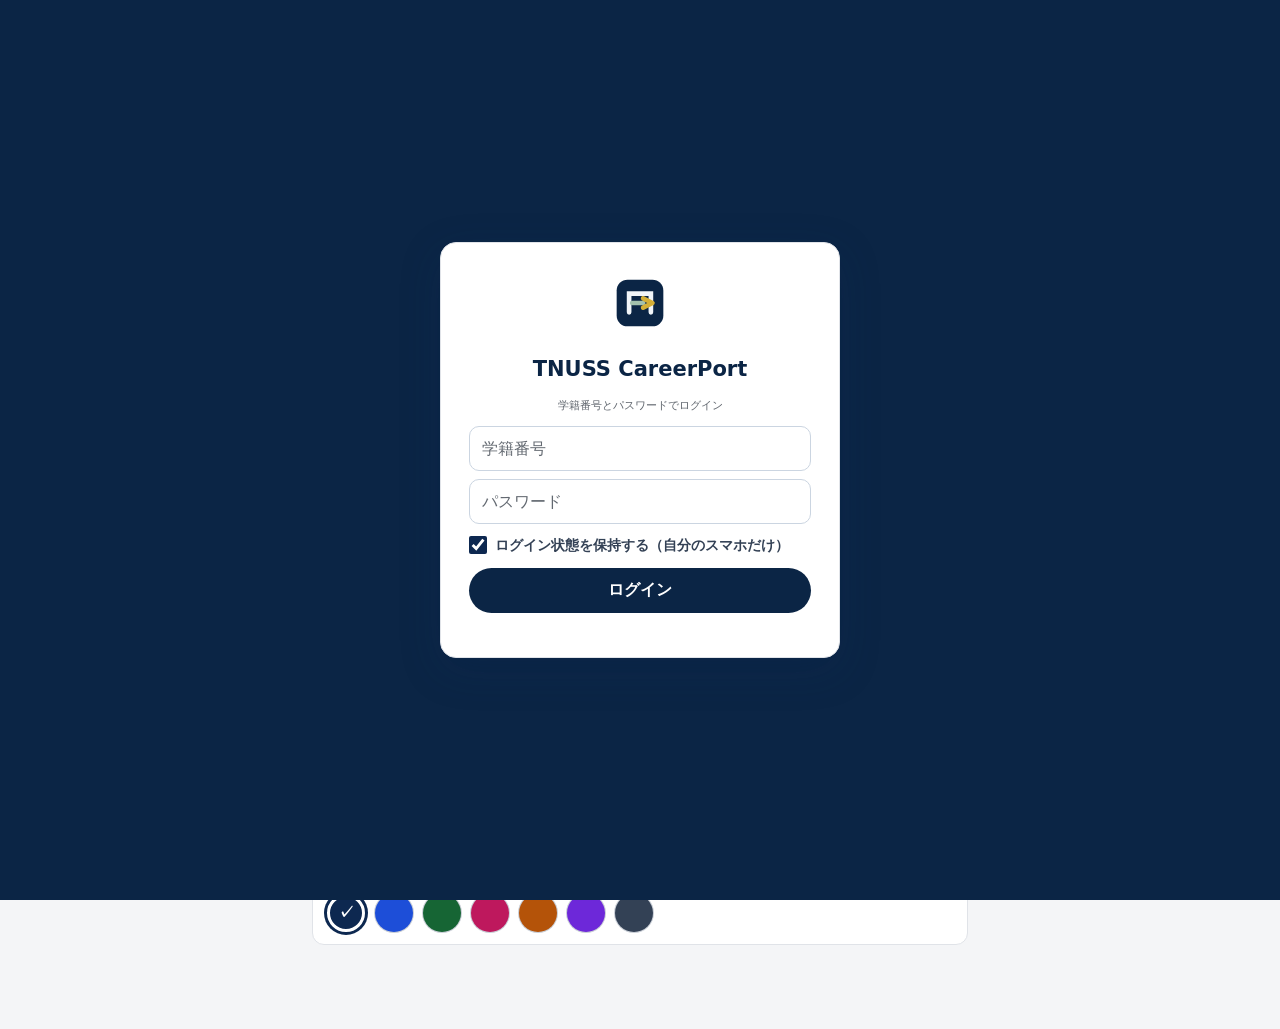
==== app/index.html @ 2f0b181d "Add files via upload" ====
<!DOCTYPE html>
<!-- 自動生成: design/build.py が mobile-student.html から作ります。直接編集せず、元の mobile-student.html を直して build.py を再実行してください。 -->

<html lang="ja">
<head>
<base target="_top">
<meta charset="UTF-8">
<meta name="viewport" content="width=device-width, initial-scale=1, viewport-fit=cover">
<meta name="apple-mobile-web-app-capable" content="yes">
<meta name="apple-mobile-web-app-status-bar-style" content="default">
<meta name="theme-color" content="#ffffff">
<title>TNUSS CareerPort</title>
<style>
/* ── Reset / Root ── */
*, *::before, *::after { box-sizing: border-box; margin: 0; padding: 0; }
:root {
 --navy: #0B2545;
 --navy-light: #1e3a5f;
 --gold: #D4AF37;
 --bg: #F0F4F8;
 --card: #fff;
 --border: #e2e8f0;
 --muted: #64748b;
 --ok: #059669;
 --ng: #dc2626;
 --radius: 16px;
 --safe-bottom: env(safe-area-inset-bottom, 0px);
}
html { font-size: 16px; -webkit-text-size-adjust: 100%; }
body { font-family: -apple-system, 'Hiragino Sans', 'Yu Gothic UI', sans-serif; background: var(--bg); color: var(--cp-text); min-height: 100vh; overscroll-behavior: none; }

/* ── Header（Bridge の上のバー） ── */
header {
 position: sticky; top: 0; z-index: 50;
 padding: calc(6px + var(--cp-safe-top)) 14px 6px; min-height: 56px; box-sizing: border-box;
 background: var(--cp-bar); -webkit-backdrop-filter: saturate(160%) blur(14px); backdrop-filter: saturate(160%) blur(14px);
 border-bottom: 1px solid var(--cp-border);
 display: flex; align-items: center; justify-content: space-between; gap: 8px;
}
.brand-row { display: flex; align-items: center; gap: 8px; min-width: 0; }
.brand-mark { width: 30px; height: 30px; flex: none; }
.brand-text { display: flex; flex-direction: column; line-height: 1.15; min-width: 0; }
.brand-text strong { color: var(--cp-ink); font-size: 1.05rem; font-weight: 800; letter-spacing: .2px; white-space: nowrap; }
.brand-text small { color: var(--cp-text-2); font-size: 11.5px; }
.hdr-end { display: flex; align-items: center; gap: 10px; min-width: 0; }
.hdr-who { display: flex; flex-direction: column; align-items: flex-end; line-height: 1.2; min-width: 0; max-width: 46vw; text-align: right; }
.hdr-who b { font-size: 13px; font-weight: 700; color: var(--cp-ink); max-width: 100%; overflow: hidden; text-overflow: ellipsis; white-space: nowrap; }
.hdr-who small { font-size: 11px; color: var(--cp-text-2); white-space: nowrap; }
.hdr-right { display: flex; align-items: center; gap: 8px; flex: none; }
.hdr-right .cp-bell { margin: 0; }

/* ── Main scroll area ── */
main { max-width: 680px; margin: 0 auto; padding: 12px 12px calc(76px + var(--cp-safe-bottom) + 8px); display: flex; flex-direction: column; gap: 12px; }

/* ── Tab pane ── */
.tab-pane { display: none; flex-direction: column; gap: 12px; }
.tab-pane.active { display: flex; }

/* ── Card ── */
.card { background: var(--card); border: 1px solid var(--cp-border); border-radius: var(--radius); padding: 16px; box-shadow: none; }
.card-title { display: flex; align-items: center; gap: 6px; font-size: 15px; font-weight: 700; color: var(--cp-ink); margin-bottom: 14px; }

/* ── Form elements ── */
.fg { display: flex; flex-direction: column; gap: 5px; margin-bottom: 12px; }
.fg:last-of-type { margin-bottom: 0; }
.fg label { font-size: 12px; font-weight: 600; color: var(--muted); }
input[type="text"], input[type="date"], input[type="number"], textarea, select {
 width: 100%; font-size: 16px;
 padding: 12px 14px;
 border: 1.5px solid var(--border); border-radius: 10px;
 background: var(--cp-bg); color: var(--cp-text);
 -webkit-appearance: none; appearance: none; outline: none;
 transition: border-color .15s;
}
input:focus, textarea:focus, select:focus { border-color: var(--navy); background: var(--cp-surface); }
textarea { resize: vertical; min-height: 100px; line-height: 1.6; }
select { background-image: url("data:image/svg+xml,%3Csvg xmlns='http://www.w3.org/2000/svg' width='12' height='8'%3E%3Cpath d='M6 8L0 0h12z' fill='%2364748b'/%3E%3C/svg%3E"); background-repeat: no-repeat; background-position: right 14px center; padding-right: 36px; }

/* Hours quick-select */
.hours-row { display: flex; gap: 6px; flex-wrap: wrap; }
.h-btn {
 flex: 1; min-width: 44px; height: 40px;
 border: 1.5px solid var(--border); border-radius: 8px;
 background: var(--cp-bg); color: var(--muted); font-size: 14px; font-weight: 600; cursor: pointer;
 transition: all .15s;
}
.h-btn.sel { border-color: var(--navy); background: var(--navy); color: #fff; }

/* Collapsible optional fields */
.opt-toggle { display: flex; align-items: center; gap: 4px; background: none; border: none; color: var(--muted); font-size: 13px; cursor: pointer; padding: 4px 0; width: 100%; }
.opt-toggle .material-symbols-rounded { font-size: 16px; transition: transform .2s; }
.opt-toggle.open .material-symbols-rounded { transform: rotate(90deg); }
.opt-fields { display: none; flex-direction: column; gap: 0; margin-top: 8px; }
.opt-fields.open { display: flex; }

/* Submit button */
.submit-btn {
 width: 100%; height: 52px;
 background: var(--navy); color: #fff;
 border: none; border-radius: 999px;
 font-size: 16px; font-weight: 700; cursor: pointer;
 display: flex; align-items: center; justify-content: center; gap: 8px;
 margin-top: 16px;
 transition: opacity .15s, transform .1s;
 -webkit-tap-highlight-color: transparent;
}
.submit-btn:active { opacity: .85; transform: scale(.98); }
.submit-btn:disabled { opacity: .5; cursor: not-allowed; }
.submit-btn .material-symbols-rounded { font-size: 20px; }

/* Recent entries */
.recent-head { display: flex; align-items: center; justify-content: space-between; margin-bottom: 8px; }
.recent-title { font-size: 13px; font-weight: 700; color: var(--muted); display: flex; align-items: center; gap: 4px; }
.entry { border-left: 3px solid var(--border); padding: 8px 10px; margin-bottom: 8px; border-radius: 0 8px 8px 0; background: var(--cp-bg); }
.entry:last-child { margin-bottom: 0; }
.entry-head { display: flex; align-items: center; gap: 6px; margin-bottom: 3px; }
.entry-date { font-size: 11px; color: var(--muted); font-weight: 600; }
.entry-subj { font-size: 10px; padding: 1px 6px; border-radius: 3px; background: var(--cp-info-bg); color: var(--cp-accent-ink); font-weight: 600; }
.entry-title { font-size: 13px; font-weight: 600; color: var(--cp-text); }
.entry-body { font-size: 12px; color: var(--cp-text-2); line-height: 1.4; overflow: hidden; display: -webkit-box; -webkit-line-clamp: 2; -webkit-box-orient: vertical; }
.entry.learning { border-left-color: #38bdf8; }
.entry.inquiry { border-left-color: #fbbf24; }

/* Goal cards */
.goal-current { background: linear-gradient(135deg, var(--cp-info-bg), var(--cp-info-bg)); border-radius: 12px; padding: 14px; margin-bottom: 8px; }
.goal-scope { font-size: 10px; font-weight: 700; color: var(--cp-accent-ink); background: rgba(255,255,255,.7); border-radius: 999px; padding: 1px 8px; display: inline-block; margin-bottom: 6px; }
.goal-text { font-size: 14px; color: var(--cp-text); line-height: 1.55; }
.goal-none { color: var(--muted); font-size: 13px; font-style: italic; }

/* Scope toggle */
.scope-row { display: flex; background: var(--cp-hover); border-radius: 10px; padding: 3px; gap: 3px; }
.scope-btn { flex: 1; height: 38px; border: none; border-radius: 8px; font-size: 14px; font-weight: 600; cursor: pointer; background: transparent; color: var(--muted); transition: all .2s; }
.scope-btn.active { background: var(--navy); color: #fff; box-shadow: 0 1px 4px rgba(0,0,0,.2); }

/* Aspiration field chips */
.field-chips { display:flex; flex-wrap:wrap; gap:5px; margin-bottom:6px; }
.field-chip { font-size:11px; padding:3px 9px; border-radius:20px; border:1px solid #c4b5fd; background:var(--cp-other-bg); color:var(--cp-other-fg); cursor:pointer; font-weight:600; transition:all .15s; }
.field-chip.active { background:#7c3aed; color:#fff; border-color:#7c3aed; }
/* Cert quick-tags */
.quick-tag { display:inline-block; padding:3px 12px; background:var(--cp-warn-bg); color:var(--cp-warn-fg); border-radius:100px; font-size:11px; font-weight:600; cursor:pointer; border:1px solid #fb923c; user-select:none; }
.quick-tag:active { background:var(--navy); color:#fff; border-color:var(--navy); }
/* Kiso collapsible */
#kiso-card details summary { display:flex; align-items:center; gap:8px; cursor:pointer; list-style:none; -webkit-appearance:none; }
#kiso-card details summary::-webkit-details-marker { display:none; }
#kiso-card details[open] #kiso-arrow { transform:rotate(180deg); }

/* Other tab */
.other-btn {
 display: flex; align-items: center; gap: 12px;
 padding: 16px; background: var(--card); border-radius: 14px;
 border: 1.5px solid var(--border); cursor: pointer;
 box-shadow: 0 1px 3px rgba(0,0,0,.06);
 -webkit-tap-highlight-color: transparent;
 transition: background .15s;
}
.other-btn:active { background: var(--cp-bg); }
.other-btn .ob-icon { width: 44px; height: 44px; border-radius: 12px; display: flex; align-items: center; justify-content: center; flex-shrink: 0; }
.other-btn .ob-text strong { display: block; font-size: 15px; font-weight: 700; color: var(--cp-text); }
.other-btn .ob-text span { font-size: 12px; color: var(--muted); }
.other-btn .material-symbols-rounded.arrow { color: var(--muted); font-size: 20px; margin-left: auto; }

/* Sub-forms */
.sub-form { display: none; flex-direction: column; gap: 0; padding-top: 4px; }
.sub-form.open { display: flex; }

/* ── Toast ── */
#toast {
 position: fixed; bottom: calc(72px + var(--cp-safe-bottom) + 8px); left: 50%; transform: translateX(-50%) translateY(20px);
 background: #1e293b; color: #fff; padding: 10px 20px; border-radius: 999px;
 font-size: 14px; font-weight: 600; white-space: nowrap;
 opacity: 0; pointer-events: none; transition: all .25s;
 display: flex; align-items: center; gap: 6px; z-index: 200;
}
#toast.show { opacity: 1; transform: translateX(-50%) translateY(0); }
#toast.ok { background: var(--cp-ok-solid); }
#toast.err { background: var(--cp-danger-solid); }

/* ── Loading screen ── */
#loading-screen {
 position: fixed; inset: 0; background: var(--navy);
 display: flex; flex-direction: column; align-items: center; justify-content: center; gap: 16px; z-index: 300;
}
.spin { width: 36px; height: 36px; border: 3px solid rgba(255,255,255,.3); border-top-color: #fff; border-radius: 50%; animation: spin .7s linear infinite; }
@keyframes spin { to { transform: rotate(360deg); } }
#loading-screen p { color: rgba(255,255,255,.8); font-size: 14px; }

/* ── Material icons: デザインシステム側(cp-ui)のインラインSVGを使う ── */

/* Empty state / skeleton */
.empty-note { text-align: center; color: var(--muted); font-size: 13px; padding: 16px 0; }
.skel { background: linear-gradient(90deg,var(--cp-hover) 25%,var(--cp-border) 50%,var(--cp-hover) 75%); background-size: 200% 100%; animation: skel 1.4s infinite; border-radius: 6px; height: 14px; }
@keyframes skel { 0%{background-position:200% 0} 100%{background-position:-200% 0} }

/* ════════════════════════════════════
 GAMIFICATION STATS CARD
════════════════════════════════════ */
.stats-card {
 background: var(--cp-navy); color: #fff;
 border-radius: var(--radius); padding: 16px;
 overflow: hidden; position: relative;
}
.stats-card::before {
 content: ''; position: absolute; top: -30px; right: -30px;
 width: 120px; height: 120px; background: rgba(212,175,55,.08); border-radius: 50%; pointer-events: none;
}
.stats-top { display: flex; align-items: center; justify-content: space-between; margin-bottom: 14px; }
.streak-block { display: flex; flex-direction: column; gap: 2px; }
.streak-flame-num { display: flex; align-items: baseline; gap: 4px; line-height: 1; }
.flame-icon { font-size: 30px; display: inline-block; animation: flicker 2.2s ease-in-out infinite; transform-origin: bottom center; }
@keyframes flicker { 0%,100%{transform:rotate(-4deg) scale(1)} 50%{transform:rotate(4deg) scale(1.12)} }
.week-heatmap.long { grid-template-columns: repeat(10, 1fr); gap: 4px; }
.week-heatmap.long .wday-dot { height: 28px; font-size: 11px; border-radius: 7px; }
.week-heatmap.long .wday-dot em { display: none; }
.wday-dot em { font-style: normal; font-size: 8px; font-weight: 600; opacity: .75; }
.streak-num { font-size: 44px; font-weight: 900; color: var(--gold); line-height: 1; letter-spacing: -1px; }
.streak-suffix { font-size: 14px; font-weight: 700; color: rgba(212,175,55,.8); align-self: flex-end; padding-bottom: 4px; }
.streak-label { font-size: 11px; color: rgba(255,255,255,.7); font-weight: 700; letter-spacing: .3px; margin-bottom: 4px; }
.streak-next { margin-bottom: 12px; }
.sn-text { font-size: 12px; color: rgba(255,255,255,.85); margin-bottom: 5px; }
.sn-text b { color: var(--gold); font-weight: 800; }
.sn-bar { height: 6px; border-radius: 99px; background: rgba(255,255,255,.14); overflow: hidden; }
.sn-bar span { display: block; height: 100%; width: 0; border-radius: 99px; background: linear-gradient(90deg, #e9c75a, #d4af37); transition: width .5s ease; }
.hm-legend { display: flex; justify-content: space-between; align-items: center; font-size: 10px; color: rgba(255,255,255,.6); margin-bottom: 4px; }
.hm-keys { display: inline-flex; align-items: center; gap: 4px; }
.hm-keys i { width: 10px; height: 10px; border-radius: 3px; display: inline-block; margin-left: 6px; }
.hm-keys i.k0 { background: rgba(255,255,255,.12); margin-left: 0; }
.hm-keys i.k1 { background: rgba(56,189,248,.55); }
.hm-keys i.k3 { background: rgba(212,175,55,.8); }
.stats-mini-row { display: flex; gap: 16px; align-items: center; }
.stat-divider { width: 1px; height: 32px; background: rgba(255,255,255,.15); }
.stat-item { display: flex; flex-direction: column; align-items: flex-end; gap: 1px; }
.stat-item .si-val { font-size: 22px; font-weight: 800; color: #fff; line-height: 1; }
.stat-item .si-lbl { font-size: 10px; color: rgba(255,255,255,.45); font-weight: 600; }
/* 30-day heatmap grid */
.week-heatmap { display: grid; grid-template-columns: repeat(7, 1fr); gap: 5px; margin-bottom: 8px; }
.wday { display: flex; }
.wday-dot {
 width: 100%; height: 36px; border-radius: 9px;
 background: rgba(255,255,255,.1);
 display: flex; flex-direction: column; align-items: center; justify-content: center; line-height: 1.15;
 font-size: 12px; font-weight: 800; color: rgba(255,255,255,.7);
 transition: background .2s; border: 1.5px solid transparent;
}
/* 記録あり（時間強度 i1/i2/i3） */
.wday-dot.has-log { background: rgba(56,189,248,.2); color: rgba(255,255,255,.5); }
.wday-dot.has-log.i2 { background: rgba(56,189,248,.42); color: #93e4fc; }
.wday-dot.has-log.i3 { background: rgba(56,189,248,.68); color: #fff; }
/* ストリーク中の日 */
.wday-dot.streak-day { background: rgba(212,175,55,.28); color: var(--gold); border-color: rgba(212,175,55,.35); }
.wday-dot.streak-day.i2 { background: rgba(212,175,55,.52); color: var(--gold); border-color: rgba(212,175,55,.55); }
.wday-dot.streak-day.i3 { background: rgba(212,175,55,.78); color: #fff; border-color: rgba(212,175,55,.7); box-shadow: 0 0 6px rgba(212,175,55,.35); }
/* 今日のリング */
.wday-dot.today-ring { border-color: rgba(255,255,255,.55) !important; }
.wday-lbl { display: none; }
.wday-lbl.today-lbl { display: none; }
.moti-msg { font-size: 12px; color: rgba(255,255,255,.65); text-align: center; padding-top: 10px; border-top: 1px solid rgba(255,255,255,.1); font-style: italic; line-height: 1.5; }
.moti-msg.at-risk { color: #fbbf24; font-style: normal; font-weight: 600; }
@keyframes streak-pop { 0%{transform:scale(1)} 40%{transform:scale(1.5);color:#ffd700;text-shadow:0 0 16px rgba(255,215,0,.8)} 100%{transform:scale(1)} }
.streak-pop { animation: streak-pop .55s cubic-bezier(.34,1.56,.64,1); }
@keyframes save-flash { 0%{box-shadow:0 0 0 0 rgba(5,150,105,.5)} 60%{box-shadow:0 0 0 12px rgba(5,150,105,0)} 100%{box-shadow:0 0 0 0 rgba(5,150,105,0)} }
.save-flash { animation: save-flash .7s ease-out; }

/* Achievement popup */
#achieve-pop {
 position: fixed; bottom: calc(72px + var(--safe-bottom) + 64px); left: 50%;
 transform: translateX(-50%) scale(.6) translateY(20px);
 background: linear-gradient(135deg, #D4AF37, #f59e0b); color: var(--cp-ink);
 padding: 12px 28px; border-radius: 20px; font-size: 14px; font-weight: 800;
 white-space: nowrap; opacity: 0; pointer-events: none; z-index: 250;
 box-shadow: 0 6px 24px rgba(212,175,55,.55);
 transition: all .45s cubic-bezier(.34,1.56,.64,1); text-align: center;
}
#achieve-pop.show { opacity: 1; transform: translateX(-50%) scale(1) translateY(0); }

/* ════════════════════════════════════
 SHARED FEED
════════════════════════════════════ */
.feed-header {
 display: flex; align-items: center; justify-content: space-between;
 cursor: pointer; user-select: none; -webkit-tap-highlight-color: transparent;
 margin-bottom: 0;
}
.feed-chevron { color: var(--muted); font-size: 20px; transition: transform .25s; }
.feed-chevron.open { transform: rotate(180deg); }
.feed-body { margin-top: 12px; }
.feed-entry {
 padding: 10px 12px; background: var(--cp-bg); border-radius: 10px;
 margin-bottom: 8px; border: 1px solid var(--border);
 border-left: 3px solid #a78bfa;
}
.feed-entry:last-child { margin-bottom: 0; }
.feed-meta { display: flex; align-items: center; gap: 6px; margin-bottom: 4px; flex-wrap: wrap; }
.feed-grade-cls { font-size: 10px; font-weight: 700; color: var(--cp-other-fg); background: var(--cp-other-bg); border-radius: 3px; padding: 1px 6px; }
.feed-subject { font-size: 10px; font-weight: 600; padding: 1px 6px; border-radius: 3px; background: var(--cp-info-bg); color: var(--cp-accent-ink); }
.feed-hours { font-size: 10px; color: var(--muted); }
.feed-date { font-size: 10px; color: var(--muted); }
.feed-title { font-size: 13px; font-weight: 600; color: var(--cp-text); margin-bottom: 2px; }
.feed-content { font-size: 12px; color: var(--cp-text-2); line-height: 1.4; overflow: hidden; display: -webkit-box; -webkit-line-clamp: 2; -webkit-box-orient: vertical; }
.feed-share-hint {
 margin-top: 12px; padding: 10px 12px;
 background: var(--cp-ok-bg); border-radius: 10px; border: 1px solid var(--cp-ok-bd);
 font-size: 12px; color: var(--cp-ok-fg); line-height: 1.6; text-align: center;
}
.feed-share-hint strong { display: block; margin-bottom: 4px; font-size: 13px; }

/* ════════════════════════════════════
 SHARE TOGGLE SWITCH
════════════════════════════════════ */
.toggle-row { display: flex; align-items: center; justify-content: space-between; padding: 10px 0; }
.toggle-text { font-size: 15px; font-weight: 600; color: var(--cp-text); line-height: 1.4; }
.toggle-wrap { position: relative; cursor: pointer; flex-shrink: 0; }
.toggle-wrap input { position: absolute; opacity: 0; width: 0; height: 0; }
.toggle-track { display: block; width: 52px; height: 30px; background: #d1d5db; border-radius: 999px; transition: background .2s; position: relative; }
.toggle-track .toggle-thumb { position: absolute; top: 3px; left: 3px; width: 24px; height: 24px; background: var(--cp-surface); border-radius: 50%; transition: transform .25s; box-shadow: 0 1px 4px rgba(0,0,0,.25); }
.toggle-wrap input:checked + .toggle-track { background: var(--ok); }
.toggle-wrap input:checked + .toggle-track .toggle-thumb { transform: translateX(22px); }

/* share status chip */
.share-chip { display: inline-flex; align-items: center; gap: 4px; font-size: 11px; font-weight: 700; padding: 2px 8px; border-radius: 999px; }
.share-chip.on { background: var(--cp-ok-bg); color: var(--ok); }
.share-chip.off { background: var(--cp-hover); color: var(--muted); }

/* ════════════════════════════════════
 FEED FILTER CHIPS + STATS BAR
════════════════════════════════════ */
.feed-filters { display: flex; flex-direction: column; gap: 6px; margin-bottom: 12px; }
.chip-row { display: flex; gap: 4px; align-items: center; flex-wrap: wrap; }
.chip-label { font-size: 10px; color: var(--muted); font-weight: 700; flex-shrink: 0; min-width: 30px; }
.chip {
 padding: 4px 12px; border-radius: 999px;
 border: 1.5px solid var(--border);
 font-size: 12px; font-weight: 600; color: var(--muted); background: var(--cp-bg);
 cursor: pointer; -webkit-tap-highlight-color: transparent; transition: all .15s;
}
.chip.active { border-color: #7c3aed; background: var(--cp-other-bg); color: var(--cp-other-fg); }
.feed-stats {
 display: flex; background: var(--cp-other-bg); border-radius: 10px;
 padding: 8px 0; margin-bottom: 12px;
 align-items: center; justify-content: space-around;
}
.feed-stat-item { display: flex; flex-direction: column; align-items: center; gap: 1px; }
.feed-stat-val { font-size: 18px; font-weight: 800; color: var(--cp-other-fg); }
.feed-stat-lbl { font-size: 9px; color: var(--muted); font-weight: 600; }
.feed-stat-div { width: 1px; height: 28px; background: rgba(124,58,237,.2); }

/* ════ 毎日開きたくなる工夫（あいさつ・ミッション・スタンプ・ひとこと） ════ */
.hello { padding: 2px 4px 0; }
.hello-main { font-size: 1.25rem; font-weight: 800; color: var(--cp-ink); line-height: 1.3; }
.hello-sub { font-size: 12.5px; color: var(--cp-text-2); margin-top: 2px; }
.mission h2, .daily h2 { margin: 0; font-size: 1rem; color: var(--cp-ink); }
.mission-head { display: flex; align-items: center; justify-content: space-between; gap: 8px; margin-bottom: 8px; }
.mission-count { font-size: 13px; font-weight: 800; color: var(--cp-ink); background: var(--cp-tint-soft); border-radius: 999px; padding: 2px 10px; }
.mission-bar { height: 8px; border-radius: 99px; background: var(--cp-hover); overflow: hidden; margin-bottom: 10px; }
.mission-bar > span { display: block; height: 100%; width: 0; background: var(--cp-sage-600); border-radius: 99px; transition: width .5s ease; }
.mission-list { display: grid; gap: 6px; }
.mi { display: flex; align-items: center; gap: 12px; width: 100%; text-align: left; background: transparent; border: 1.5px solid var(--cp-border); border-radius: 12px; padding: 10px 12px; cursor: pointer; font: inherit; color: var(--cp-text); min-height: 52px; }
.mi:hover { background: var(--cp-hover); }
.mi .mk { flex: none; width: 26px; height: 26px; border-radius: 50%; border: 2px solid var(--cp-border-strong); display: grid; place-items: center; color: #fff; font-size: 16px; }
.mi.done { background: var(--cp-ok-bg); border-color: var(--cp-ok-bd); }
.mi.done .mk { background: var(--cp-ok-solid); border-color: var(--cp-ok-solid); }
.mi .mt { flex: 1; min-width: 0; font-weight: 700; font-size: 14px; }
.mi .ms { display: block; font-weight: 500; font-size: 12px; color: var(--cp-text-2); }
.mi .mg { flex: none; color: var(--cp-muted); }
.mission-done { margin-top: 10px; padding: 10px 12px; border-radius: 12px; background: var(--cp-warm); color: var(--cp-warm-ink); font-weight: 700; font-size: 13.5px; text-align: center; }
.week-stamps { margin-top: 14px; padding-top: 12px; border-top: 1px solid var(--cp-border); }
.ws-title { font-size: 12.5px; font-weight: 700; color: var(--cp-text-2); margin-bottom: 8px; }
.ws-row { display: grid; grid-template-columns: repeat(7, 1fr); gap: 6px; }
.ws { display: flex; flex-direction: column; align-items: center; gap: 4px; font-size: 11px; color: var(--cp-text-2); }
.ws i { width: 34px; height: 34px; border-radius: 50%; border: 2px dashed var(--cp-border-strong); display: grid; place-items: center; font-style: normal; font-size: 16px; }
.ws.on i { border: 0; background: var(--cp-navy); color: #fff; }
.ws.today i { outline: 2px solid var(--cp-gold); outline-offset: 2px; }
.ws.future { opacity: .45; }
.daily { background: var(--cp-info-bg); border-color: var(--cp-info-bd); }
.daily-kind { display: flex; align-items: center; gap: 8px; margin-bottom: 6px; }
.daily-chip { font-size: 11px; font-weight: 800; border-radius: 999px; padding: 2px 10px; background: var(--cp-surface); color: var(--cp-info-fg); border: 1px solid var(--cp-info-bd); }
.daily-text { margin: 0; font-size: 15px; line-height: 1.7; color: var(--cp-text); }
.daily-go { margin-top: 10px; display: inline-flex; align-items: center; gap: 6px; min-height: 40px; padding: 0 14px; border-radius: 999px; border: 1.5px solid var(--cp-info-fg); background: var(--cp-surface); color: var(--cp-info-fg); font: inherit; font-weight: 700; font-size: 13px; cursor: pointer; }
@media (prefers-reduced-motion: reduce) { .mission-bar > span { transition: none; } }
/* 教科ボタン: 画面の幅に合わせて列を決め、長い名前（保健体育・技術家庭）も、ボタンの中に収める */
#ll-subj-row { display: grid !important; grid-template-columns: repeat(auto-fill, minmax(5.4em, 1fr)); gap: 6px !important; }
#ll-subj-row .h-btn { flex: none; min-width: 0; width: 100%; height: 42px; padding: 0 4px; font-size: clamp(12px, 3.5vw, 14px); line-height: 1.15; overflow: hidden; text-overflow: ellipsis; white-space: nowrap; }
/* 校内成績の「表示する年度」: ラベル + 前へ／次へ + 大きな選択欄 */
.yr-box { display: flex; align-items: center; justify-content: space-between; gap: 8px; padding: 0; margin-bottom: 10px; }
.yr-label { position: absolute; width: 1px; height: 1px; overflow: hidden; clip: rect(0 0 0 0); white-space: nowrap; }
.yr-stepper { display: flex; align-items: center; gap: 6px; width: 100%; }
.yr-btn { width: 34px; height: 34px; border-radius: 9px; border: 1.5px solid var(--border); background: var(--cp-surface); color: var(--cp-ink); display: inline-flex; align-items: center; justify-content: center; cursor: pointer; padding: 0; }
.yr-btn .material-symbols-rounded { font-size: 22px; }
.yr-btn:disabled { opacity: .35; cursor: default; }
#mob-grade-year { flex: 1; width: auto; min-width: 0; height: 34px; padding: 0 24px 0 10px; font-size: 16px; font-weight: 800; color: var(--cp-ink); text-align: center; text-align-last: center; border-radius: 10px; background-color: var(--cp-surface); }
/* ── スマホ版の整え（PC版と同じボタン・枠線・フォーカスの規則） ── */
.h-btn { white-space: nowrap; font-size: 13px; padding-left: 4px; padding-right: 4px; min-width: 0; }
button:focus-visible, a:focus-visible, input:focus-visible, select:focus-visible, textarea:focus-visible { outline: 2px solid var(--cp-navy); outline-offset: 2px; }
input:not([type=checkbox], [type=radio], [type=range]), select, textarea { border-color: var(--cp-border-strong); }
input:focus, select:focus, textarea:focus { border-color: var(--cp-navy); box-shadow: 0 0 0 3px var(--cp-tint-soft); outline: none; }
</style>
<meta name="color-scheme" content="light dark">
<link rel="stylesheet" href="cp-design.css">
<script src="cp-ui.js"></script>
<link rel="manifest" href="manifest.webmanifest">
<link rel="apple-touch-icon" href="icons/apple-touch-icon.png">
<link rel="icon" type="image/png" href="icons/icon-192.png">
<meta name="apple-mobile-web-app-title" content="CareerPort">
<meta name="mobile-web-app-capable" content="yes">
</head>
<body>

<!-- Achievement popup -->
<div id="achieve-pop"></div>

<!-- Loading screen -->
<div id="loading-screen">
 <svg width="40" height="40" viewBox="0 0 72 72">
 <rect x="6" y="6" width="60" height="60" rx="14" fill="rgba(255,255,255,.2)"/>
 <path d="M22 48V24h28v24" stroke="#F1F5F9" stroke-width="6" stroke-linecap="round" fill="none"/>
 <path d="M26 36h14" stroke="#A3C1AD" stroke-width="6" stroke-linecap="round"/>
 <path d="M40 30l12 6-12 6" fill="none" stroke="#D4AF37" stroke-width="6" stroke-linecap="round" stroke-linejoin="round"/>
 </svg>
 <div class="spin"></div>
 <p>データを読み込み中...</p>
</div>

<!-- Toast -->
<div id="toast"></div>

<!-- Header -->
<header>
 <div class="brand-row">
 <svg class="brand-mark" viewBox="0 0 72 72" xmlns="http://www.w3.org/2000/svg" aria-hidden="true">
 <rect x="6" y="6" width="60" height="60" rx="14" fill="var(--cp-navy)"/>
 <path d="M22 48V24h28v24" stroke="#F1F5F9" stroke-width="6" stroke-linecap="round" fill="none"/>
 <path d="M26 36h14" stroke="#A3C1AD" stroke-width="6" stroke-linecap="round"/>
 <path d="M40 30l12 6-12 6" fill="none" stroke="#D4AF37" stroke-width="6" stroke-linecap="round" stroke-linejoin="round"/>
 </svg>
 <div class="brand-text">
 <strong>CareerPort</strong>
 </div>
 </div>
 <div class="hdr-end">
 <div id="hdr-user" class="hdr-who" aria-label="ログイン中の生徒"><b>読み込み中...</b></div>
 <div id="cp-bell-host" class="hdr-right"></div>
 </div>
</header>

<!-- Main -->
<main>

 <!-- 進路・活動の中の切り替え（目標 | 活動 | 進路情報） -->
 <div id="career-seg" class="cp-seg" role="group" aria-label="進路・活動の表示切り替え" hidden style="align-self:center;">
 <button type="button" data-sub="goal" onclick="switchTab('goal')">目標</button>
 <button type="button" data-sub="activity" onclick="switchTab('activity')">活動</button>
 <button type="button" data-sub="other" onclick="switchTab('other')">進路情報</button>
 </div>

 <!-- ══ TAB: ホーム ══ -->
 <div id="tab-home" class="tab-pane active">
 <div class="hello" id="home-hello" aria-live="polite"><div class="hello-main" id="hello-main"></div><div class="hello-sub" id="hello-sub"></div></div>
 <div id="home-stats">
 <!-- Stats Card (gamification) -->
 <div class="stats-card" id="ll-stats-card">
 <div class="stats-top">
 <div class="streak-block">
 <div class="streak-label">学習の連続記録</div>
 <div class="streak-flame-num">
 <span class="flame-icon" id="flame-icon">🔥</span>
 <span class="streak-num" id="streak-num">0</span>
 <span class="streak-suffix">日連続</span>
 </div>
 </div>
 <div class="stats-mini-row">
 <div class="stat-item">
 <span class="si-val" id="month-hours">0</span>
 <span class="si-lbl">今月の時間</span>
 </div>
 <div class="stat-divider"></div>
 <div class="stat-item">
 <span class="si-val" id="total-entries">0</span>
 <span class="si-lbl">累計の件数</span>
 </div>
 </div>
 </div>
 <div class="streak-next"><div class="sn-text" id="streak-next-text"></div><div class="sn-bar" aria-hidden="true"><span id="streak-next-fill"></span></div></div>
 <div class="week-heatmap" id="week-heatmap" role="img" aria-label="直近14日の学習記録"></div>
 <div class="hm-legend" aria-hidden="true"><span id="hm-from">14日前</span><span class="hm-keys"><i class="k0"></i>なし<i class="k1"></i>記録あり<i class="k3"></i>連続中</span><span>今日</span></div>
 <div class="moti-msg" id="moti-msg">読み込み中...</div>
 </div>
 </div>
 <!-- きょうのミッション -->
 <section class="card mission" id="mission-card" aria-labelledby="mission-title" hidden>
 <div class="mission-head">
 <h2 id="mission-title">きょうのミッション</h2>
 <span class="mission-count" id="mission-count"></span>
 </div>
 <div class="mission-bar" aria-hidden="true"><span id="mission-bar-fill"></span></div>
 <div id="mission-list" class="mission-list"></div>
 <div id="mission-done" class="mission-done" hidden></div>
 <div class="week-stamps" aria-label="今週の記録">
 <div class="ws-title">今週のスタンプ <span id="ws-count"></span></div>
 <div id="ws-row" class="ws-row"></div>
 </div>
 </section>
 <!-- きょうのひとこと -->
 <section class="card daily" id="daily-card" aria-labelledby="daily-title" hidden>
 <div class="daily-kind"><span id="daily-chip" class="daily-chip"></span><h2 id="daily-title">きょうのひとこと</h2></div>
 <p id="daily-text" class="daily-text"></p>
 <button type="button" class="daily-go" id="daily-go" hidden onclick="useDailyQuestion()"><span class="material-symbols-rounded">search</span>この問いで探究を書く</button>
 </section>
 <div class="cp-group-title" style="margin-top:4px;">きょうの記録</div>
 <div class="cp-group">
 <button type="button" class="cp-row tappable" onclick="switchTab('learning')">
 <span class="cp-row-ic"><span class="material-symbols-rounded">import_contacts</span></span>
 <span class="cp-row-main"><span class="cp-row-title">学習を記録する</span><span class="cp-row-sub" style="display:block">教科・時間・ひとこと</span></span>
 <span class="cp-row-end"><span class="material-symbols-rounded">chevron_right</span></span>
 </button>
 <button type="button" class="cp-row tappable" onclick="switchTab('inquiry')">
 <span class="cp-row-ic"><span class="material-symbols-rounded">search</span></span>
 <span class="cp-row-main"><span class="cp-row-title">探究を記録する</span><span class="cp-row-sub" style="display:block">問い・調べたこと・先生のコメント</span></span>
 <span class="cp-row-end"><span class="material-symbols-rounded">chevron_right</span></span>
 </button>
 <button type="button" class="cp-row tappable" onclick="switchTab('goal')">
 <span class="cp-row-ic"><span class="material-symbols-rounded">target</span></span>
 <span class="cp-row-main"><span class="cp-row-title">目標を確認・更新する</span><span class="cp-row-sub" style="display:block">今月・今年度の目標</span></span>
 <span class="cp-row-end"><span class="material-symbols-rounded">chevron_right</span></span>
 </button>
 <button type="button" class="cp-row tappable" onclick="switchTab('grades')">
 <span class="cp-row-ic"><span class="material-symbols-rounded">grade</span></span>
 <span class="cp-row-main"><span class="cp-row-title">成績を見る</span><span class="cp-row-sub" style="display:block">校内成績・推移</span></span>
 <span class="cp-row-end"><span class="material-symbols-rounded">chevron_right</span></span>
 </button>
 </div>
 <div id="a2hs" class="cp-group" style="display:none">
 <details class="cp-row" style="display:block;cursor:pointer">
 <summary style="display:flex;align-items:center;gap:12px;list-style:none;font-weight:600">
 <span class="cp-row-ic"><span class="material-symbols-rounded">add</span></span>
 <span class="cp-row-main"><span class="cp-row-title">ホーム画面にアプリとして追加</span><span class="cp-row-sub" style="display:block">アイコンから、すぐ開けるようになります</span></span>
 </summary>
 <div style="padding:10px 4px 2px;font-size:13px;line-height:1.7">
 <p style="margin:0 0 6px"><b>iPhone（Safari）</b><br>下の「共有」ボタン（□に↑）→「ホーム画面に追加」→「追加」</p>
 <p style="margin:0 0 6px"><b>Android（Chrome）</b><br>右上の「︙」→「ホーム画面に追加」（または「アプリをインストール」）→「追加」</p>
 <p class="muted" style="margin:0;font-size:12px">追加したアイコンから開くと、アドレスバーのない画面で開きます。最初に1回、学校の Google アカウントでのログインを求められることがあります。</p>
 </div>
 </details>
 </div>
 <div class="cp-group-title">表示</div>
 <div class="cp-group"><div class="cp-row">
 <span class="cp-row-main"><span class="cp-row-title">画面の明るさ</span><span class="cp-row-sub" style="display:block">端末の設定に合わせる／ライト／ダーク</span></span>
 <span id="theme-seg" class="cp-seg" role="group" aria-label="画面の明るさ">
 <button type="button" data-t="auto" onclick="setThemeUI('auto')">自動</button>
 <button type="button" data-t="light" onclick="setThemeUI('light')">ライト</button>
 <button type="button" data-t="dark" onclick="setThemeUI('dark')">ダーク</button>
 </span>
 </div></div>
 <div class="cp-group" style="margin-top:10px"><div class="cp-row" style="display:block">
 <div class="cp-row-main"><span class="cp-row-title" id="accent-title">テーマカラー</span><span class="cp-row-sub" style="display:block;margin-bottom:10px">好きな色を選ぶと、アプリ全体の色が変わります（この端末に保存）</span></div>
 <div id="accent-picker" aria-labelledby="accent-title"></div>
 </div></div>
 </div><!-- /tab-home -->

 <!-- ══ TAB: 学習ログ ══ -->
 <div id="tab-learning" class="tab-pane">

 <!-- Input form -->
 <div class="card">
 <div class="card-title">
 <span class="material-symbols-rounded" style="color:#38bdf8;">import_contacts</span>学習ログを記録
 </div>
 <div class="fg">
 <label>日付</label>
 <input type="date" id="ll-date">
 </div>
 <input type="hidden" id="ll-subject" value="">
 <div class="fg">
 <label>教科</label>
 <div class="hours-row" id="ll-subj-row" style="flex-wrap:wrap;gap:5px;">
 <button class="h-btn" onclick="selSubj('国語',this)">国語</button>
 <button class="h-btn" onclick="selSubj('数学',this)">数学</button>
 <button class="h-btn" onclick="selSubj('英語',this)">英語</button>
 <button class="h-btn" onclick="selSubj('理科',this)">理科</button>
 <button class="h-btn" onclick="selSubj('社会',this)">社会</button>
 <button class="h-btn" onclick="selSubj('情報',this)">情報</button>
 <button class="h-btn" onclick="selSubj('音楽',this)">音楽</button>
 <button class="h-btn" onclick="selSubj('美術',this)">美術</button>
 <button class="h-btn" onclick="selSubj('保健体育',this)">保健体育</button>
 <button class="h-btn" onclick="selSubj('技術家庭',this)">技術家庭</button>
 <button class="h-btn" onclick="selSubj('総合',this)">総合</button>
 <button class="h-btn" onclick="selSubj('その他',this)">その他</button>
 </div>
 </div>
 <div class="fg">
 <label>タイトル（何をしたか）</label>
 <input type="text" id="ll-title" placeholder="例：二次方程式の練習問題">
 </div>
 <div class="fg">
 <label>内容・気づき</label>
 <textarea id="ll-content" placeholder="学んだこと、気づいたこと、次にやること…"></textarea>
 </div>
 <div class="fg">
 <label>学習時間</label>
 <div class="hours-row" id="ll-hours-row">
 <button class="h-btn" onclick="selHours('ll',0.5,this)">0.5h</button>
 <button class="h-btn" onclick="selHours('ll',1,this)">1h</button>
 <button class="h-btn" onclick="selHours('ll',1.5,this)">1.5h</button>
 <button class="h-btn" onclick="selHours('ll',2,this)">2h</button>
 <button class="h-btn" onclick="selHours('ll',3,this)">3h</button>
 <button class="h-btn" onclick="selHours('ll',0,this)" style="font-size:12px;">入力</button>
 </div>
 <input type="number" id="ll-hours" min="0" max="24" step="0.5" placeholder="時間" style="display:none;margin-top:6px;">
 </div>
 <button class="opt-toggle" id="ll-opt-btn" onclick="toggleOpt('ll')">
 <span class="material-symbols-rounded">chevron_right</span>タグ・リンクを追加
 </button>
 <div class="opt-fields" id="ll-opt">
 <div class="fg" style="margin-top:8px;"><label>タグ（カンマ区切り）</label><input type="text" id="ll-tags" placeholder="例：受験, 応用, 復習"></div>
 <div class="fg"><label>参考リンク</label><input type="text" id="ll-links" placeholder="https://..."></div>
 </div>
 <button class="submit-btn" id="ll-btn" onclick="submitLearning()">
 <span class="material-symbols-rounded">save</span>保存する
 </button>
 </div>

 <!-- Recent: my logs -->
 <div class="card" id="ll-recent-card">
 <div class="recent-head">
 <div class="recent-title"><span class="material-symbols-rounded" style="font-size:15px;">history</span>最近の学習ログ</div>
 </div>
 <div id="ll-recent"><div class="skel" style="margin-bottom:8px;"></div><div class="skel" style="width:70%;"></div></div>
 </div>

 <!-- Shared feed -->
 <div class="card" id="feed-card">
 <div class="feed-header" onclick="toggleFeed()">
 <div class="recent-title">
 <span class="material-symbols-rounded" style="font-size:15px;color:var(--cp-other-fg);">people</span>
 みんなの学習記録
 </div>
 <div style="display:flex;gap:6px;align-items:center;">
 <span id="feed-badge" style="display:none;font-size:10px;font-weight:700;background:var(--cp-other-bg);color:var(--cp-other-fg);border-radius:999px;padding:1px 8px;"></span>
 <span class="material-symbols-rounded feed-chevron" id="feed-chevron">expand_more</span>
 </div>
 </div>
 <div class="feed-body" id="feed-body" style="display:none;">

 <!-- フィルター：範囲 + 期間 -->
 <div class="feed-filters">
 <div class="chip-row">
 <span class="chip-label">範囲：</span>
 <button class="chip active" id="fchip-class" onclick="switchFeedFilter('class')">クラス内</button>
 <button class="chip" id="fchip-grade" onclick="switchFeedFilter('grade')">学年</button>
 <button class="chip" id="fchip-all" onclick="switchFeedFilter('all')">全校</button>
 </div>
 <div class="chip-row">
 <span class="chip-label">期間：</span>
 <button class="chip" id="dchip-today" onclick="switchFeedDate('today')">今日</button>
 <button class="chip active" id="dchip-week" onclick="switchFeedDate('week')">今週</button>
 <button class="chip" id="dchip-all" onclick="switchFeedDate('all')">すべて</button>
 </div>
 </div>

 <!-- 統計バー -->
 <div class="feed-stats" id="feed-stats" style="display:none;">
 <div class="feed-stat-item">
 <span class="feed-stat-val" id="fstat-count">0</span>
 <span class="feed-stat-lbl">件の記録</span>
 </div>
 <div class="feed-stat-div"></div>
 <div class="feed-stat-item">
 <span class="feed-stat-val" id="fstat-hours">0</span>
 <span class="feed-stat-lbl">時間の合計</span>
 </div>
 <div class="feed-stat-div"></div>
 <div class="feed-stat-item">
 <span class="feed-stat-val" id="fstat-top" style="font-size:13px;">—</span>
 <span class="feed-stat-lbl">人気教科</span>
 </div>
 </div>

 <div id="feed-content">
 <p class="empty-note" style="padding:8px 0 4px;">タップして読み込みます</p>
 </div>
 <div style="text-align:center;margin-top:8px;">
 <button onclick="loadSharedFeed()" style="background:none;border:none;color:var(--muted);font-size:12px;cursor:pointer;display:inline-flex;align-items:center;gap:3px;">
 <span class="material-symbols-rounded" style="font-size:14px;">refresh</span>更新
 </button>
 </div>
 <div id="feed-share-prompt" class="feed-share-hint" style="display:none;">
 <strong>📚 あなたの学習も共有しませんか？</strong>
 共有すると、みんなの刺激になります。名前は表示されません。
 <br>
 <button onclick="switchTab('other');setTimeout(()=>toggleSub('share'),200)"
 style="margin-top:8px;font-size:12px;font-weight:700;color:var(--ok);background:none;border:1.5px solid var(--ok);border-radius:999px;padding:5px 14px;cursor:pointer;">
 共有設定を開く →
 </button>
 </div>
 </div>
 </div>

 </div><!-- /tab-learning -->

 <!-- ══ 連絡（ベルから開く。下のタブには出さない） ══ -->
 <div id="tab-messages" class="tab-pane">
 <div class="card">
 <div class="card-title"><span class="material-symbols-rounded">notifications</span>お知らせ<span class="cp-tabbadge" id="msg-tab-badge" hidden></span></div>
 <div id="msg-mount"></div>
 </div>
 </div>

 <!-- ══ TAB: 探究ログ ══ -->
 <div id="tab-inquiry" class="tab-pane">
 <!-- 探究のトップ（先生のコメント・フェーズ・e-learning・先輩の作品）: 開いたときに読み込む -->
 <div id="zemi-mount" style="margin-bottom:12px;"></div>
 <div id="iq-cards" style="display:flex;flex-direction:column;gap:12px;">
 <div class="card">
 <div class="card-title"><span class="material-symbols-rounded" style="color:#fbbf24;">search</span>探究ログを記録</div>
 <div class="fg"><label>日付</label><input type="date" id="iq-date"></div>
 <div class="fg"><label>タイトル（テーマ・活動名）</label><input type="text" id="iq-title" placeholder="例：SDGsと地域課題のつながり"></div>
 <div class="fg">
 <label>内容・気づき・問い</label>
 <textarea id="iq-content" placeholder="調べたこと、考えたこと、疑問に思ったこと…" style="min-height:120px;"></textarea>
 <div id="zemi-ai-mount"></div>
 </div>
 <div class="fg">
 <label>活動時間</label>
 <div class="hours-row">
 <button class="h-btn" onclick="selHours('iq',0.5,this)">0.5h</button>
 <button class="h-btn" onclick="selHours('iq',1,this)">1h</button>
 <button class="h-btn" onclick="selHours('iq',1.5,this)">1.5h</button>
 <button class="h-btn" onclick="selHours('iq',2,this)">2h</button>
 <button class="h-btn" onclick="selHours('iq',3,this)">3h</button>
 <button class="h-btn" onclick="selHours('iq',0,this)" style="font-size:12px;">入力</button>
 </div>
 <input type="number" id="iq-hours" min="0" max="24" step="0.5" placeholder="時間" style="display:none;margin-top:6px;">
 </div>
 <button class="opt-toggle" id="iq-opt-btn" onclick="toggleOpt('iq')">
 <span class="material-symbols-rounded">chevron_right</span>タグ・リンクを追加
 </button>
 <div class="opt-fields" id="iq-opt">
 <div class="fg" style="margin-top:8px;"><label>タグ</label><input type="text" id="iq-tags" placeholder="例：環境, データ分析"></div>
 <div class="fg"><label>参考リンク</label><input type="text" id="iq-links" placeholder="https://..."></div>
 </div>
 <button class="submit-btn" id="iq-btn" onclick="submitInquiry()">
 <span class="material-symbols-rounded">save</span>保存する
 </button>
 </div>
 <div class="card">
 <div class="recent-head">
 <div class="recent-title"><span class="material-symbols-rounded" style="font-size:15px;">history</span>最近の探究ログ</div>
 </div>
 <div id="iq-recent"><div class="skel" style="margin-bottom:8px;"></div><div class="skel" style="width:70%;"></div></div>
 </div>
 </div><!-- /iq-cards -->
 <script src="cp-config.js"></script>
<script src="cp-api.js"></script>
<script>/* ゼミの画面で「お知らせ」「e-learning」「先輩の作品」を開いている間は、探究ログの記録欄を隠す */
 document.addEventListener('cz-tab',function(e){ var c=document.getElementById('iq-cards'); if(c) c.hidden=(e.detail!=='now'); });</script>
 </div>

 <!-- ══ TAB: 目標 ══ -->
 <div id="tab-goal" class="tab-pane">
 <div class="card">
 <div class="card-title"><span class="material-symbols-rounded" style="color:#34d399;">target</span>現在の目標</div>
 <div id="goal-current-display"><div class="skel" style="margin-bottom:8px;height:60px;border-radius:12px;"></div></div>
 </div>
 <div class="card">
 <div class="card-title"><span class="material-symbols-rounded" style="color:#34d399;">edit</span>目標を設定・更新</div>
 <div class="fg">
 <label>種別</label>
 <div class="scope-row">
 <button class="scope-btn active" id="scope-month" onclick="setScope('month')">今月の目標</button>
 <button class="scope-btn" id="scope-year" onclick="setScope('year')">今年度の目標</button>
 </div>
 </div>
 <div class="fg"><label id="period-label">対象期間</label><input type="text" id="goal-period" readonly style="background:var(--cp-hover);color:var(--muted);"></div>
 <div class="fg"><label>目標の内容</label><textarea id="goal-content" placeholder="例：英単語を毎日30個覚える。" style="min-height:100px;"></textarea></div>
 <button class="submit-btn" id="goal-btn" onclick="submitGoal()">
 <span class="material-symbols-rounded">save</span>目標を保存
 </button>
 </div>
 </div>

 <!-- ══ TAB: 活動 ══ -->
 <div id="tab-activity" class="tab-pane">
 <div class="card">
 <div class="card-title"><span class="material-symbols-rounded" style="color:#60a5fa;">groups</span>活動記録を追加</div>
 <input type="hidden" id="act-id">
 <div style="display:flex;gap:8px;">
 <div class="fg" style="flex:0 0 80px;"><label>年度</label><input type="number" id="act-ay" style="text-align:center;"></div>
 <div class="fg" style="flex:1;"><label>カテゴリ</label>
 <select id="act-category">
 <option value="">選択</option>
 <option>部活動</option><option>生徒会・委員会</option><option>ゼミ活動</option>
 <option>学外活動</option><option>その他</option>
 </select>
 </div>
 </div>
 <div class="fg"><label>団体名・活動名</label><input type="text" id="act-name" placeholder="例：サッカー部、Open House実行委員会"></div>
 <div class="fg"><label>役割</label><input type="text" id="act-role" placeholder="例：部長、広報"></div>
 <div class="fg"><label>活動内容・成果</label><textarea id="act-content" placeholder="具体的な活動内容を記入…"></textarea></div>
 <button class="submit-btn" id="act-btn" onclick="submitActivity()">
 <span class="material-symbols-rounded">save</span>保存する
 </button>
 </div>
 <div class="card">
 <div class="recent-title" style="margin-bottom:8px;"><span class="material-symbols-rounded" style="font-size:15px;">history</span> 最近の活動記録</div>
 <div id="act-recent"><div class="skel" style="margin-bottom:8px;"></div><div class="skel" style="width:70%;"></div></div>
 </div>
 </div>

 <!-- ══ TAB: その他 ══ -->
 <div id="tab-other" class="tab-pane">

 <!-- 基礎学力到達度テスト -->
 <div class="card" id="kiso-card" style="display:none;">
 <details>
 <summary>
 <span class="material-symbols-rounded" style="color:var(--cp-accent-ink);font-size:20px;">school</span>
 <strong style="font-size:14px;color:var(--cp-text);">基礎学力到達度テスト</strong>
 <span class="material-symbols-rounded" id="kiso-arrow" style="color:var(--cp-faint);font-size:18px;margin-left:auto;transition:transform .2s;">expand_more</span>
 </summary>
 <div id="kiso-results-box" style="padding:10px 0 4px;"></div>
 </details>
 </div>

 <!-- 志望先 -->
 <div class="card">
 <button class="other-btn" onclick="toggleSub('asp')" style="width:100%;text-align:left;">
 <div class="ob-icon" style="background:var(--cp-other-bg);"><span class="material-symbols-rounded" style="color:var(--cp-other-fg);">flag</span></div>
 <div class="ob-text"><strong>志望先を記録</strong><span>志望校・志望分野を更新する</span></div>
 <span class="material-symbols-rounded arrow" id="asp-arrow">chevron_right</span>
 </button>
 <div class="sub-form" id="sub-asp">
 <div style="height:1px;background:var(--border);margin:12px 0;"></div>
 <div class="fg"><label>日付</label><input type="date" id="asp-date"></div>
 <div class="fg">
 <label>志望分野・学部系統</label>
 <div id="mob-asp-fields" class="field-chips" style="margin-bottom:4px;"></div>
 </div>
 <div class="fg"><label>第1志望校</label><input type="text" id="asp-school1" placeholder="大学名・学部名"></div>
 <div class="fg"><label>第1志望 入試方式</label><select id="asp-method1"><option value="">選択</option><option>一般選抜</option><option>総合型選抜</option><option>学校推薦型選抜</option><option>その他</option></select></div>
 <div class="fg"><label>第2志望校</label><input type="text" id="asp-school2" placeholder="大学名・学部名"></div>
 <div class="fg"><label>第2志望 入試方式</label><select id="asp-method2"><option value="">選択</option><option>一般選抜</option><option>総合型選抜</option><option>学校推薦型選抜</option><option>その他</option></select></div>
 <div class="fg"><label>第3志望校</label><input type="text" id="asp-school3" placeholder="大学名・学部名"></div>
 <div class="fg"><label>第3志望 入試方式</label><select id="asp-method3"><option value="">選択</option><option>一般選抜</option><option>総合型選抜</option><option>学校推薦型選抜</option><option>その他</option></select></div>
 <div class="fg"><label>メモ</label><textarea id="asp-comment" rows="2" placeholder="オープンキャンパス感想など…"></textarea></div>
 <button class="submit-btn" id="asp-btn" onclick="submitAspirations()"><span class="material-symbols-rounded">save</span>志望先を保存</button>
 <div id="mob-asp-history" style="margin-top:12px;"></div>
 </div>
 </div>

 <!-- 資格・検定 -->
 <div class="card">
 <button class="other-btn" onclick="toggleSub('cert')" style="width:100%;text-align:left;">
 <div class="ob-icon" style="background:var(--cp-warn-bg);"><span class="material-symbols-rounded" style="color:var(--cp-warn-fg);">card_membership</span></div>
 <div class="ob-text"><strong>資格・検定を記録</strong><span>試験結果を追加する</span></div>
 <span class="material-symbols-rounded arrow" id="cert-arrow">chevron_right</span>
 </button>
 <div class="sub-form" id="sub-cert">
 <div style="height:1px;background:var(--border);margin:12px 0;"></div>
 <div class="fg"><label>受験日</label><input type="date" id="cert-date"></div>
 <div class="fg">
 <label>資格・検定名</label>
 <input type="text" id="cert-name" placeholder="例：実用英語技能検定">
 <div style="display:flex;gap:5px;flex-wrap:wrap;margin-top:6px;">
 <span class="quick-tag" onclick="fillCertName('実用英語技能検定','日本英語検定協会')">英検</span>
 <span class="quick-tag" onclick="fillCertName('実用英語技能検定S-CBT','日本英語検定協会')">英検S-CBT</span>
 <span class="quick-tag" onclick="fillCertName('日本漢字能力検定','日本漢字能力検定協会')">漢検</span>
 <span class="quick-tag" onclick="fillCertName('実用数学技能検定','日本数学検定協会')">数検</span>
 <span class="quick-tag" onclick="fillCertName('TOEIC Listening & Reading Test','一般財団法人国際ビジネスコミュニケーション協会')">TOEIC</span>
 </div>
 </div>
 <div class="fg"><label>級・スコア</label><input type="text" id="cert-level" placeholder="例：2級、750点"></div>
 <div class="fg"><label>結果</label><select id="cert-result"><option value="">選択してください</option><option>合格</option><option>不合格</option><option>スコア取得</option><option>受験済（結果待ち）</option></select></div>
 <div class="fg"><label>実施団体</label><input type="text" id="cert-org" placeholder="例：日本英語検定協会"></div>
 <div class="fg"><label>メモ</label><textarea id="cert-comment" rows="2" placeholder="次の目標など…"></textarea></div>
 <button class="submit-btn" id="cert-btn" onclick="submitCert()"><span class="material-symbols-rounded">save</span>資格・検定を保存</button>
 <div id="mob-cert-history" style="margin-top:12px;"></div>
 </div>
 </div>

 <!-- 模擬試験 -->
 <div class="card">
 <button class="other-btn" onclick="toggleSub('mock')" style="width:100%;text-align:left;">
 <div class="ob-icon" style="background:var(--cp-other-bg);"><span class="material-symbols-rounded" style="color:var(--cp-other-fg);">quiz</span></div>
 <div class="ob-text"><strong>模擬試験を記録</strong><span>模試の結果を追加する</span></div>
 <span class="material-symbols-rounded arrow" id="mock-arrow">chevron_right</span>
 </button>
 <div class="sub-form" id="sub-mock">
 <div style="height:1px;background:var(--border);margin:12px 0;"></div>
 <div style="display:flex;gap:8px;">
 <div class="fg" style="flex:2;margin-bottom:0;"><label>受験日</label><input type="date" id="mob-mock-date" oninput="mobMockDateChange()"></div>
 <div class="fg" style="flex:1;margin-bottom:0;"><label>年度</label><input type="text" id="mob-mock-ay" readonly style="background:var(--cp-hover);color:var(--muted);font-size:13px;"></div>
 </div>
 <div class="fg"><label>模試名</label><input type="text" id="mob-mock-name" placeholder="例：第1回 全統共通テスト模試"></div>
 <div class="fg">
 <label style="font-size:11px;font-weight:700;color:var(--cp-muted);">志望校判定</label>
 <div style="background:var(--cp-bg);border:1px solid var(--cp-border);border-radius:8px;padding:10px;margin-top:4px;">
 <div style="display:grid;grid-template-columns:2.5fr 1.5fr 1fr;gap:5px;margin-bottom:5px;">
 <input type="text" id="mob-mock-t0" placeholder="第1志望 大学・学部" style="font-size:12px;">
 <input type="text" id="mob-mock-ty0" placeholder="方式" style="font-size:12px;">
 <select id="mob-mock-e0" style="font-size:12px;"><option value="">判定</option><option>A</option><option>B</option><option>C</option><option>D</option><option>E</option></select>
 </div>
 <div style="display:grid;grid-template-columns:2.5fr 1.5fr 1fr;gap:5px;margin-bottom:5px;">
 <input type="text" id="mob-mock-t1" placeholder="第2志望 大学・学部" style="font-size:12px;">
 <input type="text" id="mob-mock-ty1" placeholder="方式" style="font-size:12px;">
 <select id="mob-mock-e1" style="font-size:12px;"><option value="">判定</option><option>A</option><option>B</option><option>C</option><option>D</option><option>E</option></select>
 </div>
 <div style="display:grid;grid-template-columns:2.5fr 1.5fr 1fr;gap:5px;">
 <input type="text" id="mob-mock-t2" placeholder="第3志望 大学・学部" style="font-size:12px;">
 <input type="text" id="mob-mock-ty2" placeholder="方式" style="font-size:12px;">
 <select id="mob-mock-e2" style="font-size:12px;"><option value="">判定</option><option>A</option><option>B</option><option>C</option><option>D</option><option>E</option></select>
 </div>
 </div>
 </div>
 <div class="fg">
 <label>受験科目</label>
 <div id="mob-mock-subjects">
 <div style="border:1px solid var(--cp-border);border-radius:6px;padding:8px;margin-bottom:6px;">
 <div style="display:grid;grid-template-columns:2fr 1fr 1fr;gap:4px;margin-bottom:4px;">
 <input type="text" id="mob-mock-subj-0" placeholder="科目名" style="font-size:12px;">
 <input type="number" id="mob-mock-score-0" placeholder="得点" style="font-size:12px;">
 <input type="number" id="mob-mock-max-0" placeholder="満点" style="font-size:12px;">
 </div>
 <div style="display:grid;grid-template-columns:1fr 1fr 1fr;gap:4px;">
 <input type="number" step="0.1" id="mob-mock-dev-0" placeholder="偏差値" style="font-size:12px;">
 <input type="number" id="mob-mock-rank-0" placeholder="順位" style="font-size:12px;">
 <input type="number" id="mob-mock-total-0" placeholder="受験者数" style="font-size:12px;">
 </div>
 </div>
 </div>
 <button type="button" onclick="addMobMockSubj()" style="font-size:12px;color:var(--cp-other-fg);background:none;border:none;cursor:pointer;padding:4px 0;">＋ 科目を追加</button>
 </div>
 <button class="submit-btn" id="mob-mock-btn" onclick="submitMobMock()"><span class="material-symbols-rounded">save</span>模擬試験を保存</button>
 <div id="mob-mock-history" style="margin-top:12px;"></div>
 </div>
 </div>

 <!-- ── 学習記録の共有設定（NEW） ── -->
 <div class="card">
 <button class="other-btn" onclick="toggleSub('share')" style="width:100%;text-align:left;">
 <div class="ob-icon" style="background:var(--cp-ok-bg);"><span class="material-symbols-rounded" style="color:var(--cp-ok-fg);">share</span></div>
 <div class="ob-text">
 <strong>学習記録の共有設定</strong>
 <span id="share-status-label"><span class="share-chip off">共有 オフ</span></span>
 </div>
 <span class="material-symbols-rounded arrow" id="share-arrow">chevron_right</span>
 </button>
 <div class="sub-form" id="sub-share">
 <div style="height:1px;background:var(--border);margin:12px 0;"></div>

 <!-- 説明 -->
 <div style="background:var(--cp-ok-bg);border-radius:12px;padding:14px;margin-bottom:16px;">
 <p style="font-size:13px;color:var(--cp-ok-fg);font-weight:700;margin-bottom:8px;">📚 学習記録を仲間と共有しよう</p>
 <ul style="font-size:12px;color:var(--cp-ok-fg);line-height:1.9;padding-left:16px;">
 <li>共有されるのは<strong>学習ログのみ</strong>（探究・志望先・資格などは対象外）</li>
 <li>名前は表示されず、<strong>学年・クラスのみ</strong>表示されます</li>
 <li>みんなの記録を見ることは<strong>全員</strong>できます</li>
 <li>いつでもオフに戻せます</li>
 </ul>
 </div>

 <!-- Toggle -->
 <div class="toggle-row">
 <span class="toggle-text">自分の学習ログを<br>仲間に共有する</span>
 <label class="toggle-wrap">
 <input type="checkbox" id="share-toggle" onchange="handleShareToggle(this)">
 <span class="toggle-track"><span class="toggle-thumb"></span></span>
 </label>
 </div>

 <button class="submit-btn" id="share-save-btn" onclick="saveSharePreference()" style="margin-top:12px;">
 <span class="material-symbols-rounded">save</span>設定を保存する
 </button>
 </div>
 </div>

 </div><!-- /tab-other -->

 <!-- ══ TAB: 成績 ══ -->
 <div id="tab-grades" class="tab-pane">
   <div class="card">
     <div style="display:flex;align-items:center;gap:8px;margin-bottom:10px;">
       <span class="material-symbols-rounded" style="color:var(--cp-accent-ink);">grade</span>
       <strong style="font-size:15px;color:var(--cp-ink);">校内成績</strong>
     </div>
     <div class="yr-box">
       <span class="yr-label" id="yr-label">表示する年度</span>
       <div class="yr-stepper" role="group" aria-labelledby="yr-label">
         <button type="button" class="yr-btn" id="yr-prev" aria-label="前の年度" onclick="stepGradeYear(-1)"><span class="material-symbols-rounded">chevron_left</span></button>
         <select id="mob-grade-year" aria-labelledby="yr-label" onchange="onGradeYearChange(this.value)"></select>
         <button type="button" class="yr-btn" id="yr-next" aria-label="次の年度" onclick="stepGradeYear(1)"><span class="material-symbols-rounded">chevron_right</span></button>
       </div>
     </div>
     <div id="mob-grades-overview"></div>
   </div>
   <div id="mob-grades-list" style="display:flex;flex-direction:column;gap:10px;">
     <div class="skel" style="height:80px;border-radius:12px;"></div>
     <div class="skel" style="height:80px;border-radius:12px;"></div>
   </div>
 </div><!-- /tab-grades -->

</main>

<!-- Bottom navigation（Bridge と同じ下のタブ） -->
<nav class="bottom-nav" aria-label="メインメニュー">
 <button class="nav-btn active" id="nav-home" onclick="switchTab('home')"><span class="material-symbols-rounded">home</span>ホーム</button>
 <button class="nav-btn" id="nav-learning" onclick="switchTab('learning')"><span class="material-symbols-rounded">import_contacts</span>学習</button>
 <button class="nav-btn" id="nav-inquiry" onclick="switchTab('inquiry')"><span class="material-symbols-rounded">search</span>探究</button>
 <button class="nav-btn" id="nav-grades" onclick="switchTab('grades')"><span class="material-symbols-rounded">grade</span>成績</button>
 <button class="nav-btn" id="nav-career" onclick="switchTab('career')"><span class="material-symbols-rounded">flag</span>進路・活動</button>
</nav>

<script>
/* ════════════ STATE ════════════ */
let ME = null;
let STUDENT = null;
let INIT_DATA = null;
let HOURS_VAL = { ll: null, iq: null };
let GOAL_SCOPE = 'month';
let _lastStats = null;
let SHARE_ENABLED = false; // 共有設定（UserProperties からロード）
let FEED_LOADED = false; // フィード初回ロード済みフラグ
let GRADES_LOADED = false; // 成績タブ初回ロード済みフラグ
let FEED_FILTER = 'class'; // 'class' | 'grade' | 'all'
let FEED_DATE = 'week'; // 'today' | 'week' | 'all'

/* ── 高速表示：前回のキャッシュを読み込んでデータ取得前に即時反映 ── */
(function(){
 try{
 const c=JSON.parse(localStorage.getItem('cp_stats')||'null');
 if(c && Date.now()-c.ts < 86400000){ // 24時間以内のキャッシュを使用
 const sn=document.getElementById('streak-num'); if(sn) sn.textContent=c.streak||0;
 const mh=document.getElementById('month-hours'); if(mh){ const v=c.monthHours||0; mh.textContent=v%1===0?String(v):Number(v).toFixed(1); }
 const te=document.getElementById('total-entries'); if(te) te.textContent=c.total||0;
 }
 }catch(e){}
})();

/* ════════════ UTILS ════════════ */
function esc(s){ return String(s||'').replace(/[&<>"]/g,m=>({'&':'&amp;','<':'&lt;','>':'&gt;','"':'&quot;'}[m])); }
function today(){ const d=new Date(); return `${d.getFullYear()}-${String(d.getMonth()+1).padStart(2,'0')}-${String(d.getDate()).padStart(2,'0')}`; }
function curAY(){ const d=new Date(),y=d.getFullYear(),m=d.getMonth()+1; return m>=4?y:y-1; }
const SUBJECT_COLORS={'国語':{bg:'#fee2e2',c:'#dc2626'},'数学':{bg:'#dbeafe',c:'#2563eb'},'英語':{bg:'#fef3c7',c:'#d97706'},'理科':{bg:'#d1fae5',c:'#059669'},'社会':{bg:'#ede9fe',c:'#7c3aed'},'情報':{bg:'#cffafe',c:'#0891b2'},'音楽':{bg:'#fce7f3',c:'#db2777'},'美術':{bg:'#ecfccb',c:'#65a30d'},'保健体育':{bg:'#ffedd5',c:'#ea580c'},'技術家庭':{bg:'#f1f5f9',c:'#475569'},'総合':{bg:'#e0e7ff',c:'#4f46e5'},'その他':{bg:'#f1f5f9',c:'#64748b'}};
function subjStyle(s){const c=SUBJECT_COLORS[s];return c?` style="background:color-mix(in srgb, ${c.c} 16%, var(--cp-surface));color:color-mix(in srgb, ${c.c} 55%, var(--cp-text));"`:''}
function fmtDate(v){ if(!v) return ''; const s=String(v); if(/^\d{4}[\/\-]/.test(s)) return s.slice(0,10).replace(/-/g,'/'); const d=new Date(s); if(isNaN(d)) return s; return `${d.getFullYear()}/${String(d.getMonth()+1).padStart(2,'0')}/${String(d.getDate()).padStart(2,'0')}`; }
function relTime(iso){ if(!iso) return ''; const d=new Date(iso),now=new Date(); const diff=Math.floor((now-d)/60000); if(diff<1) return 'たった今'; if(diff<60) return diff+'分前'; const h=Math.floor(diff/60); if(h<24) return h+'時間前'; return Math.floor(h/24)+'日前'; }

function api(action, params){
 return new Promise((res,rej)=>{
 const r=google.script.run.withSuccessHandler(res).withFailureHandler(rej);
 switch(action){
 case 'getInitialData': r.getInitialData(); break;
 case 'postStudentLearningLog': r.postStudentLearningLog(params); break;
 case 'postStudentInquiryLog': r.postStudentInquiryLog(params); break;
 case 'studentSetGoal': r.studentSetGoal(params); break;
 case 'studentSetAspirations': r.studentSetAspirations(params); break;
 case 'studentSetCert': r.studentSetCert(params); break;
 case 'saveActivity': r.saveActivity(params); break;
 case 'listMyLogs': r.listMyLogs(params); break;
 /* ── 共有機能 ── */
 case 'getSharePreference': r.getSharePreference(); break;
 case 'setSharePreference': r.setSharePreference(params); break;
 case 'postLearningLogWithShare': r.postLearningLogWithShare(params); break;
 case 'getSharedFeed': r.getSharedFeed(params); break;
 case 'studentGetOwnGrades': r.studentGetOwnGrades(); break;
 default: rej(new Error('unknown action: '+action));
 }
 });
}

/* ════════════ TOAST ════════════ */
let _toastTimer;
function toast(msg, type='ok'){
 const el=document.getElementById('toast');
 el.textContent='';
 const icon=document.createElement('span');
 icon.className='material-symbols-rounded'; icon.style.fontSize='18px';
 icon.textContent=type==='ok'?'check_circle':'error';
 el.appendChild(icon);
 el.appendChild(document.createTextNode(' '+msg));
 el.className='show '+(type==='ok'?'ok':'err');
 clearTimeout(_toastTimer);
 _toastTimer=setTimeout(()=>{ el.className=''; },2800);
}

/* ════════════ ACHIEVEMENT POPUP ════════════ */
let _achieveTimer;
function showAchievement(msg){
 const el=document.getElementById('achieve-pop'); if(!el) return;
 el.textContent=msg; el.classList.add('show');
 clearTimeout(_achieveTimer);
 _achieveTimer=setTimeout(()=>el.classList.remove('show'), 3200);
}

/* ════════════ GAMIFICATION ════════════ */
const SAVE_MSGS = [
 'いい調子！その調子で続けよう ✨','記録完了！積み重ねが力になる 📚',
 '今日も一歩前進！','学習ログ保存完了！明日も頑張ろう 🌟',
 'ナイスファイト！ 🎯','記録を積み上げ中！💪',
 '素晴らしい学習意欲！','Keep going! 継続は力なり 🔥',
];
const MILESTONES = [
 {n:5,msg:'📚 5件達成！順調なスタートだ！'},{n:10,msg:'🎯 10件達成！習慣になってきた！'},
 {n:20,msg:'⭐ 20件達成！本物の学習者！'},{n:30,msg:'🔥 30件達成！素晴らしい継続力！'},
 {n:50,msg:'👑 50件達成！学習の王者！'},{n:100,msg:'🏆 100件達成！伝説の記録！'},
];

function computeStats(logs){
 const learningOnly=logs.filter(l=>{ const t=String(l.__type||'').toLowerCase(); return t==='learning'||t==='学習'||t===''; });
 const total=learningOnly.length;
 const now=new Date();
 const monthPrefix=`${now.getFullYear()}-${String(now.getMonth()+1).padStart(2,'0')}`;

 // 日付正規化：GASが "yyyy/MM/dd HH:mm" で返す場合も "yyyy-MM-dd" に統一
 const normD_=v=>String(v||'').slice(0,10).replace(/\//g,'-');

 // 日別時間マップ（ヒートマップ強度用）
 const dayHoursMap={};
 let monthHours=0;
 learningOnly.forEach(l=>{
 const d=normD_(l.date);
 const h=parseFloat(l.hours||0);
 if(d && !isNaN(h) && h>0){
 dayHoursMap[d]=(dayHoursMap[d]||0)+h;
 if(d.startsWith(monthPrefix)) monthHours+=h;
 }
 });

 const dateSet=new Set(learningOnly.map(l=>normD_(l.date)).filter(s=>/^\d{4}-\d{2}-\d{2}$/.test(s)));
 const todayStr=today();
 const todayDt=new Date(); todayDt.setHours(0,0,0,0);
 let streak=0;
 const streakAtRisk=!dateSet.has(todayStr);
 let checkDt=new Date(todayDt);
 if(streakAtRisk) checkDt.setDate(checkDt.getDate()-1);
 while(true){ const ds=`${checkDt.getFullYear()}-${String(checkDt.getMonth()+1).padStart(2,'0')}-${String(checkDt.getDate()).padStart(2,'0')}`; if(dateSet.has(ds)){ streak++; checkDt.setDate(checkDt.getDate()-1); } else break; }

 // 30日グリッド（古い順→今日）
 const grid=[];
 for(let i=29;i>=0;i--){
 const d=new Date(todayDt); d.setDate(d.getDate()-i);
 const ds=`${d.getFullYear()}-${String(d.getMonth()+1).padStart(2,'0')}-${String(d.getDate()).padStart(2,'0')}`;
 const hours=dayHoursMap[ds]||0;
 const isToday=(ds===todayStr);
 const hasLog=dateSet.has(ds);
 let inStreak=false;
 if(hasLog&&streak>0){ const diff=Math.round((todayDt-d)/86400000); inStreak=streakAtRisk?(diff>=1&&diff<=streak):(diff<=streak-1); }
 // 強度: 1=<1h, 2=1-2h, 3=2h以上
 const intensity=hours>=2?3:hours>=1?2:hours>0?1:0;
 grid.push({ds,dayNum:d.getDate(),hours,intensity,isToday,hasLog,inStreak});
 }

 let motiMsg; let atRisk=false;
 if(streakAtRisk&&streak===0){motiMsg='今日の学習を記録しよう！ 📝';atRisk=true;}
 else if(streakAtRisk&&streak>0){motiMsg=`${streak}日連続中！今日も記録してストリークを守ろう！`;atRisk=true;}
 else if(streak>=30)motiMsg='1ヶ月以上連続！圧倒的な継続力！🏆';
 else if(streak>=14)motiMsg='2週間以上連続！本物の習慣力！💪';
 else if(streak>=7)motiMsg='1週間連続達成！素晴らしい！🎉';
 else if(streak>=3)motiMsg=`${streak}日連続！いい習慣が育っています ✨`;
 else if(streak>=1)motiMsg='いいスタート！明日も続けよう！';
 else{ const pool=['毎日の積み重ねが、大きな力になります。','記録することは、最高の復習法。','今日気づいたことを残しておこう。','小さな記録が、大きな自信に変わる。']; motiMsg=pool[Math.floor(Math.random()*pool.length)]; }
 return {total,monthHours,streak,streakAtRisk,grid,motiMsg,atRisk};
}

function renderStats(stats){
 const sn=document.getElementById('streak-num'); if(sn) sn.textContent=stats.streak;
 const fi=document.getElementById('flame-icon'); if(fi) fi.textContent=(stats.streak===0&&stats.streakAtRisk)?'📝':'🔥';
 const MS=[3,7,14,30,60,100,365], nxt=MS.find(m=>m>stats.streak), prv=[0].concat(MS).filter(m=>m<=stats.streak).pop();
 const nt=document.getElementById('streak-next-text'), nf=document.getElementById('streak-next-fill');
 if(nt) nt.innerHTML=nxt?`<b>${nxt}日連続</b>まで あと <b>${nxt-stats.streak}</b> 日`:'<b>1年連続</b>を達成しました！';
 if(nf) nf.style.width=(nxt?Math.round((stats.streak-prv)/(nxt-prv)*100):100)+'%';
 const mh=document.getElementById('month-hours'); if(mh){ const v=stats.monthHours; mh.textContent=v===0?'0':(v%1===0?String(v):v.toFixed(1)); }
 const te=document.getElementById('total-entries'); if(te) te.textContent=stats.total;

 // 30日グリッドをレンダリング
 const wh=document.getElementById('week-heatmap'), long=stats.streak>=14;   // 14日以上続いたら、30日分を表示
 if(wh){ wh.classList.toggle('long',long); wh.setAttribute('aria-label',long?'直近30日の学習記録':'直近14日の学習記録'); }
 const hl=document.getElementById('hm-from'); if(hl) hl.textContent=long?'30日前':'14日前';
 if(wh) wh.innerHTML=(stats.grid||[]).slice(long?-30:-14).map(d=>{
 const wd='日月火水木金土'[new Date(d.ds+'T00:00:00').getDay()];
 const iCls=d.intensity>=3?'i3':d.intensity>=2?'i2':d.intensity>=1?'i1':'';
 return `<div class="wday"><div class="wday-dot ${d.hasLog?(d.inStreak?'streak-day':'has-log'):''} ${iCls} ${d.isToday?'today-ring':''}" title="${d.ds}${d.hours?'\\n'+d.hours+'h':''}"><em>${wd}</em>${d.dayNum}</div></div>`;
 }).join('');

 const mm=document.getElementById('moti-msg'); if(mm){ mm.textContent=stats.motiMsg; mm.className='moti-msg'+(stats.atRisk?' at-risk':''); }

 // 次回起動の即時表示用にキャッシュ保存
 try{
 localStorage.setItem('cp_stats',JSON.stringify({
 streak:stats.streak, monthHours:stats.monthHours, total:stats.total, ts:Date.now()
 }));
 }catch(e){}
}

function updateStatsAfterSave(newLogEntry){
 if(!INIT_DATA) return;
 INIT_DATA.learningLogs=[newLogEntry,...(INIT_DATA.learningLogs||[])];
 const stats=computeStats(INIT_DATA.learningLogs);
 if(_lastStats&&stats.streak>_lastStats.streak){ const sn=document.getElementById('streak-num'); if(sn){sn.classList.remove('streak-pop');void sn.offsetWidth;sn.classList.add('streak-pop');} }
 _lastStats=stats; renderStats(stats); try{ renderEngage(); }catch(e){}
 const ms=MILESTONES.find(m=>m.n===stats.total); if(ms) setTimeout(()=>showAchievement(ms.msg),600);
}

/* ════════════ SHARING ════════════ */

/** 共有設定を UI に反映 */
function applySharePref(enabled){
 SHARE_ENABLED=enabled;
 const toggle=document.getElementById('share-toggle');
 const label=document.getElementById('share-status-label');
 const prompt=document.getElementById('feed-share-prompt');
 if(toggle) toggle.checked=enabled;
 if(label) label.innerHTML=enabled
 ? '<span class="share-chip on"><span class="material-symbols-rounded" style="font-size:12px;">check_circle</span> 共有 オン</span>'
 : '<span class="share-chip off">共有 オフ</span>';
 if(prompt) prompt.style.display=enabled?'none':'block';
}

/** init から呼ぶ：共有設定のロード */
async function loadSharePreference(){
 try{
 const res=await api('getSharePreference');
 applySharePref(!!(res&&res.shareEnabled));
 } catch(e){
 applySharePref(false);
 }
}

/** toggle onChange */
function handleShareToggle(checkbox){
 SHARE_ENABLED=checkbox.checked;
 const label=document.getElementById('share-status-label');
 if(label) label.innerHTML=checkbox.checked
 ? '<span class="share-chip on"><span class="material-symbols-rounded" style="font-size:12px;">check_circle</span> 共有 オン（未保存）</span>'
 : '<span class="share-chip off">共有 オフ（未保存）</span>';
}

/** 保存ボタン */
async function saveSharePreference(){
 const enabled=document.getElementById('share-toggle')?.checked;
 const btn=document.getElementById('share-save-btn');
 btn.disabled=true;
 btn.innerHTML='<div class="spin" style="width:20px;height:20px;border-width:2px;"></div> 保存中...';
 try{
 const res=await api('setSharePreference',{enabled, _studentId:(STUDENT&&STUDENT.studentId)||''});
 applySharePref(!!res.shareEnabled);
 toast(res.shareEnabled?'共有をオンにしました ✓':'共有をオフにしました');
 } catch(e){
 toast('保存に失敗しました','err');
 } finally{
 btn.disabled=false;
 btn.innerHTML='<span class="material-symbols-rounded">save</span>設定を保存する';
 }
}

/* ════════════ SHARED FEED ════════════ */

/** 範囲フィルター切替 */
function switchFeedFilter(f){
 FEED_FILTER=f;
 ['class','grade','all'].forEach(k=>{ const el=document.getElementById('fchip-'+k); if(el) el.classList.toggle('active',k===f); });
 if(FEED_LOADED) loadSharedFeed();
}

/** 期間フィルター切替 */
function switchFeedDate(d){
 FEED_DATE=d;
 ['today','week','all'].forEach(k=>{ const el=document.getElementById('dchip-'+k); if(el) el.classList.toggle('active',k===d); });
 if(FEED_LOADED) loadSharedFeed();
}

/** フィードの開閉 */
function toggleFeed(){
 const body=document.getElementById('feed-body');
 const chevron=document.getElementById('feed-chevron');
 const open=body.style.display==='none';
 body.style.display=open?'block':'none';
 if(chevron) chevron.classList.toggle('open',open);
 if(open && !FEED_LOADED) loadSharedFeed();
}

/** フィードデータを取得して描画 */
async function loadSharedFeed(){
 const content=document.getElementById('feed-content');
 if(!content) return;
 content.innerHTML='<div class="skel" style="margin-bottom:8px;"></div><div class="skel" style="width:75%;margin-bottom:8px;"></div><div class="skel" style="width:60%;"></div>';
 try{
 const myId =(STUDENT&&STUDENT.studentId)||'';
 const grade=(STUDENT&&STUDENT.grade) ||'';
 const cls =(STUDENT&&STUDENT.class)||(STUDENT&&STUDENT.className)||'';
 console.log('[SharedFeed] filter=',FEED_FILTER,'grade=',JSON.stringify(grade),'class=',JSON.stringify(cls));
 const params={
 limit: 50,
 myStudentId: myId,
 date: FEED_DATE==='all' ? '' : FEED_DATE,
 };
 if(FEED_FILTER==='class'){ params.grade=grade; params.class=cls; }
 else if(FEED_FILTER==='grade'){ params.grade=grade; }
 // FEED_FILTER==='all' → grade/class フィルターなし
 const res=await api('getSharedFeed',params);
 const stats=res.stats||{};
 renderSharedFeed(res.entries||[], stats);
 FEED_LOADED=true;
 const badge=document.getElementById('feed-badge');
 const cnt=stats.count||0;
 if(badge){ badge.textContent=cnt?cnt+'件':''; badge.style.display=cnt?'':'none'; }
 } catch(e){
 content.innerHTML=`<p class="empty-note">読み込みに失敗しました<br><small style="color:var(--muted);">${esc(String(e.message||e))}</small></p>`;
 }
}

function renderSharedFeed(entries, stats){
 const content=document.getElementById('feed-content');
 if(!content) return;

 // 統計バーの更新
 const statsEl=document.getElementById('feed-stats');
 if(statsEl && stats){
 const cnt = stats.count || 0;
 const hrs = stats.totalHours || 0;
 const tops = (stats.topSubjects||[]).slice(0,2).map(s=>s.subject).join('・');
 const fv=document.getElementById('fstat-count'); if(fv) fv.textContent=cnt;
 const fh=document.getElementById('fstat-hours'); if(fh) fh.textContent=hrs===0?'0':(hrs%1===0?String(hrs):hrs.toFixed(1));
 const ft=document.getElementById('fstat-top'); if(ft) ft.textContent=tops||'—';
 statsEl.style.display=cnt>0?'':'none';
 }

 if(!entries.length){
 const gr=(STUDENT&&STUDENT.grade)||'';
 const cl=(STUDENT&&STUDENT.class)||(STUDENT&&STUDENT.className)||'';
 const scopeLabel=FEED_FILTER==='class'
 ? (gr&&cl ? `${gr}年${cl}組` : 'このクラス')
 : FEED_FILTER==='grade'
 ? (gr ? `${gr}年` : 'この学年')
 : '全校';
 const dateLabel =FEED_DATE==='today'?'今日':FEED_DATE==='week'?'今週':'';
 content.innerHTML=`<p class="empty-note">${dateLabel}${scopeLabel}に共有された記録はありません<br><small>共有設定をオンにして最初の記録を共有しよう！</small></p>`;
 return;
 }
 content.innerHTML=entries.map(e=>`
 <div class="feed-entry">
 <div class="feed-meta">
 ${(e.grade||e.class)?`<span class="feed-grade-cls">${esc(e.grade)}年${esc(e.class)}組</span>`:''}
 ${e.subject?`<span class="feed-subject"${subjStyle(e.subject)}>${esc(e.subject)}</span>`:''}
 ${e.hours?`<span class="feed-hours">${esc(String(e.hours))}h</span>`:''}
 <span class="feed-date">${esc(fmtDate(e.date))}</span>
 </div>
 ${e.title?`<div class="feed-title">${esc(e.title)}</div>`:''}
 ${e.content?`<div class="feed-content">${esc(e.content)}</div>`:''}
 </div>`).join('');
}


/* ════════════ 毎日開きたくなる工夫 ════════════
   あいさつ・きょうのミッション（4つ）・今週のスタンプ・きょうのひとこと。データは、すでに読み込んだ記録・目標・連絡から作る（追加の通信なし）。 */
const DAILY_NOTES=[
 {k:'問い',t:'身のまわりで「ちょっと不便だな」と思うことを1つ見つけて、なぜ不便なのか考えてみよう。'},
 {k:'ヒント',t:'勉強の最初の5分は、昨日の復習から。思い出す作業が、いちばん記憶に残ります。'},
 {k:'ことば',t:'昨日の自分より、ほんの少しだけ前へ。それで十分です。'},
 {k:'問い',t:'いま、いちばん「なぜだろう？」と思っていることは何？ 理由を3つ予想してみよう。'},
 {k:'ヒント',t:'問題を解いたら、「どこでつまずいたか」を一言メモ。次の自分への最高のヒントになります。'},
 {k:'問い',t:'最近見たニュースを1つ選んで、「もし自分が当事者だったら」を想像して書いてみよう。'},
 {k:'ことば',t:'続けることは、才能より強い。'},
 {k:'ヒント',t:'集中が切れたら、立ち上がって水を一杯。5分休むと、次の25分がはかどります。'},
 {k:'問い',t:'好きなものを1つ選んで、「それはどうやってできているのか」を調べてみよう。'},
 {k:'ヒント',t:'教科書を閉じて、今日習ったことを「友だちに説明するつもり」で書き出してみよう。'},
 {k:'ことば',t:'わからないは、伸びるチャンス。'},
 {k:'問い',t:'地元（土浦・つくば）の「すごいところ」と「課題」を、1つずつ挙げてみよう。'},
 {k:'ヒント',t:'苦手な教科は、最初に10分だけ。短くても、毎日触れると苦手意識が薄れます。'},
 {k:'問い',t:'「当たり前」だと思っていることを1つ選んで、「本当にそう？」と疑ってみよう。'},
 {k:'ことば',t:'完璧じゃなくていい。今日の1件が、明日の自信になる。'},
 {k:'ヒント',t:'ノートに書く前に、頭の中で一度、流れをなぞってみよう。理解の穴が見つかります。'},
 {k:'問い',t:'将来やってみたい仕事を1つ思い浮かべて、その仕事が「誰を助けているか」考えてみよう。'},
 {k:'ことば',t:'小さな記録の積み重ねが、いつか大きな探究になる。'},
 {k:'ヒント',t:'寝る前の10分は、記憶が定着しやすい時間。今日の学習を、軽く見返してみよう。'},
 {k:'問い',t:'ひとつの言葉（例：「ゴミ」）を、別の見方（資源・エネルギー…）で言い換えてみよう。'},
 {k:'ヒント',t:'目標は「毎日30分」より「英単語を10個」のように、終わりが見えるものにすると続きます。'},
 {k:'ことば',t:'今日のあなたの記録を、未来のあなたが待っています。'},
 {k:'問い',t:'最近、うまくいかなかったことは？ 次はどこを変えると、うまくいきそう？'},
 {k:'ヒント',t:'スマホは、勉強中は別の部屋に。目に入らないだけで、集中力がぐっと上がります。'},
 {k:'問い',t:'いま気になっている社会の課題を1つ選んで、「自分にできる最初の一歩」を考えよう。'},
 {k:'ことば',t:'やってみた人だけが、わかることがある。'},
 {k:'ヒント',t:'調べたことは、必ず「出典（どこで知ったか）」も一緒にメモしよう。探究の力になります。'},
 {k:'問い',t:'家族や身近な人に、「いま困っていること」を聞いてみよう。そこに探究のタネがあるかも。'},
 {k:'ことば',t:'迷ったら、まず1行。書き始めれば、考えは動き出す。'},
 {k:'ヒント',t:'テスト前は、新しいことより「間違えた問題」の見直しが、いちばん点数に直結します。'},
 {k:'問い',t:'もし1日だけ、何でも調べられるとしたら、何を調べる？ その理由は？'},
 {k:'ヒント',t:'難しい文章は、段落ごとに「一言でいうと？」とまとめながら読もう。'},
 {k:'ことば',t:'昨日の続きが、今日の自分をつくる。'},
 {k:'問い',t:'最近読んだ本・見た動画の中で、「もっと知りたい」と思った言葉は？'},
 {k:'ヒント',t:'ゼミの発表前は、「聞き手は何を知りたいか」を先に考えよう。伝わり方が変わります。'},
 {k:'ことば',t:'好奇心は、いちばんの先生。'},
 {k:'問い',t:'「もっと〇〇だったらいいのに」を1つ書いて、それを実現する方法を3つ考えよう。'},
 {k:'ヒント',t:'1週間の終わりに、「できたこと」を3つ書き出そう。自信と次の目標が見えてきます。'},
 {k:'ことば',t:'一歩ずつでも、進んでいれば大丈夫。'},
 {k:'問い',t:'今日いちばん「へえ！」と思ったことは何？ それはなぜ驚きだった？'},
];
function dayKey(d){ d=d||new Date(); return `${d.getFullYear()}-${String(d.getMonth()+1).padStart(2,'0')}-${String(d.getDate()).padStart(2,'0')}`; }
function normDay(v){ return String(v||'').slice(0,10).replace(/\//g,'-'); }
function weekDays(){   // 今週の月曜〜日曜（yyyy-mm-dd）
  const d=new Date(); d.setHours(0,0,0,0); d.setDate(d.getDate()-((d.getDay()+6)%7));
  return Array.from({length:7},(_,i)=>{ const x=new Date(d); x.setDate(d.getDate()+i); return dayKey(x); });
}
function setHeaderWho(){
  const st=STUDENT||{}, nm=String(st.name||ME&&ME.displayName||ME&&ME.email||'');
  const cls=st.grade?`${st.grade}年${st.class?st.class+'組':''}`:'';
  const el=document.getElementById('hdr-user'); if(!el) return;
  el.textContent=''; const b=document.createElement('b'); b.textContent=nm; el.appendChild(b);
  if(cls){ const s=document.createElement('small'); s.textContent=cls; el.appendChild(s); }
  el.setAttribute('aria-label',headerWho());
}
function headerWho(){
  const st=STUDENT||{}, nm=String(st.name||ME&&ME.displayName||ME&&ME.email||'');
  const cls=st.grade?`${st.grade}年${st.class?st.class+'組':''}`:'';
  return nm?`${nm}${cls?'（'+cls+'）':''}`:'';   // 例: 生徒 花子（3年2組）
}
function dailyNote(){
  const d=new Date(); d.setHours(0,0,0,0);
  return DAILY_NOTES[Math.floor(d.getTime()/86400000)%DAILY_NOTES.length];
}
function useDailyQuestion(){
  const n=dailyNote(); switchTab('inquiry');
  setTimeout(()=>{ const t=document.getElementById('iq-title'); if(t&&!t.value.trim()) t.value=n.t.length>40?n.t.slice(0,40)+'…':n.t; const c=document.getElementById('iq-content'); if(c){ if(!c.value.trim()) c.value=n.t+'\n\n'; c.focus(); } },250);
}
function missionStreak(done){   // ミッションを全部達成した日の、連続日数（この端末の記録）
  let days=[]; try{ days=JSON.parse(localStorage.getItem('cp_mission_days')||'[]'); }catch(e){}
  const t=dayKey();
  if(done && days.indexOf(t)<0){ days.push(t); days=days.slice(-60); try{ localStorage.setItem('cp_mission_days',JSON.stringify(days)); }catch(e){} }
  let n=0; const d=new Date(); d.setHours(0,0,0,0);
  if(days.indexOf(dayKey(d))<0) d.setDate(d.getDate()-1);   // 今日がまだなら、昨日から数える
  while(days.indexOf(dayKey(d))>=0){ n++; d.setDate(d.getDate()-1); }
  return n;
}
function renderEngage(){
  if(!INIT_DATA||!STUDENT) return;
  const now=new Date(), t=dayKey(now), ym=t.slice(0,7), wk=weekDays();
  const L=INIT_DATA.learningLogs||[], Q=INIT_DATA.inquiryLogs||[], G=INIT_DATA.goals||[];
  // あいさつ
  const h=now.getHours(), greet=h>=5&&h<10?'おはよう':h>=10&&h<17?'こんにちは':h>=17&&h<23?'こんばんは':'おつかれさま';
  const first=(String(STUDENT.name||'').split(/[\s　]+/).filter(String).pop())||'';
  const wd='日月火水木金土'[now.getDay()];
  const hm=document.getElementById('hello-main'); if(hm) hm.textContent=`${greet}${first?'、'+first+'さん':''}`;
  const hs=document.getElementById('hello-sub'); if(hs) hs.textContent=`${now.getMonth()+1}月${now.getDate()}日（${wd}）`;
  // ミッション
  const learnToday=L.some(l=>normDay(l.date)===t);
  const inquiryWeek=Q.some(q=>wk.indexOf(normDay(q.date))>=0);
  const goalMonth=G.some(g=>String(g.scope)==='month'&&String(g.period||'').slice(0,7)===ym);
  const inbox=window.cpInboxState?cpInboxState():null;
  const items=[
   {ic:'import_contacts',t:'今日の学習を1件記録する',s:learnToday?'記録できました':'教科・時間・ひとこと',done:learnToday,go:'learning'},
  ];
  // 探究のミッションは、ゼミに所属している生徒だけ（所属は、ゼミの情報で確認してから出す）
  if(window.__semis&&window.__semis.length) items.push({ic:'search',t:'探究を1件記録する',s:inquiryWeek?'今週は記録できました':'今週のうちに1件',done:inquiryWeek,go:'inquiry'});
  items.push({ic:'target',t:'今月の目標を決める',s:goalMonth?'設定ずみ':'今月の目標がまだ空です',done:goalMonth,go:'goal'});
  if(inbox&&inbox.ready&&inbox.enabled) items.push({ic:'notifications',t:'連絡を確認する',s:inbox.unread?`未読が ${inbox.unread} 件あります`:'すべて確認ずみ',done:!inbox.unread&&!inbox.problem,go:'bell'});
  const doneN=items.filter(i=>i.done).length, all=doneN===items.length;
  const card=document.getElementById('mission-card'); if(card) card.hidden=false;
  const list=document.getElementById('mission-list');
  if(list) list.innerHTML=items.map((i,ix)=>`<button type="button" class="mi${i.done?' done':''}" data-ix="${ix}" aria-label="${esc(i.t)}（${i.done?'達成ずみ':'未達成'}）"><span class="mk" aria-hidden="true">${i.done?'<span class="material-symbols-rounded" style="font-size:18px">check</span>':''}</span><span class="mt">${esc(i.t)}<span class="ms">${esc(i.s)}</span></span><span class="mg"><span class="material-symbols-rounded">chevron_right</span></span></button>`).join('');
  if(list) list.querySelectorAll('.mi').forEach(b=>b.onclick=()=>{ const it=items[Number(b.dataset.ix)]; if(it.go==='bell'){ const bl=document.querySelector('.cp-bell'); if(bl) bl.click(); } else switchTab(it.go); });
  const cnt=document.getElementById('mission-count'); if(cnt) cnt.textContent=`${doneN} / ${items.length}`;
  const fill=document.getElementById('mission-bar-fill'); if(fill) fill.style.width=Math.round(doneN/items.length*100)+'%';
  const ms=missionStreak(all);
  const md=document.getElementById('mission-done');
  if(md){ md.hidden=!all; if(all) md.textContent=`🎉 きょうのミッション、ぜんぶ達成！${ms>=2?`（${ms}日連続）`:''} また明日も待ってるよ。`; }
  // 今週のスタンプ
  const logged=new Set(L.concat(Q).map(l=>normDay(l.date)));
  const dn=['月','火','水','木','金','土','日'];
  const ws=document.getElementById('ws-row');
  if(ws) ws.innerHTML=wk.map((d,i)=>{ const on=logged.has(d), fut=d>t; return `<div class="ws${on?' on':''}${d===t?' today':''}${fut?' future':''}" aria-label="${dn[i]}曜日 ${on?'記録あり':fut?'まだ先':'記録なし'}"><i aria-hidden="true">${on?'★':''}</i><span>${dn[i]}</span></div>`; }).join('');
  const wc=document.getElementById('ws-count'); if(wc) wc.textContent=`${wk.filter(d=>logged.has(d)).length}/7日`;
  // きょうのひとこと
  const n=dailyNote(), dc=document.getElementById('daily-card'); if(dc) dc.hidden=false;
  const chip=document.getElementById('daily-chip'); if(chip) chip.textContent=n.k;
  const dt=document.getElementById('daily-text'); if(dt) dt.textContent=n.t;
  const dg=document.getElementById('daily-go'); if(dg) dg.hidden=n.k!=='問い';
}
window.cpInboxAfter=function(){ try{ renderEngage(); }catch(e){} };   // 連絡の読み込み・既読で、ミッションを更新（cp-msglist が呼ぶ）
/* ゼミの所属を、いちど確認する（探究のミッションを出すかどうか）。失敗したときは、出さない */
function loadSeminars(){
  try{
    google.script.run.withSuccessHandler(function(h){ window.__semis=(h&&h.seminars)||[]; try{ renderEngage(); }catch(e){} })
      .withFailureHandler(function(){ window.__semis=[]; }).zemiGetHome();
  }catch(e){ window.__semis=[]; }
}
document.addEventListener('visibilitychange',function(){ if(!document.hidden) try{ renderEngage(); }catch(e){} });   // 日付をまたいで開いたとき

/* ════════════ INIT ════════════ */
/* 起動: 前回の取得結果（端末に保存。CP_CACHE は GitHub Pages 版の cp-api.js が提供）があれば、先にそれで画面を出し、
   裏で最新を取って、変わっていれば描画し直す。保存が無い・GAS 版では、従来どおり（最初の通信を待つ）。 */
async function init(){
 var cached=null, shown=false;
 try{ cached=window.CP_CACHE?CP_CACHE.read('getInitialData'):null; }catch(e){}
 if(cached && !cached.error && cached.user && cached.user.role==='student'){ shown=await initApply(cached); }
 var fresh;
 try{ fresh=await api('getInitialData'); }
 catch(e){ if(shown) return; fresh={error:String((e&&e.message)||e)}; }
 if(shown && fresh && fresh.error) return;   // 先に出した画面を、エラーで消さない
 try{ if(window.CP_CACHE && fresh && !fresh.error) CP_CACHE.write('getInitialData',fresh); }catch(e){}
 var changed=!shown || JSON.stringify(fresh)!==JSON.stringify(cached);
 var ok=shown;
 if(changed) ok=await initApply(fresh);
 if(ok) loadSharePreference();
}
async function initApply(data){
 try{
 INIT_DATA=data;
 if(INIT_DATA.error) throw new Error(INIT_DATA.error);

 ME=INIT_DATA.user;
 STUDENT=INIT_DATA.student;

 if(ME.role!=='student'){
 document.getElementById('loading-screen').innerHTML=`
 <div style="color:#fff;text-align:center;padding:32px;">
 <div style="font-size:48px;">🚫</div>
 <h2 style="margin:16px 0 8px;">このページは生徒専用です</h2>
 <p style="color:rgba(255,255,255,.7);margin-bottom:24px;">${ME.email}</p>
 <a href="#" data-cp-link="PC_URL" style="color:#D4AF37;font-size:15px;">教員ページへ →</a>
 </div>`;
 return;
 }

 setHeaderWho();
 renderEngage();
 loadSeminars();

 // フィードフィルターチップのラベルを実際の学年・クラスで更新
 (function(){
 const gr=STUDENT.grade||'';
 const cl=STUDENT.class||'';
 const clChip=document.getElementById('fchip-class');
 const grChip=document.getElementById('fchip-grade');
 if(clChip && gr && cl) clChip.textContent=`${gr}年${cl}組`;
 else if(clChip && cl) clChip.textContent=`${cl}組`;
 if(grChip && gr) grChip.textContent=`${gr}年`;
 })();

 const td=today();
 ['ll-date','iq-date','asp-date','cert-date'].forEach(id=>{ const el=document.getElementById(id); if(el) el.value=td; });
 { const el=document.getElementById('act-ay'); if(el) el.value=String(curAY()); }
 updateGoalPeriod();

 document.getElementById('loading-screen').style.display='none';

 // ── 学習ログ / 探究ログの取得（複数パターンに対応） ──
 // getInitialData() は実装によって返すフィールドが異なる:
 // パターンA: { learningLogs:[...], inquiryLogs:[...] } ← 分割型
 // パターンB: { logs:[...] } ← __type で区別する統合型
 const allLogs = INIT_DATA.logs || [];
 const isArr = function(v){ return Array.isArray(v); };

 // getInitialData の learningLogs は学習+探究の統合配列なので __type で学習のみに絞る
 const learningLogs = isArr(INIT_DATA.learningLogs) ? INIT_DATA.learningLogs.filter(function(l){ return String(l.__type||'').toLowerCase()!=='inquiry'; })
 : allLogs.filter(function(l){ var t=String(l.__type||'').toLowerCase(); return t==='learning'||t==='学習'; });

 // 探究ログ：getInitialData が返さない場合は listMyLogs で後追いフェッチ
 var inquiryLogs = isArr(INIT_DATA.inquiryLogs) ? INIT_DATA.inquiryLogs
 : allLogs.filter(function(l){ var t=String(l.__type||'').toLowerCase(); return t==='inquiry'||t==='探究'; });

 renderLearningRecent(learningLogs);
 renderInquiryRecent(inquiryLogs);
 renderGoalDisplay(INIT_DATA.goals||[]);
 renderActivityRecent(INIT_DATA.activities||[]);
 renderKisoResults(INIT_DATA.kisoResults||[]);
 populateMobAspControls();
 renderMobAspHistory(INIT_DATA.aspirations||[]);
 renderMobCertHistory(INIT_DATA.certs||[]);
 renderMobMockHistory(INIT_DATA.mocks||[]);
 // mob-mock-ay の初期値（今日の年度）
 { const d=new Date(); document.getElementById('mob-mock-ay').value=String(d.getMonth()>=3?d.getFullYear():d.getFullYear()-1); }

 // 探究ログが空の場合 → listMyLogs で確実にフェッチ（非同期、失敗しても続行）
 if(inquiryLogs.length === 0){
 api('listMyLogs',{type:'inquiry'}).then(function(res){
 var fetched = (res && res.logs) || [];
 if(fetched.length > 0){
 if(INIT_DATA) INIT_DATA.inquiryLogs = fetched;
 renderInquiryRecent(fetched);
 }
 }).catch(function(){});
 }

 // Gamification stats
 const stats=computeStats(learningLogs);
 _lastStats=stats; renderStats(stats);

 } catch(e){
 document.getElementById('loading-screen').innerHTML=`
 <div style="color:#fff;text-align:center;padding:32px;">
 <div style="font-size:40px;">⚠️</div>
 <p style="margin:16px 0;font-size:15px;">読み込みに失敗しました</p>
 <p style="color:rgba(255,255,255,.6);font-size:12px;">${esc(String(e.message||e))}</p>
 <button onclick="location.reload()" style="margin-top:20px;padding:10px 24px;border-radius:999px;background:var(--cp-surface);color:var(--cp-ink);border:none;font-weight:700;font-size:15px;cursor:pointer;">再読み込み</button>
 </div>`;
 return; // 以降の処理を中断
 }
 return true;
}

/* ════════════ TAB SWITCH ════════════ */
var CAREER_SUBS=['goal','activity','other'], LAST_CAREER='goal';
function switchTab(tab){
 if(tab==='career') tab=LAST_CAREER;
 var isCareer=CAREER_SUBS.indexOf(tab)>=0;
 if(isCareer) LAST_CAREER=tab;
 document.querySelectorAll('.tab-pane').forEach(el=>el.classList.remove('active'));
 document.querySelectorAll('.nav-btn').forEach(el=>{el.classList.remove('active');el.removeAttribute('aria-current');});
 document.getElementById('tab-'+tab).classList.add('active');
 var nav=document.getElementById('nav-'+(isCareer?'career':tab));
 if(nav){ nav.classList.add('active'); nav.setAttribute('aria-current','page'); }
 var seg=document.getElementById('career-seg');
 if(seg){ seg.hidden=!isCareer; seg.querySelectorAll('button').forEach(b=>b.setAttribute('aria-pressed',String(b.dataset.sub===tab))); }
 window.scrollTo({top:0,behavior:'smooth'});
 if(tab==='grades'&&!GRADES_LOADED){ GRADES_LOADED=true; initGradesTab(); }
}
function setThemeUI(t){
 if(window.cpSetTheme) cpSetTheme(t);
 document.querySelectorAll('#theme-seg button').forEach(b=>b.setAttribute('aria-pressed',String(b.dataset.t===t)));
}
document.addEventListener('DOMContentLoaded',function(){
 setThemeUI(window.cpGetTheme?cpGetTheme():'auto');
 if(window.cpMountAccentPicker) cpMountAccentPicker(document.getElementById('accent-picker'));
 // すでにホーム画面のアプリとして開いているときは、追加の案内を出さない
 var standalone=(window.matchMedia&&matchMedia('(display-mode: standalone)').matches)||window.navigator.standalone===true;
 var a=document.getElementById('a2hs'); if(a&&!standalone) a.style.display='';
});

/* ════════════ HOURS SELECTOR ════════════ */
function selSubj(val,btn){
 const cur=document.getElementById('ll-subject').value;
 document.querySelectorAll('#ll-subj-row .h-btn').forEach(b=>b.classList.remove('sel'));
 if(cur===val){ document.getElementById('ll-subject').value=''; }
 else { btn.classList.add('sel'); document.getElementById('ll-subject').value=val; }
}
function fillCertName(name,org){
 document.getElementById('cert-name').value=name;
 if(org) document.getElementById('cert-org').value=org;
}
function selHours(prefix,val,btn){
 btn.parentElement.querySelectorAll('.h-btn').forEach(b=>b.classList.remove('sel'));
 btn.classList.add('sel');
 const inp=document.getElementById(prefix+'-hours');
 if(val===0){ inp.style.display=''; inp.focus(); HOURS_VAL[prefix]=null; }
 else { inp.style.display='none'; HOURS_VAL[prefix]=val; }
}
function getHours(prefix){
 if(HOURS_VAL[prefix]!=null) return HOURS_VAL[prefix];
 const v=parseFloat(document.getElementById(prefix+'-hours').value);
 return isNaN(v)?'':v;
}

/* ════════════ OPTIONAL FIELDS ════════════ */
function toggleOpt(prefix){
 document.getElementById(prefix+'-opt-btn').classList.toggle('open');
 document.getElementById(prefix+'-opt').classList.toggle('open');
}

/* ════════════ GOAL SCOPE ════════════ */
function setScope(scope){
 GOAL_SCOPE=scope;
 document.getElementById('scope-month').classList.toggle('active',scope==='month');
 document.getElementById('scope-year').classList.toggle('active',scope==='year');
 updateGoalPeriod();
}
function updateGoalPeriod(){
 const d=new Date(); const inp=document.getElementById('goal-period'); if(!inp) return;
 if(GOAL_SCOPE==='month'){ inp.value=`${d.getFullYear()}-${String(d.getMonth()+1).padStart(2,'0')}`; document.getElementById('period-label').textContent='対象月'; }
 else { inp.value=String(curAY()); document.getElementById('period-label').textContent='対象年度'; }
}

/* ════════════ SUB-FORM TOGGLE ════════════ */
function toggleSub(key){
 const sub=document.getElementById('sub-'+key);
 const arrow=document.getElementById(key+'-arrow');
 const open=sub.classList.toggle('open');
 if(arrow) arrow.style.transform=open?'rotate(90deg)':'';
}

/* ════════════ SUBMIT: 学習ログ ════════════ */
async function submitLearning(){
 const date = document.getElementById('ll-date').value || today();
 const subject = document.getElementById('ll-subject').value;
 const title = document.getElementById('ll-title').value.trim();
 const content = document.getElementById('ll-content').value.trim();
 const hours = getHours('ll');
 const tags = document.getElementById('ll-tags').value;
 const links = document.getElementById('ll-links').value;

 if(!title&&!content){ toast('タイトルまたは内容を入力してください','err'); return; }

 const btn=document.getElementById('ll-btn');
 btn.disabled=true;
 btn.innerHTML='<div class="spin" style="width:20px;height:20px;border-width:2px;"></div> 保存中...';
 try{
 // 共有設定 ON なら postLearningLogWithShare を使う
 // _grade/_class/_studentId をサーバーへ渡し、GAS側で getInitialData再呼び出し不要にする
 const action = 'postLearningLogWithShare';
 await api(action,{
 date, subject, title, content, hours, tags, links,
 _grade: (STUDENT&&STUDENT.grade) || '',
 _class: (STUDENT&&STUDENT.class) || '',
 _studentId: (STUDENT&&STUDENT.studentId) || '',
 });

 toast(SAVE_MSGS[Math.floor(Math.random()*SAVE_MSGS.length)]);
 updateStatsAfterSave({__type:'learning',date,subject,title,content,hours});
 resetForm('ll');

 const rc=document.getElementById('ll-recent-card');
 if(rc){ rc.classList.remove('save-flash'); void rc.offsetWidth; rc.classList.add('save-flash'); }

 // Refresh recent list
 try{
 const res=await api('listMyLogs',{type:'learning'});
 renderLearningRecent(res.logs||[]);
 } catch(e2){}

 // フィードが開いていたら更新
 if(FEED_LOADED&&SHARE_ENABLED) loadSharedFeed();

 } catch(e){
 toast('保存に失敗しました: '+(e.message||e),'err');
 } finally{
 btn.disabled=false;
 btn.innerHTML='<span class="material-symbols-rounded">save</span>保存する';
 }
}

/* ════════════ SUBMIT: 探究ログ ════════════ */
async function submitInquiry(){
 const date = document.getElementById('iq-date').value || today();
 const title = document.getElementById('iq-title').value.trim();
 const content= document.getElementById('iq-content').value.trim();
 if(!title&&!content){ toast('タイトルまたは内容を入力してください','err'); return; }
 const hours = getHours('iq');
 const btn = document.getElementById('iq-btn');
 btn.disabled=true;
 btn.innerHTML='<div class="spin" style="width:20px;height:20px;border-width:2px;"></div> 保存中...';
 try{
 await api('postStudentInquiryLog',{
 date, title, content, hours,
 tags: document.getElementById('iq-tags').value,
 links: document.getElementById('iq-links').value,
 });
 toast('探究ログを保存しました ✓');
 // 楽観的更新：サーバー往復なしに即座にリスト反映
 const saved={date,title,content,hours};
 if(INIT_DATA){ INIT_DATA.inquiryLogs=[saved,...(INIT_DATA.inquiryLogs||[])]; }
 renderInquiryRecent(INIT_DATA?.inquiryLogs||[saved]);
 resetForm('iq');
 try{ renderEngage(); }catch(e){}
 } catch(e){
 toast('保存に失敗しました: '+(e.message||e),'err');
 } finally{
 btn.disabled=false;
 btn.innerHTML='<span class="material-symbols-rounded">save</span>保存する';
 }
}

/* ════════════ SUBMIT: 目標 ════════════ */
async function submitGoal(){
 const content=document.getElementById('goal-content').value.trim();
 if(!content){ toast('目標の内容を入力してください','err'); return; }
 const btn=document.getElementById('goal-btn');
 btn.disabled=true;
 btn.innerHTML='<div class="spin" style="width:20px;height:20px;border-width:2px;"></div> 保存中...';
 try{
 await api('studentSetGoal',{scope:GOAL_SCOPE,period:document.getElementById('goal-period').value,content});
 toast('目標を保存しました ✓');
 document.getElementById('goal-content').value='';
 renderGoalUpdated(GOAL_SCOPE,content);
 } catch(e){
 toast('保存に失敗しました: '+(e.message||e),'err');
 } finally{
 btn.disabled=false;
 btn.innerHTML='<span class="material-symbols-rounded">save</span>目標を保存';
 }
}

/* ════════════ SUBMIT: 活動 ════════════ */
async function submitActivity(){
 const name=document.getElementById('act-name').value.trim();
 if(!name){ toast('活動名を入力してください','err'); return; }
 if(!STUDENT){ toast('生徒情報が取得できません','err'); return; }
 const btn=document.getElementById('act-btn');
 btn.disabled=true;
 btn.innerHTML='<div class="spin" style="width:20px;height:20px;border-width:2px;"></div> 保存中...';
 try{
 const actAy=(document.getElementById('act-ay').value||String(curAY())).trim();
 const category=document.getElementById('act-category').value;
 const role=document.getElementById('act-role').value;
 const content=document.getElementById('act-content').value;
 const itemId='ACT'+Date.now();
 await api('saveActivity',{studentId:STUDENT.studentId,item:{id:itemId,academicYear:actAy,category,name,role,content}});
 toast('活動記録を保存しました ✓');
 ['act-name','act-role','act-content'].forEach(id=>{ document.getElementById(id).value=''; });
 document.getElementById('act-category').selectedIndex=0;
 document.getElementById('act-ay').value=String(curAY());
 document.getElementById('act-id').value='';
 if(INIT_DATA) INIT_DATA.activities=[{id:itemId,category,name,role,content,academicYear:actAy,updatedAt:new Date().toISOString()},...(INIT_DATA.activities||[])];
 renderActivityRecent(INIT_DATA?.activities||[]);
 } catch(e){
 toast('保存に失敗しました: '+(e.message||e),'err');
 } finally{
 btn.disabled=false;
 btn.innerHTML='<span class="material-symbols-rounded">save</span>保存する';
 }
}

/* ════════════ SUBMIT: 志望先 ════════════ */
async function submitAspirations(){
 const s1=document.getElementById('asp-school1').value.trim();
 if(!s1){ toast('第1志望校を入力してください','err'); return; }
 const btn=document.getElementById('asp-btn');
 btn.disabled=true;
 btn.innerHTML='<div class="spin" style="width:20px;height:20px;border-width:2px;"></div> 保存中...';
 try{
 await api('studentSetAspirations',{date:document.getElementById('asp-date').value||today(),fields:Array.from(MOB_ASP_SELECTED),school1:s1,method1:document.getElementById('asp-method1').value,school2:document.getElementById('asp-school2').value,method2:document.getElementById('asp-method2').value,school3:document.getElementById('asp-school3').value,method3:document.getElementById('asp-method3').value,comment:document.getElementById('asp-comment').value});
 toast('志望先を保存しました ✓');
 ['asp-school1','asp-school2','asp-school3','asp-comment'].forEach(id=>{ document.getElementById(id).value=''; });
 ['asp-method1','asp-method2','asp-method3'].forEach(id=>{ document.getElementById(id).selectedIndex=0; });
 MOB_ASP_SELECTED.clear();
 document.querySelectorAll('#mob-asp-fields .field-chip').forEach(el=>el.classList.remove('active'));
 toggleSub('asp');
 } catch(e){ toast('保存に失敗しました: '+(e.message||e),'err'); }
 finally{ btn.disabled=false; btn.innerHTML='<span class="material-symbols-rounded">save</span>志望先を保存'; }
}

/* ════════════ SUBMIT: 資格・検定 ════════════ */
async function submitCert(){
 const name=document.getElementById('cert-name').value.trim();
 if(!name){ toast('資格・検定名を入力してください','err'); return; }
 const btn=document.getElementById('cert-btn');
 btn.disabled=true;
 btn.innerHTML='<div class="spin" style="width:20px;height:20px;border-width:2px;"></div> 保存中...';
 try{
 await api('studentSetCert',{date:document.getElementById('cert-date').value||today(),ay:String(curAY()),name,level:document.getElementById('cert-level').value,org:document.getElementById('cert-org').value,result:document.getElementById('cert-result').value,comment:document.getElementById('cert-comment').value});
 toast('資格・検定を保存しました ✓');
 ['cert-name','cert-level','cert-org','cert-comment'].forEach(id=>{ document.getElementById(id).value=''; });
 document.getElementById('cert-result').selectedIndex=0;
 toggleSub('cert');
 } catch(e){ toast('保存に失敗しました: '+(e.message||e),'err'); }
 finally{ btn.disabled=false; btn.innerHTML='<span class="material-symbols-rounded">save</span>資格・検定を保存'; }
}

/* ════════════ ASPIRATIONS: pill chips (same as student page) ════════════ */
const MOB_ASP_FIELD_OPTIONS=['文・人文','社会・国際','法・政治','経済・経営・商学','教育','理学','工学','農学','医・歯・薬・獣医・保健','生活科学','芸術・スポーツ科学','総合・環境・情報・人間学','その他','オープンキャンパス','キャンパスツアー','説明会','模擬講義','講演会'];
const MOB_ASP_SELECTED=new Set();
function populateMobAspControls(){
 const box=document.getElementById('mob-asp-fields');
 if(!box) return;
 box.innerHTML=MOB_ASP_FIELD_OPTIONS.map(f=>`<span class="field-chip" data-val="${esc(f)}" onclick="toggleMobAspField(this,'${esc(f)}')">${esc(f)}</span>`).join('');
}
function toggleMobAspField(el,val){
 if(MOB_ASP_SELECTED.has(val)){ MOB_ASP_SELECTED.delete(val); el.classList.remove('active'); }
 else { MOB_ASP_SELECTED.add(val); el.classList.add('active'); }
}

/* ════════════ RENDER: past records (5件ずつ) ════════════ */
function renderMobAspHistory(list){
 const el=document.getElementById('mob-asp-history');
 if(!el||!list||!list.length) return;
 const items=list.slice(0,5);
 el.innerHTML='<div style="font-size:11px;font-weight:700;color:var(--muted);margin-bottom:6px;">過去の記録</div>'+
 items.map(r=>{
 const fieldsArr=Array.isArray(r.fields)?r.fields:(String(r.fields||'').split('|').filter(Boolean));
 const chips=fieldsArr.map(f=>`<span style="font-size:10px;background:var(--cp-other-bg);color:var(--cp-other-fg);border-radius:10px;padding:1px 6px;">${esc(f)}</span>`).join(' ');
 const schools=[r.school1,r.school2,r.school3].filter(Boolean).join(' / ');
 return `<div class="entry"><div class="entry-head"><span class="entry-date">${esc(fmtDate(r.date||r.updatedAt||''))}</span>${chips}</div>${schools?`<div class="entry-title">${esc(schools)}</div>`:''}</div>`;
 }).join('');
}
function renderMobCertHistory(list){
 const el=document.getElementById('mob-cert-history');
 if(!el||!list||!list.length) return;
 const items=list.slice(0,5);
 const resBadge=res=>{
 if(!res) return '';
 let bg='#f1f5f9',c='#475569';
 if(res.includes('合格')&&!res.includes('不合格')){ bg='#dcfce7'; c='#166534'; }
 else if(res.includes('不合格')){ bg='#fee2e2'; c='#991b1b'; }
 return `<span style="font-size:10px;font-weight:700;padding:1px 7px;border-radius:4px;background:${bg};color:${c};">${esc(res)}</span>`;
 };
 el.innerHTML='<div style="font-size:11px;font-weight:700;color:var(--muted);margin:10px 0 6px;">過去の記録</div>'+
 items.map(r=>`<div class="entry"><div class="entry-head"><span class="entry-date">${esc(fmtDate(r.date||''))}</span>${resBadge(r.result)}</div><div class="entry-title"><strong>${esc(r.name||'')}</strong>${r.level?` <span style="font-size:11px;font-weight:700;background:var(--navy);color:#fff;padding:1px 7px;border-radius:4px;">${esc(r.level)}</span>`:''}</div>${r.org?`<div class="entry-body">${esc(r.org)}</div>`:''}</div>`).join('');
}
function renderMobMockHistory(list){
 const el=document.getElementById('mob-mock-history');
 if(!el||!list||!list.length) return;
 const seen=new Map();
 for(const r of list){
 const key=`${r.examDate||r.date}_${r.examName||r.name}`;
 if(!seen.has(key)) seen.set(key,{date:r.examDate||r.date,name:r.examName||r.name,subjects:[]});
 if(r.subject) seen.get(key).subjects.push(r);
 if(seen.size>=5) break;
 }
 el.innerHTML='<div style="font-size:11px;font-weight:700;color:var(--muted);margin-bottom:6px;">過去の記録</div>'+
 [...seen.values()].map(g=>`<div class="entry"><div class="entry-head"><span class="entry-date">${esc(fmtDate(g.date||''))}</span></div><div class="entry-title">${esc(g.name||'')}</div>${g.subjects.length?`<div class="entry-body">${g.subjects.map(s=>esc(s.subject)+(s.score?'：'+s.score:'')+(s.deviation?' (偏差値'+s.deviation+')':'')).join(' / ')}</div>`:''}</div>`).join('');
}

/* ════════════ MOCK EXAM (mobile) ════════════ */
function mobMockDateChange(){
 const v=document.getElementById('mob-mock-date').value;
 if(!v) return;
 const d=new Date(v); const ay=d.getMonth()>=3?d.getFullYear():d.getFullYear()-1;
 document.getElementById('mob-mock-ay').value=String(ay);
}
let mobMockSubjCount=1;
function addMobMockSubj(){
 const i=mobMockSubjCount++;
 const row=document.createElement('div');
 row.style.cssText='border:1px solid var(--cp-border);border-radius:6px;padding:8px;margin-bottom:6px;';
 row.innerHTML=`<div style="display:grid;grid-template-columns:2fr 1fr 1fr;gap:4px;margin-bottom:4px;"><input type="text" id="mob-mock-subj-${i}" placeholder="科目名" style="font-size:12px;"><input type="number" id="mob-mock-score-${i}" placeholder="得点" style="font-size:12px;"><input type="number" id="mob-mock-max-${i}" placeholder="満点" style="font-size:12px;"></div><div style="display:grid;grid-template-columns:1fr 1fr 1fr;gap:4px;"><input type="number" step="0.1" id="mob-mock-dev-${i}" placeholder="偏差値" style="font-size:12px;"><input type="number" id="mob-mock-rank-${i}" placeholder="順位" style="font-size:12px;"><input type="number" id="mob-mock-total-${i}" placeholder="受験者数" style="font-size:12px;"></div>`;
 document.getElementById('mob-mock-subjects').appendChild(row);
}
function resetMobMockSubjects(){
 document.getElementById('mob-mock-subjects').innerHTML=`<div style="border:1px solid var(--cp-border);border-radius:6px;padding:8px;margin-bottom:6px;"><div style="display:grid;grid-template-columns:2fr 1fr 1fr;gap:4px;margin-bottom:4px;"><input type="text" id="mob-mock-subj-0" placeholder="科目名" style="font-size:12px;"><input type="number" id="mob-mock-score-0" placeholder="得点" style="font-size:12px;"><input type="number" id="mob-mock-max-0" placeholder="満点" style="font-size:12px;"></div><div style="display:grid;grid-template-columns:1fr 1fr 1fr;gap:4px;"><input type="number" step="0.1" id="mob-mock-dev-0" placeholder="偏差値" style="font-size:12px;"><input type="number" id="mob-mock-rank-0" placeholder="順位" style="font-size:12px;"><input type="number" id="mob-mock-total-0" placeholder="受験者数" style="font-size:12px;"></div></div>`;
 mobMockSubjCount=1;
}
async function submitMobMock(){
 const name=document.getElementById('mob-mock-name').value.trim();
 if(!name){ toast('模試名を入力してください','err'); return; }
 const date=document.getElementById('mob-mock-date').value||today();
 const d=new Date(date); const ay=String(d.getMonth()>=3?d.getFullYear():d.getFullYear()-1);
 const judges={
 target1:document.getElementById('mob-mock-t0')?.value.trim()||'',type1:document.getElementById('mob-mock-ty0')?.value.trim()||'',eval1:document.getElementById('mob-mock-e0')?.value||'',
 target2:document.getElementById('mob-mock-t1')?.value.trim()||'',type2:document.getElementById('mob-mock-ty1')?.value.trim()||'',eval2:document.getElementById('mob-mock-e1')?.value||'',
 target3:document.getElementById('mob-mock-t2')?.value.trim()||'',type3:document.getElementById('mob-mock-ty2')?.value.trim()||'',eval3:document.getElementById('mob-mock-e2')?.value||''
 };
 const subjects=[];
 for(let i=0;i<mobMockSubjCount;i++){
 const subj=document.getElementById(`mob-mock-subj-${i}`)?.value.trim();
 if(subj) subjects.push({date,ay,name,subject:subj,score:document.getElementById(`mob-mock-score-${i}`)?.value.trim()||'',maxScore:document.getElementById(`mob-mock-max-${i}`)?.value.trim()||'',deviation:document.getElementById(`mob-mock-dev-${i}`)?.value.trim()||'',rank:document.getElementById(`mob-mock-rank-${i}`)?.value.trim()||'',total:document.getElementById(`mob-mock-total-${i}`)?.value.trim()||'',comment:'',...judges});
 }
 if(!subjects.length){ toast('少なくとも1つの科目を入力してください','err'); return; }
 const btn=document.getElementById('mob-mock-btn');
 btn.disabled=true; btn.innerHTML='<div class="spin" style="width:20px;height:20px;border-width:2px;"></div> 保存中...';
 try{
 for(const s of subjects) await api('studentSetMock',s);
 toast('模擬試験を保存しました ✓');
 ['mob-mock-name','mob-mock-t0','mob-mock-ty0','mob-mock-t1','mob-mock-ty1','mob-mock-t2','mob-mock-ty2'].forEach(id=>{const e=document.getElementById(id);if(e)e.value='';});
 ['mob-mock-e0','mob-mock-e1','mob-mock-e2'].forEach(id=>{const e=document.getElementById(id);if(e)e.selectedIndex=0;});
 resetMobMockSubjects();
 toggleSub('mock');
 } catch(e){ toast('保存に失敗しました: '+(e.message||e),'err'); }
 finally{ btn.disabled=false; btn.innerHTML='<span class="material-symbols-rounded">save</span>模擬試験を保存'; }
}

/* ════════════ RENDER ════════════ */
function renderLearningRecent(logs){
 const list=logs.filter(l=>{ const t=String(l.__type||'').toLowerCase(); return t==='learning'||t==='学習'||t===''; }).slice(0,6);
 const el=document.getElementById('ll-recent');
 if(!list.length){ el.innerHTML='<p class="empty-note">学習ログはまだありません</p>'; return; }
 el.innerHTML=list.map(l=>`<div class="entry learning"><div class="entry-head"><span class="entry-date">${esc(fmtDate(l.date))}</span>${l.subject?`<span class="entry-subj"${subjStyle(l.subject)}>${esc(l.subject)}</span>`:''} ${l.hours?`<span style="font-size:10px;color:var(--muted);">${esc(String(l.hours))}h</span>`:''}</div>${l.title?`<div class="entry-title">${esc(l.title)}</div>`:''}${l.content?`<div class="entry-body">${esc(l.content)}</div>`:''}</div>`).join('');
}

// ▼ 探究ログ表示：渡されたログをそのまま表示（呼び出し元で型フィルター済み）
function renderInquiryRecent(logs){
 const list=logs.slice(0,6);
 const el=document.getElementById('iq-recent');
 if(!list.length){ el.innerHTML='<p class="empty-note">探究ログはまだありません</p>'; return; }
 el.innerHTML=list.map(l=>`<div class="entry inquiry"><div class="entry-head"><span class="entry-date">${esc(fmtDate(l.date))}</span>${l.hours?`<span style="font-size:10px;color:var(--muted);">${esc(String(l.hours))}h</span>`:''}</div>${l.title?`<div class="entry-title">${esc(l.title)}</div>`:''}${l.content?`<div class="entry-body">${esc(l.content)}</div>`:''}</div>`).join('');
}

function renderGoalDisplay(goals){
 const now=new Date(); const mk=`${now.getFullYear()}-${String(now.getMonth()+1).padStart(2,'0')}`; const ay=String(curAY());
 const normYM=p=>{const s=String(p||'');const m=s.match(/(\d{4})[\/\-](\d{2})/);if(m)return m[1]+'-'+m[2];const d=new Date(s);if(!isNaN(d.getTime())){const j=new Date(d.getTime()+9*3600000);return `${j.getUTCFullYear()}-${String(j.getUTCMonth()+1).padStart(2,'0')}`;}return '';};;
 const mg=goals.find(g=>g.scope==='month'&&normYM(g.period)===mk);
 const yg=goals.find(g=>g.scope==='year'&&(String(g.period||'')==ay||String(g.period||'').startsWith(ay)));
 const el=document.getElementById('goal-current-display');
 el.innerHTML=(mg?`<div class="goal-current"><div class="goal-scope">今月の目標</div><div class="goal-text">${esc(mg.content)}</div></div>`:`<div class="goal-current" style="opacity:.5;"><div class="goal-scope">今月の目標</div><div class="goal-none">未設定</div></div>`)
 +(yg?`<div class="goal-current" style="background:linear-gradient(135deg,#fef9c3,var(--cp-warn-bg));margin-top:6px;"><div class="goal-scope" style="color:var(--cp-warn-fg);">今年度の目標</div><div class="goal-text">${esc(yg.content)}</div></div>`:`<div class="goal-current" style="background:linear-gradient(135deg,#fef9c3,var(--cp-warn-bg));margin-top:6px;opacity:.5;"><div class="goal-scope" style="color:var(--cp-warn-fg);">今年度の目標</div><div class="goal-none">未設定</div></div>`);
}

function renderGoalUpdated(scope,content){
 const period=document.getElementById('goal-period').value;
 const existing=INIT_DATA?.goals||[];
 const idx=existing.findIndex(g=>g.scope===scope);
 const entry={scope,period,content};
 if(idx>=0) existing[idx]=entry; else existing.push(entry);
 if(INIT_DATA) INIT_DATA.goals=existing;
 renderGoalDisplay(existing);
 try{ renderEngage(); }catch(e){}
}

function renderActivityRecent(activities){
 const list=[...activities].sort((a,b)=>new Date(b.updatedAt||0)-new Date(a.updatedAt||0)).slice(0,5);
 const el=document.getElementById('act-recent');
 if(!list.length){ el.innerHTML='<p class="empty-note">活動記録はまだありません</p>'; return; }
 el.innerHTML=list.map(a=>`<div class="entry"><div class="entry-head">${a.category?`<span class="entry-subj" style="background:var(--cp-ok-bg);color:var(--cp-ok-fg);">${esc(a.category)}</span>`:''}<span class="entry-date">${esc(String(a.academicYear||''))}</span></div><div class="entry-title">${esc(a.name||'—')}</div>${a.content?`<div class="entry-body">${esc(a.content)}</div>`:''}</div>`).join('');
}

function renderKisoResults(records){
 const box=document.getElementById('kiso-results-box');
 const card=document.getElementById('kiso-card');
 if(!box) return;
 if(!records||records.length===0){
 if(card) card.style.display='none';
 return;
 }
 if(card) card.style.display='';
 let html='';
 records.forEach(function(r){
 const hasSocial=r.socialName&&r.socialName!=='';
 const hasScience=r.scienceName&&r.scienceName!=='';
 const hasTotal=r.totalScore!==''&&r.totalScore!=null;
 const subjects=[
 {name:'&#22269;&#35486;',score:r.kokugoScore,std:r.kokugoStd,rank:r.kokugoRank,total:r.kokugoTotal},
 {name:'&#25968;&#23398;',score:r.mathScore,std:r.mathStd,rank:r.mathRank,total:r.mathTotal},
 {name:'&#33521;&#35486;',score:r.englishScore,std:r.englishStd,rank:r.englishRank,total:r.englishTotal},
 ];
 if(hasSocial) subjects.push({name:esc(r.socialName),score:r.socialScore,std:r.socialStd,rank:r.socialRank,total:r.socialTotal});
 if(hasScience) subjects.push({name:esc(r.scienceName),score:r.scienceScore,std:r.scienceStd,rank:r.scienceRank,total:r.scienceTotal});
 if(hasTotal) subjects.push({name:'&#21512;&#35336;',score:r.totalScore,std:r.totalStd,rank:r.totalRank,total:r.totalTotal,isTotal:true});
 const hasAnyScore=subjects.some(function(s){return s.score!==''&&s.score!=null;});
 if(!hasAnyScore) return;
 html+='<div style="margin-bottom:14px;">';
 html+='<div style="font-size:11px;font-weight:700;color:var(--cp-text);padding:3px 8px;background:var(--cp-info-bg);border-radius:5px;margin-bottom:4px;">';
 html+=esc(String(r.academicYear||''))+'&#24180;&#24230; '+esc(String(r.session||''))+'&#23455;&#26045;';
 html+='</div>';
 html+='<div style="overflow-x:auto;">';
 html+='<table style="font-size:11px;border-collapse:collapse;width:100%;"><thead><tr style="background:var(--cp-bg);">';
 html+='<th style="padding:3px 5px;border:1px solid var(--cp-border);text-align:left;min-width:60px;"></th>';
 subjects.forEach(function(s){
 const sep=s.isTotal?'border-left:2px solid var(--cp-faint);':'';
 html+='<th style="padding:3px 5px;border:1px solid var(--cp-border);text-align:center;'+sep+'">'+s.name+'</th>';
 });
 html+='</tr></thead><tbody>';
 html+='<tr>';
 html+='<td style="padding:3px 5px;border:1px solid var(--cp-border);font-weight:600;color:var(--cp-text-2);white-space:nowrap;">&#24471;&#28857;</td>';
 subjects.forEach(function(s){
 const sep=s.isTotal?'border-left:2px solid var(--cp-faint);':'';
 html+='<td style="padding:3px 5px;border:1px solid var(--cp-border);text-align:center;'+sep+'">'+(s.score!==''&&s.score!=null?s.score:'-')+'</td>';
 });
 html+='</tr>';
 html+='<tr style="background:var(--cp-bg);">';
 html+='<td style="padding:3px 5px;border:1px solid var(--cp-border);font-weight:600;color:var(--cp-text-2);white-space:nowrap;">&#27161;&#28310;&#21270;&#28857;</td>';
 subjects.forEach(function(s){
 const sep=s.isTotal?'border-left:2px solid var(--cp-faint);':'';
 html+='<td style="padding:3px 5px;border:1px solid var(--cp-border);text-align:center;'+sep+'">'+(s.std!==''&&s.std!=null?s.std:'-')+'</td>';
 });
 html+='</tr>';
 html+='<tr>';
 html+='<td style="padding:3px 5px;border:1px solid var(--cp-border);font-weight:600;color:var(--cp-text-2);white-space:nowrap;">&#38918;&#20301;/&#21463;&#39443;&#32773;</td>';
 subjects.forEach(function(s){
 const rk=(s.rank!==''&&s.rank!=null)?s.rank:null;
 const tot=(s.total!==''&&s.total!=null)?s.total:null;
 const sep=s.isTotal?'border-left:2px solid var(--cp-faint);':'';
 html+='<td style="padding:3px 5px;border:1px solid var(--cp-border);text-align:center;'+sep+'">'+(rk!==null?rk:'-')+'/'+(tot!==null?tot:'-')+'</td>';
 });
 html+='</tr>';
 html+='<tr style="background:var(--cp-bg);">';
 html+='<td style="padding:3px 5px;border:1px solid var(--cp-border);font-weight:600;color:var(--cp-text-2);white-space:nowrap;">&#38918;&#20301;%</td>';
 subjects.forEach(function(s){
 const rk=(s.rank!==''&&s.rank!=null)?Number(s.rank):null;
 const tot=(s.total!==''&&s.total!=null)?Number(s.total):null;
 const pct=(rk!==null&&tot!==null&&tot>0)?(Math.round(rk/tot*1000)/10)+'%':'-';
 const sep=s.isTotal?'border-left:2px solid var(--cp-faint);':'';
 html+='<td style="padding:3px 5px;border:1px solid var(--cp-border);text-align:center;font-weight:600;color:var(--cp-accent-ink);'+sep+'">'+pct+'</td>';
 });
 html+='</tr>';
 html+='</tbody></table></div></div>';
 });
 box.innerHTML=html;
}

/* ════════════ GRADES TAB ════════════ */
let GRADES_DATA = null;
function letter20(p){ if(p==null) return '-'; const n=Math.trunc(p); if(n>=81) return 'A'; if(n>=61) return 'B'; if(n>=41) return 'C'; if(n>=21) return 'D'; return 'E'; }
function typeLabel(t){ const x=String(t||'').toUpperCase(); if(x==='PF') return 'パフォーマンス'; if(x==='ST') return 'まとめ'; return x; }
function filterDetailsByYear(details,year){ return (details||[]).filter(d=>String(d.year||'')===String(year)); }

async function initGradesTab(){
  const list=document.getElementById('mob-grades-list');
  try{
    const raw=await api('studentGetOwnGrades');
    if(!raw||raw.error||!Array.isArray(raw.subjects)) throw new Error((raw&&raw.error)||'成績データを取得できませんでした');
    const grades=raw;
    GRADES_DATA=grades;
    const ys=(grades.years||[]).map(String);
    const cy=String(curAY());
    if(!ys.includes(cy)) ys.push(cy);
    ys.sort();
    const sel=document.getElementById('mob-grade-year');
    if(sel){ sel.innerHTML=ys.map(y=>`<option value="${esc(y)}">${esc(y)}年度${y===cy?'（今年度）':''}</option>`).join(''); sel.value=cy; }
    updateYearButtons();
    renderMobGrades(grades.subjects||[], cy);
  }catch(e){
    console.error('grades load error',e);
    if(list) list.innerHTML='<p class="empty-note" style="text-align:center;padding:20px;">成績の読み込みに失敗しました</p>';
  }
}

function onGradeYearChange(y){ updateYearButtons(); renderMobGrades(GRADES_DATA&&GRADES_DATA.subjects||[], y); }
function stepGradeYear(d){
  const sel=document.getElementById('mob-grade-year'); if(!sel) return;
  const i=sel.selectedIndex+d; if(i<0||i>=sel.options.length) return;
  sel.selectedIndex=i; onGradeYearChange(sel.value);
}
function updateYearButtons(){
  const sel=document.getElementById('mob-grade-year'); if(!sel) return;
  const p=document.getElementById('yr-prev'), n=document.getElementById('yr-next');
  if(p) p.disabled=sel.selectedIndex<=0; if(n) n.disabled=sel.selectedIndex>=sel.options.length-1;
}

function renderMobGrades(subjects, year){
  /* ── overall overview ── */
  let totalPts=0, utCount=0;
  const counts={A:0,B:0,C:0,D:0,E:0};
  (subjects||[]).forEach(s=>{
    filterDetailsByYear(s.details,year).forEach(d=>{
      if(d.type==='UT'){ utCount++;
        if(d.absence!=='yes'){ let p=d.percent!=null?d.percent:(d.maxPoints>0?Math.trunc(d.points/d.maxPoints*100):0); if(p>=70) totalPts+=1; else if(p>=20) totalPts+=0.5; }
      } else if(['PT','PF','ST'].includes(d.type)&&d.absence!=='yes'){
        let p=d.percent!=null?d.percent:(d.maxPoints>0?Math.trunc(d.points/d.maxPoints*100):null);
        const g=letter20(p); if(counts[g]!==undefined) counts[g]++;
      }
    });
  });
  const avgRate=utCount>0?Math.round((totalPts/utCount)*100):0;
  const ov=document.getElementById('mob-grades-overview');
  if(ov){
    const total=counts.A+counts.B+counts.C+counts.D+counts.E;
    const GCOL={A:'var(--cp-grade-a)',B:'#1d4ed8',C:'#b45309',D:'#c2410c',E:'var(--cp-grade-e)'};   // 白い文字を載せる面: 十分なコントラストの濃い色
    const segs=total?['A','B','C','D','E'].filter(k=>counts[k]>0).map(k=>`<div style="flex:${counts[k]};background:${GCOL[k]};display:flex;align-items:center;justify-content:center;font-size:10px;font-weight:700;color:#fff;min-width:18px;">${k} ${counts[k]}</div>`).join(''):'';
    ov.innerHTML=utCount?`
      <div style="display:flex;align-items:center;gap:10px;margin-bottom:${total?'8px':'0'};">
        <div style="flex:1;">
          <div style="display:flex;justify-content:space-between;font-size:11px;font-weight:700;color:var(--cp-text-2);margin-bottom:4px;"><span>UT合格度</span><span>${totalPts} / ${utCount} pt</span></div>
          <div style="height:8px;background:var(--cp-border);border-radius:4px;overflow:hidden;"><div style="width:${avgRate}%;height:100%;background:linear-gradient(90deg,#f59e0b,#fbbf24);transition:width .4s;"></div></div>
        </div>
        <div style="background:var(--cp-info-bg);padding:4px 12px;border-radius:16px;font-size:16px;font-weight:800;color:var(--cp-accent-ink);">${avgRate}%</div>
      </div>
      ${total?`<div style="height:20px;border-radius:6px;overflow:hidden;display:flex;">${segs}</div>`:''}
    `:'<p class="empty-note">評価データなし</p>';
  }
  /* ── subject cards ── */
  const list=document.getElementById('mob-grades-list');
  if(!list) return;
  const noUtSet=new Set((INIT_DATA&&INIT_DATA.settings&&INIT_DATA.settings.subjectNoUT)||[]);
  const GLCOL={A:'#dcfce7,#166534',B:'#dbeafe,#1d4ed8',C:'#fef9c3,#854d0e',D:'#fed7aa,#9a3412',E:'#fee2e2,#991b1b'};
  const filtered=(subjects||[]).map(s=>({...s,details:filterDetailsByYear(s.details,year)})).filter(s=>s.details.length>0);
  if(!filtered.length){ list.innerHTML='<p class="empty-note" style="text-align:center;padding:20px;">この年度の成績データがありません</p>'; return; }
  list.innerHTML=filtered.map(s=>{
    const d=s.details;
    const uts=d.filter(x=>x.type==='UT');
    const others=d.filter(x=>['PT','PF','ST'].includes(x.type)&&x.absence!=='yes');
    const noUT=noUtSet.has(s.subjectName)||noUtSet.has(s.subjectCode);
    const sc=SUBJECT_COLORS&&SUBJECT_COLORS[s.subjectName];
    const accentColor=sc?`color-mix(in srgb, ${sc.c} 55%, var(--cp-text))`:'var(--cp-text-2)';   // 教科の色を、ライト／ダークどちらでも読める濃さにする

    /* subject-level UT summary + detail chips */
    let utSummaryHtml='', utDetailHtml='';
    if(!noUT && uts.length>0){
      let subTotal=0;
      uts.forEach(u=>{
        if(u.absence==='yes') return;
        const p=u.percent!=null?u.percent:(u.maxPoints>0?Math.trunc(u.points/u.maxPoints*100):0);
        if(p>=70) subTotal+=1; else if(p>=20) subTotal+=0.5;
      });
      const subPct=Math.round((subTotal/uts.length)*100);
      let stars='<div style="display:flex;flex-wrap:wrap;gap:2px;">';
      let rem=subTotal;
      for(let i=0;i<uts.length;i++){
        const w=rem>=1?100:(rem>0?Math.round(rem*100):0); rem=Math.max(0,rem-1);
        stars+=`<div style="position:relative;width:16px;height:16px;font-size:16px;line-height:1;"><span style="color:#e2e8f0;position:absolute;left:0;top:0;">★</span><span style="color:#f59e0b;position:absolute;left:0;top:0;width:${w}%;overflow:hidden;white-space:nowrap;z-index:1;">★</span></div>`;
      }
      stars+='</div>';
      utSummaryHtml=`<div style="background:linear-gradient(135deg,var(--cp-learning-bg),var(--cp-info-bg));padding:10px;border-radius:10px;margin-bottom:8px;display:flex;align-items:center;gap:10px;border:1px solid var(--cp-info-bd);">
        <div style="text-align:center;min-width:52px;border-right:2px solid var(--cp-info-bd);padding-right:10px;">
          <div style="font-size:20px;font-weight:800;color:var(--cp-accent-ink);line-height:1;">${subPct}<span style="font-size:10px;">%</span></div>
          <div style="font-size:9px;color:#60a5fa;font-weight:bold;">合格度</div>
        </div>
        <div style="flex:1;">
          <div style="font-size:11px;font-weight:bold;color:var(--cp-accent-ink);margin-bottom:4px;">${subTotal} / ${uts.length} pt</div>
          ${stars}
        </div>
      </div>`;
      utDetailHtml='<div style="display:flex;gap:5px;flex-wrap:wrap;margin-bottom:6px;">'+uts.map(u=>{
        const abs=u.absence==='yes';
        const p=abs?0:(u.percent!=null?u.percent:(u.maxPoints>0?Math.trunc(u.points/u.maxPoints*100):0));
        const bg=abs?'#f1f5f9':(p>=70?'#dcfce7':(p>=20?'#fef9c3':'#fee2e2'));
        const c=abs?'#64748b':(p>=70?'#166534':(p>=20?'#854d0e':'#991b1b'));
        const icon=abs?'mail':(p>=70?'check_circle':(p>=20?'motion_photos_on':'cancel'));
        const score=abs?'欠席':(u.points!=null?`${u.points}/${u.maxPoints}`:(p!=null&&!isNaN(p)?`${Math.trunc(p)}%`:'—'));
        return `<span style="font-size:11px;padding:4px 8px;border-radius:8px;background:${bg};color:${c};font-weight:700;display:inline-flex;align-items:center;gap:3px;"><span class="material-symbols-rounded" style="font-size:13px;">${icon}</span>UT ${esc(u.name)}: <strong>${esc(score)}</strong></span>`;
      }).join('')+'</div>';
    }
    const otherChips=others.map(o=>{
      const p=o.percent!=null?o.percent:(o.maxPoints>0?Math.trunc(o.points/o.maxPoints*100):null);
      const l=letter20(p); const [bg,c]=(GLCOL[l]||'#f1f5f9,#64748b').split(',');
      return `<span style="font-size:11px;padding:4px 8px;border-radius:8px;background:${bg};color:${c};font-weight:700;">${esc(typeLabel(o.type))} ${esc(o.name)}: ${esc(l)}</span>`;
    }).join('');
    return `<div class="card" style="padding:14px;margin-bottom:10px;">
      <div style="display:flex;justify-content:space-between;align-items:flex-start;margin-bottom:10px;gap:8px;">
        <strong style="font-size:15px;color:${accentColor};">${esc(s.subjectName)}</strong>
        ${s.subjectCode&&s.subjectCode!=='-'?`<span style="font-size:10px;color:var(--cp-faint);background:var(--cp-hover);padding:2px 6px;border-radius:4px;white-space:nowrap;">${esc(s.subjectCode)}</span>`:''}
      </div>
      ${utSummaryHtml}
      ${utDetailHtml}
      ${otherChips?`<div style="${utDetailHtml?'border-top:1px solid var(--cp-border);padding-top:8px;':''}display:flex;gap:5px;flex-wrap:wrap;">${otherChips}</div>`:''}
    </div>`;
  }).join('');
}

/* ════════════ FORM RESET ════════════ */
function resetForm(prefix){
 if(prefix==='ll'){
 ['ll-title','ll-content','ll-tags','ll-links'].forEach(id=>{ document.getElementById(id).value=''; });
 document.getElementById('ll-subject').value='';
 document.querySelectorAll('#ll-subj-row .h-btn').forEach(b=>b.classList.remove('sel'));
 document.getElementById('ll-hours').value='';
 document.getElementById('ll-hours').style.display='none';
 document.querySelectorAll('#ll-hours-row .h-btn').forEach(b=>b.classList.remove('sel'));
 HOURS_VAL.ll=null;
 } else if(prefix==='iq'){
 ['iq-title','iq-content','iq-tags','iq-links'].forEach(id=>{ document.getElementById(id).value=''; });
 document.getElementById('iq-hours').value='';
 document.getElementById('iq-hours').style.display='none';
 document.querySelectorAll('#tab-inquiry .h-btn').forEach(b=>b.classList.remove('sel'));
 HOURS_VAL.iq=null;
 }
}

/* ════════════ START ════════════ */
init();
</script>
<meta charset="utf-8">
<!-- TNUSS CareerPort 共通部品: お知らせの一覧（教員の「お知らせ」タブ／生徒の「お知らせ」タブで同じ見え方）
     使い方: body 終了タグの直前で include('cp-msglist')。
       var ml = cpMsgList.mount(要素, { onOpen: function (id, m) {}, onMarkAll: function () {}, showState: true });
       ml.set(items, { problem: '', loading: false, note: '' });
     items: { id, createdAt, senderName, category, title, body, read, priority, eventDate, eventEndDate, attachments[], notShown[], scheduled }
     生徒のタブ: cpMsgList.bindStudent(要素, { badge: 件数を出す要素 }) と、cp-inbox が呼ぶ window.cpInboxTab を、ページ側で定義する。 -->
<style>
.cml-bar { display: flex; align-items: center; gap: 6px; flex-wrap: wrap; margin-bottom: 10px; }
.cml-chip { height: 30px; padding: 0 12px; border-radius: 15px; border: 1px solid var(--cp-border); background: var(--cp-surface); color: var(--cp-text); font-size: 12px; font-weight: 700; cursor: pointer; }
.cml-chip[aria-pressed=true] { background: var(--cp-navy); color: #fff; border-color: var(--cp-navy); }
.cml-chip .n { margin-left: 4px; font-weight: 600; opacity: .8; }
.cml-bar .cml-all { margin-left: auto; }
.cml-list { display: grid; gap: 8px; }
#cp-app .cml-bar button, .cml-bar button, .cml-more { width: auto; flex: 0 0 auto; }
.cml-msg, .cml-msg * { text-align: left; }
.cml-msg { display: block; width: 100%; box-sizing: border-box; }
.cml-msg .cml-body { text-align: left; }
.cml-msg { background: var(--cp-surface); border: 1px solid var(--cp-border); border-left: 4px solid var(--cp-border-strong); border-radius: 12px; padding: 12px 14px; cursor: pointer; }
.cml-msg.unread { border-left-color: var(--cp-navy); }
.cml-msg.important { border-left-color: var(--cp-gold); background: var(--cp-gold-50); }
.cml-msg:focus-visible { outline: 2px solid var(--cp-navy); outline-offset: 1px; }
.cml-top { display: flex; align-items: center; gap: 6px; flex-wrap: wrap; font-size: 11px; color: var(--cp-muted); }
.cml-dot { width: 8px; height: 8px; border-radius: 50%; background: var(--cp-danger); flex: none; }
.cml-imp { font-weight: 800; color: #8a6d0b; background: var(--cp-surface); border: 1px solid var(--cp-gold); border-radius: 999px; padding: 0 8px; font-size: 10px; }
.cml-cat { font-size: 10px; font-weight: 700; padding: 0 8px; border-radius: 999px; background: var(--cp-hover); color: var(--cp-text-2); }
.cml-state { margin-left: auto; }
.cml-title { font-weight: 700; font-size: 14px; color: var(--cp-text); margin: 4px 0 2px; display: flex; align-items: center; gap: 6px; }
.cml-msg:not(.unread) .cml-title { font-weight: 600; }
.cml-title .chev { margin-left: auto; font-size: 18px; color: var(--cp-muted); transition: transform .15s; }
.cml-msg.open .cml-title .chev { transform: rotate(180deg); }
.cml-ev { font-size: 12px; font-weight: 700; color: var(--cp-ink); margin: 2px 0; }
.cml-body { font-size: 13px; color: var(--cp-text-2); white-space: pre-wrap; word-break: break-word; display: -webkit-box; -webkit-line-clamp: 2; -webkit-box-orient: vertical; overflow: hidden; }
.cml-msg.open .cml-body { display: block; -webkit-line-clamp: unset; }
.cml-extra { display: none; }
.cml-msg.open .cml-extra { display: block; margin-top: 8px; }
.cml-atts { display: flex; flex-wrap: wrap; gap: 8px; }
.cml-warn { font-size: 12px; color: var(--cp-warn-fg); background: var(--cp-warn-bg); border: 1px solid var(--cp-warn-bd); border-radius: 8px; padding: 6px 10px; margin-top: 6px; }
.cml-more { margin: 10px auto 0; display: flex; }
/* ページ送り（10件ごと） */
.cml-pager { display: flex; align-items: center; justify-content: center; gap: 10px; padding: 10px 6px; }
.cml-pager button { min-height: 40px; padding: 0 14px; border-radius: 999px; border: 1.5px solid var(--cp-border-strong); background: var(--cp-surface); color: var(--cp-text); font: inherit; font-weight: 700; font-size: 13px; cursor: pointer; width: auto; flex: none; }
.cml-pager button:disabled { opacity: .4; cursor: default; }
.cml-pager .pg { font-size: 13px; font-weight: 700; color: var(--cp-text-2); min-width: 4.5em; text-align: center; }
.cml-mlist .cml-pager { position: sticky; bottom: 0; background: var(--cp-bg); border-top: 1px solid var(--cp-border); }
.cml-empty { text-align: center; color: var(--cp-muted); padding: 32px 12px; font-size: 13px; }
.cml-foot { text-align: center; color: var(--cp-muted); font-size: 12px; margin-top: 10px; }
.cml-mail { display: grid; grid-template-columns: minmax(250px, 340px) minmax(0, 1fr); border: 1px solid var(--cp-border); border-radius: 12px; overflow: hidden; background: var(--cp-surface); height: min(68vh, 620px); min-height: 360px; }
.cml-mlist { overflow-y: auto; border-right: 1px solid var(--cp-border); background: var(--cp-bg); }
.cml-row { display: block; width: 100%; text-align: left; border: 0 !important; border-bottom: 1px solid var(--cp-border) !important; border-radius: 0 !important; background: transparent !important; padding: 10px 14px 10px 22px !important; cursor: pointer; position: relative; height: auto !important; box-shadow: none !important; color: var(--cp-text) !important; font: inherit; min-width: 0 !important; }
.cml-row:hover { background: var(--cp-hover) !important; }
.cml-row[aria-selected="true"] { background: var(--cp-tint-soft) !important; box-shadow: inset 3px 0 0 var(--cp-navy) !important; }
.cml-row .dot { position: absolute; left: 8px; top: 16px; width: 8px; height: 8px; border-radius: 50%; background: transparent; }
.cml-row.unread .dot { background: var(--cp-danger); }
.cml-row .r1 { display: flex; justify-content: space-between; gap: 8px; font-size: 12px; color: var(--cp-text-2); }
.cml-row .r1 b { font-weight: 700; color: var(--cp-text); overflow: hidden; text-overflow: ellipsis; white-space: nowrap; min-width: 0; }
.cml-row.unread .r1 b, .cml-row.unread .r2 { font-weight: 800; color: var(--cp-ink); }
.cml-row .r1 span { flex: none; font-variant-numeric: tabular-nums; }
.cml-row .r2 { font-size: 13px; font-weight: 600; margin: 2px 0; overflow: hidden; text-overflow: ellipsis; white-space: nowrap; }
.cml-row .r3 { font-size: 12px; color: var(--cp-muted); overflow: hidden; text-overflow: ellipsis; white-space: nowrap; }
.cml-row .imp { color: #8a6d0b; font-weight: 800; margin-right: 4px; }
.cml-mread { overflow-y: auto; padding: 18px 22px; min-width: 0; }
.cml-mread h3 { margin: 0 0 8px; font-size: 18px; color: var(--cp-ink); line-height: 1.35; }
.cml-mhead { display: flex; flex-wrap: wrap; gap: 6px 10px; align-items: center; font-size: 12px; color: var(--cp-text-2); padding-bottom: 12px; margin-bottom: 14px; border-bottom: 1px solid var(--cp-border); }
.cml-mhead .fr { display: inline-flex; align-items: center; gap: 6px; font-weight: 700; color: var(--cp-text); }
.cml-mhead .av { width: 28px; height: 28px; border-radius: 50%; background: var(--cp-navy); color: #fff; display: inline-flex; align-items: center; justify-content: center; font-size: 12px; font-weight: 800; }
.cml-mbody { font-size: 14px; line-height: 1.7; white-space: pre-wrap; word-break: break-word; color: var(--cp-text); }
.cml-mempty { display: flex; align-items: center; justify-content: center; height: 100%; color: var(--cp-muted); font-size: 13px; padding: 20px; text-align: center; }
body.cp-has-sidenav .cml-back, .cml-back { display: none !important; margin-bottom: 8px; }
@media (max-width: 760px) {
  .cml-mail { grid-template-columns: 1fr; height: auto; min-height: 0; }
  .cml-mail .cml-mread { display: none; }
  .cml-mail.has-sel .cml-mlist { display: none; }
  .cml-mail.has-sel .cml-mread { display: block; }
  body.cp-has-sidenav .cml-back, .cml-back { display: inline-flex !important; }
}
.cp-tabbadge { display: inline-block; min-width: 18px; height: 18px; line-height: 18px; padding: 0 5px; margin-left: 5px; border-radius: 9px; background: var(--cp-danger-solid, #c0392b); color: #fff; font-size: 11px; font-weight: 700; text-align: center; box-sizing: border-box; }
.cp-tabbadge[hidden] { display: none; }
</style>
<script>
(function () {
  if (window.cpMsgList) return;
  var PAGE = 10, LIMIT = 100;
  function esc(s) { return String(s == null ? '' : s).replace(/&/g, '&amp;').replace(/</g, '&lt;').replace(/>/g, '&gt;').replace(/"/g, '&quot;').replace(/'/g, '&#39;'); }
  function safeUrl(u) { return /^https?:\/\/[^\s]+$/i.test(String(u || '')) ? String(u) : ''; }
  function when(iso) {
    var d = new Date(iso); if (isNaN(d)) return String(iso || '').slice(0, 16);
    var p = function (n) { return (n < 10 ? '0' : '') + n; };
    return d.getFullYear() + '/' + (d.getMonth() + 1) + '/' + d.getDate() + ' ' + p(d.getHours()) + ':' + p(d.getMinutes());
  }
  function shortWhen(iso) {
    var d = new Date(iso); if (isNaN(d)) return '';
    var t = new Date(), same = d.getFullYear() === t.getFullYear() && d.getMonth() === t.getMonth() && d.getDate() === t.getDate();
    var p = function (n) { return (n < 10 ? '0' : '') + n; };
    return same ? p(d.getHours()) + ':' + p(d.getMinutes()) : (d.getMonth() + 1) + '/' + d.getDate();
  }
  function md(s) { return String(s || '').replace(/^(\d{4})-0?(\d+)-0?(\d+)$/, '$2/$3'); }

  function mount(root, opts) {
    opts = opts || {};
    var items = [], extra = {}, filter = 'all', page = 0, selId = null;
    var openIds = {};

    function card(m) {
      var atts = (m.attachments || []).map(safeUrl).filter(String);
      var ev = m.eventDate ? '📅 ' + md(m.eventDate) + (m.eventEndDate && m.eventEndDate !== m.eventDate ? '〜' + md(m.eventEndDate) : '') : '';
      var imp = m.priority === 'important' || m.category === '緊急';
      var ns = (m.notShown || []).length ? '<div class="cml-warn">生徒の画面には出ていません: ' + esc(m.notShown.join(' / ')) + '</div>' : '';
      return '<div class="cml-msg' + (m.read ? '' : ' unread') + (imp ? ' important' : '') + (openIds[m.id] ? ' open' : '') + '" role="button" tabindex="0" aria-expanded="' + (!!openIds[m.id]) + '" data-id="' + esc(m.id) + '">' +
        '<div class="cml-top">' + (m.read ? '' : '<span class="cml-dot"></span>') + (imp ? '<span class="cml-imp">重要</span>' : '') +
        (m.category && m.category !== '緊急' ? '<span class="cml-cat">' + esc(m.category) + '</span>' : '') +
        '<span>' + esc(m.senderName) + (m.senderName ? ' ・ ' : '') + esc(when(m.createdAt)) + '</span>' +
        (opts.showState && !m.noState ? '<span class="cml-state">' + (m.read ? '既読' : '<b>未読</b>') + '</span>' : '') + '</div>' +
        '<div class="cml-title"><span>' + esc(m.title) + '</span><span class="material-symbols-rounded chev" aria-hidden="true">expand_more</span></div>' +
        (ev ? '<div class="cml-ev">' + esc(ev) + '</div>' : '') +
        '<div class="cml-body">' + esc(m.body) + '</div>' +
        '<div class="cml-extra">' +
          (m.optionType ? '<div class="cml-warn">' + (m.optionType === 'survey' ? 'アンケート' : '面談') + 'の回答・予約は、保護者の方が Bridge から行います。</div>' : '') +
          (atts.length ? '<div class="cml-atts">' + atts.map(function (u, i) { return '<a class="btn-secondary" href="' + esc(u) + '" target="_blank" rel="noopener"><span class="material-symbols-rounded">attach_file</span>添付 ' + (i + 1) + '</a>'; }).join('') + '</div>' : '') +
        '</div>' + ns + '</div>';
    }

    // 10件ごとのページ送り。件数が10件以内なら、何も出さない
    function pager(total) {
      var pages = Math.ceil(total / PAGE); if (pages <= 1) return '';
      return '<nav class="cml-pager" aria-label="ページ送り"><button type="button" class="cp-keep" data-pg="-1"' + (page <= 0 ? ' disabled' : '') + '>‹ 前へ</button>' +
        '<span class="pg" aria-live="polite">' + (page + 1) + ' / ' + pages + '</span>' +
        '<button type="button" class="cp-keep" data-pg="1"' + (page >= pages - 1 ? ' disabled' : '') + '>次へ ›</button></nav>';
    }
    function draw() {
      if (extra.loading) { root.innerHTML = '<div class="cml-empty">読み込み中…</div>'; return; }
      if (extra.problem) { root.innerHTML = '<div class="cml-empty" role="alert">' + esc(extra.problem) + '</div>'; return; }
      var unread = items.filter(function (m) { return !m.read; }).length;
      var list = filter === 'unread' ? items.filter(function (m) { return !m.read; }) : items;
      var bar = '<div class="cml-bar" role="group" aria-label="表示の絞り込み">' +
        '<button type="button" class="cml-chip cp-keep" data-f="all" aria-pressed="' + (filter === 'all') + '">すべて<span class="n">' + items.length + '</span></button>' +
        '<button type="button" class="cml-chip cp-keep" data-f="unread" aria-pressed="' + (filter === 'unread') + '">未読<span class="n">' + unread + '</span></button>' +
        (opts.onMarkAll && unread ? '<button type="button" class="btn-secondary cp-keep cml-all" data-all="1">すべて既読にする</button>' : '') + '</div>';
      if (opts.layout === 'mail') {
        if (!items.length) { root.innerHTML = bar + '<div class="cml-empty">' + esc(extra.empty || 'お知らせはありません') + '</div>'; return; }
        var maxPage = Math.max(0, Math.ceil(list.length / PAGE) - 1); if (page > maxPage) page = maxPage;
        var mlist = list.slice(page * PAGE, page * PAGE + PAGE);
        var sel = items.filter(function (m) { return String(m.id) === String(selId); })[0] || null;
        var rows = mlist.map(function (m) {
          var imp = m.priority === 'important' || m.category === '緊急';
          return '<button type="button" class="cml-row cp-keep' + (m.read ? '' : ' unread') + '" data-mid="' + esc(m.id) + '" role="option" aria-selected="' + (sel && String(sel.id) === String(m.id)) + '"><span class="dot" aria-hidden="true"></span>' +
            '<div class="r1"><b>' + esc(m.senderName || m.category || 'お知らせ') + '</b><span>' + esc(shortWhen(m.createdAt)) + '</span></div>' +
            '<div class="r2">' + (imp ? '<span class="imp">重要</span>' : '') + esc(m.title) + '</div><div class="r3">' + esc(String(m.body || '').replace(/\s+/g, ' ').slice(0, 70)) + '</div></button>';
        }).join('') || '<div class="cml-empty">該当するお知らせはありません</div>';
        rows += pager(list.length);
        var det;
        if (sel) {
          var atts = (sel.attachments || []).map(safeUrl).filter(String);
          var ev = sel.eventDate ? '📅 ' + md(sel.eventDate) + (sel.eventEndDate && sel.eventEndDate !== sel.eventDate ? '〜' + md(sel.eventEndDate) : '') : '';
          var nm = String(sel.senderName || sel.category || '連').trim();
          det = '<button type="button" class="btn-secondary cp-keep cml-back" data-back="1"><span class="material-symbols-rounded">arrow_back</span>一覧へ</button>' +
            '<h3>' + esc(sel.title) + '</h3><div class="cml-mhead"><span class="fr"><span class="av">' + esc(nm.charAt(0)) + '</span>' + esc(sel.senderName || '') + '</span>' +
            (sel.category ? '<span class="cml-cat">' + esc(sel.category) + '</span>' : '') + '<span>' + esc(when(sel.createdAt)) + '</span></div>' +
            (ev ? '<div class="cml-ev" style="font-size:13px;margin-bottom:8px">' + esc(ev) + '</div>' : '') +
            '<div class="cml-mbody">' + esc(sel.body) + '</div>' +
            (sel.optionType ? '<div class="cml-warn" style="margin-top:12px">' + (sel.optionType === 'survey' ? 'アンケート' : '面談') + 'の回答・予約は、保護者の方が Bridge から行います。</div>' : '') +
            (atts.length ? '<div class="cml-atts" style="margin-top:14px">' + atts.map(function (u, i) { return '<a class="btn-secondary" href="' + esc(u) + '" target="_blank" rel="noopener"><span class="material-symbols-rounded">attach_file</span>添付 ' + (i + 1) + '</a>'; }).join('') + '</div>' : '');
        } else det = '<div class="cml-mempty">左の一覧から、読みたいお知らせを選んでください。</div>';
        var prevScroll = 0; var old = root.querySelector('.cml-mlist'); if (old) prevScroll = old.scrollTop;
        root.innerHTML = bar + '<div class="cml-mail' + (sel ? ' has-sel' : '') + '"><div class="cml-mlist" role="listbox" aria-label="お知らせの一覧">' + rows + '</div><div class="cml-mread">' + det + '</div></div>';
        var nl = root.querySelector('.cml-mlist'); if (nl) nl.scrollTop = prevScroll;
        return;
      }
      var body;
      if (!items.length) body = '<div class="cml-empty">' + esc(extra.empty || 'お知らせはありません') + '</div>';
      else if (!list.length) body = '<div class="cml-empty">未読のお知らせはありません</div>';
      else {
        var maxP = Math.max(0, Math.ceil(list.length / PAGE) - 1); if (page > maxP) page = maxP;
        body = '<div class="cml-list">' + list.slice(page * PAGE, page * PAGE + PAGE).map(card).join('') + '</div>' + pager(list.length);
      }
      var foot = items.length >= LIMIT ? '<div class="cml-foot">新しい ' + LIMIT + ' 件までを表示しています。これより古いお知らせは表示されません。</div>' : '';
      root.innerHTML = bar + body + foot;
    }

    function toggle(card) {
      var id = card.getAttribute('data-id'), m = items.filter(function (x) { return String(x.id) === id; })[0];
      var on = !card.classList.contains('open');
      card.classList.toggle('open', on); card.setAttribute('aria-expanded', String(on)); openIds[id] = on;
      if (on && m && !m.read && opts.onOpen) { m.read = true; opts.onOpen(id, m); draw(); }   // 開いた＝既読（生徒側のみ onOpen を渡す）
    }
    function selectMail(id) {
      selId = id;
      var m = items.filter(function (x) { return String(x.id) === String(id); })[0];
      if (m && !m.read && opts.onOpen) { m.read = true; opts.onOpen(id, m); }   // 開いた＝既読
      draw();
    }
    root.addEventListener('click', function (e) {
      var rowEl = e.target.closest('[data-mid]'); if (rowEl) { selectMail(rowEl.getAttribute('data-mid')); return; }
      if (e.target.closest('[data-back]')) { selId = null; draw(); return; }
      var f = e.target.closest('[data-f]'); if (f) { filter = f.getAttribute('data-f'); page = 0; draw(); return; }
      var pg = e.target.closest('[data-pg]'); if (pg) { page += Number(pg.getAttribute('data-pg')); draw(); var ml = root.querySelector('.cml-mlist'); if (ml) ml.scrollTop = 0; else if (root.scrollIntoView) root.scrollIntoView({ block: 'start' }); return; }
      if (e.target.closest('[data-all]')) { if (opts.onMarkAll) opts.onMarkAll(); return; }
      if (e.target.closest('a')) return;
      var c = e.target.closest('.cml-msg'); if (c) toggle(c);
    });
    root.addEventListener('keydown', function (e) {
      if (opts.layout === 'mail' && (e.key === 'ArrowDown' || e.key === 'ArrowUp') && e.target.closest && e.target.closest('.cml-mlist')) {
        var ids = Array.prototype.map.call(root.querySelectorAll('.cml-row'), function (b) { return b.getAttribute('data-mid'); });
        var i = ids.indexOf(String(selId)), n = ids[Math.max(0, Math.min(ids.length - 1, (i < 0 ? 0 : i + (e.key === 'ArrowDown' ? 1 : -1))))];
        if (n != null) { e.preventDefault(); selectMail(n); var b = root.querySelector('.cml-row[data-mid="' + n + '"]'); if (b) b.focus(); }
        return;
      }
      if (e.key !== 'Enter' && e.key !== ' ') return;
      var c = e.target.closest && e.target.closest('.cml-msg'); if (c && e.target === c) { e.preventDefault(); toggle(c); }
    });
    return { set: function (list, ex) { items = list || []; extra = ex || {}; draw(); }, redraw: draw };
  }

  /* 生徒の「お知らせ」タブ: cp-inbox（ベル）のデータを、同じ見え方でタブに出す。ベルを押すとこのタブが開く */
  function bindStudent(root, o) {
    o = o || {};
    var ml = mount(root, { onOpen: function (id) { if (window.cpInboxApi) cpInboxApi.markRead(id); }, onMarkAll: function () { if (window.cpInboxApi) cpInboxApi.markAll(); }, showState: false, layout: 'mail' });
    function refresh() {
      var s = window.cpInboxApi ? cpInboxApi.get() : null; if (!s) return;
      ml.set(s.items.map(function (m) { return Object.assign({}, m); }), { problem: s.problem });
      if (o.badge) { o.badge.hidden = s.unread <= 0; o.badge.textContent = s.unread > 99 ? '99+' : String(s.unread); }
      if (typeof window.cpInboxAfter === 'function') { try { window.cpInboxAfter(); } catch (e) {} }   // ページ側の追加表示（トップの未読カードなど）
    }
    window.cpInboxUpdated = refresh;
    ml.set([], { loading: true });
    refresh();
    return { refresh: refresh };
  }
  window.cpMsgList = { mount: mount, bindStudent: bindStudent };
})();
</script>

<script>
/* 連絡: ベルを押すと「連絡」の画面が開く（下のタブには出さない） */
(function () {
  var root = document.getElementById('msg-mount'); if (!root) return;
  cpMsgList.bindStudent(root, { badge: document.getElementById('msg-tab-badge') });
  window.cpInboxTab = function () { switchTab('messages'); };
})();
</script>
<meta charset="utf-8">
<!-- TNUSS CareerPort 共通部品: 生徒の「お知らせ」受信箱（ベル + 未読バッジ + 一覧パネル）
     使い方: 生徒向けページの body 終了タグの直前で include('cp-inbox') を読み込む（GAS のスクリプトレット）
     依存: cp-design（トークン）, google.script.run（GAS / PWA どちらでも可）
     ベルは ヘッダー右側（#hdr-user の親、または .user-meta）に自動で差し込む。 -->
<style>
.cp-bell { position: relative; display: inline-flex; align-items: center; justify-content: center; width: 38px; height: 38px; flex-shrink: 0;
  border-radius: 50%; border: 1px solid var(--cp-border); background: var(--cp-surface); color: var(--cp-ink); cursor: pointer; padding: 0; margin: 0 6px 0 0; }
.cp-bell:hover { background: var(--cp-hover); }
.cp-bell.problem { border-color: var(--cp-warn-bd); color: var(--cp-warn-fg); }
.cp-bell.problem::after { content: "!"; position: absolute; top: -4px; right: -4px; width: 16px; height: 16px; border-radius: 50%; background: var(--cp-warn-solid); color: #fff; font: 800 11px/16px var(--cp-font); text-align: center; }
.cp-bell .material-symbols-rounded { font-size: 22px; }
.cp-bell.ring { animation: cp-ring .8s ease 1; }
@keyframes cp-ring { 0%,100% { transform: rotate(0) } 20% { transform: rotate(14deg) } 40% { transform: rotate(-12deg) } 60% { transform: rotate(8deg) } 80% { transform: rotate(-4deg) } }
.cp-badge { position: absolute; top: -4px; right: -4px; min-width: 18px; height: 18px; padding: 0 5px; border-radius: 9px; box-sizing: border-box;
  background: var(--cp-danger-solid); color: #fff; font: 700 11px/18px var(--cp-font); text-align: center; border: 2px solid var(--cp-surface); }
.cp-badge[hidden] { display: none; }

#cp-inbox[hidden] { display: none; }
#cp-inbox { position: fixed; inset: 0; z-index: 9000; }
#cp-inbox .cp-in-back { position: absolute; inset: 0; background: rgba(15,23,42,.4); backdrop-filter: blur(2px); }
#cp-inbox .cp-in-sheet { position: absolute; background: var(--cp-bg); display: flex; flex-direction: column; box-shadow: var(--cp-shadow-lg);
  left: 0; right: 0; bottom: 0; max-height: 88vh; border-radius: 18px 18px 0 0; padding-bottom: env(safe-area-inset-bottom, 0); animation: cp-up .22s ease; }
@keyframes cp-up { from { transform: translateY(40px); opacity: .4 } to { transform: none; opacity: 1 } }
@media (min-width: 721px) {
  #cp-inbox .cp-in-sheet { left: auto; top: 0; width: 420px; max-height: none; border-radius: 0; animation: cp-left .22s ease; }
  @keyframes cp-left { from { transform: translateX(40px); opacity: .4 } to { transform: none; opacity: 1 } }
}
.cp-in-head { display: flex; align-items: center; gap: 8px; padding: 14px 16px; background: var(--cp-surface); border-bottom: 1px solid var(--cp-border); border-radius: inherit; }
.cp-in-head h3 { margin: 0; font-size: 16px; flex: 1; font-family: var(--cp-font-display); }
.cp-in-head button { border: none; background: transparent; cursor: pointer; color: var(--cp-muted); font-size: 12px; font-weight: 700; padding: 6px 8px; border-radius: 8px; }
.cp-in-head button:hover { background: var(--cp-hover); }
.cp-in-list { overflow-y: auto; padding: 10px; display: grid; gap: 8px; align-content: start; -webkit-overflow-scrolling: touch; }
.cp-msg { background: var(--cp-surface); border: 1px solid var(--cp-border); border-left: 4px solid var(--cp-border-strong); border-radius: 12px; padding: 12px 14px; cursor: pointer; }
.cp-msg.unread { border-left-color: var(--cp-navy); }
.cp-msg.important { border-left-color: var(--cp-gold); background: var(--cp-gold-50); }
.cp-msg .cp-m-top { display: flex; align-items: center; gap: 6px; font-size: 11px; color: var(--cp-muted); }
.cp-msg .cp-m-dot { width: 8px; height: 8px; border-radius: 50%; background: var(--cp-danger); flex-shrink: 0; }
.cp-msg .cp-m-imp { font-weight: 800; color: #8a6d0b; background: var(--cp-surface); border: 1px solid var(--cp-gold); border-radius: 999px; padding: 0 8px; font-size: 10px; }
.cp-msg .cp-m-title { font-weight: 700; font-size: 14px; color: var(--cp-text); margin: 4px 0 2px; }
.cp-msg:not(.unread) .cp-m-title { font-weight: 600; }
.cp-msg .cp-m-body { font-size: 13px; color: var(--cp-text-2); white-space: pre-wrap; word-break: break-word; display: -webkit-box; -webkit-line-clamp: 2; -webkit-box-orient: vertical; overflow: hidden; }
.cp-msg.open .cp-m-body { display: block; -webkit-line-clamp: unset; }
.cp-msg .cp-m-atts, .cp-msg .cp-m-note { display: none; }
.cp-msg.open .cp-m-atts { display: flex; flex-wrap: wrap; gap: 8px; margin-top: 10px; }
.cp-msg.open .cp-m-note { display: block; margin-top: 8px; font-size: 12px; color: var(--cp-warn-fg); background: var(--cp-warn-bg); border-radius: 8px; padding: 6px 10px; }
.cp-msg .cp-m-cat { font-size: 10px; font-weight: 700; padding: 0 8px; border-radius: 999px; background: var(--cp-hover); color: var(--cp-text-2); }
.cp-msg .cp-m-ev { font-size: 12px; font-weight: 700; color: var(--cp-ink); margin: 2px 0; }
.cp-in-empty { text-align: center; color: var(--cp-muted); padding: 40px 16px; font-size: 13px; }
#cp-imp-banner { margin: 8px 12px 0; cursor: pointer; }
#cp-toast { position: fixed; left: 50%; bottom: 76px; transform: translateX(-50%); z-index: 9500; background: var(--cp-navy); color: #fff; padding: 10px 18px; border-radius: 999px; font-size: 13px; font-weight: 700; box-shadow: var(--cp-shadow-lg); }
</style>
<script>
(function () {
  if (window.__cpInbox) return; window.__cpInbox = true;
  var items = [], unread = 0, lastUnread = null, bell, badge, panel, list, timer, problem = '', loaded = false;

  function esc(s) { return String(s == null ? '' : s).replace(/&/g, '&amp;').replace(/</g, '&lt;').replace(/>/g, '&gt;').replace(/"/g, '&quot;').replace(/'/g, '&#39;'); }
  function safeUrl(u) { return /^https?:\/\/[^\s]+$/i.test(String(u || '')) ? u : ''; }
  function when(iso) {
    var d = new Date(iso); if (isNaN(d)) return '';
    var p = function (n) { return (n < 10 ? '0' : '') + n; };
    return (d.getMonth() + 1) + '/' + d.getDate() + ' ' + p(d.getHours()) + ':' + p(d.getMinutes());
  }
  function run(fn, args) {
    return new Promise(function (ok, ng) { var r = google.script.run.withSuccessHandler(ok).withFailureHandler(ng); r[fn].apply(r, args || []); });
  }
  function toast(t) {
    var el = document.getElementById('cp-toast') || document.body.appendChild(Object.assign(document.createElement('div'), { id: 'cp-toast' }));
    el.textContent = t; el.hidden = false; clearTimeout(el._t); el._t = setTimeout(function () { el.hidden = true; }, 3500);
  }

  function setBadge() {
    if (!badge) return;
    badge.hidden = unread <= 0; badge.textContent = unread > 99 ? '99+' : String(unread);
    bell.setAttribute('aria-label', unread > 0 ? 'お知らせ（未読 ' + unread + ' 件）' : 'お知らせ');
    try { if (navigator.setAppBadge) { unread > 0 ? navigator.setAppBadge(unread) : navigator.clearAppBadge(); } } catch (e) {}   // PWA: ホーム画面アイコンの数字
  }

  function render() {
    if (!list) return;
    if (problem) { list.innerHTML = '<div class="cp-in-empty" role="alert">' + esc(problem) + '</div>'; if (bell) bell.classList.add('problem'); return; }
    if (bell) bell.classList.remove('problem');
    if (!items.length) { list.innerHTML = '<div class="cp-in-empty">お知らせはありません</div>'; return; }
    list.innerHTML = items.map(function (m) {
      var atts = (m.attachments || []).map(safeUrl).filter(String);
      var ev = m.eventDate ? ('📅 ' + m.eventDate.replace(/^(\d{4})-(\d{2})-(\d{2})$/, function (a, y, mo, d) { return Number(mo) + '/' + Number(d); }) +
        (m.eventEndDate && m.eventEndDate !== m.eventDate ? '〜' + m.eventEndDate.replace(/^\d{4}-0?(\d+)-0?(\d+)$/, '$1/$2') : '')) : '';
      return '<div class="cp-msg ' + (m.read ? '' : 'unread ') + (m.priority === 'important' ? 'important' : '') + '" data-id="' + esc(m.id) + '">' +
        '<div class="cp-m-top">' + (m.read ? '' : '<span class="cp-m-dot"></span>') + (m.priority === 'important' ? '<span class="cp-m-imp">重要</span>' : '') +
        (m.category && m.category !== '緊急' ? '<span class="cp-m-cat">' + esc(m.category) + '</span>' : '') +
        '<span>' + esc(m.senderName) + (m.senderName ? ' ・ ' : '') + esc(when(m.createdAt)) + '</span></div>' +
        '<div class="cp-m-title">' + esc(m.title) + '</div>' +
        (ev ? '<div class="cp-m-ev">' + esc(ev) + '</div>' : '') +
        '<div class="cp-m-body">' + esc(m.body) + '</div>' +
        (m.optionType ? '<div class="cp-m-note">' + (m.optionType === 'survey' ? 'アンケート' : '面談') + 'の回答・予約は、保護者の方が Bridge から行います。</div>' : '') +
        (atts.length ? '<div class="cp-m-atts">' + atts.map(function (u, i) { return '<a class="cp-m-link btn-secondary" href="' + esc(u) + '" target="_blank" rel="noopener" onclick="event.stopPropagation()"><span class="material-symbols-rounded">attach_file</span>添付 ' + (i + 1) + '</a>'; }).join('') + '</div>' : '') + '</div>';
    }).join('');
  }

  function banner() {
    var imp = items.filter(function (m) { return !m.read && m.priority === 'important'; }).length;
    var el = document.getElementById('cp-imp-banner');
    try { if (sessionStorage.getItem('cp_imp_seen') === '1') imp = 0; } catch (e) {}
    if (imp && !el) {
      el = document.createElement('div'); el.id = 'cp-imp-banner'; el.className = 'cp-notice warn';
      el.innerHTML = '<span class="material-symbols-rounded">campaign</span><div class="cp-notice-body"><b>重要なお知らせが ' + imp + ' 件あります</b></div><span class="cp-notice-act">確認する</span>';
      el.onclick = function () { open(); };
      var host = document.querySelector('main') || document.body; host.insertBefore(el, host.firstChild);
    } else if (!imp && el) el.remove();
  }

  function load(first) {
    return run('getMyMessages').then(function (r) {
      if (r && r.disabled) { loaded = true; if (bell) bell.style.display = 'none'; clearInterval(timer); changed(); return; }   // Bridge 未接続（設定なし）だけは、ベルを出さない
      problem = (r && r.problem) || '';   // 接続・登録の問題は、ベルを消さずに、中で理由を知らせる
      items = (r && r.messages) || []; unread = (r && r.unread) || 0;
      if (!first && lastUnread !== null && unread > lastUnread) { toast('新しいお知らせがあります'); bell.classList.remove('ring'); void bell.offsetWidth; bell.classList.add('ring'); }
      lastUnread = unread; setBadge(); render(); banner(); loaded = true; changed(); changed();
    }).catch(function (e) {
      // 生徒以外（教員の確認画面など）では出さない。それ以外の一時的な失敗では、ベルを消さずに、理由を出す
      if (/生徒として|ログインしてください/.test(String((e && e.message) || e))) { if (first && bell) bell.style.display = 'none'; return; }
      problem = 'お知らせを読み込めませんでした。しばらくしてから、もう一度開いてください。'; items = []; unread = 0; setBadge(); render(); changed();
    });
  }

  function changed() { try { if (window.cpInboxUpdated) cpInboxUpdated(); } catch (e) {} }
  function open() {
    if (window.cpInboxTab) {                              // お知らせのタブがある画面では、ベルでそのタブを開く
      try { sessionStorage.setItem('cp_imp_seen', '1'); } catch (e) {}
      var bn = document.getElementById('cp-imp-banner'); if (bn) bn.remove();
      window.cpInboxTab(); load(false); return;
    }
    panel.hidden = false; document.body.style.overflow = 'hidden';
    try { sessionStorage.setItem('cp_imp_seen', '1'); } catch (e) {}
    var b = document.getElementById('cp-imp-banner'); if (b) b.remove();
    load(false);
  }
  function close() { panel.hidden = true; document.body.style.overflow = ''; }

  function markAll() {
    if (!unread) return;
    items.forEach(function (m) { m.read = true; }); unread = 0; setBadge(); render(); banner(); changed();
    run('markAllMessagesRead').catch(function () { load(false); });
  }

  function build() {
    var host = document.querySelector('#cp-bell-host') || document.querySelector('#hdr-user'); host = host && host.id === 'hdr-user' ? host.parentElement : (host || (document.querySelector('header .user-meta') || document.querySelector('header .header-inner')));
    if (!host) return;
    bell = document.createElement('button'); bell.className = 'cp-bell cp-keep'; bell.type = 'button'; bell.setAttribute('aria-label', 'お知らせ');
    bell.innerHTML = '<span class="material-symbols-rounded">notifications</span><span class="cp-badge" hidden></span>';
    badge = bell.querySelector('.cp-badge'); host.insertBefore(bell, host.firstChild);
    panel = document.createElement('div'); panel.id = 'cp-inbox'; panel.hidden = true; panel.setAttribute('role', 'dialog'); panel.setAttribute('aria-modal', 'true'); panel.setAttribute('aria-label', 'お知らせ');
    panel.innerHTML = '<div class="cp-in-back"></div><div class="cp-in-sheet"><div class="cp-in-head"><h3>お知らせ</h3><button type="button" class="cp-keep" id="cp-in-all">すべて既読</button><button type="button" class="cp-keep" id="cp-in-close" aria-label="閉じる"><span class="material-symbols-rounded">close</span></button></div><div class="cp-in-list" id="cp-in-list"></div></div>';
    document.body.appendChild(panel); list = panel.querySelector('#cp-in-list');
    bell.onclick = open; panel.querySelector('.cp-in-back').onclick = close; panel.querySelector('#cp-in-close').onclick = close; panel.querySelector('#cp-in-all').onclick = markAll;
    document.addEventListener('keydown', function (e) { if (e.key === 'Escape' && !panel.hidden) close(); });
    list.addEventListener('click', function (e) {
      var card = e.target.closest('.cp-msg'); if (!card) return;
      var id = card.getAttribute('data-id'), m = items.filter(function (x) { return String(x.id) === id; })[0];
      card.classList.toggle('open');
      if (m && !m.read) {                                   // 開いた＝既読
        m.read = true; unread = Math.max(0, unread - 1); setBadge(); card.classList.remove('unread'); var dot = card.querySelector('.cp-m-dot'); if (dot) dot.remove();
        run('markMessageRead', [id]).catch(function () {});
      }
    });
    window.cpInboxState = function () { return { ready: loaded, enabled: !!bell && bell.style.display !== 'none', unread: unread, problem: !!problem }; };   // 画面側（ミッション）が、連絡の状態を読む
    window.cpInboxApi = {
      get: function () { return { items: items, unread: unread, problem: problem }; },
      reload: function () { return load(false); },
      markRead: function (id) { var m = items.filter(function (x) { return String(x.id) === String(id); })[0]; if (m && !m.read) { m.read = true; unread = Math.max(0, unread - 1); setBadge(); render(); banner(); changed(); } run('markMessageRead', [String(id)]).catch(function () {}); },   // changed(): お知らせタブのバッジ・サイドバー・トップのカードも更新する
      markAll: function () { markAll(); }
    };
    setTimeout(function () { load(true); }, 800);           // 起動直後の通信と競合しないよう少し遅らせる
    timer = setInterval(function () { if (!document.hidden && panel.hidden) load(false); }, 180000);   // Bridge への問い合わせは重いので、3分おき
    document.addEventListener('visibilitychange', function () { if (!document.hidden) load(false); });
  }
  if (document.readyState === 'loading') document.addEventListener('DOMContentLoaded', build); else build();
})();
</script>

<meta charset="utf-8">
<!-- TNUSS CareerPort 共通部品: 生徒の「探究」パネル（旧ゼミ活動支援の生徒画面）
     表示するもの: 先生からのコメント／探究フェーズ／お知らせ／探究基礎 e-learning／先輩の作品検索
     さらに、探究の入力欄の下に「AIにアドバイスをもらう」を出す（#zemi-ai-mount と #iq-content がある画面）。
     使い方: 画面に <div id="zemi-mount"></div>（と、入力欄の下に <div id="zemi-ai-mount"></div>）を置き、
             body 終了タグの直前で include('cp-zemi') を読み込む。依存: cp-design・google.script.run -->
<style>
.cz section { margin: 0 0 14px; }
.cz h2 { margin: 0 0 8px; font-size: 14px; color: var(--cp-ink); display: flex; align-items: center; gap: 6px; }
.cz .cz-card { background: var(--cp-surface); border: 1px solid var(--cp-border); border-radius: var(--cp-r-md); padding: 12px 14px; }
.cz .cz-fb { background: var(--cp-info-bg); border-color: var(--cp-info-bd); }
.cz .cz-fb b { color: var(--cp-info-fg); font-size: 12px; }
.cz .cz-fb p { margin: 6px 0 0; white-space: pre-wrap; word-break: break-word; font-size: 14px; }
.cz .cz-phase { font-size: 22px; font-weight: 800; color: var(--cp-ink); line-height: 1.3; }
.cz .cz-meta { font-size: 12px; color: var(--cp-muted); margin-top: 2px; }
.cz .cz-bar { height: 8px; border-radius: 4px; background: var(--cp-hover); overflow: hidden; margin-top: 10px; }
.cz .cz-bar i { display: block; height: 100%; background: var(--cp-navy); border-radius: 4px; }
.cz .cz-steps { display: flex; margin: 12px 0 2px; }
.cz .cz-step { flex: 1; position: relative; padding-top: 18px; text-align: center; font-size: 11px; color: var(--cp-muted); min-width: 0; }
.cz .cz-step::before { content: ""; position: absolute; top: 3px; left: 50%; width: 12px; height: 12px; margin-left: -6px; border-radius: 50%; background: var(--cp-border-strong); z-index: 1; }
.cz .cz-step::after { content: ""; position: absolute; top: 8px; left: 50%; right: -50%; height: 2px; background: var(--cp-border-strong); }
.cz .cz-step:last-child::after { display: none; }
.cz .cz-step.on { color: var(--cp-ink); font-weight: 700; }
.cz .cz-step.on::before, .cz .cz-step.on::after { background: var(--cp-navy); }
.cz .cz-step.cur::before { box-shadow: 0 0 0 4px var(--cp-tint-mid); }
.cz .cz-hero { padding: 14px 16px; }
.cz .cz-tabs { display: flex; gap: 6px; border-bottom: 1px solid var(--cp-border); margin: 0 0 14px; overflow-x: auto; scrollbar-width: none; }
.cz .cz-tab { flex: none; border: 0 !important; background: transparent !important; color: var(--cp-text-2) !important; padding: 9px 14px !important; font: 700 13px/1.2 inherit; cursor: pointer; border-bottom: 3px solid transparent !important; border-radius: 8px 8px 0 0 !important; box-shadow: none !important; white-space: nowrap; height: auto !important; }
.cz .cz-tab .n { margin-left: 6px; font-size: 11px; font-weight: 600; color: var(--cp-muted); }
.cz .cz-tab:hover { background: var(--cp-tint-soft) !important; }
.cz .cz-tab[aria-selected="true"] { color: var(--cp-ink) !important; border-bottom-color: var(--cp-navy) !important; background: var(--cp-tint-soft) !important; }
.cz .cz-panel[hidden] { display: none; }
.cz .cz-who { margin: 0 0 12px; padding: 12px 14px; border-radius: 14px; background: var(--cp-tint-soft); }
.cz .cz-who .k { font-size: 11px; font-weight: 700; color: var(--cp-text-2); letter-spacing: .3px; }
.cz .cz-who .n { font-size: 22px; font-weight: 800; color: var(--cp-ink); line-height: 1.3; word-break: break-word; }
.cz .cz-who .t { font-size: 12px; color: var(--cp-text-2); margin-top: 2px; }
.cz .cz-hero .cz-phase { font-size: 24px; }
.cz .cz-note { padding: 8px 0; border-bottom: 1px solid var(--cp-hover); }
.cz .cz-note:last-child { border-bottom: 0; }
.cz .cz-note .t { font-weight: 700; font-size: 13px; }
.cz .cz-note .d { font-size: 11px; color: var(--cp-muted); }
.cz .cz-note .c { font-size: 13px; color: var(--cp-text-2); white-space: pre-wrap; word-break: break-word; }
.cz details { border: 1px solid var(--cp-border); border-radius: var(--cp-r-md); background: var(--cp-surface); margin-bottom: 8px; }
.cz summary { cursor: pointer; padding: 10px 14px; font-weight: 700; font-size: 13px; color: var(--cp-ink); list-style: none; display: flex; align-items: center; gap: 8px; }
.cz summary::-webkit-details-marker { display: none; }
.cz summary .n { margin-left: auto; font-weight: 600; font-size: 12px; color: var(--cp-muted); }
.cz .step { padding: 10px 14px; border-top: 1px solid var(--cp-hover); display: grid; gap: 4px; }
.cz .step .tt { font-weight: 700; font-size: 13px; }
.cz .step .ds { font-size: 12px; color: var(--cp-text-2); }
.cz .step .bt { display: flex; gap: 8px; flex-wrap: wrap; margin-top: 4px; }
.cz .st { display: inline-flex; align-items: center; gap: 3px; font-size: 11px; font-weight: 700; padding: 1px 9px; border-radius: 999px; border: 1px solid var(--cp-border); width: fit-content; }
.cz .st.done { color: var(--cp-ok-fg); background: var(--cp-ok-bg); border-color: var(--cp-ok-bd); }
.cz .st.todo { color: var(--cp-text-2); background: var(--cp-bg); }
.cz .chips { display: flex; gap: 6px; flex-wrap: wrap; margin: 8px 0; }
.cz .chip-b { height: 30px; padding: 0 12px; border-radius: 15px; border: 1px solid var(--cp-border); background: var(--cp-surface); font-size: 12px; font-weight: 600; cursor: pointer; color: var(--cp-text); }
.cz .chip-b[aria-pressed=true] { background: var(--cp-navy); color: #fff; border-color: var(--cp-navy); }
.cz .work { padding: 10px 12px; border: 1px solid var(--cp-border); border-radius: var(--cp-r-md); background: var(--cp-surface); margin-top: 8px; font-size: 13px; }
.cz .work .a { font-size: 11px; color: var(--cp-muted); display: flex; gap: 8px; flex-wrap: wrap; align-items: center; }
.cz .work .aw { font-weight: 700; color: var(--cp-warn-fg); background: var(--cp-warn-bg); border: 1px solid var(--cp-warn-bd); padding: 0 8px; border-radius: 999px; }
.cz .work .tt { font-weight: 700; margin: 2px 0; }
.cz .cz-sec > summary { font-size: 14px; font-family: var(--cp-font-display); }
.cz .cz-sec-b { padding: 0 10px 10px; }
.cz .cz-sec[open] > summary { border-bottom: 1px solid var(--cp-hover); margin-bottom: 8px; }
.cz-empty { color: var(--cp-muted); font-size: 12px; padding: 6px 0; }
#zemi-ai-mount { margin: 8px 0; }
.cz-ai { margin-top: 8px; padding: 12px 14px; border-radius: var(--cp-r-md); background: var(--cp-sage-50); border: 1px solid var(--cp-sage); display: grid; gap: 6px; font-size: 13px; }
.cz-ai .sc { display: flex; align-items: center; gap: 10px; font-weight: 800; }
.cz-ai .sc .g { display: inline-flex; align-items: center; justify-content: center; min-width: 32px; height: 28px; border-radius: 14px; background: var(--cp-ok); color: #fff; }
.cz-ai .mets { display: flex; gap: 6px; flex-wrap: wrap; }
.cz-ai .mets span { font-size: 11px; font-weight: 700; padding: 1px 9px; border-radius: 999px; background: var(--cp-surface); border: 1px solid var(--cp-border); }
.cz-ai .cm { white-space: pre-wrap; word-break: break-word; }
</style>
<script>
(function () {
  if (window.__cpZemi) return; window.__cpZemi = true;
  var CATS = ['すべて', 'ポスター', '論文', '口頭発表', '研究報告書'];

  function esc(s) { return String(s == null ? '' : s).replace(/&/g, '&amp;').replace(/</g, '&lt;').replace(/>/g, '&gt;').replace(/"/g, '&quot;').replace(/'/g, '&#39;'); }
  function safeUrl(u) { return /^https?:\/\/[^\s]+$/i.test(String(u || '')) ? String(u) : ''; }
  function run(fn, args) {
    return new Promise(function (ok, ng) { var r = google.script.run.withSuccessHandler(ok).withFailureHandler(ng); r[fn].apply(r, args || []); });
  }
  function errText(e) { return String((e && e.message) || e || '').replace(/^Error:\s*/, ''); }

  // ───────── 探究のトップ ─────────
  function renderHome(h, root) {
    var out = '', P = { now: '', note: '', el: '', works: '' }, member = !!(h.seminars && h.seminars.length);   // ゼミ未所属なら、フェーズ・先生のコメントは出さない
    var syl0 = (h.elearning && h.elearning.syllabus) || [], prog0 = (h.elearning && h.elearning.progress) || [];
    var done0 = prog0.filter(function (v) { return v === 1; }).length, pct0 = syl0.length ? Math.round(done0 / syl0.length * 100) : null;
    // まず「いまの探究」（フェーズ・進み具合・e-learning）を1枚にまとめて出し、そのあとに先生のコメント
    var phases = (h.phases && h.phases.length) ? h.phases : ['課題設定', '情報収集', '分析・考察', 'まとめ・発表', '振り返り'], curI = phases.indexOf(h.phase);
    if (member) P.now += '<section><h2><span class="material-symbols-rounded">flag</span>いまの探究</h2><div class="cz-card cz-hero">' +
      '<div class="cz-phase">' + esc(h.phase || '（フェーズ未設定）') + '</div>' +
      (h.status ? '<div class="cz-meta">' + esc(h.status) + '</div>' : '') +
      '<div class="cz-steps" role="list" aria-label="探究のフェーズ">' + phases.map(function (p, i) { return '<div class="cz-step' + (i <= curI ? ' on' : '') + (i === curI ? ' cur' : '') + '" role="listitem"' + (i === curI ? ' aria-current="step"' : '') + '>' + esc(p) + '</div>'; }).join('') + '</div>' +
      (h.progressPct != null ? '<div class="cz-meta" style="margin-top:10px;display:flex;justify-content:space-between"><span>探究の進み具合</span><b>' + Math.round(h.progressPct) + '%</b></div><div class="cz-bar" role="progressbar" aria-valuemin="0" aria-valuemax="100" aria-valuenow="' + h.progressPct + '" aria-label="探究の進み具合" style="margin-top:4px"><i style="width:' + Math.max(0, Math.min(100, h.progressPct)) + '%"></i></div>' : '') +
      (pct0 != null ? '<div class="cz-meta" style="margin-top:10px;display:flex;justify-content:space-between"><span>探究基礎 e-learning</span><b>' + done0 + ' / ' + syl0.length + '</b></div><div class="cz-bar" role="progressbar" aria-valuemin="0" aria-valuemax="100" aria-valuenow="' + pct0 + '" aria-label="e-learning の進み具合" style="margin-top:4px"><i style="width:' + pct0 + '%"></i></div>' : '') +
      '</div></section>';
    if (member && h.feedback && h.feedback.comment) {
      P.now += '<section><h2><span class="material-symbols-rounded">forum</span>先生からのコメント</h2><div class="cz-card cz-fb"><b>' + esc(h.feedback.teacherName || '担当') + ' 先生より' + (h.feedback.date ? '（' + esc(h.feedback.date) + ' 更新）' : '') + '</b><p>' + esc(h.feedback.comment) + '</p></div></section>';
    }

    var NSHOW = 5;   // お知らせは5件ずつ表示し、「さらに表示」で続きを出す
    if (h.notices && h.notices.length) {
      P.note += '<section><h2><span class="material-symbols-rounded">info</span>学校・ゼミからのお知らせ</h2><div class="cz-card">' +
        h.notices.map(function (n, i) { return '<div class="cz-note"' + (i >= NSHOW ? ' hidden' : '') + '><div class="d">' + esc(n.date) + ' ・ ' + esc(n.category) + '</div><div class="t">' + esc(n.title) + '</div><div class="c">' + esc(n.content) + '</div></div>'; }).join('') + '</div>' +
        (h.notices.length > NSHOW ? '<button type="button" class="btn-secondary cp-keep cz-more" style="width:100%;margin-top:10px">さらに表示（残り ' + (h.notices.length - NSHOW) + ' 件）</button>' : '') + '</section>';
    }

    var syl = (h.elearning && h.elearning.syllabus) || [], prog = (h.elearning && h.elearning.progress) || [];
    if (syl.length) {
      var done = prog.filter(function (v) { return v === 1; }).length, pct = Math.round(done / syl.length * 100);
      var groups = [], idx = {};
      syl.forEach(function (st, i) { var c = st.category || '探究基礎'; if (!(c in idx)) { idx[c] = groups.length; groups.push({ name: c, items: [] }); } groups[idx[c]].items.push({ st: st, i: i }); });
      P.el += '<section><div class="cz-sec-b"><div class="cz-card" style="margin-bottom:8px"><div style="display:flex;justify-content:space-between;font-weight:700"><span>スキル習得状況</span><span>' + done + ' / ' + syl.length + '（' + pct + '%）</span></div><div class="cz-bar" role="progressbar" aria-valuemin="0" aria-valuemax="100" aria-valuenow="' + pct + '" aria-label="e-learning の進み具合"><i style="width:' + pct + '%"></i></div></div>' +
        groups.map(function (g, gi) {
          var gd = g.items.filter(function (x) { return prog[x.i] === 1; }).length;
          return '<details' + (gi === 0 ? ' open' : '') + '><summary><span class="material-symbols-rounded">folder_open</span>' + esc(g.name) + '<span class="n">' + gd + ' / ' + g.items.length + '</span></summary>' +
            g.items.map(function (x) {
              var isDone = prog[x.i] === 1, st = x.st, v = safeUrl(st.video), u = safeUrl(st.url);
              return '<div class="step"><span class="st ' + (isDone ? 'done' : 'todo') + '"><span class="material-symbols-rounded" style="font-size:14px">' + (isDone ? 'check_circle' : (st.type === 'artifact' ? 'upload_file' : 'play_circle')) + '</span>' + (isDone ? '完了' : (st.type === 'artifact' ? '提出待ち' : '未完了')) + '</span>' +
                '<div class="tt">' + esc(String(st.id).padStart ? String(st.id).padStart(2, '0') : st.id) + '　' + esc(st.title) + '</div><div class="ds">' + esc(st.desc) + '</div>' +
                '<div class="bt">' + (v ? '<a class="btn-secondary" href="' + esc(v) + '" target="_blank" rel="noopener"><span class="material-symbols-rounded">play_circle</span>動画</a>' : '') +
                (u ? '<a class="btn-secondary" href="' + esc(u) + '" target="_blank" rel="noopener">' + (isDone ? '復習・再提出' : '課題へ') + '</a>' : '') + '</div></div>';
            }).join('') + '</details>';
        }).join('') + '</div></section>';
    }

    P.works += '<section><div class="cz-sec-b">' +
      '<div class="cz-card"><label for="cz-q" style="display:block;font-size:12px;margin-bottom:4px">キーワード（テーマ・ゼミ名など）</label>' +
      '<div style="display:flex;gap:8px"><input id="cz-q" type="search" placeholder="例：地域活性化" style="flex:1;min-width:0"><button class="btn-primary" id="cz-go" type="button">検索</button></div>' +
      '<div class="chips" id="cz-cats" role="group" aria-label="作品の種類">' + CATS.map(function (c, i) { return '<button type="button" class="chip-b cp-keep" data-cat="' + (i ? esc(c) : '') + '" aria-pressed="' + (i === 0) + '">' + esc(c) + '</button>'; }).join('') + '</div>' +
      '<div id="cz-results" aria-live="polite"><div class="cz-empty">キーワードか種類を選んで検索してください</div></div></div></div></section>';
    // 画面を4つのタブに分ける: いまの探究／お知らせ／e-learning／先輩の作品
    var TABS = [['now', member ? 'いまの探究' : '探究ログ', ''], ['note', 'お知らせ', (h.notices && h.notices.length) ? String(h.notices.length) : ''], ['el', 'e-learning', syl.length ? done + '/' + syl.length : ''], ['works', '先輩の作品', '']];
    var cur = 'now'; try { cur = sessionStorage.getItem('cz-tab') || 'now'; } catch (e) {}
    if (!member && !P.now) P.now = '<!-- 記録欄は、この下に出る -->';
    if (!TABS.some(function (t) { return t[0] === cur; })) cur = 'now';
    out = (member ? '<div class="cz-who"><div class="k">所属ゼミ</div><div class="n">' + esc(h.seminars.join('・')) + '</div>' + (h.teachers && h.teachers.length ? '<div class="t">担当：' + esc(h.teachers.join('・')) + ' 先生</div>' : '') + '</div>' : '') +
      '<div class="cz-tabs" role="tablist" aria-label="探究・ゼミ">' + TABS.map(function (t) { return '<button type="button" role="tab" class="cz-tab cp-keep" data-t="' + t[0] + '" aria-selected="' + (t[0] === cur) + '">' + esc(t[1]) + (t[2] ? '<span class="n">' + esc(t[2]) + '</span>' : '') + '</button>'; }).join('') + '</div>' +
      TABS.map(function (t) { return '<div class="cz-panel" role="tabpanel" data-p="' + t[0] + '"' + (t[0] === cur ? '' : ' hidden') + '>' + (P[t[0]] || '<div class="cz-empty" style="padding:24px 0;text-align:center">まだ表示するものがありません。</div>') + '</div>'; }).join('');
    root.innerHTML = '<div class="cz">' + out + '</div>';
    root.addEventListener('click', function (e) {
      var mo = e.target.closest('.cz-more'); if (!mo) return;
      var hid = root.querySelectorAll('.cz-note[hidden]'); for (var k = 0; k < hid.length && k < NSHOW; k++) hid[k].hidden = false;
      var left = root.querySelectorAll('.cz-note[hidden]').length; if (left) mo.textContent = 'さらに表示（残り ' + left + ' 件）'; else mo.remove();
    });
    root.querySelector('.cz-tabs').addEventListener('click', function (e) {
      var b = e.target.closest('.cz-tab'); if (!b) return; var t = b.getAttribute('data-t');
      root.querySelectorAll('.cz-tab').forEach(function (x) { x.setAttribute('aria-selected', String(x === b)); });
      root.querySelectorAll('.cz-panel').forEach(function (x) { x.hidden = x.getAttribute('data-p') !== t; });
      try { sessionStorage.setItem('cz-tab', t); } catch (er) {}
      document.dispatchEvent(new CustomEvent('cz-tab', { detail: t }));
    });
    document.dispatchEvent(new CustomEvent('cz-tab', { detail: cur }));

    bindWorks(root);
  }

  var cat = '';
  function searchWorks(root) {
    var q = (root.querySelector('#cz-q').value || '').trim(), box = root.querySelector('#cz-results');
    box.innerHTML = '<div class="cz-empty">検索中…</div>';
    run('zemiSearchWorks', [q, cat]).then(function (list) {
      if (!list || !list.length) { box.innerHTML = '<div class="cz-empty">該当する作品はありません</div>'; return; }
      box.innerHTML = list.map(function (w) {
        var u = safeUrl(w.url);
        return '<div class="work"><div class="a"><span>' + esc(w.year) + '年度 ／ ' + esc(w.zemiName) + '</span>' + (w.category ? '<span class="st todo">' + esc(w.category) + '</span>' : '') + (w.award ? '<span class="aw">🏆 ' + esc(w.award) + '</span>' : '') + '<span>' + esc(w.author) + 'さん</span></div>' +
          '<div class="tt">' + esc(w.title) + '</div><div style="color:var(--cp-text-2)">' + esc(w.summary) + '</div>' + (u ? '<a href="' + esc(u) + '" target="_blank" rel="noopener" style="font-size:12px;font-weight:700">作品を見る</a>' : '') + '</div>';
      }).join('');
    }).catch(function (e) { box.innerHTML = '<div class="cz-empty">検索できませんでした：' + esc(errText(e)) + '</div>'; });
  }
  function bindWorks(root) {
    root.querySelector('#cz-go').onclick = function () { searchWorks(root); };
    root.querySelector('#cz-q').addEventListener('keydown', function (e) { if (e.key === 'Enter') searchWorks(root); });
    root.querySelector('#cz-cats').addEventListener('click', function (e) {
      var b = e.target.closest('.chip-b'); if (!b) return;
      cat = b.getAttribute('data-cat') || '';
      root.querySelectorAll('.chip-b').forEach(function (x) { x.setAttribute('aria-pressed', x === b ? 'true' : 'false'); });
      searchWorks(root);
    });
  }

  // ───────── AI アドバイス（探究の入力欄の下） ─────────
  function buildAi(mount) {
    mount.innerHTML = '<button class="btn-secondary cp-keep" type="button" id="cz-ai-btn"><span class="material-symbols-rounded">bolt</span>AIにアドバイスをもらう</button><div id="cz-ai-out" aria-live="polite"></div>';
    var btn = mount.querySelector('#cz-ai-btn'), out = mount.querySelector('#cz-ai-out');
    btn.onclick = function () {
      var ta = document.getElementById('iq-content'), text = ta ? ta.value.trim() : '';
      if (text.length < 15) { out.innerHTML = '<div class="cz-ai">AIが分析できるように、もう少し詳しく（15文字以上）書いてみよう。</div>'; return; }
      btn.disabled = true; var label = btn.innerHTML; btn.innerHTML = '分析中…';
      run('zemiAiAdvice', [text]).then(function (res) {
        var d; try { d = JSON.parse(res); } catch (e) { d = { score: '', comment: String(res) }; }
        var m = d.metrics || {};
        out.innerHTML = '<div class="cz-ai"><div class="sc">' + (d.score ? '<span class="g">' + esc(d.score) + '</span>' : '') + '<span>AIからのアドバイス</span></div>' +
          ((m.detail || m.depth || m.action) ? '<div class="mets">' + (m.detail ? '<span>具体性 ' + esc(m.detail) + '</span>' : '') + (m.depth ? '<span>深さ ' + esc(m.depth) + '</span>' : '') + (m.action ? '<span>次の行動 ' + esc(m.action) + '</span>' : '') + '</div>' : '') +
          '<div class="cm">' + esc(d.comment || '') + '</div></div>';
      }).catch(function (e) { out.innerHTML = '<div class="cz-ai">アドバイスを取得できませんでした：' + esc(errText(e)) + '</div>'; })
        .then(function () { btn.disabled = false; btn.innerHTML = label; });
    };
  }

  // ───────── 起動 ─────────
  var loaded = false;
  function load(root) {
    if (loaded) return; loaded = true;
    root.innerHTML = '<div class="cz-empty">読み込み中…</div>';
    run('zemiGetHome').then(function (h) { renderHome(h, root); })
      .catch(function (e) { loaded = false; root.innerHTML = '<div class="cz"><div class="cz-card">探究のデータを読み込めませんでした（' + esc(errText(e)) + '）。 <button class="btn-secondary cp-keep" type="button" id="cz-retry">もう一度</button></div></div>'; var b = root.querySelector('#cz-retry'); if (b) b.onclick = function () { load(root); }; });
  }
  function start() {
    var root = document.getElementById('zemi-mount');
    try { var ai = document.getElementById('zemi-ai-mount'); if (ai) buildAi(ai); } catch (e) { if (window.console) console.error('zemi ai:', e); }   // AI ボタンの失敗で、探究の表示まで止めない
    if (!root) return;
    if (!(window.google && google.script && google.script.run)) { root.innerHTML = '<div class="cz"><div class="cz-card">この画面では、探究のデータを読み込めません（google.script.run が使えません）。ページを開き直してください。</div></div>'; return; }
    // 見えたとき（タブを開いたとき）に読み込む。起動直後の通信を増やさない
    if ('IntersectionObserver' in window) {
      var io = new IntersectionObserver(function (es) { if (es.some(function (x) { return x.isIntersecting; })) { io.disconnect(); load(root); } });
      io.observe(root);
    } else setTimeout(function () { load(root); }, 2500);
    // 念のため: 可視判定が遅れる/効かない環境でも、見えていれば読み込む（1秒おき・最大5分）
    var tries = 0, poll = setInterval(function () {
      if (loaded || ++tries > 300) { clearInterval(poll); return; }
      if (root.offsetParent !== null) { clearInterval(poll); load(root); }
    }, 1000);
  }
  function startSafe() {
    try { start(); } catch (e) {
      if (window.console) console.error('zemi start:', e);
      var r = document.getElementById('zemi-mount'); if (r) r.innerHTML = '<div class="cz"><div class="cz-card">探究の表示を始められませんでした（' + esc(errText(e)) + '）。ページを再読み込みしてください。</div></div>';
    }
  }
  if (document.readyState === 'loading') document.addEventListener('DOMContentLoaded', startSafe); else startSafe();
})();
</script>

<script>
document.querySelectorAll('[data-cp-link]').forEach(function(a){
  var u = (window.CP_CONFIG||{})[a.getAttribute('data-cp-link')];
  if (u) { a.href = u; a.target = '_blank'; a.rel = 'noopener'; } else { a.style.display = 'none'; }
});
if ('serviceWorker' in navigator) window.addEventListener('load', function(){ navigator.serviceWorker.register('sw.js').catch(function(){}); });
</script>
</body>
</html>
---- app/cp-design.css ----
/* =====================================================================
   TNUSS CareerPort Design System  v2.0（Bridge と同じ世界観）
   - 紺(#0d2850)・生成り(#feede0)・セージ(#9ebba5)。ライト / ダーク / コントラスト強調 / 動きを減らす / 文字サイズ追従
   - 階層を明確に、内容を主役に、色だけで伝えない。スマホ＝上のバー＋下のタブ / PC＝サイドバー＋一覧＋詳細
   - 旧クラス名（header.app, .card, .btn-primary …）はそのまま使える。新部品は .cp-group / .cp-row / .cp-tabbar など
   使い方: 各ページの <head> 末尾で <?!= include('cp-design') ?> を読み込む（ページ固有CSSより後）。
   ===================================================================== */

/* ───────── 1. Tokens（Bridge と同じ設計：ライト / ダーク / コントラスト強調） ───────── */
:root {
  color-scheme: light dark;
  /* Brand */
  --cp-navy: #0d2850;            /* 面の色（白文字を載せる） */
  --cp-navy-600: #1c3d73;        /* hover */
  --cp-navy-50: #eef2f8;         /* 薄い面 */
  --cp-ink: #0d2850;             /* 文字としての紺（ダークでは明るい青になる） */
  --cp-tint: #0d2850;            /* 主ボタンの面 */
  --cp-on-tint: #ffffff;
  --cp-tint-soft: rgba(13,40,80,.09);
  --cp-tint-mid: rgba(13,40,80,.16);
  --cp-gold: #c79a1f;
  --cp-gold-50: #fbf3dc;
  --cp-sage: #9ebba5;
  --cp-sage-600: #4f8764;
  --cp-sage-50: #eef5f0;
  --cp-warm: #feede0;  --cp-warm-ink: #7a3410;

  /* Neutrals */
  --cp-bg: #f4f5f7;
  --cp-surface: #ffffff;
  --cp-border: #e0e3e8;
  --cp-border-strong: #c9ced6;
  --cp-text: #191919;
  --cp-text-2: #565b63;
  --cp-muted: #5f656d;
  --cp-faint: #626870;
  --cp-hover: #eceef2;
  --cp-bar: rgba(255,255,255,.92);

  /* Semantic */
  --cp-accent: #1d5fd0;  --cp-accent-ink: #1d4ed8;
  --cp-ok: #1b6b2e;     --cp-ok-bg: #e9f6ec;   --cp-ok-bd: #9bd4a8;   --cp-ok-fg: #14532d;
  --cp-warn: #9a4500;   --cp-warn-bg: #fff4e0; --cp-warn-bd: #f0c987; --cp-warn-fg: #8a3f00;
  --cp-danger: #c62828; --cp-danger-bg: #fdecec; --cp-danger-bd: #f1a9a9; --cp-danger-fg: #a11d1d;
  --cp-info-bg: #eaf1fd; --cp-info-bd: #b5cdf5; --cp-info-fg: #1a4aa8;
  --cp-other-fg: #6d28d9;
  --cp-danger-solid: #c62828;  --cp-ok-solid: #1b6b2e;  --cp-warn-solid: #9a4500;   /* 白い文字を載せる面用 */

  /* Activity categories（学習 / 探究 / 部活 / 委員会 / その他） */
  --cp-learning: #38bdf8;  --cp-learning-bg: #eef8fe;
  --cp-inquiry: #f0b429;   --cp-inquiry-bg: #fff8e6;
  --cp-club: #7fae8c;      --cp-club-bg: #eef7f0;
  --cp-committee: #4a7fd8; --cp-committee-bg: #edf3fd;
  --cp-other: #a06ad8;     --cp-other-bg: #f6f0fd;

  /* Grades A–E */
  --cp-grade-a: #166534; --cp-grade-b: #15803d; --cp-grade-c: #fde68a; --cp-grade-d: #fcd34d; --cp-grade-e: #b91c1c;

  /* Shape & depth */
  --cp-r-sm: 6px;  --cp-r: 8px;  --cp-r-md: 12px;  --cp-r-lg: 16px;  --cp-r-pill: 999px;
  --cp-shadow-sm: 0 1px 2px rgba(13,40,80,.06);
  --cp-shadow: 0 1px 2px rgba(13,40,80,.06);
  --cp-shadow-lg: 0 12px 40px rgba(13,40,80,.22);
  --cp-skel-a: #eceef2; --cp-skel-b: #e0e3e8;
  --cp-safe-top: env(safe-area-inset-top, 0px);
  --cp-safe-bottom: env(safe-area-inset-bottom, 0px);

  /* Typography（外部フォントは使わない＝速い・オフラインでも同じ見た目） */
  --cp-font: system-ui, -apple-system, "Segoe UI", Roboto, "Hiragino Sans", "Hiragino Kaku Gothic ProN", "Noto Sans JP", "Yu Gothic UI", Meiryo, sans-serif;
  --cp-font-display: var(--cp-font);

  /* Spacing (4px grid) */
  --cp-s1: 4px; --cp-s2: 8px; --cp-s3: 12px; --cp-s4: 16px; --cp-s5: 24px; --cp-s6: 32px;

  /* 旧トークン名の互換（ページ側CSSが参照している名前を新トークンへ寄せる） */
  --brand-navy: var(--cp-navy);
  --navy: var(--cp-navy);
  --brand-gold: var(--cp-gold);
  --gold: var(--cp-gold);
  --brand-sage: var(--cp-sage);
  --slate-50: var(--cp-bg);
  --bg: var(--cp-bg);
  --card: var(--cp-surface);
  --card-border: var(--cp-border);
  --border: var(--cp-border);
  --text-muted: var(--cp-muted);
  --muted: var(--cp-muted);
  --radius: var(--cp-r-md);
  --chip-border: var(--cp-border);
  --chip-bg: var(--cp-bg);
  --text-main: var(--cp-text);
  /* 各ページ固有の旧トークン名（ライト固定値だったもの）も、ダーク対応のトークンへ寄せる */
  --pass-bg: var(--cp-ok-bg);   --pass-fg: var(--cp-ok-fg);   --pass-bd: var(--cp-ok-bd);
  --ok-bg: var(--cp-ok-bg);     --ok-fg: var(--cp-ok-fg);     --ok-bd: var(--cp-ok-bd);
  --warn-bg: var(--cp-warn-bg); --warn-fg: var(--cp-warn-fg); --warn-bd: var(--cp-warn-bd);
  --fail-bg: var(--cp-danger-bg); --fail-fg: var(--cp-danger-fg); --fail-bd: var(--cp-danger-bd);
  --learning-bg: var(--cp-learning-bg); --learning-border: var(--cp-learning);
  --inquiry-bg: var(--cp-other-bg);     --inquiry-border: var(--cp-other);
  --color-learning: var(--cp-learning); --color-learning-bg: var(--cp-learning-bg);
  --color-inquiry: var(--cp-inquiry);   --color-inquiry-bg: var(--cp-inquiry-bg);
  --committee-bg: var(--cp-committee-bg); --committee-fg: var(--cp-info-fg); --committee-bd: var(--cp-info-bd);
  --club-bg: var(--cp-club-bg); --club-fg: var(--cp-ok-fg); --club-bd: var(--cp-ok-bd);
  --navy-light: var(--cp-navy-600); --navy2: var(--cp-navy-600);
  --ok: var(--cp-ok); --ng: var(--cp-danger); --warn: var(--cp-warn);
  --success: var(--cp-ok); --alert-red: var(--cp-danger-solid); --notice-amber: var(--cp-warn); --brand-blue: var(--cp-accent-ink);
  --slate-100: var(--cp-hover); --slate-500: var(--cp-muted); --card-bg: var(--cp-surface); --accent: var(--cp-accent);
  --color-ut: var(--cp-info-bg); --border-ut: var(--cp-info-bd);
  --color-pt: var(--cp-ok-bg);   --border-pt: var(--cp-ok-bd);
  --color-pf: var(--cp-warn-bg); --border-pf: var(--cp-warn-bd);
  --color-st: var(--cp-other-bg); --border-st: var(--cp-border);
  --grade-A: var(--cp-grade-a); --grade-B: var(--cp-grade-b); --grade-C: var(--cp-grade-c); --grade-D: var(--cp-grade-d); --grade-E: var(--cp-grade-e);
  --r: var(--cp-r-md);
}
@media (prefers-color-scheme: dark) {
  :root:not([data-theme="light"]) {
    --cp-navy: #2f5597;  --cp-navy-600: #3b66b0;  --cp-navy-50: rgba(169,196,242,.12);
    --cp-ink: #a9c4f2;
    --cp-tint: #a9c4f2;  --cp-on-tint: #0b1d3a;
    --cp-tint-soft: rgba(169,196,242,.14);  --cp-tint-mid: rgba(169,196,242,.24);
    --cp-gold: #e0b94a;  --cp-gold-50: rgba(224,185,74,.16);
    --cp-sage: #6f9478;  --cp-sage-600: #7fb08a;  --cp-sage-50: rgba(111,148,120,.18);
    --cp-warm: #3a2b21;  --cp-warm-ink: #f2c9a8;
    --cp-bg: #0e1115;  --cp-surface: #181c22;
    --cp-border: #2b3038;  --cp-border-strong: #3c424c;
    --cp-text: #ececec;  --cp-text-2: #a8aeb7;  --cp-muted: #9aa1ab;  --cp-faint: #8a919b;
    --cp-hover: #20252c;  --cp-bar: rgba(24,28,34,.92);
    --cp-accent: #8ab4ff;  --cp-accent-ink: #9bbcff;
    --cp-ok: #5fd07c;     --cp-ok-bg: rgba(95,208,124,.14);   --cp-ok-bd: rgba(95,208,124,.4);   --cp-ok-fg: #8fe3a5;
    --cp-warn: #ffb35c;   --cp-warn-bg: rgba(255,179,92,.14); --cp-warn-bd: rgba(255,179,92,.4); --cp-warn-fg: #ffc98a;
    --cp-danger: #ff6b6b; --cp-danger-bg: rgba(255,107,107,.14); --cp-danger-bd: rgba(255,107,107,.4); --cp-danger-fg: #ff9a9a;
    --cp-info-bg: rgba(138,180,255,.14); --cp-info-bd: rgba(138,180,255,.4); --cp-info-fg: #a9c4f2;
    --cp-other-fg: #c4a3f5;
    --cp-danger-solid: #d64545;  --cp-ok-solid: #2a8445;  --cp-warn-solid: #b2650f;
    --cp-learning-bg: rgba(56,189,248,.12);  --cp-inquiry-bg: rgba(240,180,41,.12);
    --cp-club-bg: rgba(127,174,140,.14);     --cp-committee-bg: rgba(74,127,216,.16);  --cp-other-bg: rgba(160,106,216,.14);
    --cp-grade-c: #8a7a2c; --cp-grade-d: #9a7a1e;
    --cp-shadow-sm: 0 0 0 1px rgba(255,255,255,.03);  --cp-shadow: 0 0 0 1px rgba(255,255,255,.03);
    --cp-shadow-lg: 0 12px 40px rgba(0,0,0,.6);
    --cp-skel-a: #20252c; --cp-skel-b: #2b3038;
  }
}
/* 手動切り替え（アカウント画面の「表示」）: data-theme="dark" */
:root[data-theme="dark"] {
  --cp-navy: #2f5597;  --cp-navy-600: #3b66b0;  --cp-navy-50: rgba(169,196,242,.12);
  --cp-ink: #a9c4f2;
  --cp-tint: #a9c4f2;  --cp-on-tint: #0b1d3a;
  --cp-tint-soft: rgba(169,196,242,.14);  --cp-tint-mid: rgba(169,196,242,.24);
  --cp-gold: #e0b94a;  --cp-gold-50: rgba(224,185,74,.16);
  --cp-sage: #6f9478;  --cp-sage-600: #7fb08a;  --cp-sage-50: rgba(111,148,120,.18);
  --cp-warm: #3a2b21;  --cp-warm-ink: #f2c9a8;
  --cp-bg: #0e1115;  --cp-surface: #181c22;
  --cp-border: #2b3038;  --cp-border-strong: #3c424c;
  --cp-text: #ececec;  --cp-text-2: #a8aeb7;  --cp-muted: #9aa1ab;  --cp-faint: #8a919b;
  --cp-hover: #20252c;  --cp-bar: rgba(24,28,34,.92);
  --cp-accent: #8ab4ff;  --cp-accent-ink: #9bbcff;
  --cp-ok: #5fd07c;     --cp-ok-bg: rgba(95,208,124,.14);   --cp-ok-bd: rgba(95,208,124,.4);   --cp-ok-fg: #8fe3a5;
  --cp-warn: #ffb35c;   --cp-warn-bg: rgba(255,179,92,.14); --cp-warn-bd: rgba(255,179,92,.4); --cp-warn-fg: #ffc98a;
  --cp-danger: #ff6b6b; --cp-danger-bg: rgba(255,107,107,.14); --cp-danger-bd: rgba(255,107,107,.4); --cp-danger-fg: #ff9a9a;
  --cp-info-bg: rgba(138,180,255,.14); --cp-info-bd: rgba(138,180,255,.4); --cp-info-fg: #a9c4f2;
  --cp-other-fg: #c4a3f5;
  --cp-danger-solid: #d64545;  --cp-ok-solid: #2a8445;  --cp-warn-solid: #b2650f;
  --cp-learning-bg: rgba(56,189,248,.12);  --cp-inquiry-bg: rgba(240,180,41,.12);
  --cp-club-bg: rgba(127,174,140,.14);     --cp-committee-bg: rgba(74,127,216,.16);  --cp-other-bg: rgba(160,106,216,.14);
  --cp-grade-c: #8a7a2c; --cp-grade-d: #9a7a1e;
  --cp-shadow-sm: 0 0 0 1px rgba(255,255,255,.03);  --cp-shadow: 0 0 0 1px rgba(255,255,255,.03);
  --cp-shadow-lg: 0 12px 40px rgba(0,0,0,.6);
  --cp-skel-a: #20252c; --cp-skel-b: #2b3038;
}
:root[data-theme="light"] { color-scheme: light; }
:root[data-theme="dark"] { color-scheme: dark; }
/* 「コントラストを上げる」設定のとき */
@media (prefers-contrast: more) {
  :root { --cp-text-2: #2f343b; --cp-muted: #3d434b; --cp-border: #8b9097; --cp-border-strong: #6b7078; }
  @media (prefers-color-scheme: dark) { :root:not([data-theme="light"]) { --cp-text-2: #d4d8de; --cp-muted: #c2c8d0; --cp-border: #8b929d; --cp-border-strong: #a0a7b2; } }
}

/* ───────── 2. Base ───────── */
* { -webkit-tap-highlight-color: transparent; }
html { font-size: 14px; -webkit-text-size-adjust: 100%; background: var(--cp-bg); }
@supports (-webkit-touch-callout: none) {
  html { font: -apple-system-body; }   /* iPhone の「文字サイズ」設定に従う */
}
body {
  font-family: var(--cp-font);
  color: var(--cp-text);
  background: var(--cp-bg) !important;
  line-height: 1.6;
  -webkit-font-smoothing: antialiased;
}
a { color: var(--cp-accent-ink); }
h1, h2, h3 { color: var(--cp-ink); }
.cp-display { font-family: var(--cp-font-display); }
.meta, .muted { color: var(--cp-muted); }
.meta { font-size: 11px; }
/* アイコン: <span class="material-symbols-rounded">name</span> を、cp-icons が <svg> に置き換える（フォントは読み込まない） */
.material-symbols-rounded {
  display: inline-block; width: 1em; height: 1em; font-size: 18px; line-height: 1; vertical-align: middle;
  font-style: normal; overflow: hidden; color: inherit; flex: none;
}
.material-symbols-rounded:not([data-mi]) { color: transparent; }          /* 置き換え前に名前の文字が一瞬見えるのを防ぐ */
.material-symbols-rounded > svg { width: 1em; height: 1em; fill: currentColor; display: block; }
:focus-visible { outline: 3px solid var(--cp-tint-mid); outline-offset: 1px; border-radius: 6px; }
button:focus-visible, a:focus-visible, [tabindex]:focus-visible { outline: 2px solid var(--cp-ink); outline-offset: 2px; }
/* hidden 属性は、display を指定した他のルール（flex/grid 等）に負けないようにする */
[hidden] { display: none !important; }
.cp-sr, .sr-only { position: absolute; width: 1px; height: 1px; margin: -1px; padding: 0; overflow: hidden; clip: rect(0 0 0 0); white-space: nowrap; border: 0; }
@media (prefers-reduced-motion: reduce) {
  *, *::before, *::after { animation-duration: .01ms !important; animation-iteration-count: 1 !important; transition-duration: .01ms !important; scroll-behavior: auto !important; }
}

/* ───────── 3. Layout ───────── */
.container, .container-max { max-width: 1080px; margin-inline: auto; padding: var(--cp-s3); width: 100%; box-sizing: border-box; }
/* グリッドの子が中身の幅に引きずられて横にはみ出すのを防ぐ（minmax(0,1fr) が定石） */
.container[style*="grid"], main.container { grid-template-columns: minmax(0, 1fr); }
.container > *, .tab-content { min-width: 0; }
img, svg, canvas, video { max-width: 100%; }
iframe { max-width: 100%; }

/* ───────── 4. Header（全ページ共通 = Bridge の上のバー） ───────── */
header.app, .cp-header {
  padding-top: var(--cp-safe-top);
  position: sticky; top: 0; z-index: 100;
  background: var(--cp-bar);
  -webkit-backdrop-filter: saturate(160%) blur(14px); backdrop-filter: saturate(160%) blur(14px);
  border-bottom: 1px solid var(--cp-border);
  box-shadow: none;
  margin: 0;
}
header.app .header-inner, .cp-header .header-inner {
  display: flex; align-items: center; justify-content: space-between; gap: var(--cp-s3);
  max-width: 1080px; margin: 0 auto; padding: 8px var(--cp-s3); min-height: 56px; box-sizing: border-box;
}
.brand { display: flex; align-items: center; gap: 10px; min-width: 0; text-decoration: none; }
.brand .logo { width: 32px; height: 32px; flex-shrink: 0; }
.brand-title { display: flex; flex-direction: column; line-height: 1.1; min-width: 0; }
.brand-title strong { font-size: 1.2rem; font-weight: 800; letter-spacing: .2px; color: var(--cp-ink); white-space: nowrap; }
.brand-title small { font-size: 11px; color: var(--cp-muted); font-weight: 600; white-space: nowrap; }
.user-meta { font-size: 12px; color: var(--cp-text-2); display: flex; align-items: center; gap: var(--cp-s3); flex-wrap: wrap; justify-content: flex-end; }

/* ───────── 5. Tabs（PC: 下線つきのタブ列） ───────── */
.tab-navigation, .cp-tabs {
  display: flex; gap: 2px; padding: 0 var(--cp-s3);
  background: var(--cp-bar);
  -webkit-backdrop-filter: saturate(160%) blur(14px); backdrop-filter: saturate(160%) blur(14px);
  border-bottom: 1px solid var(--cp-border);
  overflow-x: auto; -webkit-overflow-scrolling: touch; scrollbar-width: none;
  max-width: none; width: 100%; margin: 0; box-sizing: border-box;
  position: sticky; top: 57px; z-index: 99;
}
.tab-navigation::-webkit-scrollbar, .cp-tabs::-webkit-scrollbar { display: none; }
.tab-btn {
  flex: 0 0 auto; white-space: nowrap;
  background: transparent !important; color: var(--cp-text-2) !important;
  border: 0 !important; border-bottom: 3px solid transparent !important; border-radius: 0 !important;
  padding: 11px 14px 8px !important; font-size: 13px !important; font-weight: 700 !important;
  font-family: var(--cp-font) !important; cursor: pointer; transition: color .15s, background .15s;
  margin: 0 !important; box-shadow: none !important; width: auto !important; min-width: 0 !important; max-width: none !important;
}
.tab-btn:hover { background: var(--cp-tint-soft) !important; color: var(--cp-ink) !important; transform: none !important; }
.tab-btn.active, .tab-btn[aria-selected="true"] { background: transparent !important; color: var(--cp-ink) !important; border-bottom-color: var(--cp-ink) !important; }
@media (min-width: 900px) {
  .tab-navigation, .cp-tabs { justify-content: center; flex-wrap: wrap; overflow: visible; }
}

/* ───────── 6. Card / Section（面は影ではなく、線とやわらかい面で区切る） ───────── */
.card, .cp-card {
  background: var(--cp-surface); border: 1px solid var(--cp-border); border-radius: var(--cp-r-md);
  padding: var(--cp-s4); box-shadow: var(--cp-shadow-sm); box-sizing: border-box;
}
.card > header, .cp-card-title { color: var(--cp-ink); font-weight: 700; }
.list { display: grid; gap: 8px; }
.list-item { border: 1px solid var(--cp-border); border-radius: 10px; padding: 12px; background: var(--cp-surface); }
.fieldset { border: 1px dashed var(--cp-border-strong); border-radius: 10px; padding: 12px; }
.edit-box { background: var(--cp-bg); border: 1px dashed var(--cp-border-strong); border-radius: 10px; padding: 12px; margin-top: 8px; }
.row { display: flex; flex-wrap: wrap; gap: 8px; align-items: center; }
.grid2 { display: grid; grid-template-columns: 1fr 1fr; gap: 12px; }
@media (max-width: 720px) { .grid2 { grid-template-columns: 1fr; } }
.pager { display: flex; align-items: center; gap: 8px; justify-content: flex-end; }

/* カテゴリ色の記録カード（左ライン＋淡い背景） */
.log { border-left: 5px solid var(--cp-border-strong); }
.log.learning,  .cp-cat-learning  { background: var(--cp-learning-bg) !important;  border-left-color: var(--cp-learning) !important; }
.log.inquiry,   .cp-cat-inquiry   { background: var(--cp-inquiry-bg) !important;   border-left-color: var(--cp-inquiry) !important; }
.log.category-club,      .cp-cat-club      { background: var(--cp-club-bg) !important;      border-left: 5px solid var(--cp-club) !important; }
.log.category-committee, .cp-cat-committee { background: var(--cp-committee-bg) !important; border-left: 5px solid var(--cp-committee) !important; }
.log.category-other,     .cp-cat-other     { background: var(--cp-other-bg) !important;     border-left: 5px solid var(--cp-other) !important; }

/* ───────── 7. Buttons ───────── */
/* 主ボタン＝紺（ダークでは明るい青 + 濃い文字）/ 副ボタン＝面 + 線 / 危険＝赤 / ピル型の小ボタン */
.btn-primary, .btn-save, .cp-btn {
  display: inline-flex; align-items: center; justify-content: center; gap: 6px;
  min-height: 36px; padding: 0 18px; border-radius: var(--cp-r) !important; border: 1px solid var(--cp-tint) !important;
  background: var(--cp-tint) !important; color: var(--cp-on-tint) !important;
  font-family: var(--cp-font); font-size: 13px; font-weight: 700; letter-spacing: .2px; line-height: 1;
  cursor: pointer; width: auto; box-shadow: none; transition: filter .15s, transform .1s;
  text-decoration: none;
}
.btn-primary:hover, .btn-save:hover, .cp-btn:hover:not(:disabled) { filter: brightness(1.12); }
.btn-primary:active, .btn-save:active { transform: translateY(1px); }
.btn-primary:disabled, .btn-save:disabled, .cp-btn:disabled { opacity: .5; cursor: not-allowed; filter: none; }
.btn-primary .material-symbols-rounded, .btn-save .material-symbols-rounded { color: var(--cp-on-tint) !important; }

.btn-secondary, .btn-outline, .cp-btn-secondary {
  display: inline-flex; align-items: center; justify-content: center; gap: 6px;
  min-height: 36px; padding: 0 16px; border-radius: var(--cp-r) !important;
  background: var(--cp-surface) !important; color: var(--cp-text) !important; border: 1px solid var(--cp-border-strong) !important;
  font-family: var(--cp-font); font-size: 13px; font-weight: 600; cursor: pointer; width: auto; box-shadow: none; text-decoration: none;
}
.btn-secondary:hover, .btn-outline:hover, .cp-btn-secondary:hover { background: var(--cp-hover) !important; }

.btn-danger, .cp-btn-danger { background: var(--cp-danger-solid) !important; border-color: var(--cp-danger-solid) !important; color: #fff !important; }
.btn-danger:hover { filter: brightness(.92); }

.icon-btn, .btn-sm {
  display: inline-flex; align-items: center; justify-content: center; gap: 4px;
  height: 30px; padding: 0 12px; border-radius: var(--cp-r-pill) !important; margin: 0;
  background: var(--cp-surface) !important; color: var(--cp-text) !important; border: 1px solid var(--cp-border) !important;
  font-size: 12px; font-weight: 600; line-height: 1; cursor: pointer; width: auto; box-shadow: none; font-family: var(--cp-font);
}
.icon-btn:hover, .btn-sm:hover { background: var(--cp-hover) !important; }
.icon-btn.btn-save, .icon-btn.btn-primary, .btn-sm.btn-save, .btn-sm.btn-primary { background: var(--cp-tint) !important; color: var(--cp-on-tint) !important; border-color: var(--cp-tint) !important; }
.icon-btn.btn-save:hover, .icon-btn.btn-primary:hover { filter: brightness(1.12); background: var(--cp-tint) !important; }
.icon-btn.danger { color: var(--cp-danger) !important; border-color: var(--cp-danger-bd) !important; }
.icon-btn.danger .material-symbols-rounded { color: var(--cp-danger) !important; }
.icon-btn .material-symbols-rounded { color: inherit; }

/* ───────── 8. Chips / Badges / Pills ───────── */
.badge, .chip, .pill {
  display: inline-flex; align-items: center; gap: 4px; padding: 2px 10px;
  border: 1px solid var(--cp-border); border-radius: var(--cp-r-pill);
  font-size: 11px; font-weight: 600; background: var(--cp-surface); color: var(--cp-text-2); white-space: nowrap;
}
.pill.selectable { cursor: pointer; }
.pill.selectable.selected { background: var(--cp-gold-50); border-color: var(--cp-gold); color: var(--cp-ink); }
.chip.pass { background: var(--cp-ok-bg); border-color: var(--cp-ok-bd); color: var(--cp-ok-fg); }
.chip.fail { background: var(--cp-danger-bg); border-color: var(--cp-danger-bd); color: var(--cp-danger-fg); }
.chip.grade-A { color: #fff; background: var(--cp-grade-a); border-color: var(--cp-grade-a); }
.chip.grade-B { color: #fff; background: var(--cp-grade-b); border-color: var(--cp-grade-b); }
.chip.grade-C { color: #111827; background: var(--cp-grade-c); border-color: #d9a21b; }
.chip.grade-D { color: #111827; background: var(--cp-grade-d); border-color: #d9a21b; }
.chip.grade-E { color: #fff; background: var(--cp-grade-e); border-color: var(--cp-grade-e); }
:root[data-theme="dark"] .chip.grade-C, :root[data-theme="dark"] .chip.grade-D { color: #fff; }
@media (prefers-color-scheme: dark) { :root:not([data-theme="light"]) .chip.grade-C, :root:not([data-theme="light"]) .chip.grade-D { color: #fff; } }
.cp-status-ok   { background: var(--cp-ok-bg);     color: var(--cp-ok-fg);     border-color: var(--cp-ok-bd); }
.cp-status-warn { background: var(--cp-warn-bg);   color: var(--cp-warn-fg);   border-color: var(--cp-warn-bd); }
.cp-status-ng   { background: var(--cp-danger-bg); color: var(--cp-danger-fg); border-color: var(--cp-danger-bd); }
.cp-status-info { background: var(--cp-info-bg);   color: var(--cp-info-fg);   border-color: var(--cp-info-bd); }

.progress { height: 8px; background: var(--cp-hover); border-radius: var(--cp-r-pill); overflow: hidden; }
.progress > span { display: block; height: 100%; background: var(--cp-sage-600); }

/* ───────── 9. Forms ───────── */
input:not([type=checkbox]):not([type=radio]):not([type=range]):not([type=file]), select, textarea {
  font-family: var(--cp-font); font-size: 14px; color: var(--cp-text);
  background: var(--cp-surface); border: 1px solid var(--cp-border-strong); border-radius: var(--cp-r);
  padding: 8px 10px; box-sizing: border-box; box-shadow: none;
}
input:focus, select:focus, textarea:focus { outline: none; border-color: var(--cp-ink); box-shadow: 0 0 0 3px var(--cp-tint-mid); }
label { font-size: 12px; font-weight: 700; color: var(--cp-text-2); }
::placeholder { color: var(--cp-faint); }
input[type=checkbox], input[type=radio], input[type=range] { accent-color: var(--cp-navy); }

/* ───────── 10. Tables ───────── */
.cp-table, .status-table, .admin-table, .dash-table { border-collapse: collapse; width: 100%; font-size: 12px; }
.cp-table th, .status-table th, .admin-table th, .dash-table th {
  background: var(--cp-navy-50); color: var(--cp-ink); font-weight: 700; text-align: left;
  padding: 8px; border-bottom: 1px solid var(--cp-border);
}
.cp-table td, .status-table td, .admin-table td, .dash-table td { padding: 8px; border-bottom: 1px solid var(--cp-hover); }
.cp-table tbody tr:hover, .status-table tbody tr:hover, .admin-table tbody tr:hover, .dash-table tbody tr:hover { background: var(--cp-hover); }

/* ───────── 11. Drawer / Modal / Toast ───────── */
.cp-drawer, #sidebar, .side-panel { background: var(--cp-surface); color: var(--cp-text); box-shadow: var(--cp-shadow-lg); }
.cp-backdrop, #sb-backdrop { background: rgba(8,14,26,.45); -webkit-backdrop-filter: blur(2px); backdrop-filter: blur(2px); }

/* ───────── 12. States ───────── */
.loading { opacity: .6; pointer-events: none; }
.skeleton { background: linear-gradient(90deg, var(--cp-skel-a) 25%, var(--cp-skel-b) 50%, var(--cp-skel-a) 75%); background-size: 200% 100%; animation: cp-sk 1.4s infinite; border-radius: var(--cp-r); }
@keyframes cp-sk { 0% { background-position: 200% 0; } 100% { background-position: -200% 0; } }
.ring { width: 34px; height: 34px; border: 3px solid var(--cp-border); border-top-color: var(--cp-ink); border-radius: 50%; animation: cp-spin .8s linear infinite; }
@keyframes cp-spin { to { transform: rotate(360deg); } }
.cp-empty { text-align: center; color: var(--cp-muted); padding: 32px 16px; }

/* ───────── 13. Auth / Login card ───────── */
.cp-auth-card {
  background: var(--cp-surface); border: 1px solid var(--cp-border); border-radius: var(--cp-r-lg); padding: 32px 28px;
  width: 92%; max-width: 400px; box-shadow: var(--cp-shadow-lg); text-align: center; box-sizing: border-box;
}

/* ───────── 14. Mobile（スマホ最適化 — タッチ操作前提） ───────── */
@media (max-width: 720px) {
  html { font-size: 15px; }
  .container, .container-max { padding: 10px; }
  header.app .header-inner, .cp-header .header-inner { padding: 6px 12px; flex-wrap: wrap; }
  .brand .logo { width: 30px; height: 30px; }
  .brand-title strong { font-size: 1.1rem; }
  .brand-title small { display: none; }
  .user-meta { font-size: 11px; min-width: 0; flex: 1 1 auto; overflow-wrap: anywhere; }
  header.app .header-inner > div { min-width: 0; }
  header.app .header-inner > div[style*="display:flex"] { flex-wrap: wrap; }
  .tab-navigation, .cp-tabs { top: 50px; padding: 0 6px; }
  .tab-btn { padding: 10px 12px 7px !important; font-size: 12.5px !important; }
  .card, .cp-card { padding: 12px; border-radius: 12px; }
  /* iOS は 16px 未満の入力で自動ズームする */
  input:not([type=checkbox]):not([type=radio]):not([type=range]):not([type=file]), select, textarea { font-size: 16px; padding: 10px 12px; }
  .btn-primary, .btn-save, .btn-secondary, .btn-outline, .cp-btn, .cp-btn-secondary { min-height: 44px; font-size: 14px; }
  .icon-btn, .btn-sm { height: 36px; padding: 0 14px; }
}

/* スマホ専用ページ（mobile-student）: Bridge と同じ下のタブ（アイコン + 短いラベル） */
.cp-bottom-nav, .bottom-nav, .cp-tabbar {
  position: fixed; left: 0; right: 0; bottom: 0; z-index: 200;
  display: flex; background: var(--cp-bar);
  -webkit-backdrop-filter: saturate(160%) blur(14px); backdrop-filter: saturate(160%) blur(14px);
  border-top: 1px solid var(--cp-border);
  padding-bottom: var(--cp-safe-bottom);
}
.nav-btn, .cp-tabbar > button, .cp-tabbar > a {
  flex: 1; display: flex; flex-direction: column; align-items: center; justify-content: center; gap: 2px;
  min-height: 56px; border: none; background: transparent; color: var(--cp-text-2); font-size: 10.5px; font-weight: 700; cursor: pointer; text-decoration: none; position: relative;
}
.nav-btn .material-symbols-rounded, .cp-tabbar .material-symbols-rounded { font-size: 24px; }
.nav-btn.active, .cp-tabbar .active { color: var(--cp-ink); }
.nav-btn.active::before, .cp-tabbar .active::before { content: ""; position: absolute; top: 6px; width: 56px; height: 30px; border-radius: 15px; background: var(--cp-tint-soft); z-index: 0; }
.nav-btn > *, .cp-tabbar > * > * { position: relative; z-index: 1; }
.nav-btn.active .material-symbols-rounded { color: var(--cp-ink); }

/* ───────── 15. ツールバー型ヘッダー（面談 / 分析: #top-bar） ───────── */
#top-bar {
  background: var(--cp-bar) !important; color: var(--cp-text);
  -webkit-backdrop-filter: saturate(160%) blur(14px); backdrop-filter: saturate(160%) blur(14px);
  border-bottom: 1px solid var(--cp-border); box-shadow: none !important;
  padding: 8px 14px !important; gap: 10px;
}
#top-bar .brand { margin-right: 10px; }
#top-bar .brand svg { width: 32px; height: 32px; }
#top-bar .brand svg rect { fill: var(--cp-navy); }               /* 暗背景用の半透明塗りを置き換え */
#top-bar .brand strong { color: var(--cp-ink) !important; font-size: 1.1rem !important; font-weight: 800; letter-spacing: .2px; }
#top-bar .brand small { color: var(--cp-muted) !important; font-size: 11px !important; font-weight: 600; }
#top-bar select {
  height: 36px !important; background: var(--cp-surface) !important; color: var(--cp-text) !important;
  border: 1px solid var(--cp-border-strong) !important; border-radius: var(--cp-r) !important; font-size: 13px !important; font-weight: 600;
}
#top-bar select option { background: var(--cp-surface); color: var(--cp-text); }
#top-bar .bar-sep { background: var(--cp-border) !important; }
#sel-data-year { background: var(--cp-gold-50) !important; border-color: var(--cp-gold) !important; color: var(--cp-ink) !important; }
#btn-print, #btn-run {
  height: 36px !important; padding: 0 16px !important; border-radius: var(--cp-r) !important;
  background: var(--cp-tint) !important; color: var(--cp-on-tint) !important; border: 1px solid var(--cp-tint) !important;
  font-size: 13px !important; font-weight: 700 !important; box-shadow: none !important;
}
#btn-print:hover, #btn-run:hover { filter: brightness(1.12); }
@media (max-width: 720px) {
  #top-bar { padding: 8px 10px !important; }
  #top-bar select { flex: 1 1 42%; min-width: 0 !important; max-width: none !important; height: 40px !important; font-size: 16px !important; }
  #top-bar .right-group { margin-left: 0; width: 100%; }
  #top-bar .right-group select { flex: 1; }
}

/* ───────── 16. お知らせバー ───────── */
.cp-notice {
  display: flex; align-items: center; gap: 10px; padding: 10px 14px; border-radius: var(--cp-r-md);
  border: 1px solid var(--cp-info-bd); background: var(--cp-info-bg); color: var(--cp-info-fg); font-size: 13px;
}
.cp-notice.warn { border-color: var(--cp-warn-bd); background: var(--cp-warn-bg); color: var(--cp-warn-fg); }
.cp-notice.ok   { border-color: var(--cp-ok-bd);   background: var(--cp-ok-bg);   color: var(--cp-ok-fg); }
.cp-notice .cp-notice-body { flex: 1; min-width: 0; line-height: 1.45; }
.cp-notice > .material-symbols-rounded { flex: none; font-size: 22px; }
.cp-notice .cp-notice-body small { display: block; opacity: .85; margin-top: 2px; }
.cp-notice .cp-notice-act { flex-shrink: 0; font-weight: 700; white-space: nowrap; text-decoration: none; padding: 0 14px; min-height: 32px; display: inline-flex; align-items: center; line-height: 1; border-radius: var(--cp-r-pill); background: var(--cp-surface); border: 1px solid currentColor; color: inherit; }

/* ───────── 17. v2 の新部品（Bridge と同じ「グループ化された一覧」） ───────── */
/* 使い方:  <div class="cp-group"><div class="cp-row">…</div><div class="cp-row">…</div></div> */
.cp-group-title { margin: 18px 4px 6px; font-size: 12px; font-weight: 700; color: var(--cp-muted); letter-spacing: .4px; }
.cp-group { background: var(--cp-surface); border: 1px solid var(--cp-border); border-radius: var(--cp-r-md); overflow: hidden; }
.cp-row {
  display: flex; align-items: center; gap: 12px; padding: 12px 14px; min-height: 48px; width: 100%; box-sizing: border-box;
  color: var(--cp-text); text-decoration: none; background: transparent; border: 0; text-align: left; cursor: default; font: inherit;
}
.cp-row + .cp-row { border-top: 1px solid var(--cp-border); }
a.cp-row, button.cp-row, .cp-row.tappable { cursor: pointer; }
a.cp-row:hover, button.cp-row:hover, .cp-row.tappable:hover { background: var(--cp-hover); }
.cp-row .cp-row-ic { width: 32px; height: 32px; border-radius: 8px; display: grid; place-items: center; background: var(--cp-tint-soft); color: var(--cp-ink); flex: none; font-size: 20px; }
.cp-row .cp-row-main { flex: 1; min-width: 0; }
.cp-row .cp-row-main > span { display: block; }
.cp-row .cp-row-title { font-weight: 600; overflow: hidden; text-overflow: ellipsis; }
.cp-row .cp-row-sub { font-size: 12px; color: var(--cp-text-2); overflow: hidden; text-overflow: ellipsis; }
.cp-row .cp-row-end { color: var(--cp-muted); font-size: 13px; display: flex; align-items: center; gap: 4px; flex: none; }
.cp-seg { display: inline-flex; padding: 3px; border-radius: 10px; background: var(--cp-hover); gap: 2px; }
.cp-seg > button { border: 0; background: transparent; color: var(--cp-text-2); padding: 6px 16px; border-radius: 8px; font-weight: 700; font-size: 13px; cursor: pointer; min-height: 32px; }
.cp-seg > button[aria-pressed="true"], .cp-seg > button.active { background: var(--cp-surface); color: var(--cp-ink); box-shadow: 0 1px 2px rgba(0,0,0,.12); }
.cp-banner { display: flex; gap: 10px; align-items: flex-start; padding: 12px 14px; border-radius: var(--cp-r-md); background: var(--cp-warm); color: var(--cp-warm-ink); font-size: 13px; }
/* PC: サイドバー + 一覧 + 詳細（先生向けの画面） */
.cp-shell { display: grid; grid-template-columns: 220px minmax(0, 1fr); min-height: 100vh; }
.cp-sidebar { background: var(--cp-surface); border-right: 1px solid var(--cp-border); padding: 12px 8px; position: sticky; top: 0; height: 100vh; overflow-y: auto; box-sizing: border-box; }
.cp-sb-item { display: flex; align-items: center; gap: 10px; padding: 9px 12px; border-radius: 8px; color: var(--cp-text); text-decoration: none; font-weight: 600; font-size: 13px; }
.cp-sb-item:hover { background: var(--cp-hover); }
.cp-sb-item.active { background: var(--cp-tint-soft); color: var(--cp-ink); }
@media (max-width: 900px) { .cp-shell { grid-template-columns: minmax(0, 1fr); } .cp-sidebar { display: none; } }

/* 先生の画面（左サイドバーあり）は、本文の最大幅を外して、画面いっぱいにデータを広げる（cp-sidenav が body に cp-has-sidenav を付ける） */
@media (min-width: 960px) {
  body.cp-has-sidenav .container, body.cp-has-sidenav .container-max, body.cp-has-sidenav main.container { max-width: none; margin-inline: 0; }
  body.cp-has-sidenav header.app .header-inner, body.cp-has-sidenav .cp-header .header-inner { max-width: none; }
}

/* ───────── 18. ダークモードの補正（画像・外部ウィジェット） ───────── */
@media (prefers-color-scheme: dark) {
  :root:not([data-theme="light"]) img:not([src$=".svg"]):not(.cp-keep-img) { filter: brightness(.9); }
}
:root[data-theme="dark"] img:not([src$=".svg"]):not(.cp-keep-img) { filter: brightness(.9); }

/* テーマカラーの選択（cp-ui の cpMountAccentPicker が作るボタン） */
.cp-swatches { display: flex; flex-wrap: wrap; gap: 10px; }
.cp-sw { width: 38px; height: 38px; border-radius: 50%; border: 3px solid transparent; background: var(--sw, #0d2850); cursor: pointer; padding: 0; box-shadow: 0 0 0 1px var(--cp-border-strong); position: relative; }
.cp-sw[aria-pressed="true"] { border-color: var(--cp-surface); box-shadow: 0 0 0 3px var(--sw, #0d2850); }
.cp-sw[aria-pressed="true"]::after { content: "✓"; position: absolute; inset: 0; display: grid; place-items: center; color: #fff; font-weight: 800; font-size: 16px; }

/* ───────── 18b. スマホ: タップでの自動拡大を防ぐ ─────────
   iPhone は、16px より小さい入力欄を押すと、画面を勝手に拡大する。また、すばやい2回タップでも拡大する。
   → タッチ端末では、入力欄を16px以上にし、2回タップの拡大は無効にする（ピンチでの拡大は、見えにくい人のために残す）。 */
@media (pointer: coarse) {
  input:not([type=checkbox]):not([type=radio]):not([type=range]), select, textarea { font-size: 16px !important; }
  html, body, button, a, input, select, textarea, label, summary, [role=button] { touch-action: manipulation; }
}

/* ───────── 19. 印刷は常にライト配色 ───────── */
@media print {
  :root { --cp-bg: #fff; --cp-surface: #fff; --cp-text: #111; --cp-text-2: #333; --cp-muted: #444; --cp-border: #bbb; --cp-ink: #0d2850; --cp-hover: #f2f2f2; --cp-navy: #0d2850; }
  header.app, .cp-header, .tab-navigation, .cp-tabs, .cp-bottom-nav, .bottom-nav, .cp-tabbar { position: static; box-shadow: none; }
  body { background: #fff !important; }
}
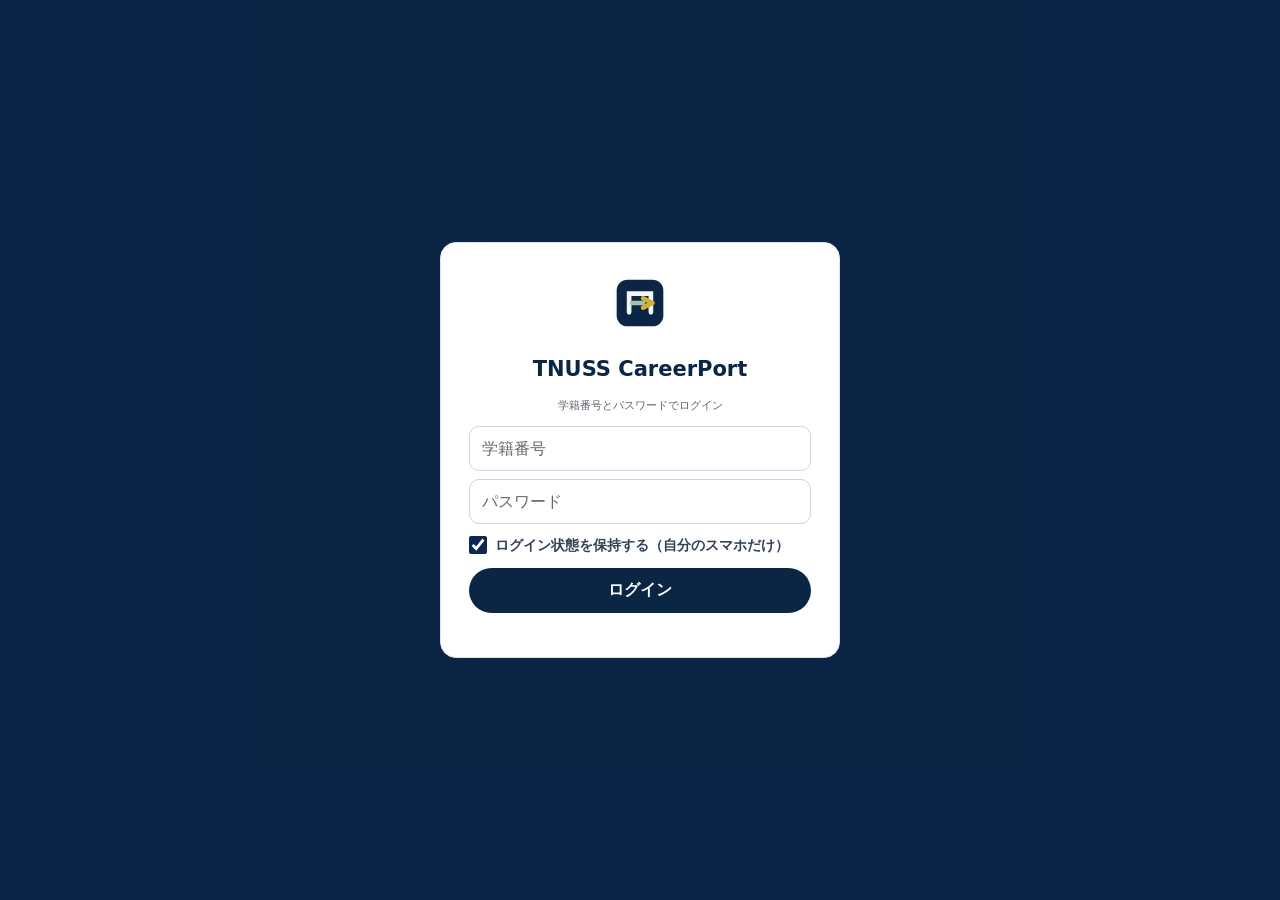
==== commit 810d128f: "Add files via upload" ====
--- a/app/index.html
+++ b/app/index.html
@@ -73,7 +73,7 @@
  transition: border-color .15s;
 }
 input:focus, textarea:focus, select:focus { border-color: var(--navy); background: var(--cp-surface); }
-textarea { resize: vertical; min-height: 100px; line-height: 1.6; }
+textarea { resize: vertical; min-height: 84px; line-height: 1.6; }
 select { background-image: url("data:image/svg+xml,%3Csvg xmlns='http://www.w3.org/2000/svg' width='12' height='8'%3E%3Cpath d='M6 8L0 0h12z' fill='%2364748b'/%3E%3C/svg%3E"); background-repeat: no-repeat; background-position: right 14px center; padding-right: 36px; }
 
 /* Hours quick-select */
@@ -377,8 +377,8 @@
 .daily-go { margin-top: 10px; display: inline-flex; align-items: center; gap: 6px; min-height: 40px; padding: 0 14px; border-radius: 999px; border: 1.5px solid var(--cp-info-fg); background: var(--cp-surface); color: var(--cp-info-fg); font: inherit; font-weight: 700; font-size: 13px; cursor: pointer; }
 @media (prefers-reduced-motion: reduce) { .mission-bar > span { transition: none; } }
 /* 教科ボタン: 画面の幅に合わせて列を決め、長い名前（保健体育・技術家庭）も、ボタンの中に収める */
-#ll-subj-row { display: grid !important; grid-template-columns: repeat(auto-fill, minmax(5.4em, 1fr)); gap: 6px !important; }
-#ll-subj-row .h-btn { flex: none; min-width: 0; width: 100%; height: 42px; padding: 0 4px; font-size: clamp(12px, 3.5vw, 14px); line-height: 1.15; overflow: hidden; text-overflow: ellipsis; white-space: nowrap; }
+#ll-subj-row { display: grid !important; grid-template-columns: repeat(4, 1fr); gap: 6px !important; }
+#ll-subj-row .h-btn { flex: none; min-width: 0; width: 100%; height: 38px; padding: 0 2px; font-size: clamp(11.5px, 3.3vw, 13px); line-height: 1.15; overflow: hidden; text-overflow: ellipsis; white-space: nowrap; }
 /* 校内成績の「表示する年度」: ラベル + 前へ／次へ + 大きな選択欄 */
 .yr-box { display: flex; align-items: center; justify-content: space-between; gap: 8px; padding: 0; margin-bottom: 10px; }
 .yr-label { position: absolute; width: 1px; height: 1px; overflow: hidden; clip: rect(0 0 0 0); white-space: nowrap; }
@@ -392,6 +392,43 @@
 button:focus-visible, a:focus-visible, input:focus-visible, select:focus-visible, textarea:focus-visible { outline: 2px solid var(--cp-navy); outline-offset: 2px; }
 input:not([type=checkbox], [type=radio], [type=range]), select, textarea { border-color: var(--cp-border-strong); }
 input:focus, select:focus, textarea:focus { border-color: var(--cp-navy); box-shadow: 0 0 0 3px var(--cp-tint-soft); outline: none; }
+
+/* ════ 部品の統一（ボタン・選択肢・入力欄・配色を、アクセントの色に揃える） ════ */
+:root { --cp-other-bg: var(--cp-tint-soft); --cp-other-fg: var(--cp-ink); --ctl-r: 12px; }
+input[type="text"], input[type="date"], input[type="number"], textarea, select { border-color: var(--cp-border-strong); border-radius: var(--ctl-r); }
+/* 選ぶボタン（時間・絞り込み・分野・タグ）は全部同じ形。選ぶと、アクセントの色で塗る */
+.h-btn, .chip, .field-chip, .quick-tag { border: 1.5px solid var(--cp-border-strong); background: var(--cp-surface); color: var(--cp-text-2); font-weight: 700; box-shadow: none; }
+.h-btn { height: 40px; border-radius: var(--ctl-r); font-size: 14px; }
+.chip, .field-chip, .quick-tag { display: inline-flex; align-items: center; min-height: 34px; padding: 0 14px; border-radius: 999px; font-size: 13px; }
+.h-btn.sel, .chip.active, .field-chip.active { background: var(--cp-navy); border-color: var(--cp-navy); color: #fff; }
+.quick-tag:active { background: var(--cp-navy); border-color: var(--cp-navy); color: #fff; }
+.scope-row { border-radius: var(--ctl-r); }
+.scope-btn { border-radius: calc(var(--ctl-r) - 3px); font-weight: 700; }
+.scope-btn.active { background: var(--cp-navy); color: #fff; box-shadow: none; }
+/* 主ボタン・副ボタン */
+.submit-btn { height: 48px; border-radius: var(--ctl-r); background: var(--cp-tint); color: var(--cp-on-tint); font-size: 15px; margin-top: 14px; }
+.submit-btn .material-symbols-rounded { color: inherit; }
+.daily-go, .more-btn { min-height: 40px; border-radius: var(--ctl-r); }
+.more-btn { width: 100%; margin-top: 6px; border: 1.5px solid var(--cp-border-strong); background: var(--cp-surface); color: var(--cp-text-2); font: inherit; font-weight: 700; font-size: 13px; cursor: pointer; }
+.other-btn { border-color: var(--cp-border); border-radius: var(--cp-r, 14px); box-shadow: none; }
+.feed-stats { background: var(--cp-tint-soft); }
+.feed-stat-div { background: var(--cp-border-strong); }
+/* ホームの設定（ふだんは閉じておく） */
+.settings-card { padding: 0; }
+.settings-card > summary { display: flex; align-items: center; gap: 10px; padding: 14px 16px; min-height: 52px; cursor: pointer; list-style: none; font-weight: 700; font-size: 14px; color: var(--cp-ink); }
+.settings-card > summary::-webkit-details-marker { display: none; }
+.settings-card > summary span:nth-child(2) { flex: 1; }
+.settings-card .chev { transition: transform .2s; color: var(--cp-muted); }
+.settings-card[open] .chev { transform: rotate(180deg); }
+.settings-body { padding: 0 12px 14px; display: flex; flex-direction: column; gap: 10px; }
+.settings-body > .cp-group, .settings-body > div > .cp-group { margin: 0; border: 0; background: transparent; box-shadow: none; padding: 0; }
+.settings-body .cp-row { padding: 8px 4px; border-top: 1px solid var(--cp-border); }
+.settings-body #theme-seg { display: flex; width: 100%; margin-top: 8px; }
+.settings-body #theme-seg button { flex: 1; }
+.settings-body .cp-swatches { gap: 8px; }
+.settings-body .cp-sw { width: 34px; height: 34px; }
+/* ダブルタップでの拡大を、ページ全体でなくす（ピンチの拡大は残す） */
+html, body, * { touch-action: manipulation; }
 </style>
 <meta name="color-scheme" content="light dark">
 <link rel="stylesheet" href="cp-design.css">
@@ -504,29 +541,9 @@
  <p id="daily-text" class="daily-text"></p>
  <button type="button" class="daily-go" id="daily-go" hidden onclick="useDailyQuestion()"><span class="material-symbols-rounded">search</span>この問いで探究を書く</button>
  </section>
- <div class="cp-group-title" style="margin-top:4px;">きょうの記録</div>
- <div class="cp-group">
- <button type="button" class="cp-row tappable" onclick="switchTab('learning')">
- <span class="cp-row-ic"><span class="material-symbols-rounded">import_contacts</span></span>
- <span class="cp-row-main"><span class="cp-row-title">学習を記録する</span><span class="cp-row-sub" style="display:block">教科・時間・ひとこと</span></span>
- <span class="cp-row-end"><span class="material-symbols-rounded">chevron_right</span></span>
- </button>
- <button type="button" class="cp-row tappable" onclick="switchTab('inquiry')">
- <span class="cp-row-ic"><span class="material-symbols-rounded">search</span></span>
- <span class="cp-row-main"><span class="cp-row-title">探究を記録する</span><span class="cp-row-sub" style="display:block">問い・調べたこと・先生のコメント</span></span>
- <span class="cp-row-end"><span class="material-symbols-rounded">chevron_right</span></span>
- </button>
- <button type="button" class="cp-row tappable" onclick="switchTab('goal')">
- <span class="cp-row-ic"><span class="material-symbols-rounded">target</span></span>
- <span class="cp-row-main"><span class="cp-row-title">目標を確認・更新する</span><span class="cp-row-sub" style="display:block">今月・今年度の目標</span></span>
- <span class="cp-row-end"><span class="material-symbols-rounded">chevron_right</span></span>
- </button>
- <button type="button" class="cp-row tappable" onclick="switchTab('grades')">
- <span class="cp-row-ic"><span class="material-symbols-rounded">grade</span></span>
- <span class="cp-row-main"><span class="cp-row-title">成績を見る</span><span class="cp-row-sub" style="display:block">校内成績・推移</span></span>
- <span class="cp-row-end"><span class="material-symbols-rounded">chevron_right</span></span>
- </button>
- </div>
+ <details class="card settings-card">
+ <summary><span class="material-symbols-rounded" aria-hidden="true">tune</span><span>設定（明るさ・色・ホーム画面に追加）</span><span class="material-symbols-rounded chev" aria-hidden="true">expand_more</span></summary>
+ <div class="settings-body">
  <div id="a2hs" class="cp-group" style="display:none">
  <details class="cp-row" style="display:block;cursor:pointer">
  <summary style="display:flex;align-items:center;gap:12px;list-style:none;font-weight:600">
@@ -540,9 +557,8 @@
  </div>
  </details>
  </div>
- <div class="cp-group-title">表示</div>
- <div class="cp-group"><div class="cp-row">
- <span class="cp-row-main"><span class="cp-row-title">画面の明るさ</span><span class="cp-row-sub" style="display:block">端末の設定に合わせる／ライト／ダーク</span></span>
+  <div class="cp-group"><div class="cp-row" style="display:block">
+ <span class="cp-row-main" style="display:block"><span class="cp-row-title">画面の明るさ</span><span class="cp-row-sub" style="display:block">端末の設定に合わせる／ライト／ダーク</span></span>
  <span id="theme-seg" class="cp-seg" role="group" aria-label="画面の明るさ">
  <button type="button" data-t="auto" onclick="setThemeUI('auto')">自動</button>
  <button type="button" data-t="light" onclick="setThemeUI('light')">ライト</button>
@@ -553,6 +569,8 @@
  <div class="cp-row-main"><span class="cp-row-title" id="accent-title">テーマカラー</span><span class="cp-row-sub" style="display:block;margin-bottom:10px">好きな色を選ぶと、アプリ全体の色が変わります（この端末に保存）</span></div>
  <div id="accent-picker" aria-labelledby="accent-title"></div>
  </div></div>
+ </div>
+ </details>
  </div><!-- /tab-home -->
 
  <!-- ══ TAB: 学習ログ ══ -->
@@ -714,7 +732,7 @@
  <div class="fg"><label>タイトル（テーマ・活動名）</label><input type="text" id="iq-title" placeholder="例：SDGsと地域課題のつながり"></div>
  <div class="fg">
  <label>内容・気づき・問い</label>
- <textarea id="iq-content" placeholder="調べたこと、考えたこと、疑問に思ったこと…" style="min-height:120px;"></textarea>
+ <textarea id="iq-content" placeholder="調べたこと、考えたこと、疑問に思ったこと…" style="min-height:90px;"></textarea>
  <div id="zemi-ai-mount"></div>
  </div>
  <div class="fg">
@@ -1944,11 +1962,17 @@
 }
 
 /* ════════════ RENDER ════════════ */
+function capList(el,n){   // 最近のログは、まず3件だけ。残りは「もっと見る」で
+ const items=[...el.querySelectorAll('.entry')]; if(items.length<=n) return;
+ items.slice(n).forEach(x=>x.hidden=true);
+ const b=document.createElement('button'); b.type='button'; b.className='more-btn'; b.textContent='もっと見る（残り '+(items.length-n)+' 件）';
+ b.onclick=()=>{ items.forEach(x=>x.hidden=false); b.remove(); }; el.appendChild(b);
+}
 function renderLearningRecent(logs){
  const list=logs.filter(l=>{ const t=String(l.__type||'').toLowerCase(); return t==='learning'||t==='学習'||t===''; }).slice(0,6);
  const el=document.getElementById('ll-recent');
  if(!list.length){ el.innerHTML='<p class="empty-note">学習ログはまだありません</p>'; return; }
- el.innerHTML=list.map(l=>`<div class="entry learning"><div class="entry-head"><span class="entry-date">${esc(fmtDate(l.date))}</span>${l.subject?`<span class="entry-subj"${subjStyle(l.subject)}>${esc(l.subject)}</span>`:''} ${l.hours?`<span style="font-size:10px;color:var(--muted);">${esc(String(l.hours))}h</span>`:''}</div>${l.title?`<div class="entry-title">${esc(l.title)}</div>`:''}${l.content?`<div class="entry-body">${esc(l.content)}</div>`:''}</div>`).join('');
+ el.innerHTML=list.map(l=>`<div class="entry learning"><div class="entry-head"><span class="entry-date">${esc(fmtDate(l.date))}</span>${l.subject?`<span class="entry-subj"${subjStyle(l.subject)}>${esc(l.subject)}</span>`:''} ${l.hours?`<span style="font-size:10px;color:var(--muted);">${esc(String(l.hours))}h</span>`:''}</div>${l.title?`<div class="entry-title">${esc(l.title)}</div>`:''}${l.content?`<div class="entry-body">${esc(l.content)}</div>`:''}</div>`).join(''); capList(el,3);
 }
 
 // ▼ 探究ログ表示：渡されたログをそのまま表示（呼び出し元で型フィルター済み）
@@ -1956,7 +1980,7 @@
  const list=logs.slice(0,6);
  const el=document.getElementById('iq-recent');
  if(!list.length){ el.innerHTML='<p class="empty-note">探究ログはまだありません</p>'; return; }
- el.innerHTML=list.map(l=>`<div class="entry inquiry"><div class="entry-head"><span class="entry-date">${esc(fmtDate(l.date))}</span>${l.hours?`<span style="font-size:10px;color:var(--muted);">${esc(String(l.hours))}h</span>`:''}</div>${l.title?`<div class="entry-title">${esc(l.title)}</div>`:''}${l.content?`<div class="entry-body">${esc(l.content)}</div>`:''}</div>`).join('');
+ el.innerHTML=list.map(l=>`<div class="entry inquiry"><div class="entry-head"><span class="entry-date">${esc(fmtDate(l.date))}</span>${l.hours?`<span style="font-size:10px;color:var(--muted);">${esc(String(l.hours))}h</span>`:''}</div>${l.title?`<div class="entry-title">${esc(l.title)}</div>`:''}${l.content?`<div class="entry-body">${esc(l.content)}</div>`:''}</div>`).join(''); capList(el,3);
 }
 
 function renderGoalDisplay(goals){
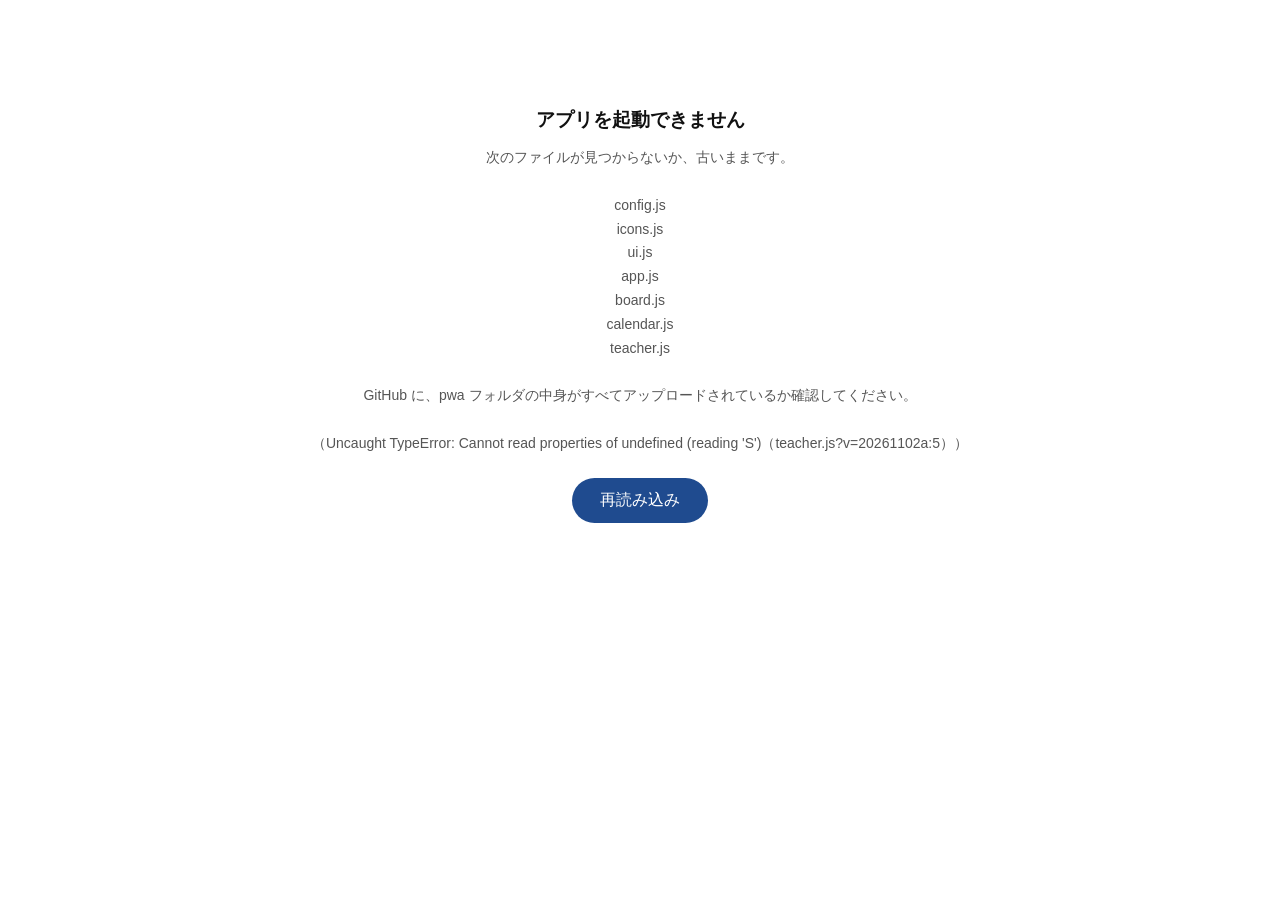
==== commit 9fc2346c: "Add files via upload" ====
--- a/app/index.html
+++ b/app/index.html
@@ -1,2914 +1,90 @@
 <!DOCTYPE html>
-<!-- 自動生成: design/build.py が mobile-student.html から作ります。直接編集せず、元の mobile-student.html を直して build.py を再実行してください。 -->
-
 <html lang="ja">
 <head>
-<base target="_top">
-<meta charset="UTF-8">
-<meta name="viewport" content="width=device-width, initial-scale=1, viewport-fit=cover">
-<meta name="apple-mobile-web-app-capable" content="yes">
-<meta name="apple-mobile-web-app-status-bar-style" content="default">
-<meta name="theme-color" content="#ffffff">
-<title>TNUSS CareerPort</title>
-<style>
-/* ── Reset / Root ── */
-*, *::before, *::after { box-sizing: border-box; margin: 0; padding: 0; }
-:root {
- --navy: #0B2545;
- --navy-light: #1e3a5f;
- --gold: #D4AF37;
- --bg: #F0F4F8;
- --card: #fff;
- --border: #e2e8f0;
- --muted: #64748b;
- --ok: #059669;
- --ng: #dc2626;
- --radius: 16px;
- --safe-bottom: env(safe-area-inset-bottom, 0px);
-}
-html { font-size: 16px; -webkit-text-size-adjust: 100%; }
-body { font-family: -apple-system, 'Hiragino Sans', 'Yu Gothic UI', sans-serif; background: var(--bg); color: var(--cp-text); min-height: 100vh; overscroll-behavior: none; }
-
-/* ── Header（Bridge の上のバー） ── */
-header {
- position: sticky; top: 0; z-index: 50;
- padding: calc(6px + var(--cp-safe-top)) 14px 6px; min-height: 56px; box-sizing: border-box;
- background: var(--cp-bar); -webkit-backdrop-filter: saturate(160%) blur(14px); backdrop-filter: saturate(160%) blur(14px);
- border-bottom: 1px solid var(--cp-border);
- display: flex; align-items: center; justify-content: space-between; gap: 8px;
-}
-.brand-row { display: flex; align-items: center; gap: 8px; min-width: 0; }
-.brand-mark { width: 30px; height: 30px; flex: none; }
-.brand-text { display: flex; flex-direction: column; line-height: 1.15; min-width: 0; }
-.brand-text strong { color: var(--cp-ink); font-size: 1.05rem; font-weight: 800; letter-spacing: .2px; white-space: nowrap; }
-.brand-text small { color: var(--cp-text-2); font-size: 11.5px; }
-.hdr-end { display: flex; align-items: center; gap: 10px; min-width: 0; }
-.hdr-who { display: flex; flex-direction: column; align-items: flex-end; line-height: 1.2; min-width: 0; max-width: 46vw; text-align: right; }
-.hdr-who b { font-size: 13px; font-weight: 700; color: var(--cp-ink); max-width: 100%; overflow: hidden; text-overflow: ellipsis; white-space: nowrap; }
-.hdr-who small { font-size: 11px; color: var(--cp-text-2); white-space: nowrap; }
-.hdr-right { display: flex; align-items: center; gap: 8px; flex: none; }
-.hdr-right .cp-bell { margin: 0; }
-
-/* ── Main scroll area ── */
-main { max-width: 680px; margin: 0 auto; padding: 12px 12px calc(76px + var(--cp-safe-bottom) + 8px); display: flex; flex-direction: column; gap: 12px; }
-
-/* ── Tab pane ── */
-.tab-pane { display: none; flex-direction: column; gap: 12px; }
-.tab-pane.active { display: flex; }
-
-/* ── Card ── */
-.card { background: var(--card); border: 1px solid var(--cp-border); border-radius: var(--radius); padding: 16px; box-shadow: none; }
-.card-title { display: flex; align-items: center; gap: 6px; font-size: 15px; font-weight: 700; color: var(--cp-ink); margin-bottom: 14px; }
-
-/* ── Form elements ── */
-.fg { display: flex; flex-direction: column; gap: 5px; margin-bottom: 12px; }
-.fg:last-of-type { margin-bottom: 0; }
-.fg label { font-size: 12px; font-weight: 600; color: var(--muted); }
-input[type="text"], input[type="date"], input[type="number"], textarea, select {
- width: 100%; font-size: 16px;
- padding: 12px 14px;
- border: 1.5px solid var(--border); border-radius: 10px;
- background: var(--cp-bg); color: var(--cp-text);
- -webkit-appearance: none; appearance: none; outline: none;
- transition: border-color .15s;
-}
-input:focus, textarea:focus, select:focus { border-color: var(--navy); background: var(--cp-surface); }
-textarea { resize: vertical; min-height: 84px; line-height: 1.6; }
-select { background-image: url("data:image/svg+xml,%3Csvg xmlns='http://www.w3.org/2000/svg' width='12' height='8'%3E%3Cpath d='M6 8L0 0h12z' fill='%2364748b'/%3E%3C/svg%3E"); background-repeat: no-repeat; background-position: right 14px center; padding-right: 36px; }
-
-/* Hours quick-select */
-.hours-row { display: flex; gap: 6px; flex-wrap: wrap; }
-.h-btn {
- flex: 1; min-width: 44px; height: 40px;
- border: 1.5px solid var(--border); border-radius: 8px;
- background: var(--cp-bg); color: var(--muted); font-size: 14px; font-weight: 600; cursor: pointer;
- transition: all .15s;
-}
-.h-btn.sel { border-color: var(--navy); background: var(--navy); color: #fff; }
-
-/* Collapsible optional fields */
-.opt-toggle { display: flex; align-items: center; gap: 4px; background: none; border: none; color: var(--muted); font-size: 13px; cursor: pointer; padding: 4px 0; width: 100%; }
-.opt-toggle .material-symbols-rounded { font-size: 16px; transition: transform .2s; }
-.opt-toggle.open .material-symbols-rounded { transform: rotate(90deg); }
-.opt-fields { display: none; flex-direction: column; gap: 0; margin-top: 8px; }
-.opt-fields.open { display: flex; }
-
-/* Submit button */
-.submit-btn {
- width: 100%; height: 52px;
- background: var(--navy); color: #fff;
- border: none; border-radius: 999px;
- font-size: 16px; font-weight: 700; cursor: pointer;
- display: flex; align-items: center; justify-content: center; gap: 8px;
- margin-top: 16px;
- transition: opacity .15s, transform .1s;
- -webkit-tap-highlight-color: transparent;
-}
-.submit-btn:active { opacity: .85; transform: scale(.98); }
-.submit-btn:disabled { opacity: .5; cursor: not-allowed; }
-.submit-btn .material-symbols-rounded { font-size: 20px; }
-
-/* Recent entries */
-.recent-head { display: flex; align-items: center; justify-content: space-between; margin-bottom: 8px; }
-.recent-title { font-size: 13px; font-weight: 700; color: var(--muted); display: flex; align-items: center; gap: 4px; }
-.entry { border-left: 3px solid var(--border); padding: 8px 10px; margin-bottom: 8px; border-radius: 0 8px 8px 0; background: var(--cp-bg); }
-.entry:last-child { margin-bottom: 0; }
-.entry-head { display: flex; align-items: center; gap: 6px; margin-bottom: 3px; }
-.entry-date { font-size: 11px; color: var(--muted); font-weight: 600; }
-.entry-subj { font-size: 10px; padding: 1px 6px; border-radius: 3px; background: var(--cp-info-bg); color: var(--cp-accent-ink); font-weight: 600; }
-.entry-title { font-size: 13px; font-weight: 600; color: var(--cp-text); }
-.entry-body { font-size: 12px; color: var(--cp-text-2); line-height: 1.4; overflow: hidden; display: -webkit-box; -webkit-line-clamp: 2; -webkit-box-orient: vertical; }
-.entry.learning { border-left-color: #38bdf8; }
-.entry.inquiry { border-left-color: #fbbf24; }
-
-/* Goal cards */
-.goal-current { background: linear-gradient(135deg, var(--cp-info-bg), var(--cp-info-bg)); border-radius: 12px; padding: 14px; margin-bottom: 8px; }
-.goal-scope { font-size: 10px; font-weight: 700; color: var(--cp-accent-ink); background: rgba(255,255,255,.7); border-radius: 999px; padding: 1px 8px; display: inline-block; margin-bottom: 6px; }
-.goal-text { font-size: 14px; color: var(--cp-text); line-height: 1.55; }
-.goal-none { color: var(--muted); font-size: 13px; font-style: italic; }
-
-/* Scope toggle */
-.scope-row { display: flex; background: var(--cp-hover); border-radius: 10px; padding: 3px; gap: 3px; }
-.scope-btn { flex: 1; height: 38px; border: none; border-radius: 8px; font-size: 14px; font-weight: 600; cursor: pointer; background: transparent; color: var(--muted); transition: all .2s; }
-.scope-btn.active { background: var(--navy); color: #fff; box-shadow: 0 1px 4px rgba(0,0,0,.2); }
-
-/* Aspiration field chips */
-.field-chips { display:flex; flex-wrap:wrap; gap:5px; margin-bottom:6px; }
-.field-chip { font-size:11px; padding:3px 9px; border-radius:20px; border:1px solid #c4b5fd; background:var(--cp-other-bg); color:var(--cp-other-fg); cursor:pointer; font-weight:600; transition:all .15s; }
-.field-chip.active { background:#7c3aed; color:#fff; border-color:#7c3aed; }
-/* Cert quick-tags */
-.quick-tag { display:inline-block; padding:3px 12px; background:var(--cp-warn-bg); color:var(--cp-warn-fg); border-radius:100px; font-size:11px; font-weight:600; cursor:pointer; border:1px solid #fb923c; user-select:none; }
-.quick-tag:active { background:var(--navy); color:#fff; border-color:var(--navy); }
-/* Kiso collapsible */
-#kiso-card details summary { display:flex; align-items:center; gap:8px; cursor:pointer; list-style:none; -webkit-appearance:none; }
-#kiso-card details summary::-webkit-details-marker { display:none; }
-#kiso-card details[open] #kiso-arrow { transform:rotate(180deg); }
-
-/* Other tab */
-.other-btn {
- display: flex; align-items: center; gap: 12px;
- padding: 16px; background: var(--card); border-radius: 14px;
- border: 1.5px solid var(--border); cursor: pointer;
- box-shadow: 0 1px 3px rgba(0,0,0,.06);
- -webkit-tap-highlight-color: transparent;
- transition: background .15s;
-}
-.other-btn:active { background: var(--cp-bg); }
-.other-btn .ob-icon { width: 44px; height: 44px; border-radius: 12px; display: flex; align-items: center; justify-content: center; flex-shrink: 0; }
-.other-btn .ob-text strong { display: block; font-size: 15px; font-weight: 700; color: var(--cp-text); }
-.other-btn .ob-text span { font-size: 12px; color: var(--muted); }
-.other-btn .material-symbols-rounded.arrow { color: var(--muted); font-size: 20px; margin-left: auto; }
-
-/* Sub-forms */
-.sub-form { display: none; flex-direction: column; gap: 0; padding-top: 4px; }
-.sub-form.open { display: flex; }
-
-/* ── Toast ── */
-#toast {
- position: fixed; bottom: calc(72px + var(--cp-safe-bottom) + 8px); left: 50%; transform: translateX(-50%) translateY(20px);
- background: #1e293b; color: #fff; padding: 10px 20px; border-radius: 999px;
- font-size: 14px; font-weight: 600; white-space: nowrap;
- opacity: 0; pointer-events: none; transition: all .25s;
- display: flex; align-items: center; gap: 6px; z-index: 200;
-}
-#toast.show { opacity: 1; transform: translateX(-50%) translateY(0); }
-#toast.ok { background: var(--cp-ok-solid); }
-#toast.err { background: var(--cp-danger-solid); }
-
-/* ── Loading screen ── */
-#loading-screen {
- position: fixed; inset: 0; background: var(--navy);
- display: flex; flex-direction: column; align-items: center; justify-content: center; gap: 16px; z-index: 300;
-}
-.spin { width: 36px; height: 36px; border: 3px solid rgba(255,255,255,.3); border-top-color: #fff; border-radius: 50%; animation: spin .7s linear infinite; }
-@keyframes spin { to { transform: rotate(360deg); } }
-#loading-screen p { color: rgba(255,255,255,.8); font-size: 14px; }
-
-/* ── Material icons: デザインシステム側(cp-ui)のインラインSVGを使う ── */
-
-/* Empty state / skeleton */
-.empty-note { text-align: center; color: var(--muted); font-size: 13px; padding: 16px 0; }
-.skel { background: linear-gradient(90deg,var(--cp-hover) 25%,var(--cp-border) 50%,var(--cp-hover) 75%); background-size: 200% 100%; animation: skel 1.4s infinite; border-radius: 6px; height: 14px; }
-@keyframes skel { 0%{background-position:200% 0} 100%{background-position:-200% 0} }
-
-/* ════════════════════════════════════
- GAMIFICATION STATS CARD
-════════════════════════════════════ */
-.stats-card {
- background: var(--cp-navy); color: #fff;
- border-radius: var(--radius); padding: 16px;
- overflow: hidden; position: relative;
-}
-.stats-card::before {
- content: ''; position: absolute; top: -30px; right: -30px;
- width: 120px; height: 120px; background: rgba(212,175,55,.08); border-radius: 50%; pointer-events: none;
-}
-.stats-top { display: flex; align-items: center; justify-content: space-between; margin-bottom: 14px; }
-.streak-block { display: flex; flex-direction: column; gap: 2px; }
-.streak-flame-num { display: flex; align-items: baseline; gap: 4px; line-height: 1; }
-.flame-icon { font-size: 30px; display: inline-block; animation: flicker 2.2s ease-in-out infinite; transform-origin: bottom center; }
-@keyframes flicker { 0%,100%{transform:rotate(-4deg) scale(1)} 50%{transform:rotate(4deg) scale(1.12)} }
-.week-heatmap.long { grid-template-columns: repeat(10, 1fr); gap: 4px; }
-.week-heatmap.long .wday-dot { height: 28px; font-size: 11px; border-radius: 7px; }
-.week-heatmap.long .wday-dot em { display: none; }
-.wday-dot em { font-style: normal; font-size: 8px; font-weight: 600; opacity: .75; }
-.streak-num { font-size: 44px; font-weight: 900; color: var(--gold); line-height: 1; letter-spacing: -1px; }
-.streak-suffix { font-size: 14px; font-weight: 700; color: rgba(212,175,55,.8); align-self: flex-end; padding-bottom: 4px; }
-.streak-label { font-size: 11px; color: rgba(255,255,255,.7); font-weight: 700; letter-spacing: .3px; margin-bottom: 4px; }
-.streak-next { margin-bottom: 12px; }
-.sn-text { font-size: 12px; color: rgba(255,255,255,.85); margin-bottom: 5px; }
-.sn-text b { color: var(--gold); font-weight: 800; }
-.sn-bar { height: 6px; border-radius: 99px; background: rgba(255,255,255,.14); overflow: hidden; }
-.sn-bar span { display: block; height: 100%; width: 0; border-radius: 99px; background: linear-gradient(90deg, #e9c75a, #d4af37); transition: width .5s ease; }
-.hm-legend { display: flex; justify-content: space-between; align-items: center; font-size: 10px; color: rgba(255,255,255,.6); margin-bottom: 4px; }
-.hm-keys { display: inline-flex; align-items: center; gap: 4px; }
-.hm-keys i { width: 10px; height: 10px; border-radius: 3px; display: inline-block; margin-left: 6px; }
-.hm-keys i.k0 { background: rgba(255,255,255,.12); margin-left: 0; }
-.hm-keys i.k1 { background: rgba(56,189,248,.55); }
-.hm-keys i.k3 { background: rgba(212,175,55,.8); }
-.stats-mini-row { display: flex; gap: 16px; align-items: center; }
-.stat-divider { width: 1px; height: 32px; background: rgba(255,255,255,.15); }
-.stat-item { display: flex; flex-direction: column; align-items: flex-end; gap: 1px; }
-.stat-item .si-val { font-size: 22px; font-weight: 800; color: #fff; line-height: 1; }
-.stat-item .si-lbl { font-size: 10px; color: rgba(255,255,255,.45); font-weight: 600; }
-/* 30-day heatmap grid */
-.week-heatmap { display: grid; grid-template-columns: repeat(7, 1fr); gap: 5px; margin-bottom: 8px; }
-.wday { display: flex; }
-.wday-dot {
- width: 100%; height: 36px; border-radius: 9px;
- background: rgba(255,255,255,.1);
- display: flex; flex-direction: column; align-items: center; justify-content: center; line-height: 1.15;
- font-size: 12px; font-weight: 800; color: rgba(255,255,255,.7);
- transition: background .2s; border: 1.5px solid transparent;
-}
-/* 記録あり（時間強度 i1/i2/i3） */
-.wday-dot.has-log { background: rgba(56,189,248,.2); color: rgba(255,255,255,.5); }
-.wday-dot.has-log.i2 { background: rgba(56,189,248,.42); color: #93e4fc; }
-.wday-dot.has-log.i3 { background: rgba(56,189,248,.68); color: #fff; }
-/* ストリーク中の日 */
-.wday-dot.streak-day { background: rgba(212,175,55,.28); color: var(--gold); border-color: rgba(212,175,55,.35); }
-.wday-dot.streak-day.i2 { background: rgba(212,175,55,.52); color: var(--gold); border-color: rgba(212,175,55,.55); }
-.wday-dot.streak-day.i3 { background: rgba(212,175,55,.78); color: #fff; border-color: rgba(212,175,55,.7); box-shadow: 0 0 6px rgba(212,175,55,.35); }
-/* 今日のリング */
-.wday-dot.today-ring { border-color: rgba(255,255,255,.55) !important; }
-.wday-lbl { display: none; }
-.wday-lbl.today-lbl { display: none; }
-.moti-msg { font-size: 12px; color: rgba(255,255,255,.65); text-align: center; padding-top: 10px; border-top: 1px solid rgba(255,255,255,.1); font-style: italic; line-height: 1.5; }
-.moti-msg.at-risk { color: #fbbf24; font-style: normal; font-weight: 600; }
-@keyframes streak-pop { 0%{transform:scale(1)} 40%{transform:scale(1.5);color:#ffd700;text-shadow:0 0 16px rgba(255,215,0,.8)} 100%{transform:scale(1)} }
-.streak-pop { animation: streak-pop .55s cubic-bezier(.34,1.56,.64,1); }
-@keyframes save-flash { 0%{box-shadow:0 0 0 0 rgba(5,150,105,.5)} 60%{box-shadow:0 0 0 12px rgba(5,150,105,0)} 100%{box-shadow:0 0 0 0 rgba(5,150,105,0)} }
-.save-flash { animation: save-flash .7s ease-out; }
-
-/* Achievement popup */
-#achieve-pop {
- position: fixed; bottom: calc(72px + var(--safe-bottom) + 64px); left: 50%;
- transform: translateX(-50%) scale(.6) translateY(20px);
- background: linear-gradient(135deg, #D4AF37, #f59e0b); color: var(--cp-ink);
- padding: 12px 28px; border-radius: 20px; font-size: 14px; font-weight: 800;
- white-space: nowrap; opacity: 0; pointer-events: none; z-index: 250;
- box-shadow: 0 6px 24px rgba(212,175,55,.55);
- transition: all .45s cubic-bezier(.34,1.56,.64,1); text-align: center;
-}
-#achieve-pop.show { opacity: 1; transform: translateX(-50%) scale(1) translateY(0); }
-
-/* ════════════════════════════════════
- SHARED FEED
-════════════════════════════════════ */
-.feed-header {
- display: flex; align-items: center; justify-content: space-between;
- cursor: pointer; user-select: none; -webkit-tap-highlight-color: transparent;
- margin-bottom: 0;
-}
-.feed-chevron { color: var(--muted); font-size: 20px; transition: transform .25s; }
-.feed-chevron.open { transform: rotate(180deg); }
-.feed-body { margin-top: 12px; }
-.feed-entry {
- padding: 10px 12px; background: var(--cp-bg); border-radius: 10px;
- margin-bottom: 8px; border: 1px solid var(--border);
- border-left: 3px solid #a78bfa;
-}
-.feed-entry:last-child { margin-bottom: 0; }
-.feed-meta { display: flex; align-items: center; gap: 6px; margin-bottom: 4px; flex-wrap: wrap; }
-.feed-grade-cls { font-size: 10px; font-weight: 700; color: var(--cp-other-fg); background: var(--cp-other-bg); border-radius: 3px; padding: 1px 6px; }
-.feed-subject { font-size: 10px; font-weight: 600; padding: 1px 6px; border-radius: 3px; background: var(--cp-info-bg); color: var(--cp-accent-ink); }
-.feed-hours { font-size: 10px; color: var(--muted); }
-.feed-date { font-size: 10px; color: var(--muted); }
-.feed-title { font-size: 13px; font-weight: 600; color: var(--cp-text); margin-bottom: 2px; }
-.feed-content { font-size: 12px; color: var(--cp-text-2); line-height: 1.4; overflow: hidden; display: -webkit-box; -webkit-line-clamp: 2; -webkit-box-orient: vertical; }
-.feed-share-hint {
- margin-top: 12px; padding: 10px 12px;
- background: var(--cp-ok-bg); border-radius: 10px; border: 1px solid var(--cp-ok-bd);
- font-size: 12px; color: var(--cp-ok-fg); line-height: 1.6; text-align: center;
-}
-.feed-share-hint strong { display: block; margin-bottom: 4px; font-size: 13px; }
-
-/* ════════════════════════════════════
- SHARE TOGGLE SWITCH
-════════════════════════════════════ */
-.toggle-row { display: flex; align-items: center; justify-content: space-between; padding: 10px 0; }
-.toggle-text { font-size: 15px; font-weight: 600; color: var(--cp-text); line-height: 1.4; }
-.toggle-wrap { position: relative; cursor: pointer; flex-shrink: 0; }
-.toggle-wrap input { position: absolute; opacity: 0; width: 0; height: 0; }
-.toggle-track { display: block; width: 52px; height: 30px; background: #d1d5db; border-radius: 999px; transition: background .2s; position: relative; }
-.toggle-track .toggle-thumb { position: absolute; top: 3px; left: 3px; width: 24px; height: 24px; background: var(--cp-surface); border-radius: 50%; transition: transform .25s; box-shadow: 0 1px 4px rgba(0,0,0,.25); }
-.toggle-wrap input:checked + .toggle-track { background: var(--ok); }
-.toggle-wrap input:checked + .toggle-track .toggle-thumb { transform: translateX(22px); }
-
-/* share status chip */
-.share-chip { display: inline-flex; align-items: center; gap: 4px; font-size: 11px; font-weight: 700; padding: 2px 8px; border-radius: 999px; }
-.share-chip.on { background: var(--cp-ok-bg); color: var(--ok); }
-.share-chip.off { background: var(--cp-hover); color: var(--muted); }
-
-/* ════════════════════════════════════
- FEED FILTER CHIPS + STATS BAR
-════════════════════════════════════ */
-.feed-filters { display: flex; flex-direction: column; gap: 6px; margin-bottom: 12px; }
-.chip-row { display: flex; gap: 4px; align-items: center; flex-wrap: wrap; }
-.chip-label { font-size: 10px; color: var(--muted); font-weight: 700; flex-shrink: 0; min-width: 30px; }
-.chip {
- padding: 4px 12px; border-radius: 999px;
- border: 1.5px solid var(--border);
- font-size: 12px; font-weight: 600; color: var(--muted); background: var(--cp-bg);
- cursor: pointer; -webkit-tap-highlight-color: transparent; transition: all .15s;
-}
-.chip.active { border-color: #7c3aed; background: var(--cp-other-bg); color: var(--cp-other-fg); }
-.feed-stats {
- display: flex; background: var(--cp-other-bg); border-radius: 10px;
- padding: 8px 0; margin-bottom: 12px;
- align-items: center; justify-content: space-around;
-}
-.feed-stat-item { display: flex; flex-direction: column; align-items: center; gap: 1px; }
-.feed-stat-val { font-size: 18px; font-weight: 800; color: var(--cp-other-fg); }
-.feed-stat-lbl { font-size: 9px; color: var(--muted); font-weight: 600; }
-.feed-stat-div { width: 1px; height: 28px; background: rgba(124,58,237,.2); }
-
-/* ════ 毎日開きたくなる工夫（あいさつ・ミッション・スタンプ・ひとこと） ════ */
-.hello { padding: 2px 4px 0; }
-.hello-main { font-size: 1.25rem; font-weight: 800; color: var(--cp-ink); line-height: 1.3; }
-.hello-sub { font-size: 12.5px; color: var(--cp-text-2); margin-top: 2px; }
-.mission h2, .daily h2 { margin: 0; font-size: 1rem; color: var(--cp-ink); }
-.mission-head { display: flex; align-items: center; justify-content: space-between; gap: 8px; margin-bottom: 8px; }
-.mission-count { font-size: 13px; font-weight: 800; color: var(--cp-ink); background: var(--cp-tint-soft); border-radius: 999px; padding: 2px 10px; }
-.mission-bar { height: 8px; border-radius: 99px; background: var(--cp-hover); overflow: hidden; margin-bottom: 10px; }
-.mission-bar > span { display: block; height: 100%; width: 0; background: var(--cp-sage-600); border-radius: 99px; transition: width .5s ease; }
-.mission-list { display: grid; gap: 6px; }
-.mi { display: flex; align-items: center; gap: 12px; width: 100%; text-align: left; background: transparent; border: 1.5px solid var(--cp-border); border-radius: 12px; padding: 10px 12px; cursor: pointer; font: inherit; color: var(--cp-text); min-height: 52px; }
-.mi:hover { background: var(--cp-hover); }
-.mi .mk { flex: none; width: 26px; height: 26px; border-radius: 50%; border: 2px solid var(--cp-border-strong); display: grid; place-items: center; color: #fff; font-size: 16px; }
-.mi.done { background: var(--cp-ok-bg); border-color: var(--cp-ok-bd); }
-.mi.done .mk { background: var(--cp-ok-solid); border-color: var(--cp-ok-solid); }
-.mi .mt { flex: 1; min-width: 0; font-weight: 700; font-size: 14px; }
-.mi .ms { display: block; font-weight: 500; font-size: 12px; color: var(--cp-text-2); }
-.mi .mg { flex: none; color: var(--cp-muted); }
-.mission-done { margin-top: 10px; padding: 10px 12px; border-radius: 12px; background: var(--cp-warm); color: var(--cp-warm-ink); font-weight: 700; font-size: 13.5px; text-align: center; }
-.week-stamps { margin-top: 14px; padding-top: 12px; border-top: 1px solid var(--cp-border); }
-.ws-title { font-size: 12.5px; font-weight: 700; color: var(--cp-text-2); margin-bottom: 8px; }
-.ws-row { display: grid; grid-template-columns: repeat(7, 1fr); gap: 6px; }
-.ws { display: flex; flex-direction: column; align-items: center; gap: 4px; font-size: 11px; color: var(--cp-text-2); }
-.ws i { width: 34px; height: 34px; border-radius: 50%; border: 2px dashed var(--cp-border-strong); display: grid; place-items: center; font-style: normal; font-size: 16px; }
-.ws.on i { border: 0; background: var(--cp-navy); color: #fff; }
-.ws.today i { outline: 2px solid var(--cp-gold); outline-offset: 2px; }
-.ws.future { opacity: .45; }
-.daily { background: var(--cp-info-bg); border-color: var(--cp-info-bd); }
-.daily-kind { display: flex; align-items: center; gap: 8px; margin-bottom: 6px; }
-.daily-chip { font-size: 11px; font-weight: 800; border-radius: 999px; padding: 2px 10px; background: var(--cp-surface); color: var(--cp-info-fg); border: 1px solid var(--cp-info-bd); }
-.daily-text { margin: 0; font-size: 15px; line-height: 1.7; color: var(--cp-text); }
-.daily-go { margin-top: 10px; display: inline-flex; align-items: center; gap: 6px; min-height: 40px; padding: 0 14px; border-radius: 999px; border: 1.5px solid var(--cp-info-fg); background: var(--cp-surface); color: var(--cp-info-fg); font: inherit; font-weight: 700; font-size: 13px; cursor: pointer; }
-@media (prefers-reduced-motion: reduce) { .mission-bar > span { transition: none; } }
-/* 教科ボタン: 画面の幅に合わせて列を決め、長い名前（保健体育・技術家庭）も、ボタンの中に収める */
-#ll-subj-row { display: grid !important; grid-template-columns: repeat(4, 1fr); gap: 6px !important; }
-#ll-subj-row .h-btn { flex: none; min-width: 0; width: 100%; height: 38px; padding: 0 2px; font-size: clamp(11.5px, 3.3vw, 13px); line-height: 1.15; overflow: hidden; text-overflow: ellipsis; white-space: nowrap; }
-/* 校内成績の「表示する年度」: ラベル + 前へ／次へ + 大きな選択欄 */
-.yr-box { display: flex; align-items: center; justify-content: space-between; gap: 8px; padding: 0; margin-bottom: 10px; }
-.yr-label { position: absolute; width: 1px; height: 1px; overflow: hidden; clip: rect(0 0 0 0); white-space: nowrap; }
-.yr-stepper { display: flex; align-items: center; gap: 6px; width: 100%; }
-.yr-btn { width: 34px; height: 34px; border-radius: 9px; border: 1.5px solid var(--border); background: var(--cp-surface); color: var(--cp-ink); display: inline-flex; align-items: center; justify-content: center; cursor: pointer; padding: 0; }
-.yr-btn .material-symbols-rounded { font-size: 22px; }
-.yr-btn:disabled { opacity: .35; cursor: default; }
-#mob-grade-year { flex: 1; width: auto; min-width: 0; height: 34px; padding: 0 24px 0 10px; font-size: 16px; font-weight: 800; color: var(--cp-ink); text-align: center; text-align-last: center; border-radius: 10px; background-color: var(--cp-surface); }
-/* ── スマホ版の整え（PC版と同じボタン・枠線・フォーカスの規則） ── */
-.h-btn { white-space: nowrap; font-size: 13px; padding-left: 4px; padding-right: 4px; min-width: 0; }
-button:focus-visible, a:focus-visible, input:focus-visible, select:focus-visible, textarea:focus-visible { outline: 2px solid var(--cp-navy); outline-offset: 2px; }
-input:not([type=checkbox], [type=radio], [type=range]), select, textarea { border-color: var(--cp-border-strong); }
-input:focus, select:focus, textarea:focus { border-color: var(--cp-navy); box-shadow: 0 0 0 3px var(--cp-tint-soft); outline: none; }
-
-/* ════ 部品の統一（ボタン・選択肢・入力欄・配色を、アクセントの色に揃える） ════ */
-:root { --cp-other-bg: var(--cp-tint-soft); --cp-other-fg: var(--cp-ink); --ctl-r: 12px; }
-input[type="text"], input[type="date"], input[type="number"], textarea, select { border-color: var(--cp-border-strong); border-radius: var(--ctl-r); }
-/* 選ぶボタン（時間・絞り込み・分野・タグ）は全部同じ形。選ぶと、アクセントの色で塗る */
-.h-btn, .chip, .field-chip, .quick-tag { border: 1.5px solid var(--cp-border-strong); background: var(--cp-surface); color: var(--cp-text-2); font-weight: 700; box-shadow: none; }
-.h-btn { height: 40px; border-radius: var(--ctl-r); font-size: 14px; }
-.chip, .field-chip, .quick-tag { display: inline-flex; align-items: center; min-height: 34px; padding: 0 14px; border-radius: 999px; font-size: 13px; }
-.h-btn.sel, .chip.active, .field-chip.active { background: var(--cp-navy); border-color: var(--cp-navy); color: #fff; }
-.quick-tag:active { background: var(--cp-navy); border-color: var(--cp-navy); color: #fff; }
-.scope-row { border-radius: var(--ctl-r); }
-.scope-btn { border-radius: calc(var(--ctl-r) - 3px); font-weight: 700; }
-.scope-btn.active { background: var(--cp-navy); color: #fff; box-shadow: none; }
-/* 主ボタン・副ボタン */
-.submit-btn { height: 48px; border-radius: var(--ctl-r); background: var(--cp-tint); color: var(--cp-on-tint); font-size: 15px; margin-top: 14px; }
-.submit-btn .material-symbols-rounded { color: inherit; }
-.daily-go, .more-btn { min-height: 40px; border-radius: var(--ctl-r); }
-.more-btn { width: 100%; margin-top: 6px; border: 1.5px solid var(--cp-border-strong); background: var(--cp-surface); color: var(--cp-text-2); font: inherit; font-weight: 700; font-size: 13px; cursor: pointer; }
-.other-btn { border-color: var(--cp-border); border-radius: var(--cp-r, 14px); box-shadow: none; }
-.feed-stats { background: var(--cp-tint-soft); }
-.feed-stat-div { background: var(--cp-border-strong); }
-/* ホームの設定（ふだんは閉じておく） */
-.settings-card { padding: 0; }
-.settings-card > summary { display: flex; align-items: center; gap: 10px; padding: 14px 16px; min-height: 52px; cursor: pointer; list-style: none; font-weight: 700; font-size: 14px; color: var(--cp-ink); }
-.settings-card > summary::-webkit-details-marker { display: none; }
-.settings-card > summary span:nth-child(2) { flex: 1; }
-.settings-card .chev { transition: transform .2s; color: var(--cp-muted); }
-.settings-card[open] .chev { transform: rotate(180deg); }
-.settings-body { padding: 0 12px 14px; display: flex; flex-direction: column; gap: 10px; }
-.settings-body > .cp-group, .settings-body > div > .cp-group { margin: 0; border: 0; background: transparent; box-shadow: none; padding: 0; }
-.settings-body .cp-row { padding: 8px 4px; border-top: 1px solid var(--cp-border); }
-.settings-body #theme-seg { display: flex; width: 100%; margin-top: 8px; }
-.settings-body #theme-seg button { flex: 1; }
-.settings-body .cp-swatches { gap: 8px; }
-.settings-body .cp-sw { width: 34px; height: 34px; }
-/* ダブルタップでの拡大を、ページ全体でなくす（ピンチの拡大は残す） */
-html, body, * { touch-action: manipulation; }
-</style>
-<meta name="color-scheme" content="light dark">
-<link rel="stylesheet" href="cp-design.css">
-<script src="cp-ui.js"></script>
-<link rel="manifest" href="manifest.webmanifest">
-<link rel="apple-touch-icon" href="icons/apple-touch-icon.png">
-<link rel="icon" type="image/png" href="icons/icon-192.png">
-<meta name="apple-mobile-web-app-title" content="CareerPort">
-<meta name="mobile-web-app-capable" content="yes">
+  <meta charset="utf-8">
+  <meta name="viewport" content="width=device-width, initial-scale=1, viewport-fit=cover">
+  <title>TNUSS Bridge</title>
+  <meta name="theme-color" content="#ffffff" media="(prefers-color-scheme: light)">
+  <meta name="theme-color" content="#181c22" media="(prefers-color-scheme: dark)">
+  <meta name="color-scheme" content="light dark">
+  <link rel="manifest" href="manifest.webmanifest">
+  <link rel="icon" type="image/png" href="icons/icon-192.png">
+  <link rel="apple-touch-icon" href="icons/apple-touch-icon.png">
+  <meta name="apple-mobile-web-app-capable" content="yes">
+  <meta name="mobile-web-app-capable" content="yes">
+  <meta name="apple-mobile-web-app-title" content="TNUSS Bridge">
+  <meta name="apple-mobile-web-app-status-bar-style" content="default">
+  <link rel="stylesheet" href="style.css?v=20261102a">
+  <script>
+    // 起動できないときに、原因を画面に表示するための記録
+    window.__errors = [];
+    window.addEventListener('error', function (e) {
+      window.__errors.push((e.message || 'エラー') + (e.filename ? '（' + String(e.filename).split('/').pop() + ':' + e.lineno + '）' : ''));
+    });
+    window.showFatal = function (title, text) {
+      var v = document.getElementById('view');
+      if (!v) return;
+      var esc = function (s) { return String(s).replace(/&/g, '&amp;').replace(/</g, '&lt;').replace(/>/g, '&gt;'); };
+      v.innerHTML = '<div style="padding:96px 28px 28px;text-align:center;font-family:-apple-system,sans-serif;color:#555;line-height:1.7">' +
+        '<div style="font-size:19px;font-weight:700;color:#111;margin-bottom:10px">' + esc(title) + '</div>' +
+        '<div style="white-space:pre-wrap;font-size:14px">' + esc(text) + '</div>' +
+        '<button onclick="location.reload()" style="margin-top:22px;padding:12px 28px;border:0;border-radius:24px;background:#1f4b8f;color:#fff;font-size:16px">再読み込み</button></div>';
+    };
+  </script>
 </head>
 <body>
+  <header id="navbar" class="navbar"></header>
+  <main id="view" class="view no-tabbar">
+    <div class="skeleton" style="margin-top:56px"></div><div class="skeleton"></div><div class="skeleton"></div>
+  </main>
+  <nav id="tabbar" class="tabbar hidden" aria-label="メニュー"></nav>
 
-<!-- Achievement popup -->
-<div id="achieve-pop"></div>
-
-<!-- Loading screen -->
-<div id="loading-screen">
- <svg width="40" height="40" viewBox="0 0 72 72">
- <rect x="6" y="6" width="60" height="60" rx="14" fill="rgba(255,255,255,.2)"/>
- <path d="M22 48V24h28v24" stroke="#F1F5F9" stroke-width="6" stroke-linecap="round" fill="none"/>
- <path d="M26 36h14" stroke="#A3C1AD" stroke-width="6" stroke-linecap="round"/>
- <path d="M40 30l12 6-12 6" fill="none" stroke="#D4AF37" stroke-width="6" stroke-linecap="round" stroke-linejoin="round"/>
- </svg>
- <div class="spin"></div>
- <p>データを読み込み中...</p>
-</div>
-
-<!-- Toast -->
-<div id="toast"></div>
-
-<!-- Header -->
-<header>
- <div class="brand-row">
- <svg class="brand-mark" viewBox="0 0 72 72" xmlns="http://www.w3.org/2000/svg" aria-hidden="true">
- <rect x="6" y="6" width="60" height="60" rx="14" fill="var(--cp-navy)"/>
- <path d="M22 48V24h28v24" stroke="#F1F5F9" stroke-width="6" stroke-linecap="round" fill="none"/>
- <path d="M26 36h14" stroke="#A3C1AD" stroke-width="6" stroke-linecap="round"/>
- <path d="M40 30l12 6-12 6" fill="none" stroke="#D4AF37" stroke-width="6" stroke-linecap="round" stroke-linejoin="round"/>
- </svg>
- <div class="brand-text">
- <strong>CareerPort</strong>
- </div>
- </div>
- <div class="hdr-end">
- <div id="hdr-user" class="hdr-who" aria-label="ログイン中の生徒"><b>読み込み中...</b></div>
- <div id="cp-bell-host" class="hdr-right"></div>
- </div>
-</header>
-
-<!-- Main -->
-<main>
-
- <!-- 進路・活動の中の切り替え（目標 | 活動 | 進路情報） -->
- <div id="career-seg" class="cp-seg" role="group" aria-label="進路・活動の表示切り替え" hidden style="align-self:center;">
- <button type="button" data-sub="goal" onclick="switchTab('goal')">目標</button>
- <button type="button" data-sub="activity" onclick="switchTab('activity')">活動</button>
- <button type="button" data-sub="other" onclick="switchTab('other')">進路情報</button>
- </div>
-
- <!-- ══ TAB: ホーム ══ -->
- <div id="tab-home" class="tab-pane active">
- <div class="hello" id="home-hello" aria-live="polite"><div class="hello-main" id="hello-main"></div><div class="hello-sub" id="hello-sub"></div></div>
- <div id="home-stats">
- <!-- Stats Card (gamification) -->
- <div class="stats-card" id="ll-stats-card">
- <div class="stats-top">
- <div class="streak-block">
- <div class="streak-label">学習の連続記録</div>
- <div class="streak-flame-num">
- <span class="flame-icon" id="flame-icon">🔥</span>
- <span class="streak-num" id="streak-num">0</span>
- <span class="streak-suffix">日連続</span>
- </div>
- </div>
- <div class="stats-mini-row">
- <div class="stat-item">
- <span class="si-val" id="month-hours">0</span>
- <span class="si-lbl">今月の時間</span>
- </div>
- <div class="stat-divider"></div>
- <div class="stat-item">
- <span class="si-val" id="total-entries">0</span>
- <span class="si-lbl">累計の件数</span>
- </div>
- </div>
- </div>
- <div class="streak-next"><div class="sn-text" id="streak-next-text"></div><div class="sn-bar" aria-hidden="true"><span id="streak-next-fill"></span></div></div>
- <div class="week-heatmap" id="week-heatmap" role="img" aria-label="直近14日の学習記録"></div>
- <div class="hm-legend" aria-hidden="true"><span id="hm-from">14日前</span><span class="hm-keys"><i class="k0"></i>なし<i class="k1"></i>記録あり<i class="k3"></i>連続中</span><span>今日</span></div>
- <div class="moti-msg" id="moti-msg">読み込み中...</div>
- </div>
- </div>
- <!-- きょうのミッション -->
- <section class="card mission" id="mission-card" aria-labelledby="mission-title" hidden>
- <div class="mission-head">
- <h2 id="mission-title">きょうのミッション</h2>
- <span class="mission-count" id="mission-count"></span>
- </div>
- <div class="mission-bar" aria-hidden="true"><span id="mission-bar-fill"></span></div>
- <div id="mission-list" class="mission-list"></div>
- <div id="mission-done" class="mission-done" hidden></div>
- <div class="week-stamps" aria-label="今週の記録">
- <div class="ws-title">今週のスタンプ <span id="ws-count"></span></div>
- <div id="ws-row" class="ws-row"></div>
- </div>
- </section>
- <!-- きょうのひとこと -->
- <section class="card daily" id="daily-card" aria-labelledby="daily-title" hidden>
- <div class="daily-kind"><span id="daily-chip" class="daily-chip"></span><h2 id="daily-title">きょうのひとこと</h2></div>
- <p id="daily-text" class="daily-text"></p>
- <button type="button" class="daily-go" id="daily-go" hidden onclick="useDailyQuestion()"><span class="material-symbols-rounded">search</span>この問いで探究を書く</button>
- </section>
- <details class="card settings-card">
- <summary><span class="material-symbols-rounded" aria-hidden="true">tune</span><span>設定（明るさ・色・ホーム画面に追加）</span><span class="material-symbols-rounded chev" aria-hidden="true">expand_more</span></summary>
- <div class="settings-body">
- <div id="a2hs" class="cp-group" style="display:none">
- <details class="cp-row" style="display:block;cursor:pointer">
- <summary style="display:flex;align-items:center;gap:12px;list-style:none;font-weight:600">
- <span class="cp-row-ic"><span class="material-symbols-rounded">add</span></span>
- <span class="cp-row-main"><span class="cp-row-title">ホーム画面にアプリとして追加</span><span class="cp-row-sub" style="display:block">アイコンから、すぐ開けるようになります</span></span>
- </summary>
- <div style="padding:10px 4px 2px;font-size:13px;line-height:1.7">
- <p style="margin:0 0 6px"><b>iPhone（Safari）</b><br>下の「共有」ボタン（□に↑）→「ホーム画面に追加」→「追加」</p>
- <p style="margin:0 0 6px"><b>Android（Chrome）</b><br>右上の「︙」→「ホーム画面に追加」（または「アプリをインストール」）→「追加」</p>
- <p class="muted" style="margin:0;font-size:12px">追加したアイコンから開くと、アドレスバーのない画面で開きます。最初に1回、学校の Google アカウントでのログインを求められることがあります。</p>
- </div>
- </details>
- </div>
-  <div class="cp-group"><div class="cp-row" style="display:block">
- <span class="cp-row-main" style="display:block"><span class="cp-row-title">画面の明るさ</span><span class="cp-row-sub" style="display:block">端末の設定に合わせる／ライト／ダーク</span></span>
- <span id="theme-seg" class="cp-seg" role="group" aria-label="画面の明るさ">
- <button type="button" data-t="auto" onclick="setThemeUI('auto')">自動</button>
- <button type="button" data-t="light" onclick="setThemeUI('light')">ライト</button>
- <button type="button" data-t="dark" onclick="setThemeUI('dark')">ダーク</button>
- </span>
- </div></div>
- <div class="cp-group" style="margin-top:10px"><div class="cp-row" style="display:block">
- <div class="cp-row-main"><span class="cp-row-title" id="accent-title">テーマカラー</span><span class="cp-row-sub" style="display:block;margin-bottom:10px">好きな色を選ぶと、アプリ全体の色が変わります（この端末に保存）</span></div>
- <div id="accent-picker" aria-labelledby="accent-title"></div>
- </div></div>
- </div>
- </details>
- </div><!-- /tab-home -->
-
- <!-- ══ TAB: 学習ログ ══ -->
- <div id="tab-learning" class="tab-pane">
-
- <!-- Input form -->
- <div class="card">
- <div class="card-title">
- <span class="material-symbols-rounded" style="color:#38bdf8;">import_contacts</span>学習ログを記録
- </div>
- <div class="fg">
- <label>日付</label>
- <input type="date" id="ll-date">
- </div>
- <input type="hidden" id="ll-subject" value="">
- <div class="fg">
- <label>教科</label>
- <div class="hours-row" id="ll-subj-row" style="flex-wrap:wrap;gap:5px;">
- <button class="h-btn" onclick="selSubj('国語',this)">国語</button>
- <button class="h-btn" onclick="selSubj('数学',this)">数学</button>
- <button class="h-btn" onclick="selSubj('英語',this)">英語</button>
- <button class="h-btn" onclick="selSubj('理科',this)">理科</button>
- <button class="h-btn" onclick="selSubj('社会',this)">社会</button>
- <button class="h-btn" onclick="selSubj('情報',this)">情報</button>
- <button class="h-btn" onclick="selSubj('音楽',this)">音楽</button>
- <button class="h-btn" onclick="selSubj('美術',this)">美術</button>
- <button class="h-btn" onclick="selSubj('保健体育',this)">保健体育</button>
- <button class="h-btn" onclick="selSubj('技術家庭',this)">技術家庭</button>
- <button class="h-btn" onclick="selSubj('総合',this)">総合</button>
- <button class="h-btn" onclick="selSubj('その他',this)">その他</button>
- </div>
- </div>
- <div class="fg">
- <label>タイトル（何をしたか）</label>
- <input type="text" id="ll-title" placeholder="例：二次方程式の練習問題">
- </div>
- <div class="fg">
- <label>内容・気づき</label>
- <textarea id="ll-content" placeholder="学んだこと、気づいたこと、次にやること…"></textarea>
- </div>
- <div class="fg">
- <label>学習時間</label>
- <div class="hours-row" id="ll-hours-row">
- <button class="h-btn" onclick="selHours('ll',0.5,this)">0.5h</button>
- <button class="h-btn" onclick="selHours('ll',1,this)">1h</button>
- <button class="h-btn" onclick="selHours('ll',1.5,this)">1.5h</button>
- <button class="h-btn" onclick="selHours('ll',2,this)">2h</button>
- <button class="h-btn" onclick="selHours('ll',3,this)">3h</button>
- <button class="h-btn" onclick="selHours('ll',0,this)" style="font-size:12px;">入力</button>
- </div>
- <input type="number" id="ll-hours" min="0" max="24" step="0.5" placeholder="時間" style="display:none;margin-top:6px;">
- </div>
- <button class="opt-toggle" id="ll-opt-btn" onclick="toggleOpt('ll')">
- <span class="material-symbols-rounded">chevron_right</span>タグ・リンクを追加
- </button>
- <div class="opt-fields" id="ll-opt">
- <div class="fg" style="margin-top:8px;"><label>タグ（カンマ区切り）</label><input type="text" id="ll-tags" placeholder="例：受験, 応用, 復習"></div>
- <div class="fg"><label>参考リンク</label><input type="text" id="ll-links" placeholder="https://..."></div>
- </div>
- <button class="submit-btn" id="ll-btn" onclick="submitLearning()">
- <span class="material-symbols-rounded">save</span>保存する
- </button>
- </div>
-
- <!-- Recent: my logs -->
- <div class="card" id="ll-recent-card">
- <div class="recent-head">
- <div class="recent-title"><span class="material-symbols-rounded" style="font-size:15px;">history</span>最近の学習ログ</div>
- </div>
- <div id="ll-recent"><div class="skel" style="margin-bottom:8px;"></div><div class="skel" style="width:70%;"></div></div>
- </div>
-
- <!-- Shared feed -->
- <div class="card" id="feed-card">
- <div class="feed-header" onclick="toggleFeed()">
- <div class="recent-title">
- <span class="material-symbols-rounded" style="font-size:15px;color:var(--cp-other-fg);">people</span>
- みんなの学習記録
- </div>
- <div style="display:flex;gap:6px;align-items:center;">
- <span id="feed-badge" style="display:none;font-size:10px;font-weight:700;background:var(--cp-other-bg);color:var(--cp-other-fg);border-radius:999px;padding:1px 8px;"></span>
- <span class="material-symbols-rounded feed-chevron" id="feed-chevron">expand_more</span>
- </div>
- </div>
- <div class="feed-body" id="feed-body" style="display:none;">
-
- <!-- フィルター：範囲 + 期間 -->
- <div class="feed-filters">
- <div class="chip-row">
- <span class="chip-label">範囲：</span>
- <button class="chip active" id="fchip-class" onclick="switchFeedFilter('class')">クラス内</button>
- <button class="chip" id="fchip-grade" onclick="switchFeedFilter('grade')">学年</button>
- <button class="chip" id="fchip-all" onclick="switchFeedFilter('all')">全校</button>
- </div>
- <div class="chip-row">
- <span class="chip-label">期間：</span>
- <button class="chip" id="dchip-today" onclick="switchFeedDate('today')">今日</button>
- <button class="chip active" id="dchip-week" onclick="switchFeedDate('week')">今週</button>
- <button class="chip" id="dchip-all" onclick="switchFeedDate('all')">すべて</button>
- </div>
- </div>
-
- <!-- 統計バー -->
- <div class="feed-stats" id="feed-stats" style="display:none;">
- <div class="feed-stat-item">
- <span class="feed-stat-val" id="fstat-count">0</span>
- <span class="feed-stat-lbl">件の記録</span>
- </div>
- <div class="feed-stat-div"></div>
- <div class="feed-stat-item">
- <span class="feed-stat-val" id="fstat-hours">0</span>
- <span class="feed-stat-lbl">時間の合計</span>
- </div>
- <div class="feed-stat-div"></div>
- <div class="feed-stat-item">
- <span class="feed-stat-val" id="fstat-top" style="font-size:13px;">—</span>
- <span class="feed-stat-lbl">人気教科</span>
- </div>
- </div>
-
- <div id="feed-content">
- <p class="empty-note" style="padding:8px 0 4px;">タップして読み込みます</p>
- </div>
- <div style="text-align:center;margin-top:8px;">
- <button onclick="loadSharedFeed()" style="background:none;border:none;color:var(--muted);font-size:12px;cursor:pointer;display:inline-flex;align-items:center;gap:3px;">
- <span class="material-symbols-rounded" style="font-size:14px;">refresh</span>更新
- </button>
- </div>
- <div id="feed-share-prompt" class="feed-share-hint" style="display:none;">
- <strong>📚 あなたの学習も共有しませんか？</strong>
- 共有すると、みんなの刺激になります。名前は表示されません。
- <br>
- <button onclick="switchTab('other');setTimeout(()=>toggleSub('share'),200)"
- style="margin-top:8px;font-size:12px;font-weight:700;color:var(--ok);background:none;border:1.5px solid var(--ok);border-radius:999px;padding:5px 14px;cursor:pointer;">
- 共有設定を開く →
- </button>
- </div>
- </div>
- </div>
-
- </div><!-- /tab-learning -->
-
- <!-- ══ 連絡（ベルから開く。下のタブには出さない） ══ -->
- <div id="tab-messages" class="tab-pane">
- <div class="card">
- <div class="card-title"><span class="material-symbols-rounded">notifications</span>お知らせ<span class="cp-tabbadge" id="msg-tab-badge" hidden></span></div>
- <div id="msg-mount"></div>
- </div>
- </div>
-
- <!-- ══ TAB: 探究ログ ══ -->
- <div id="tab-inquiry" class="tab-pane">
- <!-- 探究のトップ（先生のコメント・フェーズ・e-learning・先輩の作品）: 開いたときに読み込む -->
- <div id="zemi-mount" style="margin-bottom:12px;"></div>
- <div id="iq-cards" style="display:flex;flex-direction:column;gap:12px;">
- <div class="card">
- <div class="card-title"><span class="material-symbols-rounded" style="color:#fbbf24;">search</span>探究ログを記録</div>
- <div class="fg"><label>日付</label><input type="date" id="iq-date"></div>
- <div class="fg"><label>タイトル（テーマ・活動名）</label><input type="text" id="iq-title" placeholder="例：SDGsと地域課題のつながり"></div>
- <div class="fg">
- <label>内容・気づき・問い</label>
- <textarea id="iq-content" placeholder="調べたこと、考えたこと、疑問に思ったこと…" style="min-height:90px;"></textarea>
- <div id="zemi-ai-mount"></div>
- </div>
- <div class="fg">
- <label>活動時間</label>
- <div class="hours-row">
- <button class="h-btn" onclick="selHours('iq',0.5,this)">0.5h</button>
- <button class="h-btn" onclick="selHours('iq',1,this)">1h</button>
- <button class="h-btn" onclick="selHours('iq',1.5,this)">1.5h</button>
- <button class="h-btn" onclick="selHours('iq',2,this)">2h</button>
- <button class="h-btn" onclick="selHours('iq',3,this)">3h</button>
- <button class="h-btn" onclick="selHours('iq',0,this)" style="font-size:12px;">入力</button>
- </div>
- <input type="number" id="iq-hours" min="0" max="24" step="0.5" placeholder="時間" style="display:none;margin-top:6px;">
- </div>
- <button class="opt-toggle" id="iq-opt-btn" onclick="toggleOpt('iq')">
- <span class="material-symbols-rounded">chevron_right</span>タグ・リンクを追加
- </button>
- <div class="opt-fields" id="iq-opt">
- <div class="fg" style="margin-top:8px;"><label>タグ</label><input type="text" id="iq-tags" placeholder="例：環境, データ分析"></div>
- <div class="fg"><label>参考リンク</label><input type="text" id="iq-links" placeholder="https://..."></div>
- </div>
- <button class="submit-btn" id="iq-btn" onclick="submitInquiry()">
- <span class="material-symbols-rounded">save</span>保存する
- </button>
- </div>
- <div class="card">
- <div class="recent-head">
- <div class="recent-title"><span class="material-symbols-rounded" style="font-size:15px;">history</span>最近の探究ログ</div>
- </div>
- <div id="iq-recent"><div class="skel" style="margin-bottom:8px;"></div><div class="skel" style="width:70%;"></div></div>
- </div>
- </div><!-- /iq-cards -->
- <script src="cp-config.js"></script>
-<script src="cp-api.js"></script>
-<script>/* ゼミの画面で「お知らせ」「e-learning」「先輩の作品」を開いている間は、探究ログの記録欄を隠す */
- document.addEventListener('cz-tab',function(e){ var c=document.getElementById('iq-cards'); if(c) c.hidden=(e.detail!=='now'); });</script>
- </div>
-
- <!-- ══ TAB: 目標 ══ -->
- <div id="tab-goal" class="tab-pane">
- <div class="card">
- <div class="card-title"><span class="material-symbols-rounded" style="color:#34d399;">target</span>現在の目標</div>
- <div id="goal-current-display"><div class="skel" style="margin-bottom:8px;height:60px;border-radius:12px;"></div></div>
- </div>
- <div class="card">
- <div class="card-title"><span class="material-symbols-rounded" style="color:#34d399;">edit</span>目標を設定・更新</div>
- <div class="fg">
- <label>種別</label>
- <div class="scope-row">
- <button class="scope-btn active" id="scope-month" onclick="setScope('month')">今月の目標</button>
- <button class="scope-btn" id="scope-year" onclick="setScope('year')">今年度の目標</button>
- </div>
- </div>
- <div class="fg"><label id="period-label">対象期間</label><input type="text" id="goal-period" readonly style="background:var(--cp-hover);color:var(--muted);"></div>
- <div class="fg"><label>目標の内容</label><textarea id="goal-content" placeholder="例：英単語を毎日30個覚える。" style="min-height:100px;"></textarea></div>
- <button class="submit-btn" id="goal-btn" onclick="submitGoal()">
- <span class="material-symbols-rounded">save</span>目標を保存
- </button>
- </div>
- </div>
-
- <!-- ══ TAB: 活動 ══ -->
- <div id="tab-activity" class="tab-pane">
- <div class="card">
- <div class="card-title"><span class="material-symbols-rounded" style="color:#60a5fa;">groups</span>活動記録を追加</div>
- <input type="hidden" id="act-id">
- <div style="display:flex;gap:8px;">
- <div class="fg" style="flex:0 0 80px;"><label>年度</label><input type="number" id="act-ay" style="text-align:center;"></div>
- <div class="fg" style="flex:1;"><label>カテゴリ</label>
- <select id="act-category">
- <option value="">選択</option>
- <option>部活動</option><option>生徒会・委員会</option><option>ゼミ活動</option>
- <option>学外活動</option><option>その他</option>
- </select>
- </div>
- </div>
- <div class="fg"><label>団体名・活動名</label><input type="text" id="act-name" placeholder="例：サッカー部、Open House実行委員会"></div>
- <div class="fg"><label>役割</label><input type="text" id="act-role" placeholder="例：部長、広報"></div>
- <div class="fg"><label>活動内容・成果</label><textarea id="act-content" placeholder="具体的な活動内容を記入…"></textarea></div>
- <button class="submit-btn" id="act-btn" onclick="submitActivity()">
- <span class="material-symbols-rounded">save</span>保存する
- </button>
- </div>
- <div class="card">
- <div class="recent-title" style="margin-bottom:8px;"><span class="material-symbols-rounded" style="font-size:15px;">history</span> 最近の活動記録</div>
- <div id="act-recent"><div class="skel" style="margin-bottom:8px;"></div><div class="skel" style="width:70%;"></div></div>
- </div>
- </div>
-
- <!-- ══ TAB: その他 ══ -->
- <div id="tab-other" class="tab-pane">
-
- <!-- 基礎学力到達度テスト -->
- <div class="card" id="kiso-card" style="display:none;">
- <details>
- <summary>
- <span class="material-symbols-rounded" style="color:var(--cp-accent-ink);font-size:20px;">school</span>
- <strong style="font-size:14px;color:var(--cp-text);">基礎学力到達度テスト</strong>
- <span class="material-symbols-rounded" id="kiso-arrow" style="color:var(--cp-faint);font-size:18px;margin-left:auto;transition:transform .2s;">expand_more</span>
- </summary>
- <div id="kiso-results-box" style="padding:10px 0 4px;"></div>
- </details>
- </div>
-
- <!-- 志望先 -->
- <div class="card">
- <button class="other-btn" onclick="toggleSub('asp')" style="width:100%;text-align:left;">
- <div class="ob-icon" style="background:var(--cp-other-bg);"><span class="material-symbols-rounded" style="color:var(--cp-other-fg);">flag</span></div>
- <div class="ob-text"><strong>志望先を記録</strong><span>志望校・志望分野を更新する</span></div>
- <span class="material-symbols-rounded arrow" id="asp-arrow">chevron_right</span>
- </button>
- <div class="sub-form" id="sub-asp">
- <div style="height:1px;background:var(--border);margin:12px 0;"></div>
- <div class="fg"><label>日付</label><input type="date" id="asp-date"></div>
- <div class="fg">
- <label>志望分野・学部系統</label>
- <div id="mob-asp-fields" class="field-chips" style="margin-bottom:4px;"></div>
- </div>
- <div class="fg"><label>第1志望校</label><input type="text" id="asp-school1" placeholder="大学名・学部名"></div>
- <div class="fg"><label>第1志望 入試方式</label><select id="asp-method1"><option value="">選択</option><option>一般選抜</option><option>総合型選抜</option><option>学校推薦型選抜</option><option>その他</option></select></div>
- <div class="fg"><label>第2志望校</label><input type="text" id="asp-school2" placeholder="大学名・学部名"></div>
- <div class="fg"><label>第2志望 入試方式</label><select id="asp-method2"><option value="">選択</option><option>一般選抜</option><option>総合型選抜</option><option>学校推薦型選抜</option><option>その他</option></select></div>
- <div class="fg"><label>第3志望校</label><input type="text" id="asp-school3" placeholder="大学名・学部名"></div>
- <div class="fg"><label>第3志望 入試方式</label><select id="asp-method3"><option value="">選択</option><option>一般選抜</option><option>総合型選抜</option><option>学校推薦型選抜</option><option>その他</option></select></div>
- <div class="fg"><label>メモ</label><textarea id="asp-comment" rows="2" placeholder="オープンキャンパス感想など…"></textarea></div>
- <button class="submit-btn" id="asp-btn" onclick="submitAspirations()"><span class="material-symbols-rounded">save</span>志望先を保存</button>
- <div id="mob-asp-history" style="margin-top:12px;"></div>
- </div>
- </div>
-
- <!-- 資格・検定 -->
- <div class="card">
- <button class="other-btn" onclick="toggleSub('cert')" style="width:100%;text-align:left;">
- <div class="ob-icon" style="background:var(--cp-warn-bg);"><span class="material-symbols-rounded" style="color:var(--cp-warn-fg);">card_membership</span></div>
- <div class="ob-text"><strong>資格・検定を記録</strong><span>試験結果を追加する</span></div>
- <span class="material-symbols-rounded arrow" id="cert-arrow">chevron_right</span>
- </button>
- <div class="sub-form" id="sub-cert">
- <div style="height:1px;background:var(--border);margin:12px 0;"></div>
- <div class="fg"><label>受験日</label><input type="date" id="cert-date"></div>
- <div class="fg">
- <label>資格・検定名</label>
- <input type="text" id="cert-name" placeholder="例：実用英語技能検定">
- <div style="display:flex;gap:5px;flex-wrap:wrap;margin-top:6px;">
- <span class="quick-tag" onclick="fillCertName('実用英語技能検定','日本英語検定協会')">英検</span>
- <span class="quick-tag" onclick="fillCertName('実用英語技能検定S-CBT','日本英語検定協会')">英検S-CBT</span>
- <span class="quick-tag" onclick="fillCertName('日本漢字能力検定','日本漢字能力検定協会')">漢検</span>
- <span class="quick-tag" onclick="fillCertName('実用数学技能検定','日本数学検定協会')">数検</span>
- <span class="quick-tag" onclick="fillCertName('TOEIC Listening & Reading Test','一般財団法人国際ビジネスコミュニケーション協会')">TOEIC</span>
- </div>
- </div>
- <div class="fg"><label>級・スコア</label><input type="text" id="cert-level" placeholder="例：2級、750点"></div>
- <div class="fg"><label>結果</label><select id="cert-result"><option value="">選択してください</option><option>合格</option><option>不合格</option><option>スコア取得</option><option>受験済（結果待ち）</option></select></div>
- <div class="fg"><label>実施団体</label><input type="text" id="cert-org" placeholder="例：日本英語検定協会"></div>
- <div class="fg"><label>メモ</label><textarea id="cert-comment" rows="2" placeholder="次の目標など…"></textarea></div>
- <button class="submit-btn" id="cert-btn" onclick="submitCert()"><span class="material-symbols-rounded">save</span>資格・検定を保存</button>
- <div id="mob-cert-history" style="margin-top:12px;"></div>
- </div>
- </div>
-
- <!-- 模擬試験 -->
- <div class="card">
- <button class="other-btn" onclick="toggleSub('mock')" style="width:100%;text-align:left;">
- <div class="ob-icon" style="background:var(--cp-other-bg);"><span class="material-symbols-rounded" style="color:var(--cp-other-fg);">quiz</span></div>
- <div class="ob-text"><strong>模擬試験を記録</strong><span>模試の結果を追加する</span></div>
- <span class="material-symbols-rounded arrow" id="mock-arrow">chevron_right</span>
- </button>
- <div class="sub-form" id="sub-mock">
- <div style="height:1px;background:var(--border);margin:12px 0;"></div>
- <div style="display:flex;gap:8px;">
- <div class="fg" style="flex:2;margin-bottom:0;"><label>受験日</label><input type="date" id="mob-mock-date" oninput="mobMockDateChange()"></div>
- <div class="fg" style="flex:1;margin-bottom:0;"><label>年度</label><input type="text" id="mob-mock-ay" readonly style="background:var(--cp-hover);color:var(--muted);font-size:13px;"></div>
- </div>
- <div class="fg"><label>模試名</label><input type="text" id="mob-mock-name" placeholder="例：第1回 全統共通テスト模試"></div>
- <div class="fg">
- <label style="font-size:11px;font-weight:700;color:var(--cp-muted);">志望校判定</label>
- <div style="background:var(--cp-bg);border:1px solid var(--cp-border);border-radius:8px;padding:10px;margin-top:4px;">
- <div style="display:grid;grid-template-columns:2.5fr 1.5fr 1fr;gap:5px;margin-bottom:5px;">
- <input type="text" id="mob-mock-t0" placeholder="第1志望 大学・学部" style="font-size:12px;">
- <input type="text" id="mob-mock-ty0" placeholder="方式" style="font-size:12px;">
- <select id="mob-mock-e0" style="font-size:12px;"><option value="">判定</option><option>A</option><option>B</option><option>C</option><option>D</option><option>E</option></select>
- </div>
- <div style="display:grid;grid-template-columns:2.5fr 1.5fr 1fr;gap:5px;margin-bottom:5px;">
- <input type="text" id="mob-mock-t1" placeholder="第2志望 大学・学部" style="font-size:12px;">
- <input type="text" id="mob-mock-ty1" placeholder="方式" style="font-size:12px;">
- <select id="mob-mock-e1" style="font-size:12px;"><option value="">判定</option><option>A</option><option>B</option><option>C</option><option>D</option><option>E</option></select>
- </div>
- <div style="display:grid;grid-template-columns:2.5fr 1.5fr 1fr;gap:5px;">
- <input type="text" id="mob-mock-t2" placeholder="第3志望 大学・学部" style="font-size:12px;">
- <input type="text" id="mob-mock-ty2" placeholder="方式" style="font-size:12px;">
- <select id="mob-mock-e2" style="font-size:12px;"><option value="">判定</option><option>A</option><option>B</option><option>C</option><option>D</option><option>E</option></select>
- </div>
- </div>
- </div>
- <div class="fg">
- <label>受験科目</label>
- <div id="mob-mock-subjects">
- <div style="border:1px solid var(--cp-border);border-radius:6px;padding:8px;margin-bottom:6px;">
- <div style="display:grid;grid-template-columns:2fr 1fr 1fr;gap:4px;margin-bottom:4px;">
- <input type="text" id="mob-mock-subj-0" placeholder="科目名" style="font-size:12px;">
- <input type="number" id="mob-mock-score-0" placeholder="得点" style="font-size:12px;">
- <input type="number" id="mob-mock-max-0" placeholder="満点" style="font-size:12px;">
- </div>
- <div style="display:grid;grid-template-columns:1fr 1fr 1fr;gap:4px;">
- <input type="number" step="0.1" id="mob-mock-dev-0" placeholder="偏差値" style="font-size:12px;">
- <input type="number" id="mob-mock-rank-0" placeholder="順位" style="font-size:12px;">
- <input type="number" id="mob-mock-total-0" placeholder="受験者数" style="font-size:12px;">
- </div>
- </div>
- </div>
- <button type="button" onclick="addMobMockSubj()" style="font-size:12px;color:var(--cp-other-fg);background:none;border:none;cursor:pointer;padding:4px 0;">＋ 科目を追加</button>
- </div>
- <button class="submit-btn" id="mob-mock-btn" onclick="submitMobMock()"><span class="material-symbols-rounded">save</span>模擬試験を保存</button>
- <div id="mob-mock-history" style="margin-top:12px;"></div>
- </div>
- </div>
-
- <!-- ── 学習記録の共有設定（NEW） ── -->
- <div class="card">
- <button class="other-btn" onclick="toggleSub('share')" style="width:100%;text-align:left;">
- <div class="ob-icon" style="background:var(--cp-ok-bg);"><span class="material-symbols-rounded" style="color:var(--cp-ok-fg);">share</span></div>
- <div class="ob-text">
- <strong>学習記録の共有設定</strong>
- <span id="share-status-label"><span class="share-chip off">共有 オフ</span></span>
- </div>
- <span class="material-symbols-rounded arrow" id="share-arrow">chevron_right</span>
- </button>
- <div class="sub-form" id="sub-share">
- <div style="height:1px;background:var(--border);margin:12px 0;"></div>
-
- <!-- 説明 -->
- <div style="background:var(--cp-ok-bg);border-radius:12px;padding:14px;margin-bottom:16px;">
- <p style="font-size:13px;color:var(--cp-ok-fg);font-weight:700;margin-bottom:8px;">📚 学習記録を仲間と共有しよう</p>
- <ul style="font-size:12px;color:var(--cp-ok-fg);line-height:1.9;padding-left:16px;">
- <li>共有されるのは<strong>学習ログのみ</strong>（探究・志望先・資格などは対象外）</li>
- <li>名前は表示されず、<strong>学年・クラスのみ</strong>表示されます</li>
- <li>みんなの記録を見ることは<strong>全員</strong>できます</li>
- <li>いつでもオフに戻せます</li>
- </ul>
- </div>
-
- <!-- Toggle -->
- <div class="toggle-row">
- <span class="toggle-text">自分の学習ログを<br>仲間に共有する</span>
- <label class="toggle-wrap">
- <input type="checkbox" id="share-toggle" onchange="handleShareToggle(this)">
- <span class="toggle-track"><span class="toggle-thumb"></span></span>
- </label>
- </div>
-
- <button class="submit-btn" id="share-save-btn" onclick="saveSharePreference()" style="margin-top:12px;">
- <span class="material-symbols-rounded">save</span>設定を保存する
- </button>
- </div>
- </div>
-
- </div><!-- /tab-other -->
-
- <!-- ══ TAB: 成績 ══ -->
- <div id="tab-grades" class="tab-pane">
-   <div class="card">
-     <div style="display:flex;align-items:center;gap:8px;margin-bottom:10px;">
-       <span class="material-symbols-rounded" style="color:var(--cp-accent-ink);">grade</span>
-       <strong style="font-size:15px;color:var(--cp-ink);">校内成績</strong>
-     </div>
-     <div class="yr-box">
-       <span class="yr-label" id="yr-label">表示する年度</span>
-       <div class="yr-stepper" role="group" aria-labelledby="yr-label">
-         <button type="button" class="yr-btn" id="yr-prev" aria-label="前の年度" onclick="stepGradeYear(-1)"><span class="material-symbols-rounded">chevron_left</span></button>
-         <select id="mob-grade-year" aria-labelledby="yr-label" onchange="onGradeYearChange(this.value)"></select>
-         <button type="button" class="yr-btn" id="yr-next" aria-label="次の年度" onclick="stepGradeYear(1)"><span class="material-symbols-rounded">chevron_right</span></button>
-       </div>
-     </div>
-     <div id="mob-grades-overview"></div>
-   </div>
-   <div id="mob-grades-list" style="display:flex;flex-direction:column;gap:10px;">
-     <div class="skel" style="height:80px;border-radius:12px;"></div>
-     <div class="skel" style="height:80px;border-radius:12px;"></div>
-   </div>
- </div><!-- /tab-grades -->
-
-</main>
-
-<!-- Bottom navigation（Bridge と同じ下のタブ） -->
-<nav class="bottom-nav" aria-label="メインメニュー">
- <button class="nav-btn active" id="nav-home" onclick="switchTab('home')"><span class="material-symbols-rounded">home</span>ホーム</button>
- <button class="nav-btn" id="nav-learning" onclick="switchTab('learning')"><span class="material-symbols-rounded">import_contacts</span>学習</button>
- <button class="nav-btn" id="nav-inquiry" onclick="switchTab('inquiry')"><span class="material-symbols-rounded">search</span>探究</button>
- <button class="nav-btn" id="nav-grades" onclick="switchTab('grades')"><span class="material-symbols-rounded">grade</span>成績</button>
- <button class="nav-btn" id="nav-career" onclick="switchTab('career')"><span class="material-symbols-rounded">flag</span>進路・活動</button>
-</nav>
-
-<script>
-/* ════════════ STATE ════════════ */
-let ME = null;
-let STUDENT = null;
-let INIT_DATA = null;
-let HOURS_VAL = { ll: null, iq: null };
-let GOAL_SCOPE = 'month';
-let _lastStats = null;
-let SHARE_ENABLED = false; // 共有設定（UserProperties からロード）
-let FEED_LOADED = false; // フィード初回ロード済みフラグ
-let GRADES_LOADED = false; // 成績タブ初回ロード済みフラグ
-let FEED_FILTER = 'class'; // 'class' | 'grade' | 'all'
-let FEED_DATE = 'week'; // 'today' | 'week' | 'all'
-
-/* ── 高速表示：前回のキャッシュを読み込んでデータ取得前に即時反映 ── */
-(function(){
- try{
- const c=JSON.parse(localStorage.getItem('cp_stats')||'null');
- if(c && Date.now()-c.ts < 86400000){ // 24時間以内のキャッシュを使用
- const sn=document.getElementById('streak-num'); if(sn) sn.textContent=c.streak||0;
- const mh=document.getElementById('month-hours'); if(mh){ const v=c.monthHours||0; mh.textContent=v%1===0?String(v):Number(v).toFixed(1); }
- const te=document.getElementById('total-entries'); if(te) te.textContent=c.total||0;
- }
- }catch(e){}
-})();
-
-/* ════════════ UTILS ════════════ */
-function esc(s){ return String(s||'').replace(/[&<>"]/g,m=>({'&':'&amp;','<':'&lt;','>':'&gt;','"':'&quot;'}[m])); }
-function today(){ const d=new Date(); return `${d.getFullYear()}-${String(d.getMonth()+1).padStart(2,'0')}-${String(d.getDate()).padStart(2,'0')}`; }
-function curAY(){ const d=new Date(),y=d.getFullYear(),m=d.getMonth()+1; return m>=4?y:y-1; }
-const SUBJECT_COLORS={'国語':{bg:'#fee2e2',c:'#dc2626'},'数学':{bg:'#dbeafe',c:'#2563eb'},'英語':{bg:'#fef3c7',c:'#d97706'},'理科':{bg:'#d1fae5',c:'#059669'},'社会':{bg:'#ede9fe',c:'#7c3aed'},'情報':{bg:'#cffafe',c:'#0891b2'},'音楽':{bg:'#fce7f3',c:'#db2777'},'美術':{bg:'#ecfccb',c:'#65a30d'},'保健体育':{bg:'#ffedd5',c:'#ea580c'},'技術家庭':{bg:'#f1f5f9',c:'#475569'},'総合':{bg:'#e0e7ff',c:'#4f46e5'},'その他':{bg:'#f1f5f9',c:'#64748b'}};
-function subjStyle(s){const c=SUBJECT_COLORS[s];return c?` style="background:color-mix(in srgb, ${c.c} 16%, var(--cp-surface));color:color-mix(in srgb, ${c.c} 55%, var(--cp-text));"`:''}
-function fmtDate(v){ if(!v) return ''; const s=String(v); if(/^\d{4}[\/\-]/.test(s)) return s.slice(0,10).replace(/-/g,'/'); const d=new Date(s); if(isNaN(d)) return s; return `${d.getFullYear()}/${String(d.getMonth()+1).padStart(2,'0')}/${String(d.getDate()).padStart(2,'0')}`; }
-function relTime(iso){ if(!iso) return ''; const d=new Date(iso),now=new Date(); const diff=Math.floor((now-d)/60000); if(diff<1) return 'たった今'; if(diff<60) return diff+'分前'; const h=Math.floor(diff/60); if(h<24) return h+'時間前'; return Math.floor(h/24)+'日前'; }
-
-function api(action, params){
- return new Promise((res,rej)=>{
- const r=google.script.run.withSuccessHandler(res).withFailureHandler(rej);
- switch(action){
- case 'getInitialData': r.getInitialData(); break;
- case 'postStudentLearningLog': r.postStudentLearningLog(params); break;
- case 'postStudentInquiryLog': r.postStudentInquiryLog(params); break;
- case 'studentSetGoal': r.studentSetGoal(params); break;
- case 'studentSetAspirations': r.studentSetAspirations(params); break;
- case 'studentSetCert': r.studentSetCert(params); break;
- case 'saveActivity': r.saveActivity(params); break;
- case 'listMyLogs': r.listMyLogs(params); break;
- /* ── 共有機能 ── */
- case 'getSharePreference': r.getSharePreference(); break;
- case 'setSharePreference': r.setSharePreference(params); break;
- case 'postLearningLogWithShare': r.postLearningLogWithShare(params); break;
- case 'getSharedFeed': r.getSharedFeed(params); break;
- case 'studentGetOwnGrades': r.studentGetOwnGrades(); break;
- default: rej(new Error('unknown action: '+action));
- }
- });
-}
-
-/* ════════════ TOAST ════════════ */
-let _toastTimer;
-function toast(msg, type='ok'){
- const el=document.getElementById('toast');
- el.textContent='';
- const icon=document.createElement('span');
- icon.className='material-symbols-rounded'; icon.style.fontSize='18px';
- icon.textContent=type==='ok'?'check_circle':'error';
- el.appendChild(icon);
- el.appendChild(document.createTextNode(' '+msg));
- el.className='show '+(type==='ok'?'ok':'err');
- clearTimeout(_toastTimer);
- _toastTimer=setTimeout(()=>{ el.className=''; },2800);
-}
-
-/* ════════════ ACHIEVEMENT POPUP ════════════ */
-let _achieveTimer;
-function showAchievement(msg){
- const el=document.getElementById('achieve-pop'); if(!el) return;
- el.textContent=msg; el.classList.add('show');
- clearTimeout(_achieveTimer);
- _achieveTimer=setTimeout(()=>el.classList.remove('show'), 3200);
-}
-
-/* ════════════ GAMIFICATION ════════════ */
-const SAVE_MSGS = [
- 'いい調子！その調子で続けよう ✨','記録完了！積み重ねが力になる 📚',
- '今日も一歩前進！','学習ログ保存完了！明日も頑張ろう 🌟',
- 'ナイスファイト！ 🎯','記録を積み上げ中！💪',
- '素晴らしい学習意欲！','Keep going! 継続は力なり 🔥',
-];
-const MILESTONES = [
- {n:5,msg:'📚 5件達成！順調なスタートだ！'},{n:10,msg:'🎯 10件達成！習慣になってきた！'},
- {n:20,msg:'⭐ 20件達成！本物の学習者！'},{n:30,msg:'🔥 30件達成！素晴らしい継続力！'},
- {n:50,msg:'👑 50件達成！学習の王者！'},{n:100,msg:'🏆 100件達成！伝説の記録！'},
-];
-
-function computeStats(logs){
- const learningOnly=logs.filter(l=>{ const t=String(l.__type||'').toLowerCase(); return t==='learning'||t==='学習'||t===''; });
- const total=learningOnly.length;
- const now=new Date();
- const monthPrefix=`${now.getFullYear()}-${String(now.getMonth()+1).padStart(2,'0')}`;
-
- // 日付正規化：GASが "yyyy/MM/dd HH:mm" で返す場合も "yyyy-MM-dd" に統一
- const normD_=v=>String(v||'').slice(0,10).replace(/\//g,'-');
-
- // 日別時間マップ（ヒートマップ強度用）
- const dayHoursMap={};
- let monthHours=0;
- learningOnly.forEach(l=>{
- const d=normD_(l.date);
- const h=parseFloat(l.hours||0);
- if(d && !isNaN(h) && h>0){
- dayHoursMap[d]=(dayHoursMap[d]||0)+h;
- if(d.startsWith(monthPrefix)) monthHours+=h;
- }
- });
-
- const dateSet=new Set(learningOnly.map(l=>normD_(l.date)).filter(s=>/^\d{4}-\d{2}-\d{2}$/.test(s)));
- const todayStr=today();
- const todayDt=new Date(); todayDt.setHours(0,0,0,0);
- let streak=0;
- const streakAtRisk=!dateSet.has(todayStr);
- let checkDt=new Date(todayDt);
- if(streakAtRisk) checkDt.setDate(checkDt.getDate()-1);
- while(true){ const ds=`${checkDt.getFullYear()}-${String(checkDt.getMonth()+1).padStart(2,'0')}-${String(checkDt.getDate()).padStart(2,'0')}`; if(dateSet.has(ds)){ streak++; checkDt.setDate(checkDt.getDate()-1); } else break; }
-
- // 30日グリッド（古い順→今日）
- const grid=[];
- for(let i=29;i>=0;i--){
- const d=new Date(todayDt); d.setDate(d.getDate()-i);
- const ds=`${d.getFullYear()}-${String(d.getMonth()+1).padStart(2,'0')}-${String(d.getDate()).padStart(2,'0')}`;
- const hours=dayHoursMap[ds]||0;
- const isToday=(ds===todayStr);
- const hasLog=dateSet.has(ds);
- let inStreak=false;
- if(hasLog&&streak>0){ const diff=Math.round((todayDt-d)/86400000); inStreak=streakAtRisk?(diff>=1&&diff<=streak):(diff<=streak-1); }
- // 強度: 1=<1h, 2=1-2h, 3=2h以上
- const intensity=hours>=2?3:hours>=1?2:hours>0?1:0;
- grid.push({ds,dayNum:d.getDate(),hours,intensity,isToday,hasLog,inStreak});
- }
-
- let motiMsg; let atRisk=false;
- if(streakAtRisk&&streak===0){motiMsg='今日の学習を記録しよう！ 📝';atRisk=true;}
- else if(streakAtRisk&&streak>0){motiMsg=`${streak}日連続中！今日も記録してストリークを守ろう！`;atRisk=true;}
- else if(streak>=30)motiMsg='1ヶ月以上連続！圧倒的な継続力！🏆';
- else if(streak>=14)motiMsg='2週間以上連続！本物の習慣力！💪';
- else if(streak>=7)motiMsg='1週間連続達成！素晴らしい！🎉';
- else if(streak>=3)motiMsg=`${streak}日連続！いい習慣が育っています ✨`;
- else if(streak>=1)motiMsg='いいスタート！明日も続けよう！';
- else{ const pool=['毎日の積み重ねが、大きな力になります。','記録することは、最高の復習法。','今日気づいたことを残しておこう。','小さな記録が、大きな自信に変わる。']; motiMsg=pool[Math.floor(Math.random()*pool.length)]; }
- return {total,monthHours,streak,streakAtRisk,grid,motiMsg,atRisk};
-}
-
-function renderStats(stats){
- const sn=document.getElementById('streak-num'); if(sn) sn.textContent=stats.streak;
- const fi=document.getElementById('flame-icon'); if(fi) fi.textContent=(stats.streak===0&&stats.streakAtRisk)?'📝':'🔥';
- const MS=[3,7,14,30,60,100,365], nxt=MS.find(m=>m>stats.streak), prv=[0].concat(MS).filter(m=>m<=stats.streak).pop();
- const nt=document.getElementById('streak-next-text'), nf=document.getElementById('streak-next-fill');
- if(nt) nt.innerHTML=nxt?`<b>${nxt}日連続</b>まで あと <b>${nxt-stats.streak}</b> 日`:'<b>1年連続</b>を達成しました！';
- if(nf) nf.style.width=(nxt?Math.round((stats.streak-prv)/(nxt-prv)*100):100)+'%';
- const mh=document.getElementById('month-hours'); if(mh){ const v=stats.monthHours; mh.textContent=v===0?'0':(v%1===0?String(v):v.toFixed(1)); }
- const te=document.getElementById('total-entries'); if(te) te.textContent=stats.total;
-
- // 30日グリッドをレンダリング
- const wh=document.getElementById('week-heatmap'), long=stats.streak>=14;   // 14日以上続いたら、30日分を表示
- if(wh){ wh.classList.toggle('long',long); wh.setAttribute('aria-label',long?'直近30日の学習記録':'直近14日の学習記録'); }
- const hl=document.getElementById('hm-from'); if(hl) hl.textContent=long?'30日前':'14日前';
- if(wh) wh.innerHTML=(stats.grid||[]).slice(long?-30:-14).map(d=>{
- const wd='日月火水木金土'[new Date(d.ds+'T00:00:00').getDay()];
- const iCls=d.intensity>=3?'i3':d.intensity>=2?'i2':d.intensity>=1?'i1':'';
- return `<div class="wday"><div class="wday-dot ${d.hasLog?(d.inStreak?'streak-day':'has-log'):''} ${iCls} ${d.isToday?'today-ring':''}" title="${d.ds}${d.hours?'\\n'+d.hours+'h':''}"><em>${wd}</em>${d.dayNum}</div></div>`;
- }).join('');
-
- const mm=document.getElementById('moti-msg'); if(mm){ mm.textContent=stats.motiMsg; mm.className='moti-msg'+(stats.atRisk?' at-risk':''); }
-
- // 次回起動の即時表示用にキャッシュ保存
- try{
- localStorage.setItem('cp_stats',JSON.stringify({
- streak:stats.streak, monthHours:stats.monthHours, total:stats.total, ts:Date.now()
- }));
- }catch(e){}
-}
-
-function updateStatsAfterSave(newLogEntry){
- if(!INIT_DATA) return;
- INIT_DATA.learningLogs=[newLogEntry,...(INIT_DATA.learningLogs||[])];
- const stats=computeStats(INIT_DATA.learningLogs);
- if(_lastStats&&stats.streak>_lastStats.streak){ const sn=document.getElementById('streak-num'); if(sn){sn.classList.remove('streak-pop');void sn.offsetWidth;sn.classList.add('streak-pop');} }
- _lastStats=stats; renderStats(stats); try{ renderEngage(); }catch(e){}
- const ms=MILESTONES.find(m=>m.n===stats.total); if(ms) setTimeout(()=>showAchievement(ms.msg),600);
-}
-
-/* ════════════ SHARING ════════════ */
-
-/** 共有設定を UI に反映 */
-function applySharePref(enabled){
- SHARE_ENABLED=enabled;
- const toggle=document.getElementById('share-toggle');
- const label=document.getElementById('share-status-label');
- const prompt=document.getElementById('feed-share-prompt');
- if(toggle) toggle.checked=enabled;
- if(label) label.innerHTML=enabled
- ? '<span class="share-chip on"><span class="material-symbols-rounded" style="font-size:12px;">check_circle</span> 共有 オン</span>'
- : '<span class="share-chip off">共有 オフ</span>';
- if(prompt) prompt.style.display=enabled?'none':'block';
-}
-
-/** init から呼ぶ：共有設定のロード */
-async function loadSharePreference(){
- try{
- const res=await api('getSharePreference');
- applySharePref(!!(res&&res.shareEnabled));
- } catch(e){
- applySharePref(false);
- }
-}
-
-/** toggle onChange */
-function handleShareToggle(checkbox){
- SHARE_ENABLED=checkbox.checked;
- const label=document.getElementById('share-status-label');
- if(label) label.innerHTML=checkbox.checked
- ? '<span class="share-chip on"><span class="material-symbols-rounded" style="font-size:12px;">check_circle</span> 共有 オン（未保存）</span>'
- : '<span class="share-chip off">共有 オフ（未保存）</span>';
-}
-
-/** 保存ボタン */
-async function saveSharePreference(){
- const enabled=document.getElementById('share-toggle')?.checked;
- const btn=document.getElementById('share-save-btn');
- btn.disabled=true;
- btn.innerHTML='<div class="spin" style="width:20px;height:20px;border-width:2px;"></div> 保存中...';
- try{
- const res=await api('setSharePreference',{enabled, _studentId:(STUDENT&&STUDENT.studentId)||''});
- applySharePref(!!res.shareEnabled);
- toast(res.shareEnabled?'共有をオンにしました ✓':'共有をオフにしました');
- } catch(e){
- toast('保存に失敗しました','err');
- } finally{
- btn.disabled=false;
- btn.innerHTML='<span class="material-symbols-rounded">save</span>設定を保存する';
- }
-}
-
-/* ════════════ SHARED FEED ════════════ */
-
-/** 範囲フィルター切替 */
-function switchFeedFilter(f){
- FEED_FILTER=f;
- ['class','grade','all'].forEach(k=>{ const el=document.getElementById('fchip-'+k); if(el) el.classList.toggle('active',k===f); });
- if(FEED_LOADED) loadSharedFeed();
-}
-
-/** 期間フィルター切替 */
-function switchFeedDate(d){
- FEED_DATE=d;
- ['today','week','all'].forEach(k=>{ const el=document.getElementById('dchip-'+k); if(el) el.classList.toggle('active',k===d); });
- if(FEED_LOADED) loadSharedFeed();
-}
-
-/** フィードの開閉 */
-function toggleFeed(){
- const body=document.getElementById('feed-body');
- const chevron=document.getElementById('feed-chevron');
- const open=body.style.display==='none';
- body.style.display=open?'block':'none';
- if(chevron) chevron.classList.toggle('open',open);
- if(open && !FEED_LOADED) loadSharedFeed();
-}
-
-/** フィードデータを取得して描画 */
-async function loadSharedFeed(){
- const content=document.getElementById('feed-content');
- if(!content) return;
- content.innerHTML='<div class="skel" style="margin-bottom:8px;"></div><div class="skel" style="width:75%;margin-bottom:8px;"></div><div class="skel" style="width:60%;"></div>';
- try{
- const myId =(STUDENT&&STUDENT.studentId)||'';
- const grade=(STUDENT&&STUDENT.grade) ||'';
- const cls =(STUDENT&&STUDENT.class)||(STUDENT&&STUDENT.className)||'';
- console.log('[SharedFeed] filter=',FEED_FILTER,'grade=',JSON.stringify(grade),'class=',JSON.stringify(cls));
- const params={
- limit: 50,
- myStudentId: myId,
- date: FEED_DATE==='all' ? '' : FEED_DATE,
- };
- if(FEED_FILTER==='class'){ params.grade=grade; params.class=cls; }
- else if(FEED_FILTER==='grade'){ params.grade=grade; }
- // FEED_FILTER==='all' → grade/class フィルターなし
- const res=await api('getSharedFeed',params);
- const stats=res.stats||{};
- renderSharedFeed(res.entries||[], stats);
- FEED_LOADED=true;
- const badge=document.getElementById('feed-badge');
- const cnt=stats.count||0;
- if(badge){ badge.textContent=cnt?cnt+'件':''; badge.style.display=cnt?'':'none'; }
- } catch(e){
- content.innerHTML=`<p class="empty-note">読み込みに失敗しました<br><small style="color:var(--muted);">${esc(String(e.message||e))}</small></p>`;
- }
-}
-
-function renderSharedFeed(entries, stats){
- const content=document.getElementById('feed-content');
- if(!content) return;
-
- // 統計バーの更新
- const statsEl=document.getElementById('feed-stats');
- if(statsEl && stats){
- const cnt = stats.count || 0;
- const hrs = stats.totalHours || 0;
- const tops = (stats.topSubjects||[]).slice(0,2).map(s=>s.subject).join('・');
- const fv=document.getElementById('fstat-count'); if(fv) fv.textContent=cnt;
- const fh=document.getElementById('fstat-hours'); if(fh) fh.textContent=hrs===0?'0':(hrs%1===0?String(hrs):hrs.toFixed(1));
- const ft=document.getElementById('fstat-top'); if(ft) ft.textContent=tops||'—';
- statsEl.style.display=cnt>0?'':'none';
- }
-
- if(!entries.length){
- const gr=(STUDENT&&STUDENT.grade)||'';
- const cl=(STUDENT&&STUDENT.class)||(STUDENT&&STUDENT.className)||'';
- const scopeLabel=FEED_FILTER==='class'
- ? (gr&&cl ? `${gr}年${cl}組` : 'このクラス')
- : FEED_FILTER==='grade'
- ? (gr ? `${gr}年` : 'この学年')
- : '全校';
- const dateLabel =FEED_DATE==='today'?'今日':FEED_DATE==='week'?'今週':'';
- content.innerHTML=`<p class="empty-note">${dateLabel}${scopeLabel}に共有された記録はありません<br><small>共有設定をオンにして最初の記録を共有しよう！</small></p>`;
- return;
- }
- content.innerHTML=entries.map(e=>`
- <div class="feed-entry">
- <div class="feed-meta">
- ${(e.grade||e.class)?`<span class="feed-grade-cls">${esc(e.grade)}年${esc(e.class)}組</span>`:''}
- ${e.subject?`<span class="feed-subject"${subjStyle(e.subject)}>${esc(e.subject)}</span>`:''}
- ${e.hours?`<span class="feed-hours">${esc(String(e.hours))}h</span>`:''}
- <span class="feed-date">${esc(fmtDate(e.date))}</span>
- </div>
- ${e.title?`<div class="feed-title">${esc(e.title)}</div>`:''}
- ${e.content?`<div class="feed-content">${esc(e.content)}</div>`:''}
- </div>`).join('');
-}
-
-
-/* ════════════ 毎日開きたくなる工夫 ════════════
-   あいさつ・きょうのミッション（4つ）・今週のスタンプ・きょうのひとこと。データは、すでに読み込んだ記録・目標・連絡から作る（追加の通信なし）。 */
-const DAILY_NOTES=[
- {k:'問い',t:'身のまわりで「ちょっと不便だな」と思うことを1つ見つけて、なぜ不便なのか考えてみよう。'},
- {k:'ヒント',t:'勉強の最初の5分は、昨日の復習から。思い出す作業が、いちばん記憶に残ります。'},
- {k:'ことば',t:'昨日の自分より、ほんの少しだけ前へ。それで十分です。'},
- {k:'問い',t:'いま、いちばん「なぜだろう？」と思っていることは何？ 理由を3つ予想してみよう。'},
- {k:'ヒント',t:'問題を解いたら、「どこでつまずいたか」を一言メモ。次の自分への最高のヒントになります。'},
- {k:'問い',t:'最近見たニュースを1つ選んで、「もし自分が当事者だったら」を想像して書いてみよう。'},
- {k:'ことば',t:'続けることは、才能より強い。'},
- {k:'ヒント',t:'集中が切れたら、立ち上がって水を一杯。5分休むと、次の25分がはかどります。'},
- {k:'問い',t:'好きなものを1つ選んで、「それはどうやってできているのか」を調べてみよう。'},
- {k:'ヒント',t:'教科書を閉じて、今日習ったことを「友だちに説明するつもり」で書き出してみよう。'},
- {k:'ことば',t:'わからないは、伸びるチャンス。'},
- {k:'問い',t:'地元（土浦・つくば）の「すごいところ」と「課題」を、1つずつ挙げてみよう。'},
- {k:'ヒント',t:'苦手な教科は、最初に10分だけ。短くても、毎日触れると苦手意識が薄れます。'},
- {k:'問い',t:'「当たり前」だと思っていることを1つ選んで、「本当にそう？」と疑ってみよう。'},
- {k:'ことば',t:'完璧じゃなくていい。今日の1件が、明日の自信になる。'},
- {k:'ヒント',t:'ノートに書く前に、頭の中で一度、流れをなぞってみよう。理解の穴が見つかります。'},
- {k:'問い',t:'将来やってみたい仕事を1つ思い浮かべて、その仕事が「誰を助けているか」考えてみよう。'},
- {k:'ことば',t:'小さな記録の積み重ねが、いつか大きな探究になる。'},
- {k:'ヒント',t:'寝る前の10分は、記憶が定着しやすい時間。今日の学習を、軽く見返してみよう。'},
- {k:'問い',t:'ひとつの言葉（例：「ゴミ」）を、別の見方（資源・エネルギー…）で言い換えてみよう。'},
- {k:'ヒント',t:'目標は「毎日30分」より「英単語を10個」のように、終わりが見えるものにすると続きます。'},
- {k:'ことば',t:'今日のあなたの記録を、未来のあなたが待っています。'},
- {k:'問い',t:'最近、うまくいかなかったことは？ 次はどこを変えると、うまくいきそう？'},
- {k:'ヒント',t:'スマホは、勉強中は別の部屋に。目に入らないだけで、集中力がぐっと上がります。'},
- {k:'問い',t:'いま気になっている社会の課題を1つ選んで、「自分にできる最初の一歩」を考えよう。'},
- {k:'ことば',t:'やってみた人だけが、わかることがある。'},
- {k:'ヒント',t:'調べたことは、必ず「出典（どこで知ったか）」も一緒にメモしよう。探究の力になります。'},
- {k:'問い',t:'家族や身近な人に、「いま困っていること」を聞いてみよう。そこに探究のタネがあるかも。'},
- {k:'ことば',t:'迷ったら、まず1行。書き始めれば、考えは動き出す。'},
- {k:'ヒント',t:'テスト前は、新しいことより「間違えた問題」の見直しが、いちばん点数に直結します。'},
- {k:'問い',t:'もし1日だけ、何でも調べられるとしたら、何を調べる？ その理由は？'},
- {k:'ヒント',t:'難しい文章は、段落ごとに「一言でいうと？」とまとめながら読もう。'},
- {k:'ことば',t:'昨日の続きが、今日の自分をつくる。'},
- {k:'問い',t:'最近読んだ本・見た動画の中で、「もっと知りたい」と思った言葉は？'},
- {k:'ヒント',t:'ゼミの発表前は、「聞き手は何を知りたいか」を先に考えよう。伝わり方が変わります。'},
- {k:'ことば',t:'好奇心は、いちばんの先生。'},
- {k:'問い',t:'「もっと〇〇だったらいいのに」を1つ書いて、それを実現する方法を3つ考えよう。'},
- {k:'ヒント',t:'1週間の終わりに、「できたこと」を3つ書き出そう。自信と次の目標が見えてきます。'},
- {k:'ことば',t:'一歩ずつでも、進んでいれば大丈夫。'},
- {k:'問い',t:'今日いちばん「へえ！」と思ったことは何？ それはなぜ驚きだった？'},
-];
-function dayKey(d){ d=d||new Date(); return `${d.getFullYear()}-${String(d.getMonth()+1).padStart(2,'0')}-${String(d.getDate()).padStart(2,'0')}`; }
-function normDay(v){ return String(v||'').slice(0,10).replace(/\//g,'-'); }
-function weekDays(){   // 今週の月曜〜日曜（yyyy-mm-dd）
-  const d=new Date(); d.setHours(0,0,0,0); d.setDate(d.getDate()-((d.getDay()+6)%7));
-  return Array.from({length:7},(_,i)=>{ const x=new Date(d); x.setDate(d.getDate()+i); return dayKey(x); });
-}
-function setHeaderWho(){
-  const st=STUDENT||{}, nm=String(st.name||ME&&ME.displayName||ME&&ME.email||'');
-  const cls=st.grade?`${st.grade}年${st.class?st.class+'組':''}`:'';
-  const el=document.getElementById('hdr-user'); if(!el) return;
-  el.textContent=''; const b=document.createElement('b'); b.textContent=nm; el.appendChild(b);
-  if(cls){ const s=document.createElement('small'); s.textContent=cls; el.appendChild(s); }
-  el.setAttribute('aria-label',headerWho());
-}
-function headerWho(){
-  const st=STUDENT||{}, nm=String(st.name||ME&&ME.displayName||ME&&ME.email||'');
-  const cls=st.grade?`${st.grade}年${st.class?st.class+'組':''}`:'';
-  return nm?`${nm}${cls?'（'+cls+'）':''}`:'';   // 例: 生徒 花子（3年2組）
-}
-function dailyNote(){
-  const d=new Date(); d.setHours(0,0,0,0);
-  return DAILY_NOTES[Math.floor(d.getTime()/86400000)%DAILY_NOTES.length];
-}
-function useDailyQuestion(){
-  const n=dailyNote(); switchTab('inquiry');
-  setTimeout(()=>{ const t=document.getElementById('iq-title'); if(t&&!t.value.trim()) t.value=n.t.length>40?n.t.slice(0,40)+'…':n.t; const c=document.getElementById('iq-content'); if(c){ if(!c.value.trim()) c.value=n.t+'\n\n'; c.focus(); } },250);
-}
-function missionStreak(done){   // ミッションを全部達成した日の、連続日数（この端末の記録）
-  let days=[]; try{ days=JSON.parse(localStorage.getItem('cp_mission_days')||'[]'); }catch(e){}
-  const t=dayKey();
-  if(done && days.indexOf(t)<0){ days.push(t); days=days.slice(-60); try{ localStorage.setItem('cp_mission_days',JSON.stringify(days)); }catch(e){} }
-  let n=0; const d=new Date(); d.setHours(0,0,0,0);
-  if(days.indexOf(dayKey(d))<0) d.setDate(d.getDate()-1);   // 今日がまだなら、昨日から数える
-  while(days.indexOf(dayKey(d))>=0){ n++; d.setDate(d.getDate()-1); }
-  return n;
-}
-function renderEngage(){
-  if(!INIT_DATA||!STUDENT) return;
-  const now=new Date(), t=dayKey(now), ym=t.slice(0,7), wk=weekDays();
-  const L=INIT_DATA.learningLogs||[], Q=INIT_DATA.inquiryLogs||[], G=INIT_DATA.goals||[];
-  // あいさつ
-  const h=now.getHours(), greet=h>=5&&h<10?'おはよう':h>=10&&h<17?'こんにちは':h>=17&&h<23?'こんばんは':'おつかれさま';
-  const first=(String(STUDENT.name||'').split(/[\s　]+/).filter(String).pop())||'';
-  const wd='日月火水木金土'[now.getDay()];
-  const hm=document.getElementById('hello-main'); if(hm) hm.textContent=`${greet}${first?'、'+first+'さん':''}`;
-  const hs=document.getElementById('hello-sub'); if(hs) hs.textContent=`${now.getMonth()+1}月${now.getDate()}日（${wd}）`;
-  // ミッション
-  const learnToday=L.some(l=>normDay(l.date)===t);
-  const inquiryWeek=Q.some(q=>wk.indexOf(normDay(q.date))>=0);
-  const goalMonth=G.some(g=>String(g.scope)==='month'&&String(g.period||'').slice(0,7)===ym);
-  const inbox=window.cpInboxState?cpInboxState():null;
-  const items=[
-   {ic:'import_contacts',t:'今日の学習を1件記録する',s:learnToday?'記録できました':'教科・時間・ひとこと',done:learnToday,go:'learning'},
-  ];
-  // 探究のミッションは、ゼミに所属している生徒だけ（所属は、ゼミの情報で確認してから出す）
-  if(window.__semis&&window.__semis.length) items.push({ic:'search',t:'探究を1件記録する',s:inquiryWeek?'今週は記録できました':'今週のうちに1件',done:inquiryWeek,go:'inquiry'});
-  items.push({ic:'target',t:'今月の目標を決める',s:goalMonth?'設定ずみ':'今月の目標がまだ空です',done:goalMonth,go:'goal'});
-  if(inbox&&inbox.ready&&inbox.enabled) items.push({ic:'notifications',t:'連絡を確認する',s:inbox.unread?`未読が ${inbox.unread} 件あります`:'すべて確認ずみ',done:!inbox.unread&&!inbox.problem,go:'bell'});
-  const doneN=items.filter(i=>i.done).length, all=doneN===items.length;
-  const card=document.getElementById('mission-card'); if(card) card.hidden=false;
-  const list=document.getElementById('mission-list');
-  if(list) list.innerHTML=items.map((i,ix)=>`<button type="button" class="mi${i.done?' done':''}" data-ix="${ix}" aria-label="${esc(i.t)}（${i.done?'達成ずみ':'未達成'}）"><span class="mk" aria-hidden="true">${i.done?'<span class="material-symbols-rounded" style="font-size:18px">check</span>':''}</span><span class="mt">${esc(i.t)}<span class="ms">${esc(i.s)}</span></span><span class="mg"><span class="material-symbols-rounded">chevron_right</span></span></button>`).join('');
-  if(list) list.querySelectorAll('.mi').forEach(b=>b.onclick=()=>{ const it=items[Number(b.dataset.ix)]; if(it.go==='bell'){ const bl=document.querySelector('.cp-bell'); if(bl) bl.click(); } else switchTab(it.go); });
-  const cnt=document.getElementById('mission-count'); if(cnt) cnt.textContent=`${doneN} / ${items.length}`;
-  const fill=document.getElementById('mission-bar-fill'); if(fill) fill.style.width=Math.round(doneN/items.length*100)+'%';
-  const ms=missionStreak(all);
-  const md=document.getElementById('mission-done');
-  if(md){ md.hidden=!all; if(all) md.textContent=`🎉 きょうのミッション、ぜんぶ達成！${ms>=2?`（${ms}日連続）`:''} また明日も待ってるよ。`; }
-  // 今週のスタンプ
-  const logged=new Set(L.concat(Q).map(l=>normDay(l.date)));
-  const dn=['月','火','水','木','金','土','日'];
-  const ws=document.getElementById('ws-row');
-  if(ws) ws.innerHTML=wk.map((d,i)=>{ const on=logged.has(d), fut=d>t; return `<div class="ws${on?' on':''}${d===t?' today':''}${fut?' future':''}" aria-label="${dn[i]}曜日 ${on?'記録あり':fut?'まだ先':'記録なし'}"><i aria-hidden="true">${on?'★':''}</i><span>${dn[i]}</span></div>`; }).join('');
-  const wc=document.getElementById('ws-count'); if(wc) wc.textContent=`${wk.filter(d=>logged.has(d)).length}/7日`;
-  // きょうのひとこと
-  const n=dailyNote(), dc=document.getElementById('daily-card'); if(dc) dc.hidden=false;
-  const chip=document.getElementById('daily-chip'); if(chip) chip.textContent=n.k;
-  const dt=document.getElementById('daily-text'); if(dt) dt.textContent=n.t;
-  const dg=document.getElementById('daily-go'); if(dg) dg.hidden=n.k!=='問い';
-}
-window.cpInboxAfter=function(){ try{ renderEngage(); }catch(e){} };   // 連絡の読み込み・既読で、ミッションを更新（cp-msglist が呼ぶ）
-/* ゼミの所属を、いちど確認する（探究のミッションを出すかどうか）。失敗したときは、出さない */
-function loadSeminars(){
-  try{
-    google.script.run.withSuccessHandler(function(h){ window.__semis=(h&&h.seminars)||[]; try{ renderEngage(); }catch(e){} })
-      .withFailureHandler(function(){ window.__semis=[]; }).zemiGetHome();
-  }catch(e){ window.__semis=[]; }
-}
-document.addEventListener('visibilitychange',function(){ if(!document.hidden) try{ renderEngage(); }catch(e){} });   // 日付をまたいで開いたとき
-
-/* ════════════ INIT ════════════ */
-/* 起動: 前回の取得結果（端末に保存。CP_CACHE は GitHub Pages 版の cp-api.js が提供）があれば、先にそれで画面を出し、
-   裏で最新を取って、変わっていれば描画し直す。保存が無い・GAS 版では、従来どおり（最初の通信を待つ）。 */
-async function init(){
- var cached=null, shown=false;
- try{ cached=window.CP_CACHE?CP_CACHE.read('getInitialData'):null; }catch(e){}
- if(cached && !cached.error && cached.user && cached.user.role==='student'){ shown=await initApply(cached); }
- var fresh;
- try{ fresh=await api('getInitialData'); }
- catch(e){ if(shown) return; fresh={error:String((e&&e.message)||e)}; }
- if(shown && fresh && fresh.error) return;   // 先に出した画面を、エラーで消さない
- try{ if(window.CP_CACHE && fresh && !fresh.error) CP_CACHE.write('getInitialData',fresh); }catch(e){}
- var changed=!shown || JSON.stringify(fresh)!==JSON.stringify(cached);
- var ok=shown;
- if(changed) ok=await initApply(fresh);
- if(ok) loadSharePreference();
-}
-async function initApply(data){
- try{
- INIT_DATA=data;
- if(INIT_DATA.error) throw new Error(INIT_DATA.error);
-
- ME=INIT_DATA.user;
- STUDENT=INIT_DATA.student;
-
- if(ME.role!=='student'){
- document.getElementById('loading-screen').innerHTML=`
- <div style="color:#fff;text-align:center;padding:32px;">
- <div style="font-size:48px;">🚫</div>
- <h2 style="margin:16px 0 8px;">このページは生徒専用です</h2>
- <p style="color:rgba(255,255,255,.7);margin-bottom:24px;">${ME.email}</p>
- <a href="#" data-cp-link="PC_URL" style="color:#D4AF37;font-size:15px;">教員ページへ →</a>
- </div>`;
- return;
- }
-
- setHeaderWho();
- renderEngage();
- loadSeminars();
-
- // フィードフィルターチップのラベルを実際の学年・クラスで更新
- (function(){
- const gr=STUDENT.grade||'';
- const cl=STUDENT.class||'';
- const clChip=document.getElementById('fchip-class');
- const grChip=document.getElementById('fchip-grade');
- if(clChip && gr && cl) clChip.textContent=`${gr}年${cl}組`;
- else if(clChip && cl) clChip.textContent=`${cl}組`;
- if(grChip && gr) grChip.textContent=`${gr}年`;
- })();
-
- const td=today();
- ['ll-date','iq-date','asp-date','cert-date'].forEach(id=>{ const el=document.getElementById(id); if(el) el.value=td; });
- { const el=document.getElementById('act-ay'); if(el) el.value=String(curAY()); }
- updateGoalPeriod();
-
- document.getElementById('loading-screen').style.display='none';
-
- // ── 学習ログ / 探究ログの取得（複数パターンに対応） ──
- // getInitialData() は実装によって返すフィールドが異なる:
- // パターンA: { learningLogs:[...], inquiryLogs:[...] } ← 分割型
- // パターンB: { logs:[...] } ← __type で区別する統合型
- const allLogs = INIT_DATA.logs || [];
- const isArr = function(v){ return Array.isArray(v); };
-
- // getInitialData の learningLogs は学習+探究の統合配列なので __type で学習のみに絞る
- const learningLogs = isArr(INIT_DATA.learningLogs) ? INIT_DATA.learningLogs.filter(function(l){ return String(l.__type||'').toLowerCase()!=='inquiry'; })
- : allLogs.filter(function(l){ var t=String(l.__type||'').toLowerCase(); return t==='learning'||t==='学習'; });
-
- // 探究ログ：getInitialData が返さない場合は listMyLogs で後追いフェッチ
- var inquiryLogs = isArr(INIT_DATA.inquiryLogs) ? INIT_DATA.inquiryLogs
- : allLogs.filter(function(l){ var t=String(l.__type||'').toLowerCase(); return t==='inquiry'||t==='探究'; });
-
- renderLearningRecent(learningLogs);
- renderInquiryRecent(inquiryLogs);
- renderGoalDisplay(INIT_DATA.goals||[]);
- renderActivityRecent(INIT_DATA.activities||[]);
- renderKisoResults(INIT_DATA.kisoResults||[]);
- populateMobAspControls();
- renderMobAspHistory(INIT_DATA.aspirations||[]);
- renderMobCertHistory(INIT_DATA.certs||[]);
- renderMobMockHistory(INIT_DATA.mocks||[]);
- // mob-mock-ay の初期値（今日の年度）
- { const d=new Date(); document.getElementById('mob-mock-ay').value=String(d.getMonth()>=3?d.getFullYear():d.getFullYear()-1); }
-
- // 探究ログが空の場合 → listMyLogs で確実にフェッチ（非同期、失敗しても続行）
- if(inquiryLogs.length === 0){
- api('listMyLogs',{type:'inquiry'}).then(function(res){
- var fetched = (res && res.logs) || [];
- if(fetched.length > 0){
- if(INIT_DATA) INIT_DATA.inquiryLogs = fetched;
- renderInquiryRecent(fetched);
- }
- }).catch(function(){});
- }
-
- // Gamification stats
- const stats=computeStats(learningLogs);
- _lastStats=stats; renderStats(stats);
-
- } catch(e){
- document.getElementById('loading-screen').innerHTML=`
- <div style="color:#fff;text-align:center;padding:32px;">
- <div style="font-size:40px;">⚠️</div>
- <p style="margin:16px 0;font-size:15px;">読み込みに失敗しました</p>
- <p style="color:rgba(255,255,255,.6);font-size:12px;">${esc(String(e.message||e))}</p>
- <button onclick="location.reload()" style="margin-top:20px;padding:10px 24px;border-radius:999px;background:var(--cp-surface);color:var(--cp-ink);border:none;font-weight:700;font-size:15px;cursor:pointer;">再読み込み</button>
- </div>`;
- return; // 以降の処理を中断
- }
- return true;
-}
-
-/* ════════════ TAB SWITCH ════════════ */
-var CAREER_SUBS=['goal','activity','other'], LAST_CAREER='goal';
-function switchTab(tab){
- if(tab==='career') tab=LAST_CAREER;
- var isCareer=CAREER_SUBS.indexOf(tab)>=0;
- if(isCareer) LAST_CAREER=tab;
- document.querySelectorAll('.tab-pane').forEach(el=>el.classList.remove('active'));
- document.querySelectorAll('.nav-btn').forEach(el=>{el.classList.remove('active');el.removeAttribute('aria-current');});
- document.getElementById('tab-'+tab).classList.add('active');
- var nav=document.getElementById('nav-'+(isCareer?'career':tab));
- if(nav){ nav.classList.add('active'); nav.setAttribute('aria-current','page'); }
- var seg=document.getElementById('career-seg');
- if(seg){ seg.hidden=!isCareer; seg.querySelectorAll('button').forEach(b=>b.setAttribute('aria-pressed',String(b.dataset.sub===tab))); }
- window.scrollTo({top:0,behavior:'smooth'});
- if(tab==='grades'&&!GRADES_LOADED){ GRADES_LOADED=true; initGradesTab(); }
-}
-function setThemeUI(t){
- if(window.cpSetTheme) cpSetTheme(t);
- document.querySelectorAll('#theme-seg button').forEach(b=>b.setAttribute('aria-pressed',String(b.dataset.t===t)));
-}
-document.addEventListener('DOMContentLoaded',function(){
- setThemeUI(window.cpGetTheme?cpGetTheme():'auto');
- if(window.cpMountAccentPicker) cpMountAccentPicker(document.getElementById('accent-picker'));
- // すでにホーム画面のアプリとして開いているときは、追加の案内を出さない
- var standalone=(window.matchMedia&&matchMedia('(display-mode: standalone)').matches)||window.navigator.standalone===true;
- var a=document.getElementById('a2hs'); if(a&&!standalone) a.style.display='';
-});
-
-/* ════════════ HOURS SELECTOR ════════════ */
-function selSubj(val,btn){
- const cur=document.getElementById('ll-subject').value;
- document.querySelectorAll('#ll-subj-row .h-btn').forEach(b=>b.classList.remove('sel'));
- if(cur===val){ document.getElementById('ll-subject').value=''; }
- else { btn.classList.add('sel'); document.getElementById('ll-subject').value=val; }
-}
-function fillCertName(name,org){
- document.getElementById('cert-name').value=name;
- if(org) document.getElementById('cert-org').value=org;
-}
-function selHours(prefix,val,btn){
- btn.parentElement.querySelectorAll('.h-btn').forEach(b=>b.classList.remove('sel'));
- btn.classList.add('sel');
- const inp=document.getElementById(prefix+'-hours');
- if(val===0){ inp.style.display=''; inp.focus(); HOURS_VAL[prefix]=null; }
- else { inp.style.display='none'; HOURS_VAL[prefix]=val; }
-}
-function getHours(prefix){
- if(HOURS_VAL[prefix]!=null) return HOURS_VAL[prefix];
- const v=parseFloat(document.getElementById(prefix+'-hours').value);
- return isNaN(v)?'':v;
-}
-
-/* ════════════ OPTIONAL FIELDS ════════════ */
-function toggleOpt(prefix){
- document.getElementById(prefix+'-opt-btn').classList.toggle('open');
- document.getElementById(prefix+'-opt').classList.toggle('open');
-}
-
-/* ════════════ GOAL SCOPE ════════════ */
-function setScope(scope){
- GOAL_SCOPE=scope;
- document.getElementById('scope-month').classList.toggle('active',scope==='month');
- document.getElementById('scope-year').classList.toggle('active',scope==='year');
- updateGoalPeriod();
-}
-function updateGoalPeriod(){
- const d=new Date(); const inp=document.getElementById('goal-period'); if(!inp) return;
- if(GOAL_SCOPE==='month'){ inp.value=`${d.getFullYear()}-${String(d.getMonth()+1).padStart(2,'0')}`; document.getElementById('period-label').textContent='対象月'; }
- else { inp.value=String(curAY()); document.getElementById('period-label').textContent='対象年度'; }
-}
-
-/* ════════════ SUB-FORM TOGGLE ════════════ */
-function toggleSub(key){
- const sub=document.getElementById('sub-'+key);
- const arrow=document.getElementById(key+'-arrow');
- const open=sub.classList.toggle('open');
- if(arrow) arrow.style.transform=open?'rotate(90deg)':'';
-}
-
-/* ════════════ SUBMIT: 学習ログ ════════════ */
-async function submitLearning(){
- const date = document.getElementById('ll-date').value || today();
- const subject = document.getElementById('ll-subject').value;
- const title = document.getElementById('ll-title').value.trim();
- const content = document.getElementById('ll-content').value.trim();
- const hours = getHours('ll');
- const tags = document.getElementById('ll-tags').value;
- const links = document.getElementById('ll-links').value;
-
- if(!title&&!content){ toast('タイトルまたは内容を入力してください','err'); return; }
-
- const btn=document.getElementById('ll-btn');
- btn.disabled=true;
- btn.innerHTML='<div class="spin" style="width:20px;height:20px;border-width:2px;"></div> 保存中...';
- try{
- // 共有設定 ON なら postLearningLogWithShare を使う
- // _grade/_class/_studentId をサーバーへ渡し、GAS側で getInitialData再呼び出し不要にする
- const action = 'postLearningLogWithShare';
- await api(action,{
- date, subject, title, content, hours, tags, links,
- _grade: (STUDENT&&STUDENT.grade) || '',
- _class: (STUDENT&&STUDENT.class) || '',
- _studentId: (STUDENT&&STUDENT.studentId) || '',
- });
-
- toast(SAVE_MSGS[Math.floor(Math.random()*SAVE_MSGS.length)]);
- updateStatsAfterSave({__type:'learning',date,subject,title,content,hours});
- resetForm('ll');
-
- const rc=document.getElementById('ll-recent-card');
- if(rc){ rc.classList.remove('save-flash'); void rc.offsetWidth; rc.classList.add('save-flash'); }
-
- // Refresh recent list
- try{
- const res=await api('listMyLogs',{type:'learning'});
- renderLearningRecent(res.logs||[]);
- } catch(e2){}
-
- // フィードが開いていたら更新
- if(FEED_LOADED&&SHARE_ENABLED) loadSharedFeed();
-
- } catch(e){
- toast('保存に失敗しました: '+(e.message||e),'err');
- } finally{
- btn.disabled=false;
- btn.innerHTML='<span class="material-symbols-rounded">save</span>保存する';
- }
-}
-
-/* ════════════ SUBMIT: 探究ログ ════════════ */
-async function submitInquiry(){
- const date = document.getElementById('iq-date').value || today();
- const title = document.getElementById('iq-title').value.trim();
- const content= document.getElementById('iq-content').value.trim();
- if(!title&&!content){ toast('タイトルまたは内容を入力してください','err'); return; }
- const hours = getHours('iq');
- const btn = document.getElementById('iq-btn');
- btn.disabled=true;
- btn.innerHTML='<div class="spin" style="width:20px;height:20px;border-width:2px;"></div> 保存中...';
- try{
- await api('postStudentInquiryLog',{
- date, title, content, hours,
- tags: document.getElementById('iq-tags').value,
- links: document.getElementById('iq-links').value,
- });
- toast('探究ログを保存しました ✓');
- // 楽観的更新：サーバー往復なしに即座にリスト反映
- const saved={date,title,content,hours};
- if(INIT_DATA){ INIT_DATA.inquiryLogs=[saved,...(INIT_DATA.inquiryLogs||[])]; }
- renderInquiryRecent(INIT_DATA?.inquiryLogs||[saved]);
- resetForm('iq');
- try{ renderEngage(); }catch(e){}
- } catch(e){
- toast('保存に失敗しました: '+(e.message||e),'err');
- } finally{
- btn.disabled=false;
- btn.innerHTML='<span class="material-symbols-rounded">save</span>保存する';
- }
-}
-
-/* ════════════ SUBMIT: 目標 ════════════ */
-async function submitGoal(){
- const content=document.getElementById('goal-content').value.trim();
- if(!content){ toast('目標の内容を入力してください','err'); return; }
- const btn=document.getElementById('goal-btn');
- btn.disabled=true;
- btn.innerHTML='<div class="spin" style="width:20px;height:20px;border-width:2px;"></div> 保存中...';
- try{
- await api('studentSetGoal',{scope:GOAL_SCOPE,period:document.getElementById('goal-period').value,content});
- toast('目標を保存しました ✓');
- document.getElementById('goal-content').value='';
- renderGoalUpdated(GOAL_SCOPE,content);
- } catch(e){
- toast('保存に失敗しました: '+(e.message||e),'err');
- } finally{
- btn.disabled=false;
- btn.innerHTML='<span class="material-symbols-rounded">save</span>目標を保存';
- }
-}
-
-/* ════════════ SUBMIT: 活動 ════════════ */
-async function submitActivity(){
- const name=document.getElementById('act-name').value.trim();
- if(!name){ toast('活動名を入力してください','err'); return; }
- if(!STUDENT){ toast('生徒情報が取得できません','err'); return; }
- const btn=document.getElementById('act-btn');
- btn.disabled=true;
- btn.innerHTML='<div class="spin" style="width:20px;height:20px;border-width:2px;"></div> 保存中...';
- try{
- const actAy=(document.getElementById('act-ay').value||String(curAY())).trim();
- const category=document.getElementById('act-category').value;
- const role=document.getElementById('act-role').value;
- const content=document.getElementById('act-content').value;
- const itemId='ACT'+Date.now();
- await api('saveActivity',{studentId:STUDENT.studentId,item:{id:itemId,academicYear:actAy,category,name,role,content}});
- toast('活動記録を保存しました ✓');
- ['act-name','act-role','act-content'].forEach(id=>{ document.getElementById(id).value=''; });
- document.getElementById('act-category').selectedIndex=0;
- document.getElementById('act-ay').value=String(curAY());
- document.getElementById('act-id').value='';
- if(INIT_DATA) INIT_DATA.activities=[{id:itemId,category,name,role,content,academicYear:actAy,updatedAt:new Date().toISOString()},...(INIT_DATA.activities||[])];
- renderActivityRecent(INIT_DATA?.activities||[]);
- } catch(e){
- toast('保存に失敗しました: '+(e.message||e),'err');
- } finally{
- btn.disabled=false;
- btn.innerHTML='<span class="material-symbols-rounded">save</span>保存する';
- }
-}
-
-/* ════════════ SUBMIT: 志望先 ════════════ */
-async function submitAspirations(){
- const s1=document.getElementById('asp-school1').value.trim();
- if(!s1){ toast('第1志望校を入力してください','err'); return; }
- const btn=document.getElementById('asp-btn');
- btn.disabled=true;
- btn.innerHTML='<div class="spin" style="width:20px;height:20px;border-width:2px;"></div> 保存中...';
- try{
- await api('studentSetAspirations',{date:document.getElementById('asp-date').value||today(),fields:Array.from(MOB_ASP_SELECTED),school1:s1,method1:document.getElementById('asp-method1').value,school2:document.getElementById('asp-school2').value,method2:document.getElementById('asp-method2').value,school3:document.getElementById('asp-school3').value,method3:document.getElementById('asp-method3').value,comment:document.getElementById('asp-comment').value});
- toast('志望先を保存しました ✓');
- ['asp-school1','asp-school2','asp-school3','asp-comment'].forEach(id=>{ document.getElementById(id).value=''; });
- ['asp-method1','asp-method2','asp-method3'].forEach(id=>{ document.getElementById(id).selectedIndex=0; });
- MOB_ASP_SELECTED.clear();
- document.querySelectorAll('#mob-asp-fields .field-chip').forEach(el=>el.classList.remove('active'));
- toggleSub('asp');
- } catch(e){ toast('保存に失敗しました: '+(e.message||e),'err'); }
- finally{ btn.disabled=false; btn.innerHTML='<span class="material-symbols-rounded">save</span>志望先を保存'; }
-}
-
-/* ════════════ SUBMIT: 資格・検定 ════════════ */
-async function submitCert(){
- const name=document.getElementById('cert-name').value.trim();
- if(!name){ toast('資格・検定名を入力してください','err'); return; }
- const btn=document.getElementById('cert-btn');
- btn.disabled=true;
- btn.innerHTML='<div class="spin" style="width:20px;height:20px;border-width:2px;"></div> 保存中...';
- try{
- await api('studentSetCert',{date:document.getElementById('cert-date').value||today(),ay:String(curAY()),name,level:document.getElementById('cert-level').value,org:document.getElementById('cert-org').value,result:document.getElementById('cert-result').value,comment:document.getElementById('cert-comment').value});
- toast('資格・検定を保存しました ✓');
- ['cert-name','cert-level','cert-org','cert-comment'].forEach(id=>{ document.getElementById(id).value=''; });
- document.getElementById('cert-result').selectedIndex=0;
- toggleSub('cert');
- } catch(e){ toast('保存に失敗しました: '+(e.message||e),'err'); }
- finally{ btn.disabled=false; btn.innerHTML='<span class="material-symbols-rounded">save</span>資格・検定を保存'; }
-}
-
-/* ════════════ ASPIRATIONS: pill chips (same as student page) ════════════ */
-const MOB_ASP_FIELD_OPTIONS=['文・人文','社会・国際','法・政治','経済・経営・商学','教育','理学','工学','農学','医・歯・薬・獣医・保健','生活科学','芸術・スポーツ科学','総合・環境・情報・人間学','その他','オープンキャンパス','キャンパスツアー','説明会','模擬講義','講演会'];
-const MOB_ASP_SELECTED=new Set();
-function populateMobAspControls(){
- const box=document.getElementById('mob-asp-fields');
- if(!box) return;
- box.innerHTML=MOB_ASP_FIELD_OPTIONS.map(f=>`<span class="field-chip" data-val="${esc(f)}" onclick="toggleMobAspField(this,'${esc(f)}')">${esc(f)}</span>`).join('');
-}
-function toggleMobAspField(el,val){
- if(MOB_ASP_SELECTED.has(val)){ MOB_ASP_SELECTED.delete(val); el.classList.remove('active'); }
- else { MOB_ASP_SELECTED.add(val); el.classList.add('active'); }
-}
-
-/* ════════════ RENDER: past records (5件ずつ) ════════════ */
-function renderMobAspHistory(list){
- const el=document.getElementById('mob-asp-history');
- if(!el||!list||!list.length) return;
- const items=list.slice(0,5);
- el.innerHTML='<div style="font-size:11px;font-weight:700;color:var(--muted);margin-bottom:6px;">過去の記録</div>'+
- items.map(r=>{
- const fieldsArr=Array.isArray(r.fields)?r.fields:(String(r.fields||'').split('|').filter(Boolean));
- const chips=fieldsArr.map(f=>`<span style="font-size:10px;background:var(--cp-other-bg);color:var(--cp-other-fg);border-radius:10px;padding:1px 6px;">${esc(f)}</span>`).join(' ');
- const schools=[r.school1,r.school2,r.school3].filter(Boolean).join(' / ');
- return `<div class="entry"><div class="entry-head"><span class="entry-date">${esc(fmtDate(r.date||r.updatedAt||''))}</span>${chips}</div>${schools?`<div class="entry-title">${esc(schools)}</div>`:''}</div>`;
- }).join('');
-}
-function renderMobCertHistory(list){
- const el=document.getElementById('mob-cert-history');
- if(!el||!list||!list.length) return;
- const items=list.slice(0,5);
- const resBadge=res=>{
- if(!res) return '';
- let bg='#f1f5f9',c='#475569';
- if(res.includes('合格')&&!res.includes('不合格')){ bg='#dcfce7'; c='#166534'; }
- else if(res.includes('不合格')){ bg='#fee2e2'; c='#991b1b'; }
- return `<span style="font-size:10px;font-weight:700;padding:1px 7px;border-radius:4px;background:${bg};color:${c};">${esc(res)}</span>`;
- };
- el.innerHTML='<div style="font-size:11px;font-weight:700;color:var(--muted);margin:10px 0 6px;">過去の記録</div>'+
- items.map(r=>`<div class="entry"><div class="entry-head"><span class="entry-date">${esc(fmtDate(r.date||''))}</span>${resBadge(r.result)}</div><div class="entry-title"><strong>${esc(r.name||'')}</strong>${r.level?` <span style="font-size:11px;font-weight:700;background:var(--navy);color:#fff;padding:1px 7px;border-radius:4px;">${esc(r.level)}</span>`:''}</div>${r.org?`<div class="entry-body">${esc(r.org)}</div>`:''}</div>`).join('');
-}
-function renderMobMockHistory(list){
- const el=document.getElementById('mob-mock-history');
- if(!el||!list||!list.length) return;
- const seen=new Map();
- for(const r of list){
- const key=`${r.examDate||r.date}_${r.examName||r.name}`;
- if(!seen.has(key)) seen.set(key,{date:r.examDate||r.date,name:r.examName||r.name,subjects:[]});
- if(r.subject) seen.get(key).subjects.push(r);
- if(seen.size>=5) break;
- }
- el.innerHTML='<div style="font-size:11px;font-weight:700;color:var(--muted);margin-bottom:6px;">過去の記録</div>'+
- [...seen.values()].map(g=>`<div class="entry"><div class="entry-head"><span class="entry-date">${esc(fmtDate(g.date||''))}</span></div><div class="entry-title">${esc(g.name||'')}</div>${g.subjects.length?`<div class="entry-body">${g.subjects.map(s=>esc(s.subject)+(s.score?'：'+s.score:'')+(s.deviation?' (偏差値'+s.deviation+')':'')).join(' / ')}</div>`:''}</div>`).join('');
-}
-
-/* ════════════ MOCK EXAM (mobile) ════════════ */
-function mobMockDateChange(){
- const v=document.getElementById('mob-mock-date').value;
- if(!v) return;
- const d=new Date(v); const ay=d.getMonth()>=3?d.getFullYear():d.getFullYear()-1;
- document.getElementById('mob-mock-ay').value=String(ay);
-}
-let mobMockSubjCount=1;
-function addMobMockSubj(){
- const i=mobMockSubjCount++;
- const row=document.createElement('div');
- row.style.cssText='border:1px solid var(--cp-border);border-radius:6px;padding:8px;margin-bottom:6px;';
- row.innerHTML=`<div style="display:grid;grid-template-columns:2fr 1fr 1fr;gap:4px;margin-bottom:4px;"><input type="text" id="mob-mock-subj-${i}" placeholder="科目名" style="font-size:12px;"><input type="number" id="mob-mock-score-${i}" placeholder="得点" style="font-size:12px;"><input type="number" id="mob-mock-max-${i}" placeholder="満点" style="font-size:12px;"></div><div style="display:grid;grid-template-columns:1fr 1fr 1fr;gap:4px;"><input type="number" step="0.1" id="mob-mock-dev-${i}" placeholder="偏差値" style="font-size:12px;"><input type="number" id="mob-mock-rank-${i}" placeholder="順位" style="font-size:12px;"><input type="number" id="mob-mock-total-${i}" placeholder="受験者数" style="font-size:12px;"></div>`;
- document.getElementById('mob-mock-subjects').appendChild(row);
-}
-function resetMobMockSubjects(){
- document.getElementById('mob-mock-subjects').innerHTML=`<div style="border:1px solid var(--cp-border);border-radius:6px;padding:8px;margin-bottom:6px;"><div style="display:grid;grid-template-columns:2fr 1fr 1fr;gap:4px;margin-bottom:4px;"><input type="text" id="mob-mock-subj-0" placeholder="科目名" style="font-size:12px;"><input type="number" id="mob-mock-score-0" placeholder="得点" style="font-size:12px;"><input type="number" id="mob-mock-max-0" placeholder="満点" style="font-size:12px;"></div><div style="display:grid;grid-template-columns:1fr 1fr 1fr;gap:4px;"><input type="number" step="0.1" id="mob-mock-dev-0" placeholder="偏差値" style="font-size:12px;"><input type="number" id="mob-mock-rank-0" placeholder="順位" style="font-size:12px;"><input type="number" id="mob-mock-total-0" placeholder="受験者数" style="font-size:12px;"></div></div>`;
- mobMockSubjCount=1;
-}
-async function submitMobMock(){
- const name=document.getElementById('mob-mock-name').value.trim();
- if(!name){ toast('模試名を入力してください','err'); return; }
- const date=document.getElementById('mob-mock-date').value||today();
- const d=new Date(date); const ay=String(d.getMonth()>=3?d.getFullYear():d.getFullYear()-1);
- const judges={
- target1:document.getElementById('mob-mock-t0')?.value.trim()||'',type1:document.getElementById('mob-mock-ty0')?.value.trim()||'',eval1:document.getElementById('mob-mock-e0')?.value||'',
- target2:document.getElementById('mob-mock-t1')?.value.trim()||'',type2:document.getElementById('mob-mock-ty1')?.value.trim()||'',eval2:document.getElementById('mob-mock-e1')?.value||'',
- target3:document.getElementById('mob-mock-t2')?.value.trim()||'',type3:document.getElementById('mob-mock-ty2')?.value.trim()||'',eval3:document.getElementById('mob-mock-e2')?.value||''
- };
- const subjects=[];
- for(let i=0;i<mobMockSubjCount;i++){
- const subj=document.getElementById(`mob-mock-subj-${i}`)?.value.trim();
- if(subj) subjects.push({date,ay,name,subject:subj,score:document.getElementById(`mob-mock-score-${i}`)?.value.trim()||'',maxScore:document.getElementById(`mob-mock-max-${i}`)?.value.trim()||'',deviation:document.getElementById(`mob-mock-dev-${i}`)?.value.trim()||'',rank:document.getElementById(`mob-mock-rank-${i}`)?.value.trim()||'',total:document.getElementById(`mob-mock-total-${i}`)?.value.trim()||'',comment:'',...judges});
- }
- if(!subjects.length){ toast('少なくとも1つの科目を入力してください','err'); return; }
- const btn=document.getElementById('mob-mock-btn');
- btn.disabled=true; btn.innerHTML='<div class="spin" style="width:20px;height:20px;border-width:2px;"></div> 保存中...';
- try{
- for(const s of subjects) await api('studentSetMock',s);
- toast('模擬試験を保存しました ✓');
- ['mob-mock-name','mob-mock-t0','mob-mock-ty0','mob-mock-t1','mob-mock-ty1','mob-mock-t2','mob-mock-ty2'].forEach(id=>{const e=document.getElementById(id);if(e)e.value='';});
- ['mob-mock-e0','mob-mock-e1','mob-mock-e2'].forEach(id=>{const e=document.getElementById(id);if(e)e.selectedIndex=0;});
- resetMobMockSubjects();
- toggleSub('mock');
- } catch(e){ toast('保存に失敗しました: '+(e.message||e),'err'); }
- finally{ btn.disabled=false; btn.innerHTML='<span class="material-symbols-rounded">save</span>模擬試験を保存'; }
-}
-
-/* ════════════ RENDER ════════════ */
-function capList(el,n){   // 最近のログは、まず3件だけ。残りは「もっと見る」で
- const items=[...el.querySelectorAll('.entry')]; if(items.length<=n) return;
- items.slice(n).forEach(x=>x.hidden=true);
- const b=document.createElement('button'); b.type='button'; b.className='more-btn'; b.textContent='もっと見る（残り '+(items.length-n)+' 件）';
- b.onclick=()=>{ items.forEach(x=>x.hidden=false); b.remove(); }; el.appendChild(b);
-}
-function renderLearningRecent(logs){
- const list=logs.filter(l=>{ const t=String(l.__type||'').toLowerCase(); return t==='learning'||t==='学習'||t===''; }).slice(0,6);
- const el=document.getElementById('ll-recent');
- if(!list.length){ el.innerHTML='<p class="empty-note">学習ログはまだありません</p>'; return; }
- el.innerHTML=list.map(l=>`<div class="entry learning"><div class="entry-head"><span class="entry-date">${esc(fmtDate(l.date))}</span>${l.subject?`<span class="entry-subj"${subjStyle(l.subject)}>${esc(l.subject)}</span>`:''} ${l.hours?`<span style="font-size:10px;color:var(--muted);">${esc(String(l.hours))}h</span>`:''}</div>${l.title?`<div class="entry-title">${esc(l.title)}</div>`:''}${l.content?`<div class="entry-body">${esc(l.content)}</div>`:''}</div>`).join(''); capList(el,3);
-}
-
-// ▼ 探究ログ表示：渡されたログをそのまま表示（呼び出し元で型フィルター済み）
-function renderInquiryRecent(logs){
- const list=logs.slice(0,6);
- const el=document.getElementById('iq-recent');
- if(!list.length){ el.innerHTML='<p class="empty-note">探究ログはまだありません</p>'; return; }
- el.innerHTML=list.map(l=>`<div class="entry inquiry"><div class="entry-head"><span class="entry-date">${esc(fmtDate(l.date))}</span>${l.hours?`<span style="font-size:10px;color:var(--muted);">${esc(String(l.hours))}h</span>`:''}</div>${l.title?`<div class="entry-title">${esc(l.title)}</div>`:''}${l.content?`<div class="entry-body">${esc(l.content)}</div>`:''}</div>`).join(''); capList(el,3);
-}
-
-function renderGoalDisplay(goals){
- const now=new Date(); const mk=`${now.getFullYear()}-${String(now.getMonth()+1).padStart(2,'0')}`; const ay=String(curAY());
- const normYM=p=>{const s=String(p||'');const m=s.match(/(\d{4})[\/\-](\d{2})/);if(m)return m[1]+'-'+m[2];const d=new Date(s);if(!isNaN(d.getTime())){const j=new Date(d.getTime()+9*3600000);return `${j.getUTCFullYear()}-${String(j.getUTCMonth()+1).padStart(2,'0')}`;}return '';};;
- const mg=goals.find(g=>g.scope==='month'&&normYM(g.period)===mk);
- const yg=goals.find(g=>g.scope==='year'&&(String(g.period||'')==ay||String(g.period||'').startsWith(ay)));
- const el=document.getElementById('goal-current-display');
- el.innerHTML=(mg?`<div class="goal-current"><div class="goal-scope">今月の目標</div><div class="goal-text">${esc(mg.content)}</div></div>`:`<div class="goal-current" style="opacity:.5;"><div class="goal-scope">今月の目標</div><div class="goal-none">未設定</div></div>`)
- +(yg?`<div class="goal-current" style="background:linear-gradient(135deg,#fef9c3,var(--cp-warn-bg));margin-top:6px;"><div class="goal-scope" style="color:var(--cp-warn-fg);">今年度の目標</div><div class="goal-text">${esc(yg.content)}</div></div>`:`<div class="goal-current" style="background:linear-gradient(135deg,#fef9c3,var(--cp-warn-bg));margin-top:6px;opacity:.5;"><div class="goal-scope" style="color:var(--cp-warn-fg);">今年度の目標</div><div class="goal-none">未設定</div></div>`);
-}
-
-function renderGoalUpdated(scope,content){
- const period=document.getElementById('goal-period').value;
- const existing=INIT_DATA?.goals||[];
- const idx=existing.findIndex(g=>g.scope===scope);
- const entry={scope,period,content};
- if(idx>=0) existing[idx]=entry; else existing.push(entry);
- if(INIT_DATA) INIT_DATA.goals=existing;
- renderGoalDisplay(existing);
- try{ renderEngage(); }catch(e){}
-}
-
-function renderActivityRecent(activities){
- const list=[...activities].sort((a,b)=>new Date(b.updatedAt||0)-new Date(a.updatedAt||0)).slice(0,5);
- const el=document.getElementById('act-recent');
- if(!list.length){ el.innerHTML='<p class="empty-note">活動記録はまだありません</p>'; return; }
- el.innerHTML=list.map(a=>`<div class="entry"><div class="entry-head">${a.category?`<span class="entry-subj" style="background:var(--cp-ok-bg);color:var(--cp-ok-fg);">${esc(a.category)}</span>`:''}<span class="entry-date">${esc(String(a.academicYear||''))}</span></div><div class="entry-title">${esc(a.name||'—')}</div>${a.content?`<div class="entry-body">${esc(a.content)}</div>`:''}</div>`).join('');
-}
-
-function renderKisoResults(records){
- const box=document.getElementById('kiso-results-box');
- const card=document.getElementById('kiso-card');
- if(!box) return;
- if(!records||records.length===0){
- if(card) card.style.display='none';
- return;
- }
- if(card) card.style.display='';
- let html='';
- records.forEach(function(r){
- const hasSocial=r.socialName&&r.socialName!=='';
- const hasScience=r.scienceName&&r.scienceName!=='';
- const hasTotal=r.totalScore!==''&&r.totalScore!=null;
- const subjects=[
- {name:'&#22269;&#35486;',score:r.kokugoScore,std:r.kokugoStd,rank:r.kokugoRank,total:r.kokugoTotal},
- {name:'&#25968;&#23398;',score:r.mathScore,std:r.mathStd,rank:r.mathRank,total:r.mathTotal},
- {name:'&#33521;&#35486;',score:r.englishScore,std:r.englishStd,rank:r.englishRank,total:r.englishTotal},
- ];
- if(hasSocial) subjects.push({name:esc(r.socialName),score:r.socialScore,std:r.socialStd,rank:r.socialRank,total:r.socialTotal});
- if(hasScience) subjects.push({name:esc(r.scienceName),score:r.scienceScore,std:r.scienceStd,rank:r.scienceRank,total:r.scienceTotal});
- if(hasTotal) subjects.push({name:'&#21512;&#35336;',score:r.totalScore,std:r.totalStd,rank:r.totalRank,total:r.totalTotal,isTotal:true});
- const hasAnyScore=subjects.some(function(s){return s.score!==''&&s.score!=null;});
- if(!hasAnyScore) return;
- html+='<div style="margin-bottom:14px;">';
- html+='<div style="font-size:11px;font-weight:700;color:var(--cp-text);padding:3px 8px;background:var(--cp-info-bg);border-radius:5px;margin-bottom:4px;">';
- html+=esc(String(r.academicYear||''))+'&#24180;&#24230; '+esc(String(r.session||''))+'&#23455;&#26045;';
- html+='</div>';
- html+='<div style="overflow-x:auto;">';
- html+='<table style="font-size:11px;border-collapse:collapse;width:100%;"><thead><tr style="background:var(--cp-bg);">';
- html+='<th style="padding:3px 5px;border:1px solid var(--cp-border);text-align:left;min-width:60px;"></th>';
- subjects.forEach(function(s){
- const sep=s.isTotal?'border-left:2px solid var(--cp-faint);':'';
- html+='<th style="padding:3px 5px;border:1px solid var(--cp-border);text-align:center;'+sep+'">'+s.name+'</th>';
- });
- html+='</tr></thead><tbody>';
- html+='<tr>';
- html+='<td style="padding:3px 5px;border:1px solid var(--cp-border);font-weight:600;color:var(--cp-text-2);white-space:nowrap;">&#24471;&#28857;</td>';
- subjects.forEach(function(s){
- const sep=s.isTotal?'border-left:2px solid var(--cp-faint);':'';
- html+='<td style="padding:3px 5px;border:1px solid var(--cp-border);text-align:center;'+sep+'">'+(s.score!==''&&s.score!=null?s.score:'-')+'</td>';
- });
- html+='</tr>';
- html+='<tr style="background:var(--cp-bg);">';
- html+='<td style="padding:3px 5px;border:1px solid var(--cp-border);font-weight:600;color:var(--cp-text-2);white-space:nowrap;">&#27161;&#28310;&#21270;&#28857;</td>';
- subjects.forEach(function(s){
- const sep=s.isTotal?'border-left:2px solid var(--cp-faint);':'';
- html+='<td style="padding:3px 5px;border:1px solid var(--cp-border);text-align:center;'+sep+'">'+(s.std!==''&&s.std!=null?s.std:'-')+'</td>';
- });
- html+='</tr>';
- html+='<tr>';
- html+='<td style="padding:3px 5px;border:1px solid var(--cp-border);font-weight:600;color:var(--cp-text-2);white-space:nowrap;">&#38918;&#20301;/&#21463;&#39443;&#32773;</td>';
- subjects.forEach(function(s){
- const rk=(s.rank!==''&&s.rank!=null)?s.rank:null;
- const tot=(s.total!==''&&s.total!=null)?s.total:null;
- const sep=s.isTotal?'border-left:2px solid var(--cp-faint);':'';
- html+='<td style="padding:3px 5px;border:1px solid var(--cp-border);text-align:center;'+sep+'">'+(rk!==null?rk:'-')+'/'+(tot!==null?tot:'-')+'</td>';
- });
- html+='</tr>';
- html+='<tr style="background:var(--cp-bg);">';
- html+='<td style="padding:3px 5px;border:1px solid var(--cp-border);font-weight:600;color:var(--cp-text-2);white-space:nowrap;">&#38918;&#20301;%</td>';
- subjects.forEach(function(s){
- const rk=(s.rank!==''&&s.rank!=null)?Number(s.rank):null;
- const tot=(s.total!==''&&s.total!=null)?Number(s.total):null;
- const pct=(rk!==null&&tot!==null&&tot>0)?(Math.round(rk/tot*1000)/10)+'%':'-';
- const sep=s.isTotal?'border-left:2px solid var(--cp-faint);':'';
- html+='<td style="padding:3px 5px;border:1px solid var(--cp-border);text-align:center;font-weight:600;color:var(--cp-accent-ink);'+sep+'">'+pct+'</td>';
- });
- html+='</tr>';
- html+='</tbody></table></div></div>';
- });
- box.innerHTML=html;
-}
-
-/* ════════════ GRADES TAB ════════════ */
-let GRADES_DATA = null;
-function letter20(p){ if(p==null) return '-'; const n=Math.trunc(p); if(n>=81) return 'A'; if(n>=61) return 'B'; if(n>=41) return 'C'; if(n>=21) return 'D'; return 'E'; }
-function typeLabel(t){ const x=String(t||'').toUpperCase(); if(x==='PF') return 'パフォーマンス'; if(x==='ST') return 'まとめ'; return x; }
-function filterDetailsByYear(details,year){ return (details||[]).filter(d=>String(d.year||'')===String(year)); }
-
-async function initGradesTab(){
-  const list=document.getElementById('mob-grades-list');
-  try{
-    const raw=await api('studentGetOwnGrades');
-    if(!raw||raw.error||!Array.isArray(raw.subjects)) throw new Error((raw&&raw.error)||'成績データを取得できませんでした');
-    const grades=raw;
-    GRADES_DATA=grades;
-    const ys=(grades.years||[]).map(String);
-    const cy=String(curAY());
-    if(!ys.includes(cy)) ys.push(cy);
-    ys.sort();
-    const sel=document.getElementById('mob-grade-year');
-    if(sel){ sel.innerHTML=ys.map(y=>`<option value="${esc(y)}">${esc(y)}年度${y===cy?'（今年度）':''}</option>`).join(''); sel.value=cy; }
-    updateYearButtons();
-    renderMobGrades(grades.subjects||[], cy);
-  }catch(e){
-    console.error('grades load error',e);
-    if(list) list.innerHTML='<p class="empty-note" style="text-align:center;padding:20px;">成績の読み込みに失敗しました</p>';
-  }
-}
-
-function onGradeYearChange(y){ updateYearButtons(); renderMobGrades(GRADES_DATA&&GRADES_DATA.subjects||[], y); }
-function stepGradeYear(d){
-  const sel=document.getElementById('mob-grade-year'); if(!sel) return;
-  const i=sel.selectedIndex+d; if(i<0||i>=sel.options.length) return;
-  sel.selectedIndex=i; onGradeYearChange(sel.value);
-}
-function updateYearButtons(){
-  const sel=document.getElementById('mob-grade-year'); if(!sel) return;
-  const p=document.getElementById('yr-prev'), n=document.getElementById('yr-next');
-  if(p) p.disabled=sel.selectedIndex<=0; if(n) n.disabled=sel.selectedIndex>=sel.options.length-1;
-}
-
-function renderMobGrades(subjects, year){
-  /* ── overall overview ── */
-  let totalPts=0, utCount=0;
-  const counts={A:0,B:0,C:0,D:0,E:0};
-  (subjects||[]).forEach(s=>{
-    filterDetailsByYear(s.details,year).forEach(d=>{
-      if(d.type==='UT'){ utCount++;
-        if(d.absence!=='yes'){ let p=d.percent!=null?d.percent:(d.maxPoints>0?Math.trunc(d.points/d.maxPoints*100):0); if(p>=70) totalPts+=1; else if(p>=20) totalPts+=0.5; }
-      } else if(['PT','PF','ST'].includes(d.type)&&d.absence!=='yes'){
-        let p=d.percent!=null?d.percent:(d.maxPoints>0?Math.trunc(d.points/d.maxPoints*100):null);
-        const g=letter20(p); if(counts[g]!==undefined) counts[g]++;
-      }
-    });
-  });
-  const avgRate=utCount>0?Math.round((totalPts/utCount)*100):0;
-  const ov=document.getElementById('mob-grades-overview');
-  if(ov){
-    const total=counts.A+counts.B+counts.C+counts.D+counts.E;
-    const GCOL={A:'var(--cp-grade-a)',B:'#1d4ed8',C:'#b45309',D:'#c2410c',E:'var(--cp-grade-e)'};   // 白い文字を載せる面: 十分なコントラストの濃い色
-    const segs=total?['A','B','C','D','E'].filter(k=>counts[k]>0).map(k=>`<div style="flex:${counts[k]};background:${GCOL[k]};display:flex;align-items:center;justify-content:center;font-size:10px;font-weight:700;color:#fff;min-width:18px;">${k} ${counts[k]}</div>`).join(''):'';
-    ov.innerHTML=utCount?`
-      <div style="display:flex;align-items:center;gap:10px;margin-bottom:${total?'8px':'0'};">
-        <div style="flex:1;">
-          <div style="display:flex;justify-content:space-between;font-size:11px;font-weight:700;color:var(--cp-text-2);margin-bottom:4px;"><span>UT合格度</span><span>${totalPts} / ${utCount} pt</span></div>
-          <div style="height:8px;background:var(--cp-border);border-radius:4px;overflow:hidden;"><div style="width:${avgRate}%;height:100%;background:linear-gradient(90deg,#f59e0b,#fbbf24);transition:width .4s;"></div></div>
-        </div>
-        <div style="background:var(--cp-info-bg);padding:4px 12px;border-radius:16px;font-size:16px;font-weight:800;color:var(--cp-accent-ink);">${avgRate}%</div>
-      </div>
-      ${total?`<div style="height:20px;border-radius:6px;overflow:hidden;display:flex;">${segs}</div>`:''}
-    `:'<p class="empty-note">評価データなし</p>';
-  }
-  /* ── subject cards ── */
-  const list=document.getElementById('mob-grades-list');
-  if(!list) return;
-  const noUtSet=new Set((INIT_DATA&&INIT_DATA.settings&&INIT_DATA.settings.subjectNoUT)||[]);
-  const GLCOL={A:'#dcfce7,#166534',B:'#dbeafe,#1d4ed8',C:'#fef9c3,#854d0e',D:'#fed7aa,#9a3412',E:'#fee2e2,#991b1b'};
-  const filtered=(subjects||[]).map(s=>({...s,details:filterDetailsByYear(s.details,year)})).filter(s=>s.details.length>0);
-  if(!filtered.length){ list.innerHTML='<p class="empty-note" style="text-align:center;padding:20px;">この年度の成績データがありません</p>'; return; }
-  list.innerHTML=filtered.map(s=>{
-    const d=s.details;
-    const uts=d.filter(x=>x.type==='UT');
-    const others=d.filter(x=>['PT','PF','ST'].includes(x.type)&&x.absence!=='yes');
-    const noUT=noUtSet.has(s.subjectName)||noUtSet.has(s.subjectCode);
-    const sc=SUBJECT_COLORS&&SUBJECT_COLORS[s.subjectName];
-    const accentColor=sc?`color-mix(in srgb, ${sc.c} 55%, var(--cp-text))`:'var(--cp-text-2)';   // 教科の色を、ライト／ダークどちらでも読める濃さにする
-
-    /* subject-level UT summary + detail chips */
-    let utSummaryHtml='', utDetailHtml='';
-    if(!noUT && uts.length>0){
-      let subTotal=0;
-      uts.forEach(u=>{
-        if(u.absence==='yes') return;
-        const p=u.percent!=null?u.percent:(u.maxPoints>0?Math.trunc(u.points/u.maxPoints*100):0);
-        if(p>=70) subTotal+=1; else if(p>=20) subTotal+=0.5;
-      });
-      const subPct=Math.round((subTotal/uts.length)*100);
-      let stars='<div style="display:flex;flex-wrap:wrap;gap:2px;">';
-      let rem=subTotal;
-      for(let i=0;i<uts.length;i++){
-        const w=rem>=1?100:(rem>0?Math.round(rem*100):0); rem=Math.max(0,rem-1);
-        stars+=`<div style="position:relative;width:16px;height:16px;font-size:16px;line-height:1;"><span style="color:#e2e8f0;position:absolute;left:0;top:0;">★</span><span style="color:#f59e0b;position:absolute;left:0;top:0;width:${w}%;overflow:hidden;white-space:nowrap;z-index:1;">★</span></div>`;
-      }
-      stars+='</div>';
-      utSummaryHtml=`<div style="background:linear-gradient(135deg,var(--cp-learning-bg),var(--cp-info-bg));padding:10px;border-radius:10px;margin-bottom:8px;display:flex;align-items:center;gap:10px;border:1px solid var(--cp-info-bd);">
-        <div style="text-align:center;min-width:52px;border-right:2px solid var(--cp-info-bd);padding-right:10px;">
-          <div style="font-size:20px;font-weight:800;color:var(--cp-accent-ink);line-height:1;">${subPct}<span style="font-size:10px;">%</span></div>
-          <div style="font-size:9px;color:#60a5fa;font-weight:bold;">合格度</div>
-        </div>
-        <div style="flex:1;">
-          <div style="font-size:11px;font-weight:bold;color:var(--cp-accent-ink);margin-bottom:4px;">${subTotal} / ${uts.length} pt</div>
-          ${stars}
-        </div>
-      </div>`;
-      utDetailHtml='<div style="display:flex;gap:5px;flex-wrap:wrap;margin-bottom:6px;">'+uts.map(u=>{
-        const abs=u.absence==='yes';
-        const p=abs?0:(u.percent!=null?u.percent:(u.maxPoints>0?Math.trunc(u.points/u.maxPoints*100):0));
-        const bg=abs?'#f1f5f9':(p>=70?'#dcfce7':(p>=20?'#fef9c3':'#fee2e2'));
-        const c=abs?'#64748b':(p>=70?'#166534':(p>=20?'#854d0e':'#991b1b'));
-        const icon=abs?'mail':(p>=70?'check_circle':(p>=20?'motion_photos_on':'cancel'));
-        const score=abs?'欠席':(u.points!=null?`${u.points}/${u.maxPoints}`:(p!=null&&!isNaN(p)?`${Math.trunc(p)}%`:'—'));
-        return `<span style="font-size:11px;padding:4px 8px;border-radius:8px;background:${bg};color:${c};font-weight:700;display:inline-flex;align-items:center;gap:3px;"><span class="material-symbols-rounded" style="font-size:13px;">${icon}</span>UT ${esc(u.name)}: <strong>${esc(score)}</strong></span>`;
-      }).join('')+'</div>';
-    }
-    const otherChips=others.map(o=>{
-      const p=o.percent!=null?o.percent:(o.maxPoints>0?Math.trunc(o.points/o.maxPoints*100):null);
-      const l=letter20(p); const [bg,c]=(GLCOL[l]||'#f1f5f9,#64748b').split(',');
-      return `<span style="font-size:11px;padding:4px 8px;border-radius:8px;background:${bg};color:${c};font-weight:700;">${esc(typeLabel(o.type))} ${esc(o.name)}: ${esc(l)}</span>`;
-    }).join('');
-    return `<div class="card" style="padding:14px;margin-bottom:10px;">
-      <div style="display:flex;justify-content:space-between;align-items:flex-start;margin-bottom:10px;gap:8px;">
-        <strong style="font-size:15px;color:${accentColor};">${esc(s.subjectName)}</strong>
-        ${s.subjectCode&&s.subjectCode!=='-'?`<span style="font-size:10px;color:var(--cp-faint);background:var(--cp-hover);padding:2px 6px;border-radius:4px;white-space:nowrap;">${esc(s.subjectCode)}</span>`:''}
-      </div>
-      ${utSummaryHtml}
-      ${utDetailHtml}
-      ${otherChips?`<div style="${utDetailHtml?'border-top:1px solid var(--cp-border);padding-top:8px;':''}display:flex;gap:5px;flex-wrap:wrap;">${otherChips}</div>`:''}
-    </div>`;
-  }).join('');
-}
-
-/* ════════════ FORM RESET ════════════ */
-function resetForm(prefix){
- if(prefix==='ll'){
- ['ll-title','ll-content','ll-tags','ll-links'].forEach(id=>{ document.getElementById(id).value=''; });
- document.getElementById('ll-subject').value='';
- document.querySelectorAll('#ll-subj-row .h-btn').forEach(b=>b.classList.remove('sel'));
- document.getElementById('ll-hours').value='';
- document.getElementById('ll-hours').style.display='none';
- document.querySelectorAll('#ll-hours-row .h-btn').forEach(b=>b.classList.remove('sel'));
- HOURS_VAL.ll=null;
- } else if(prefix==='iq'){
- ['iq-title','iq-content','iq-tags','iq-links'].forEach(id=>{ document.getElementById(id).value=''; });
- document.getElementById('iq-hours').value='';
- document.getElementById('iq-hours').style.display='none';
- document.querySelectorAll('#tab-inquiry .h-btn').forEach(b=>b.classList.remove('sel'));
- HOURS_VAL.iq=null;
- }
-}
-
-/* ════════════ START ════════════ */
-init();
-</script>
-<meta charset="utf-8">
-<!-- TNUSS CareerPort 共通部品: お知らせの一覧（教員の「お知らせ」タブ／生徒の「お知らせ」タブで同じ見え方）
-     使い方: body 終了タグの直前で include('cp-msglist')。
-       var ml = cpMsgList.mount(要素, { onOpen: function (id, m) {}, onMarkAll: function () {}, showState: true });
-       ml.set(items, { problem: '', loading: false, note: '' });
-     items: { id, createdAt, senderName, category, title, body, read, priority, eventDate, eventEndDate, attachments[], notShown[], scheduled }
-     生徒のタブ: cpMsgList.bindStudent(要素, { badge: 件数を出す要素 }) と、cp-inbox が呼ぶ window.cpInboxTab を、ページ側で定義する。 -->
-<style>
-.cml-bar { display: flex; align-items: center; gap: 6px; flex-wrap: wrap; margin-bottom: 10px; }
-.cml-chip { height: 30px; padding: 0 12px; border-radius: 15px; border: 1px solid var(--cp-border); background: var(--cp-surface); color: var(--cp-text); font-size: 12px; font-weight: 700; cursor: pointer; }
-.cml-chip[aria-pressed=true] { background: var(--cp-navy); color: #fff; border-color: var(--cp-navy); }
-.cml-chip .n { margin-left: 4px; font-weight: 600; opacity: .8; }
-.cml-bar .cml-all { margin-left: auto; }
-.cml-list { display: grid; gap: 8px; }
-#cp-app .cml-bar button, .cml-bar button, .cml-more { width: auto; flex: 0 0 auto; }
-.cml-msg, .cml-msg * { text-align: left; }
-.cml-msg { display: block; width: 100%; box-sizing: border-box; }
-.cml-msg .cml-body { text-align: left; }
-.cml-msg { background: var(--cp-surface); border: 1px solid var(--cp-border); border-left: 4px solid var(--cp-border-strong); border-radius: 12px; padding: 12px 14px; cursor: pointer; }
-.cml-msg.unread { border-left-color: var(--cp-navy); }
-.cml-msg.important { border-left-color: var(--cp-gold); background: var(--cp-gold-50); }
-.cml-msg:focus-visible { outline: 2px solid var(--cp-navy); outline-offset: 1px; }
-.cml-top { display: flex; align-items: center; gap: 6px; flex-wrap: wrap; font-size: 11px; color: var(--cp-muted); }
-.cml-dot { width: 8px; height: 8px; border-radius: 50%; background: var(--cp-danger); flex: none; }
-.cml-imp { font-weight: 800; color: #8a6d0b; background: var(--cp-surface); border: 1px solid var(--cp-gold); border-radius: 999px; padding: 0 8px; font-size: 10px; }
-.cml-cat { font-size: 10px; font-weight: 700; padding: 0 8px; border-radius: 999px; background: var(--cp-hover); color: var(--cp-text-2); }
-.cml-state { margin-left: auto; }
-.cml-title { font-weight: 700; font-size: 14px; color: var(--cp-text); margin: 4px 0 2px; display: flex; align-items: center; gap: 6px; }
-.cml-msg:not(.unread) .cml-title { font-weight: 600; }
-.cml-title .chev { margin-left: auto; font-size: 18px; color: var(--cp-muted); transition: transform .15s; }
-.cml-msg.open .cml-title .chev { transform: rotate(180deg); }
-.cml-ev { font-size: 12px; font-weight: 700; color: var(--cp-ink); margin: 2px 0; }
-.cml-body { font-size: 13px; color: var(--cp-text-2); white-space: pre-wrap; word-break: break-word; display: -webkit-box; -webkit-line-clamp: 2; -webkit-box-orient: vertical; overflow: hidden; }
-.cml-msg.open .cml-body { display: block; -webkit-line-clamp: unset; }
-.cml-extra { display: none; }
-.cml-msg.open .cml-extra { display: block; margin-top: 8px; }
-.cml-atts { display: flex; flex-wrap: wrap; gap: 8px; }
-.cml-warn { font-size: 12px; color: var(--cp-warn-fg); background: var(--cp-warn-bg); border: 1px solid var(--cp-warn-bd); border-radius: 8px; padding: 6px 10px; margin-top: 6px; }
-.cml-more { margin: 10px auto 0; display: flex; }
-/* ページ送り（10件ごと） */
-.cml-pager { display: flex; align-items: center; justify-content: center; gap: 10px; padding: 10px 6px; }
-.cml-pager button { min-height: 40px; padding: 0 14px; border-radius: 999px; border: 1.5px solid var(--cp-border-strong); background: var(--cp-surface); color: var(--cp-text); font: inherit; font-weight: 700; font-size: 13px; cursor: pointer; width: auto; flex: none; }
-.cml-pager button:disabled { opacity: .4; cursor: default; }
-.cml-pager .pg { font-size: 13px; font-weight: 700; color: var(--cp-text-2); min-width: 4.5em; text-align: center; }
-.cml-mlist .cml-pager { position: sticky; bottom: 0; background: var(--cp-bg); border-top: 1px solid var(--cp-border); }
-.cml-empty { text-align: center; color: var(--cp-muted); padding: 32px 12px; font-size: 13px; }
-.cml-foot { text-align: center; color: var(--cp-muted); font-size: 12px; margin-top: 10px; }
-.cml-mail { display: grid; grid-template-columns: minmax(250px, 340px) minmax(0, 1fr); border: 1px solid var(--cp-border); border-radius: 12px; overflow: hidden; background: var(--cp-surface); height: min(68vh, 620px); min-height: 360px; }
-.cml-mlist { overflow-y: auto; border-right: 1px solid var(--cp-border); background: var(--cp-bg); }
-.cml-row { display: block; width: 100%; text-align: left; border: 0 !important; border-bottom: 1px solid var(--cp-border) !important; border-radius: 0 !important; background: transparent !important; padding: 10px 14px 10px 22px !important; cursor: pointer; position: relative; height: auto !important; box-shadow: none !important; color: var(--cp-text) !important; font: inherit; min-width: 0 !important; }
-.cml-row:hover { background: var(--cp-hover) !important; }
-.cml-row[aria-selected="true"] { background: var(--cp-tint-soft) !important; box-shadow: inset 3px 0 0 var(--cp-navy) !important; }
-.cml-row .dot { position: absolute; left: 8px; top: 16px; width: 8px; height: 8px; border-radius: 50%; background: transparent; }
-.cml-row.unread .dot { background: var(--cp-danger); }
-.cml-row .r1 { display: flex; justify-content: space-between; gap: 8px; font-size: 12px; color: var(--cp-text-2); }
-.cml-row .r1 b { font-weight: 700; color: var(--cp-text); overflow: hidden; text-overflow: ellipsis; white-space: nowrap; min-width: 0; }
-.cml-row.unread .r1 b, .cml-row.unread .r2 { font-weight: 800; color: var(--cp-ink); }
-.cml-row .r1 span { flex: none; font-variant-numeric: tabular-nums; }
-.cml-row .r2 { font-size: 13px; font-weight: 600; margin: 2px 0; overflow: hidden; text-overflow: ellipsis; white-space: nowrap; }
-.cml-row .r3 { font-size: 12px; color: var(--cp-muted); overflow: hidden; text-overflow: ellipsis; white-space: nowrap; }
-.cml-row .imp { color: #8a6d0b; font-weight: 800; margin-right: 4px; }
-.cml-mread { overflow-y: auto; padding: 18px 22px; min-width: 0; }
-.cml-mread h3 { margin: 0 0 8px; font-size: 18px; color: var(--cp-ink); line-height: 1.35; }
-.cml-mhead { display: flex; flex-wrap: wrap; gap: 6px 10px; align-items: center; font-size: 12px; color: var(--cp-text-2); padding-bottom: 12px; margin-bottom: 14px; border-bottom: 1px solid var(--cp-border); }
-.cml-mhead .fr { display: inline-flex; align-items: center; gap: 6px; font-weight: 700; color: var(--cp-text); }
-.cml-mhead .av { width: 28px; height: 28px; border-radius: 50%; background: var(--cp-navy); color: #fff; display: inline-flex; align-items: center; justify-content: center; font-size: 12px; font-weight: 800; }
-.cml-mbody { font-size: 14px; line-height: 1.7; white-space: pre-wrap; word-break: break-word; color: var(--cp-text); }
-.cml-mempty { display: flex; align-items: center; justify-content: center; height: 100%; color: var(--cp-muted); font-size: 13px; padding: 20px; text-align: center; }
-body.cp-has-sidenav .cml-back, .cml-back { display: none !important; margin-bottom: 8px; }
-@media (max-width: 760px) {
-  .cml-mail { grid-template-columns: 1fr; height: auto; min-height: 0; }
-  .cml-mail .cml-mread { display: none; }
-  .cml-mail.has-sel .cml-mlist { display: none; }
-  .cml-mail.has-sel .cml-mread { display: block; }
-  body.cp-has-sidenav .cml-back, .cml-back { display: inline-flex !important; }
-}
-.cp-tabbadge { display: inline-block; min-width: 18px; height: 18px; line-height: 18px; padding: 0 5px; margin-left: 5px; border-radius: 9px; background: var(--cp-danger-solid, #c0392b); color: #fff; font-size: 11px; font-weight: 700; text-align: center; box-sizing: border-box; }
-.cp-tabbadge[hidden] { display: none; }
-</style>
-<script>
-(function () {
-  if (window.cpMsgList) return;
-  var PAGE = 10, LIMIT = 100;
-  function esc(s) { return String(s == null ? '' : s).replace(/&/g, '&amp;').replace(/</g, '&lt;').replace(/>/g, '&gt;').replace(/"/g, '&quot;').replace(/'/g, '&#39;'); }
-  function safeUrl(u) { return /^https?:\/\/[^\s]+$/i.test(String(u || '')) ? String(u) : ''; }
-  function when(iso) {
-    var d = new Date(iso); if (isNaN(d)) return String(iso || '').slice(0, 16);
-    var p = function (n) { return (n < 10 ? '0' : '') + n; };
-    return d.getFullYear() + '/' + (d.getMonth() + 1) + '/' + d.getDate() + ' ' + p(d.getHours()) + ':' + p(d.getMinutes());
-  }
-  function shortWhen(iso) {
-    var d = new Date(iso); if (isNaN(d)) return '';
-    var t = new Date(), same = d.getFullYear() === t.getFullYear() && d.getMonth() === t.getMonth() && d.getDate() === t.getDate();
-    var p = function (n) { return (n < 10 ? '0' : '') + n; };
-    return same ? p(d.getHours()) + ':' + p(d.getMinutes()) : (d.getMonth() + 1) + '/' + d.getDate();
-  }
-  function md(s) { return String(s || '').replace(/^(\d{4})-0?(\d+)-0?(\d+)$/, '$2/$3'); }
-
-  function mount(root, opts) {
-    opts = opts || {};
-    var items = [], extra = {}, filter = 'all', page = 0, selId = null;
-    var openIds = {};
-
-    function card(m) {
-      var atts = (m.attachments || []).map(safeUrl).filter(String);
-      var ev = m.eventDate ? '📅 ' + md(m.eventDate) + (m.eventEndDate && m.eventEndDate !== m.eventDate ? '〜' + md(m.eventEndDate) : '') : '';
-      var imp = m.priority === 'important' || m.category === '緊急';
-      var ns = (m.notShown || []).length ? '<div class="cml-warn">生徒の画面には出ていません: ' + esc(m.notShown.join(' / ')) + '</div>' : '';
-      return '<div class="cml-msg' + (m.read ? '' : ' unread') + (imp ? ' important' : '') + (openIds[m.id] ? ' open' : '') + '" role="button" tabindex="0" aria-expanded="' + (!!openIds[m.id]) + '" data-id="' + esc(m.id) + '">' +
-        '<div class="cml-top">' + (m.read ? '' : '<span class="cml-dot"></span>') + (imp ? '<span class="cml-imp">重要</span>' : '') +
-        (m.category && m.category !== '緊急' ? '<span class="cml-cat">' + esc(m.category) + '</span>' : '') +
-        '<span>' + esc(m.senderName) + (m.senderName ? ' ・ ' : '') + esc(when(m.createdAt)) + '</span>' +
-        (opts.showState && !m.noState ? '<span class="cml-state">' + (m.read ? '既読' : '<b>未読</b>') + '</span>' : '') + '</div>' +
-        '<div class="cml-title"><span>' + esc(m.title) + '</span><span class="material-symbols-rounded chev" aria-hidden="true">expand_more</span></div>' +
-        (ev ? '<div class="cml-ev">' + esc(ev) + '</div>' : '') +
-        '<div class="cml-body">' + esc(m.body) + '</div>' +
-        '<div class="cml-extra">' +
-          (m.optionType ? '<div class="cml-warn">' + (m.optionType === 'survey' ? 'アンケート' : '面談') + 'の回答・予約は、保護者の方が Bridge から行います。</div>' : '') +
-          (atts.length ? '<div class="cml-atts">' + atts.map(function (u, i) { return '<a class="btn-secondary" href="' + esc(u) + '" target="_blank" rel="noopener"><span class="material-symbols-rounded">attach_file</span>添付 ' + (i + 1) + '</a>'; }).join('') + '</div>' : '') +
-        '</div>' + ns + '</div>';
-    }
-
-    // 10件ごとのページ送り。件数が10件以内なら、何も出さない
-    function pager(total) {
-      var pages = Math.ceil(total / PAGE); if (pages <= 1) return '';
-      return '<nav class="cml-pager" aria-label="ページ送り"><button type="button" class="cp-keep" data-pg="-1"' + (page <= 0 ? ' disabled' : '') + '>‹ 前へ</button>' +
-        '<span class="pg" aria-live="polite">' + (page + 1) + ' / ' + pages + '</span>' +
-        '<button type="button" class="cp-keep" data-pg="1"' + (page >= pages - 1 ? ' disabled' : '') + '>次へ ›</button></nav>';
-    }
-    function draw() {
-      if (extra.loading) { root.innerHTML = '<div class="cml-empty">読み込み中…</div>'; return; }
-      if (extra.problem) { root.innerHTML = '<div class="cml-empty" role="alert">' + esc(extra.problem) + '</div>'; return; }
-      var unread = items.filter(function (m) { return !m.read; }).length;
-      var list = filter === 'unread' ? items.filter(function (m) { return !m.read; }) : items;
-      var bar = '<div class="cml-bar" role="group" aria-label="表示の絞り込み">' +
-        '<button type="button" class="cml-chip cp-keep" data-f="all" aria-pressed="' + (filter === 'all') + '">すべて<span class="n">' + items.length + '</span></button>' +
-        '<button type="button" class="cml-chip cp-keep" data-f="unread" aria-pressed="' + (filter === 'unread') + '">未読<span class="n">' + unread + '</span></button>' +
-        (opts.onMarkAll && unread ? '<button type="button" class="btn-secondary cp-keep cml-all" data-all="1">すべて既読にする</button>' : '') + '</div>';
-      if (opts.layout === 'mail') {
-        if (!items.length) { root.innerHTML = bar + '<div class="cml-empty">' + esc(extra.empty || 'お知らせはありません') + '</div>'; return; }
-        var maxPage = Math.max(0, Math.ceil(list.length / PAGE) - 1); if (page > maxPage) page = maxPage;
-        var mlist = list.slice(page * PAGE, page * PAGE + PAGE);
-        var sel = items.filter(function (m) { return String(m.id) === String(selId); })[0] || null;
-        var rows = mlist.map(function (m) {
-          var imp = m.priority === 'important' || m.category === '緊急';
-          return '<button type="button" class="cml-row cp-keep' + (m.read ? '' : ' unread') + '" data-mid="' + esc(m.id) + '" role="option" aria-selected="' + (sel && String(sel.id) === String(m.id)) + '"><span class="dot" aria-hidden="true"></span>' +
-            '<div class="r1"><b>' + esc(m.senderName || m.category || 'お知らせ') + '</b><span>' + esc(shortWhen(m.createdAt)) + '</span></div>' +
-            '<div class="r2">' + (imp ? '<span class="imp">重要</span>' : '') + esc(m.title) + '</div><div class="r3">' + esc(String(m.body || '').replace(/\s+/g, ' ').slice(0, 70)) + '</div></button>';
-        }).join('') || '<div class="cml-empty">該当するお知らせはありません</div>';
-        rows += pager(list.length);
-        var det;
-        if (sel) {
-          var atts = (sel.attachments || []).map(safeUrl).filter(String);
-          var ev = sel.eventDate ? '📅 ' + md(sel.eventDate) + (sel.eventEndDate && sel.eventEndDate !== sel.eventDate ? '〜' + md(sel.eventEndDate) : '') : '';
-          var nm = String(sel.senderName || sel.category || '連').trim();
-          det = '<button type="button" class="btn-secondary cp-keep cml-back" data-back="1"><span class="material-symbols-rounded">arrow_back</span>一覧へ</button>' +
-            '<h3>' + esc(sel.title) + '</h3><div class="cml-mhead"><span class="fr"><span class="av">' + esc(nm.charAt(0)) + '</span>' + esc(sel.senderName || '') + '</span>' +
-            (sel.category ? '<span class="cml-cat">' + esc(sel.category) + '</span>' : '') + '<span>' + esc(when(sel.createdAt)) + '</span></div>' +
-            (ev ? '<div class="cml-ev" style="font-size:13px;margin-bottom:8px">' + esc(ev) + '</div>' : '') +
-            '<div class="cml-mbody">' + esc(sel.body) + '</div>' +
-            (sel.optionType ? '<div class="cml-warn" style="margin-top:12px">' + (sel.optionType === 'survey' ? 'アンケート' : '面談') + 'の回答・予約は、保護者の方が Bridge から行います。</div>' : '') +
-            (atts.length ? '<div class="cml-atts" style="margin-top:14px">' + atts.map(function (u, i) { return '<a class="btn-secondary" href="' + esc(u) + '" target="_blank" rel="noopener"><span class="material-symbols-rounded">attach_file</span>添付 ' + (i + 1) + '</a>'; }).join('') + '</div>' : '');
-        } else det = '<div class="cml-mempty">左の一覧から、読みたいお知らせを選んでください。</div>';
-        var prevScroll = 0; var old = root.querySelector('.cml-mlist'); if (old) prevScroll = old.scrollTop;
-        root.innerHTML = bar + '<div class="cml-mail' + (sel ? ' has-sel' : '') + '"><div class="cml-mlist" role="listbox" aria-label="お知らせの一覧">' + rows + '</div><div class="cml-mread">' + det + '</div></div>';
-        var nl = root.querySelector('.cml-mlist'); if (nl) nl.scrollTop = prevScroll;
+  <script src="config.js"></script>
+  <script src="icons.js?v=20261102a"></script>
+  <script src="ui.js?v=20261102a"></script>
+  <script src="push.js?v=20261102a"></script>
+  <script src="app.js?v=20261102a"></script>
+  <script src="board.js?v=20261102a"></script>
+  <script src="calendar.js?v=20261102a"></script>
+  <script src="teacher.js?v=20261102a"></script>
+  <script>
+    (function () {
+      function has(expr) { try { return !!(new Function('return (' + expr + ')'))(); } catch (e) { return false; } }
+      var checks = [
+        ['config.js', 'typeof GAS_URL === "string"'],
+        ['icons.js', 'window.L && L.iconPaths'],
+        ['ui.js', 'window.L && L.ui'],
+        ['app.js', 'window.L && L.boot'],
+        ['board.js', 'window.L && L.views && L.views.home'],
+        ['calendar.js', 'window.L && L.views && L.views.cal'],
+        ['teacher.js', 'window.L && L.teacher']
+      ];
+      var missing = checks.filter(function (c) { return !has(c[1]); }).map(function (c) { return c[0]; });
+      if (missing.length) {
+        showFatal('アプリを起動できません', '次のファイルが見つからないか、古いままです。\n\n' + missing.join('\n') +
+          '\n\nGitHub に、pwa フォルダの中身がすべてアップロードされているか確認してください。' +
+          (window.__errors.length ? '\n\n（' + window.__errors[0] + '）' : ''));
         return;
       }
-      var body;
-      if (!items.length) body = '<div class="cml-empty">' + esc(extra.empty || 'お知らせはありません') + '</div>';
-      else if (!list.length) body = '<div class="cml-empty">未読のお知らせはありません</div>';
-      else {
-        var maxP = Math.max(0, Math.ceil(list.length / PAGE) - 1); if (page > maxP) page = maxP;
-        body = '<div class="cml-list">' + list.slice(page * PAGE, page * PAGE + PAGE).map(card).join('') + '</div>' + pager(list.length);
-      }
-      var foot = items.length >= LIMIT ? '<div class="cml-foot">新しい ' + LIMIT + ' 件までを表示しています。これより古いお知らせは表示されません。</div>' : '';
-      root.innerHTML = bar + body + foot;
-    }
-
-    function toggle(card) {
-      var id = card.getAttribute('data-id'), m = items.filter(function (x) { return String(x.id) === id; })[0];
-      var on = !card.classList.contains('open');
-      card.classList.toggle('open', on); card.setAttribute('aria-expanded', String(on)); openIds[id] = on;
-      if (on && m && !m.read && opts.onOpen) { m.read = true; opts.onOpen(id, m); draw(); }   // 開いた＝既読（生徒側のみ onOpen を渡す）
-    }
-    function selectMail(id) {
-      selId = id;
-      var m = items.filter(function (x) { return String(x.id) === String(id); })[0];
-      if (m && !m.read && opts.onOpen) { m.read = true; opts.onOpen(id, m); }   // 開いた＝既読
-      draw();
-    }
-    root.addEventListener('click', function (e) {
-      var rowEl = e.target.closest('[data-mid]'); if (rowEl) { selectMail(rowEl.getAttribute('data-mid')); return; }
-      if (e.target.closest('[data-back]')) { selId = null; draw(); return; }
-      var f = e.target.closest('[data-f]'); if (f) { filter = f.getAttribute('data-f'); page = 0; draw(); return; }
-      var pg = e.target.closest('[data-pg]'); if (pg) { page += Number(pg.getAttribute('data-pg')); draw(); var ml = root.querySelector('.cml-mlist'); if (ml) ml.scrollTop = 0; else if (root.scrollIntoView) root.scrollIntoView({ block: 'start' }); return; }
-      if (e.target.closest('[data-all]')) { if (opts.onMarkAll) opts.onMarkAll(); return; }
-      if (e.target.closest('a')) return;
-      var c = e.target.closest('.cml-msg'); if (c) toggle(c);
-    });
-    root.addEventListener('keydown', function (e) {
-      if (opts.layout === 'mail' && (e.key === 'ArrowDown' || e.key === 'ArrowUp') && e.target.closest && e.target.closest('.cml-mlist')) {
-        var ids = Array.prototype.map.call(root.querySelectorAll('.cml-row'), function (b) { return b.getAttribute('data-mid'); });
-        var i = ids.indexOf(String(selId)), n = ids[Math.max(0, Math.min(ids.length - 1, (i < 0 ? 0 : i + (e.key === 'ArrowDown' ? 1 : -1))))];
-        if (n != null) { e.preventDefault(); selectMail(n); var b = root.querySelector('.cml-row[data-mid="' + n + '"]'); if (b) b.focus(); }
+      try {
+        L.boot();
+      } catch (e) {
+        showFatal('アプリを起動できません', String(e && e.message || e));
         return;
       }
-      if (e.key !== 'Enter' && e.key !== ' ') return;
-      var c = e.target.closest && e.target.closest('.cml-msg'); if (c && e.target === c) { e.preventDefault(); toggle(c); }
-    });
-    return { set: function (list, ex) { items = list || []; extra = ex || {}; draw(); }, redraw: draw };
-  }
-
-  /* 生徒の「お知らせ」タブ: cp-inbox（ベル）のデータを、同じ見え方でタブに出す。ベルを押すとこのタブが開く */
-  function bindStudent(root, o) {
-    o = o || {};
-    var ml = mount(root, { onOpen: function (id) { if (window.cpInboxApi) cpInboxApi.markRead(id); }, onMarkAll: function () { if (window.cpInboxApi) cpInboxApi.markAll(); }, showState: false, layout: 'mail' });
-    function refresh() {
-      var s = window.cpInboxApi ? cpInboxApi.get() : null; if (!s) return;
-      ml.set(s.items.map(function (m) { return Object.assign({}, m); }), { problem: s.problem });
-      if (o.badge) { o.badge.hidden = s.unread <= 0; o.badge.textContent = s.unread > 99 ? '99+' : String(s.unread); }
-      if (typeof window.cpInboxAfter === 'function') { try { window.cpInboxAfter(); } catch (e) {} }   // ページ側の追加表示（トップの未読カードなど）
+      // 起動後も画面が読み込み中のまま止まっているとき（スクリプトのエラー）は、内容を表示する
+      setTimeout(function () {
+        var v = document.getElementById('view');
+        if (window.__errors.length && v && v.querySelector('.skeleton') && !(window.L && L.S && L.S.role)) {
+          showFatal('アプリを起動できません', window.__errors.slice(0, 3).join('\n'));
+        }
+      }, 6000);
+    })();
+    if ('serviceWorker' in navigator) {
+      window.addEventListener('load', function () {
+        navigator.serviceWorker.register('sw.js').catch(function () {});
+      });
     }
-    window.cpInboxUpdated = refresh;
-    ml.set([], { loading: true });
-    refresh();
-    return { refresh: refresh };
-  }
-  window.cpMsgList = { mount: mount, bindStudent: bindStudent };
-})();
-</script>
-
-<script>
-/* 連絡: ベルを押すと「連絡」の画面が開く（下のタブには出さない） */
-(function () {
-  var root = document.getElementById('msg-mount'); if (!root) return;
-  cpMsgList.bindStudent(root, { badge: document.getElementById('msg-tab-badge') });
-  window.cpInboxTab = function () { switchTab('messages'); };
-})();
-</script>
-<meta charset="utf-8">
-<!-- TNUSS CareerPort 共通部品: 生徒の「お知らせ」受信箱（ベル + 未読バッジ + 一覧パネル）
-     使い方: 生徒向けページの body 終了タグの直前で include('cp-inbox') を読み込む（GAS のスクリプトレット）
-     依存: cp-design（トークン）, google.script.run（GAS / PWA どちらでも可）
-     ベルは ヘッダー右側（#hdr-user の親、または .user-meta）に自動で差し込む。 -->
-<style>
-.cp-bell { position: relative; display: inline-flex; align-items: center; justify-content: center; width: 38px; height: 38px; flex-shrink: 0;
-  border-radius: 50%; border: 1px solid var(--cp-border); background: var(--cp-surface); color: var(--cp-ink); cursor: pointer; padding: 0; margin: 0 6px 0 0; }
-.cp-bell:hover { background: var(--cp-hover); }
-.cp-bell.problem { border-color: var(--cp-warn-bd); color: var(--cp-warn-fg); }
-.cp-bell.problem::after { content: "!"; position: absolute; top: -4px; right: -4px; width: 16px; height: 16px; border-radius: 50%; background: var(--cp-warn-solid); color: #fff; font: 800 11px/16px var(--cp-font); text-align: center; }
-.cp-bell .material-symbols-rounded { font-size: 22px; }
-.cp-bell.ring { animation: cp-ring .8s ease 1; }
-@keyframes cp-ring { 0%,100% { transform: rotate(0) } 20% { transform: rotate(14deg) } 40% { transform: rotate(-12deg) } 60% { transform: rotate(8deg) } 80% { transform: rotate(-4deg) } }
-.cp-badge { position: absolute; top: -4px; right: -4px; min-width: 18px; height: 18px; padding: 0 5px; border-radius: 9px; box-sizing: border-box;
-  background: var(--cp-danger-solid); color: #fff; font: 700 11px/18px var(--cp-font); text-align: center; border: 2px solid var(--cp-surface); }
-.cp-badge[hidden] { display: none; }
-
-#cp-inbox[hidden] { display: none; }
-#cp-inbox { position: fixed; inset: 0; z-index: 9000; }
-#cp-inbox .cp-in-back { position: absolute; inset: 0; background: rgba(15,23,42,.4); backdrop-filter: blur(2px); }
-#cp-inbox .cp-in-sheet { position: absolute; background: var(--cp-bg); display: flex; flex-direction: column; box-shadow: var(--cp-shadow-lg);
-  left: 0; right: 0; bottom: 0; max-height: 88vh; border-radius: 18px 18px 0 0; padding-bottom: env(safe-area-inset-bottom, 0); animation: cp-up .22s ease; }
-@keyframes cp-up { from { transform: translateY(40px); opacity: .4 } to { transform: none; opacity: 1 } }
-@media (min-width: 721px) {
-  #cp-inbox .cp-in-sheet { left: auto; top: 0; width: 420px; max-height: none; border-radius: 0; animation: cp-left .22s ease; }
-  @keyframes cp-left { from { transform: translateX(40px); opacity: .4 } to { transform: none; opacity: 1 } }
-}
-.cp-in-head { display: flex; align-items: center; gap: 8px; padding: 14px 16px; background: var(--cp-surface); border-bottom: 1px solid var(--cp-border); border-radius: inherit; }
-.cp-in-head h3 { margin: 0; font-size: 16px; flex: 1; font-family: var(--cp-font-display); }
-.cp-in-head button { border: none; background: transparent; cursor: pointer; color: var(--cp-muted); font-size: 12px; font-weight: 700; padding: 6px 8px; border-radius: 8px; }
-.cp-in-head button:hover { background: var(--cp-hover); }
-.cp-in-list { overflow-y: auto; padding: 10px; display: grid; gap: 8px; align-content: start; -webkit-overflow-scrolling: touch; }
-.cp-msg { background: var(--cp-surface); border: 1px solid var(--cp-border); border-left: 4px solid var(--cp-border-strong); border-radius: 12px; padding: 12px 14px; cursor: pointer; }
-.cp-msg.unread { border-left-color: var(--cp-navy); }
-.cp-msg.important { border-left-color: var(--cp-gold); background: var(--cp-gold-50); }
-.cp-msg .cp-m-top { display: flex; align-items: center; gap: 6px; font-size: 11px; color: var(--cp-muted); }
-.cp-msg .cp-m-dot { width: 8px; height: 8px; border-radius: 50%; background: var(--cp-danger); flex-shrink: 0; }
-.cp-msg .cp-m-imp { font-weight: 800; color: #8a6d0b; background: var(--cp-surface); border: 1px solid var(--cp-gold); border-radius: 999px; padding: 0 8px; font-size: 10px; }
-.cp-msg .cp-m-title { font-weight: 700; font-size: 14px; color: var(--cp-text); margin: 4px 0 2px; }
-.cp-msg:not(.unread) .cp-m-title { font-weight: 600; }
-.cp-msg .cp-m-body { font-size: 13px; color: var(--cp-text-2); white-space: pre-wrap; word-break: break-word; display: -webkit-box; -webkit-line-clamp: 2; -webkit-box-orient: vertical; overflow: hidden; }
-.cp-msg.open .cp-m-body { display: block; -webkit-line-clamp: unset; }
-.cp-msg .cp-m-atts, .cp-msg .cp-m-note { display: none; }
-.cp-msg.open .cp-m-atts { display: flex; flex-wrap: wrap; gap: 8px; margin-top: 10px; }
-.cp-msg.open .cp-m-note { display: block; margin-top: 8px; font-size: 12px; color: var(--cp-warn-fg); background: var(--cp-warn-bg); border-radius: 8px; padding: 6px 10px; }
-.cp-msg .cp-m-cat { font-size: 10px; font-weight: 700; padding: 0 8px; border-radius: 999px; background: var(--cp-hover); color: var(--cp-text-2); }
-.cp-msg .cp-m-ev { font-size: 12px; font-weight: 700; color: var(--cp-ink); margin: 2px 0; }
-.cp-in-empty { text-align: center; color: var(--cp-muted); padding: 40px 16px; font-size: 13px; }
-#cp-imp-banner { margin: 8px 12px 0; cursor: pointer; }
-#cp-toast { position: fixed; left: 50%; bottom: 76px; transform: translateX(-50%); z-index: 9500; background: var(--cp-navy); color: #fff; padding: 10px 18px; border-radius: 999px; font-size: 13px; font-weight: 700; box-shadow: var(--cp-shadow-lg); }
-</style>
-<script>
-(function () {
-  if (window.__cpInbox) return; window.__cpInbox = true;
-  var items = [], unread = 0, lastUnread = null, bell, badge, panel, list, timer, problem = '', loaded = false;
-
-  function esc(s) { return String(s == null ? '' : s).replace(/&/g, '&amp;').replace(/</g, '&lt;').replace(/>/g, '&gt;').replace(/"/g, '&quot;').replace(/'/g, '&#39;'); }
-  function safeUrl(u) { return /^https?:\/\/[^\s]+$/i.test(String(u || '')) ? u : ''; }
-  function when(iso) {
-    var d = new Date(iso); if (isNaN(d)) return '';
-    var p = function (n) { return (n < 10 ? '0' : '') + n; };
-    return (d.getMonth() + 1) + '/' + d.getDate() + ' ' + p(d.getHours()) + ':' + p(d.getMinutes());
-  }
-  function run(fn, args) {
-    return new Promise(function (ok, ng) { var r = google.script.run.withSuccessHandler(ok).withFailureHandler(ng); r[fn].apply(r, args || []); });
-  }
-  function toast(t) {
-    var el = document.getElementById('cp-toast') || document.body.appendChild(Object.assign(document.createElement('div'), { id: 'cp-toast' }));
-    el.textContent = t; el.hidden = false; clearTimeout(el._t); el._t = setTimeout(function () { el.hidden = true; }, 3500);
-  }
-
-  function setBadge() {
-    if (!badge) return;
-    badge.hidden = unread <= 0; badge.textContent = unread > 99 ? '99+' : String(unread);
-    bell.setAttribute('aria-label', unread > 0 ? 'お知らせ（未読 ' + unread + ' 件）' : 'お知らせ');
-    try { if (navigator.setAppBadge) { unread > 0 ? navigator.setAppBadge(unread) : navigator.clearAppBadge(); } } catch (e) {}   // PWA: ホーム画面アイコンの数字
-  }
-
-  function render() {
-    if (!list) return;
-    if (problem) { list.innerHTML = '<div class="cp-in-empty" role="alert">' + esc(problem) + '</div>'; if (bell) bell.classList.add('problem'); return; }
-    if (bell) bell.classList.remove('problem');
-    if (!items.length) { list.innerHTML = '<div class="cp-in-empty">お知らせはありません</div>'; return; }
-    list.innerHTML = items.map(function (m) {
-      var atts = (m.attachments || []).map(safeUrl).filter(String);
-      var ev = m.eventDate ? ('📅 ' + m.eventDate.replace(/^(\d{4})-(\d{2})-(\d{2})$/, function (a, y, mo, d) { return Number(mo) + '/' + Number(d); }) +
-        (m.eventEndDate && m.eventEndDate !== m.eventDate ? '〜' + m.eventEndDate.replace(/^\d{4}-0?(\d+)-0?(\d+)$/, '$1/$2') : '')) : '';
-      return '<div class="cp-msg ' + (m.read ? '' : 'unread ') + (m.priority === 'important' ? 'important' : '') + '" data-id="' + esc(m.id) + '">' +
-        '<div class="cp-m-top">' + (m.read ? '' : '<span class="cp-m-dot"></span>') + (m.priority === 'important' ? '<span class="cp-m-imp">重要</span>' : '') +
-        (m.category && m.category !== '緊急' ? '<span class="cp-m-cat">' + esc(m.category) + '</span>' : '') +
-        '<span>' + esc(m.senderName) + (m.senderName ? ' ・ ' : '') + esc(when(m.createdAt)) + '</span></div>' +
-        '<div class="cp-m-title">' + esc(m.title) + '</div>' +
-        (ev ? '<div class="cp-m-ev">' + esc(ev) + '</div>' : '') +
-        '<div class="cp-m-body">' + esc(m.body) + '</div>' +
-        (m.optionType ? '<div class="cp-m-note">' + (m.optionType === 'survey' ? 'アンケート' : '面談') + 'の回答・予約は、保護者の方が Bridge から行います。</div>' : '') +
-        (atts.length ? '<div class="cp-m-atts">' + atts.map(function (u, i) { return '<a class="cp-m-link btn-secondary" href="' + esc(u) + '" target="_blank" rel="noopener" onclick="event.stopPropagation()"><span class="material-symbols-rounded">attach_file</span>添付 ' + (i + 1) + '</a>'; }).join('') + '</div>' : '') + '</div>';
-    }).join('');
-  }
-
-  function banner() {
-    var imp = items.filter(function (m) { return !m.read && m.priority === 'important'; }).length;
-    var el = document.getElementById('cp-imp-banner');
-    try { if (sessionStorage.getItem('cp_imp_seen') === '1') imp = 0; } catch (e) {}
-    if (imp && !el) {
-      el = document.createElement('div'); el.id = 'cp-imp-banner'; el.className = 'cp-notice warn';
-      el.innerHTML = '<span class="material-symbols-rounded">campaign</span><div class="cp-notice-body"><b>重要なお知らせが ' + imp + ' 件あります</b></div><span class="cp-notice-act">確認する</span>';
-      el.onclick = function () { open(); };
-      var host = document.querySelector('main') || document.body; host.insertBefore(el, host.firstChild);
-    } else if (!imp && el) el.remove();
-  }
-
-  function load(first) {
-    return run('getMyMessages').then(function (r) {
-      if (r && r.disabled) { loaded = true; if (bell) bell.style.display = 'none'; clearInterval(timer); changed(); return; }   // Bridge 未接続（設定なし）だけは、ベルを出さない
-      problem = (r && r.problem) || '';   // 接続・登録の問題は、ベルを消さずに、中で理由を知らせる
-      items = (r && r.messages) || []; unread = (r && r.unread) || 0;
-      if (!first && lastUnread !== null && unread > lastUnread) { toast('新しいお知らせがあります'); bell.classList.remove('ring'); void bell.offsetWidth; bell.classList.add('ring'); }
-      lastUnread = unread; setBadge(); render(); banner(); loaded = true; changed(); changed();
-    }).catch(function (e) {
-      // 生徒以外（教員の確認画面など）では出さない。それ以外の一時的な失敗では、ベルを消さずに、理由を出す
-      if (/生徒として|ログインしてください/.test(String((e && e.message) || e))) { if (first && bell) bell.style.display = 'none'; return; }
-      problem = 'お知らせを読み込めませんでした。しばらくしてから、もう一度開いてください。'; items = []; unread = 0; setBadge(); render(); changed();
-    });
-  }
-
-  function changed() { try { if (window.cpInboxUpdated) cpInboxUpdated(); } catch (e) {} }
-  function open() {
-    if (window.cpInboxTab) {                              // お知らせのタブがある画面では、ベルでそのタブを開く
-      try { sessionStorage.setItem('cp_imp_seen', '1'); } catch (e) {}
-      var bn = document.getElementById('cp-imp-banner'); if (bn) bn.remove();
-      window.cpInboxTab(); load(false); return;
-    }
-    panel.hidden = false; document.body.style.overflow = 'hidden';
-    try { sessionStorage.setItem('cp_imp_seen', '1'); } catch (e) {}
-    var b = document.getElementById('cp-imp-banner'); if (b) b.remove();
-    load(false);
-  }
-  function close() { panel.hidden = true; document.body.style.overflow = ''; }
-
-  function markAll() {
-    if (!unread) return;
-    items.forEach(function (m) { m.read = true; }); unread = 0; setBadge(); render(); banner(); changed();
-    run('markAllMessagesRead').catch(function () { load(false); });
-  }
-
-  function build() {
-    var host = document.querySelector('#cp-bell-host') || document.querySelector('#hdr-user'); host = host && host.id === 'hdr-user' ? host.parentElement : (host || (document.querySelector('header .user-meta') || document.querySelector('header .header-inner')));
-    if (!host) return;
-    bell = document.createElement('button'); bell.className = 'cp-bell cp-keep'; bell.type = 'button'; bell.setAttribute('aria-label', 'お知らせ');
-    bell.innerHTML = '<span class="material-symbols-rounded">notifications</span><span class="cp-badge" hidden></span>';
-    badge = bell.querySelector('.cp-badge'); host.insertBefore(bell, host.firstChild);
-    panel = document.createElement('div'); panel.id = 'cp-inbox'; panel.hidden = true; panel.setAttribute('role', 'dialog'); panel.setAttribute('aria-modal', 'true'); panel.setAttribute('aria-label', 'お知らせ');
-    panel.innerHTML = '<div class="cp-in-back"></div><div class="cp-in-sheet"><div class="cp-in-head"><h3>お知らせ</h3><button type="button" class="cp-keep" id="cp-in-all">すべて既読</button><button type="button" class="cp-keep" id="cp-in-close" aria-label="閉じる"><span class="material-symbols-rounded">close</span></button></div><div class="cp-in-list" id="cp-in-list"></div></div>';
-    document.body.appendChild(panel); list = panel.querySelector('#cp-in-list');
-    bell.onclick = open; panel.querySelector('.cp-in-back').onclick = close; panel.querySelector('#cp-in-close').onclick = close; panel.querySelector('#cp-in-all').onclick = markAll;
-    document.addEventListener('keydown', function (e) { if (e.key === 'Escape' && !panel.hidden) close(); });
-    list.addEventListener('click', function (e) {
-      var card = e.target.closest('.cp-msg'); if (!card) return;
-      var id = card.getAttribute('data-id'), m = items.filter(function (x) { return String(x.id) === id; })[0];
-      card.classList.toggle('open');
-      if (m && !m.read) {                                   // 開いた＝既読
-        m.read = true; unread = Math.max(0, unread - 1); setBadge(); card.classList.remove('unread'); var dot = card.querySelector('.cp-m-dot'); if (dot) dot.remove();
-        run('markMessageRead', [id]).catch(function () {});
-      }
-    });
-    window.cpInboxState = function () { return { ready: loaded, enabled: !!bell && bell.style.display !== 'none', unread: unread, problem: !!problem }; };   // 画面側（ミッション）が、連絡の状態を読む
-    window.cpInboxApi = {
-      get: function () { return { items: items, unread: unread, problem: problem }; },
-      reload: function () { return load(false); },
-      markRead: function (id) { var m = items.filter(function (x) { return String(x.id) === String(id); })[0]; if (m && !m.read) { m.read = true; unread = Math.max(0, unread - 1); setBadge(); render(); banner(); changed(); } run('markMessageRead', [String(id)]).catch(function () {}); },   // changed(): お知らせタブのバッジ・サイドバー・トップのカードも更新する
-      markAll: function () { markAll(); }
-    };
-    setTimeout(function () { load(true); }, 800);           // 起動直後の通信と競合しないよう少し遅らせる
-    timer = setInterval(function () { if (!document.hidden && panel.hidden) load(false); }, 180000);   // Bridge への問い合わせは重いので、3分おき
-    document.addEventListener('visibilitychange', function () { if (!document.hidden) load(false); });
-  }
-  if (document.readyState === 'loading') document.addEventListener('DOMContentLoaded', build); else build();
-})();
-</script>
-
-<meta charset="utf-8">
-<!-- TNUSS CareerPort 共通部品: 生徒の「探究」パネル（旧ゼミ活動支援の生徒画面）
-     表示するもの: 先生からのコメント／探究フェーズ／お知らせ／探究基礎 e-learning／先輩の作品検索
-     さらに、探究の入力欄の下に「AIにアドバイスをもらう」を出す（#zemi-ai-mount と #iq-content がある画面）。
-     使い方: 画面に <div id="zemi-mount"></div>（と、入力欄の下に <div id="zemi-ai-mount"></div>）を置き、
-             body 終了タグの直前で include('cp-zemi') を読み込む。依存: cp-design・google.script.run -->
-<style>
-.cz section { margin: 0 0 14px; }
-.cz h2 { margin: 0 0 8px; font-size: 14px; color: var(--cp-ink); display: flex; align-items: center; gap: 6px; }
-.cz .cz-card { background: var(--cp-surface); border: 1px solid var(--cp-border); border-radius: var(--cp-r-md); padding: 12px 14px; }
-.cz .cz-fb { background: var(--cp-info-bg); border-color: var(--cp-info-bd); }
-.cz .cz-fb b { color: var(--cp-info-fg); font-size: 12px; }
-.cz .cz-fb p { margin: 6px 0 0; white-space: pre-wrap; word-break: break-word; font-size: 14px; }
-.cz .cz-phase { font-size: 22px; font-weight: 800; color: var(--cp-ink); line-height: 1.3; }
-.cz .cz-meta { font-size: 12px; color: var(--cp-muted); margin-top: 2px; }
-.cz .cz-bar { height: 8px; border-radius: 4px; background: var(--cp-hover); overflow: hidden; margin-top: 10px; }
-.cz .cz-bar i { display: block; height: 100%; background: var(--cp-navy); border-radius: 4px; }
-.cz .cz-steps { display: flex; margin: 12px 0 2px; }
-.cz .cz-step { flex: 1; position: relative; padding-top: 18px; text-align: center; font-size: 11px; color: var(--cp-muted); min-width: 0; }
-.cz .cz-step::before { content: ""; position: absolute; top: 3px; left: 50%; width: 12px; height: 12px; margin-left: -6px; border-radius: 50%; background: var(--cp-border-strong); z-index: 1; }
-.cz .cz-step::after { content: ""; position: absolute; top: 8px; left: 50%; right: -50%; height: 2px; background: var(--cp-border-strong); }
-.cz .cz-step:last-child::after { display: none; }
-.cz .cz-step.on { color: var(--cp-ink); font-weight: 700; }
-.cz .cz-step.on::before, .cz .cz-step.on::after { background: var(--cp-navy); }
-.cz .cz-step.cur::before { box-shadow: 0 0 0 4px var(--cp-tint-mid); }
-.cz .cz-hero { padding: 14px 16px; }
-.cz .cz-tabs { display: flex; gap: 6px; border-bottom: 1px solid var(--cp-border); margin: 0 0 14px; overflow-x: auto; scrollbar-width: none; }
-.cz .cz-tab { flex: none; border: 0 !important; background: transparent !important; color: var(--cp-text-2) !important; padding: 9px 14px !important; font: 700 13px/1.2 inherit; cursor: pointer; border-bottom: 3px solid transparent !important; border-radius: 8px 8px 0 0 !important; box-shadow: none !important; white-space: nowrap; height: auto !important; }
-.cz .cz-tab .n { margin-left: 6px; font-size: 11px; font-weight: 600; color: var(--cp-muted); }
-.cz .cz-tab:hover { background: var(--cp-tint-soft) !important; }
-.cz .cz-tab[aria-selected="true"] { color: var(--cp-ink) !important; border-bottom-color: var(--cp-navy) !important; background: var(--cp-tint-soft) !important; }
-.cz .cz-panel[hidden] { display: none; }
-.cz .cz-who { margin: 0 0 12px; padding: 12px 14px; border-radius: 14px; background: var(--cp-tint-soft); }
-.cz .cz-who .k { font-size: 11px; font-weight: 700; color: var(--cp-text-2); letter-spacing: .3px; }
-.cz .cz-who .n { font-size: 22px; font-weight: 800; color: var(--cp-ink); line-height: 1.3; word-break: break-word; }
-.cz .cz-who .t { font-size: 12px; color: var(--cp-text-2); margin-top: 2px; }
-.cz .cz-hero .cz-phase { font-size: 24px; }
-.cz .cz-note { padding: 8px 0; border-bottom: 1px solid var(--cp-hover); }
-.cz .cz-note:last-child { border-bottom: 0; }
-.cz .cz-note .t { font-weight: 700; font-size: 13px; }
-.cz .cz-note .d { font-size: 11px; color: var(--cp-muted); }
-.cz .cz-note .c { font-size: 13px; color: var(--cp-text-2); white-space: pre-wrap; word-break: break-word; }
-.cz details { border: 1px solid var(--cp-border); border-radius: var(--cp-r-md); background: var(--cp-surface); margin-bottom: 8px; }
-.cz summary { cursor: pointer; padding: 10px 14px; font-weight: 700; font-size: 13px; color: var(--cp-ink); list-style: none; display: flex; align-items: center; gap: 8px; }
-.cz summary::-webkit-details-marker { display: none; }
-.cz summary .n { margin-left: auto; font-weight: 600; font-size: 12px; color: var(--cp-muted); }
-.cz .step { padding: 10px 14px; border-top: 1px solid var(--cp-hover); display: grid; gap: 4px; }
-.cz .step .tt { font-weight: 700; font-size: 13px; }
-.cz .step .ds { font-size: 12px; color: var(--cp-text-2); }
-.cz .step .bt { display: flex; gap: 8px; flex-wrap: wrap; margin-top: 4px; }
-.cz .st { display: inline-flex; align-items: center; gap: 3px; font-size: 11px; font-weight: 700; padding: 1px 9px; border-radius: 999px; border: 1px solid var(--cp-border); width: fit-content; }
-.cz .st.done { color: var(--cp-ok-fg); background: var(--cp-ok-bg); border-color: var(--cp-ok-bd); }
-.cz .st.todo { color: var(--cp-text-2); background: var(--cp-bg); }
-.cz .chips { display: flex; gap: 6px; flex-wrap: wrap; margin: 8px 0; }
-.cz .chip-b { height: 30px; padding: 0 12px; border-radius: 15px; border: 1px solid var(--cp-border); background: var(--cp-surface); font-size: 12px; font-weight: 600; cursor: pointer; color: var(--cp-text); }
-.cz .chip-b[aria-pressed=true] { background: var(--cp-navy); color: #fff; border-color: var(--cp-navy); }
-.cz .work { padding: 10px 12px; border: 1px solid var(--cp-border); border-radius: var(--cp-r-md); background: var(--cp-surface); margin-top: 8px; font-size: 13px; }
-.cz .work .a { font-size: 11px; color: var(--cp-muted); display: flex; gap: 8px; flex-wrap: wrap; align-items: center; }
-.cz .work .aw { font-weight: 700; color: var(--cp-warn-fg); background: var(--cp-warn-bg); border: 1px solid var(--cp-warn-bd); padding: 0 8px; border-radius: 999px; }
-.cz .work .tt { font-weight: 700; margin: 2px 0; }
-.cz .cz-sec > summary { font-size: 14px; font-family: var(--cp-font-display); }
-.cz .cz-sec-b { padding: 0 10px 10px; }
-.cz .cz-sec[open] > summary { border-bottom: 1px solid var(--cp-hover); margin-bottom: 8px; }
-.cz-empty { color: var(--cp-muted); font-size: 12px; padding: 6px 0; }
-#zemi-ai-mount { margin: 8px 0; }
-.cz-ai { margin-top: 8px; padding: 12px 14px; border-radius: var(--cp-r-md); background: var(--cp-sage-50); border: 1px solid var(--cp-sage); display: grid; gap: 6px; font-size: 13px; }
-.cz-ai .sc { display: flex; align-items: center; gap: 10px; font-weight: 800; }
-.cz-ai .sc .g { display: inline-flex; align-items: center; justify-content: center; min-width: 32px; height: 28px; border-radius: 14px; background: var(--cp-ok); color: #fff; }
-.cz-ai .mets { display: flex; gap: 6px; flex-wrap: wrap; }
-.cz-ai .mets span { font-size: 11px; font-weight: 700; padding: 1px 9px; border-radius: 999px; background: var(--cp-surface); border: 1px solid var(--cp-border); }
-.cz-ai .cm { white-space: pre-wrap; word-break: break-word; }
-</style>
-<script>
-(function () {
-  if (window.__cpZemi) return; window.__cpZemi = true;
-  var CATS = ['すべて', 'ポスター', '論文', '口頭発表', '研究報告書'];
-
-  function esc(s) { return String(s == null ? '' : s).replace(/&/g, '&amp;').replace(/</g, '&lt;').replace(/>/g, '&gt;').replace(/"/g, '&quot;').replace(/'/g, '&#39;'); }
-  function safeUrl(u) { return /^https?:\/\/[^\s]+$/i.test(String(u || '')) ? String(u) : ''; }
-  function run(fn, args) {
-    return new Promise(function (ok, ng) { var r = google.script.run.withSuccessHandler(ok).withFailureHandler(ng); r[fn].apply(r, args || []); });
-  }
-  function errText(e) { return String((e && e.message) || e || '').replace(/^Error:\s*/, ''); }
-
-  // ───────── 探究のトップ ─────────
-  function renderHome(h, root) {
-    var out = '', P = { now: '', note: '', el: '', works: '' }, member = !!(h.seminars && h.seminars.length);   // ゼミ未所属なら、フェーズ・先生のコメントは出さない
-    var syl0 = (h.elearning && h.elearning.syllabus) || [], prog0 = (h.elearning && h.elearning.progress) || [];
-    var done0 = prog0.filter(function (v) { return v === 1; }).length, pct0 = syl0.length ? Math.round(done0 / syl0.length * 100) : null;
-    // まず「いまの探究」（フェーズ・進み具合・e-learning）を1枚にまとめて出し、そのあとに先生のコメント
-    var phases = (h.phases && h.phases.length) ? h.phases : ['課題設定', '情報収集', '分析・考察', 'まとめ・発表', '振り返り'], curI = phases.indexOf(h.phase);
-    if (member) P.now += '<section><h2><span class="material-symbols-rounded">flag</span>いまの探究</h2><div class="cz-card cz-hero">' +
-      '<div class="cz-phase">' + esc(h.phase || '（フェーズ未設定）') + '</div>' +
-      (h.status ? '<div class="cz-meta">' + esc(h.status) + '</div>' : '') +
-      '<div class="cz-steps" role="list" aria-label="探究のフェーズ">' + phases.map(function (p, i) { return '<div class="cz-step' + (i <= curI ? ' on' : '') + (i === curI ? ' cur' : '') + '" role="listitem"' + (i === curI ? ' aria-current="step"' : '') + '>' + esc(p) + '</div>'; }).join('') + '</div>' +
-      (h.progressPct != null ? '<div class="cz-meta" style="margin-top:10px;display:flex;justify-content:space-between"><span>探究の進み具合</span><b>' + Math.round(h.progressPct) + '%</b></div><div class="cz-bar" role="progressbar" aria-valuemin="0" aria-valuemax="100" aria-valuenow="' + h.progressPct + '" aria-label="探究の進み具合" style="margin-top:4px"><i style="width:' + Math.max(0, Math.min(100, h.progressPct)) + '%"></i></div>' : '') +
-      (pct0 != null ? '<div class="cz-meta" style="margin-top:10px;display:flex;justify-content:space-between"><span>探究基礎 e-learning</span><b>' + done0 + ' / ' + syl0.length + '</b></div><div class="cz-bar" role="progressbar" aria-valuemin="0" aria-valuemax="100" aria-valuenow="' + pct0 + '" aria-label="e-learning の進み具合" style="margin-top:4px"><i style="width:' + pct0 + '%"></i></div>' : '') +
-      '</div></section>';
-    if (member && h.feedback && h.feedback.comment) {
-      P.now += '<section><h2><span class="material-symbols-rounded">forum</span>先生からのコメント</h2><div class="cz-card cz-fb"><b>' + esc(h.feedback.teacherName || '担当') + ' 先生より' + (h.feedback.date ? '（' + esc(h.feedback.date) + ' 更新）' : '') + '</b><p>' + esc(h.feedback.comment) + '</p></div></section>';
-    }
-
-    var NSHOW = 5;   // お知らせは5件ずつ表示し、「さらに表示」で続きを出す
-    if (h.notices && h.notices.length) {
-      P.note += '<section><h2><span class="material-symbols-rounded">info</span>学校・ゼミからのお知らせ</h2><div class="cz-card">' +
-        h.notices.map(function (n, i) { return '<div class="cz-note"' + (i >= NSHOW ? ' hidden' : '') + '><div class="d">' + esc(n.date) + ' ・ ' + esc(n.category) + '</div><div class="t">' + esc(n.title) + '</div><div class="c">' + esc(n.content) + '</div></div>'; }).join('') + '</div>' +
-        (h.notices.length > NSHOW ? '<button type="button" class="btn-secondary cp-keep cz-more" style="width:100%;margin-top:10px">さらに表示（残り ' + (h.notices.length - NSHOW) + ' 件）</button>' : '') + '</section>';
-    }
-
-    var syl = (h.elearning && h.elearning.syllabus) || [], prog = (h.elearning && h.elearning.progress) || [];
-    if (syl.length) {
-      var done = prog.filter(function (v) { return v === 1; }).length, pct = Math.round(done / syl.length * 100);
-      var groups = [], idx = {};
-      syl.forEach(function (st, i) { var c = st.category || '探究基礎'; if (!(c in idx)) { idx[c] = groups.length; groups.push({ name: c, items: [] }); } groups[idx[c]].items.push({ st: st, i: i }); });
-      P.el += '<section><div class="cz-sec-b"><div class="cz-card" style="margin-bottom:8px"><div style="display:flex;justify-content:space-between;font-weight:700"><span>スキル習得状況</span><span>' + done + ' / ' + syl.length + '（' + pct + '%）</span></div><div class="cz-bar" role="progressbar" aria-valuemin="0" aria-valuemax="100" aria-valuenow="' + pct + '" aria-label="e-learning の進み具合"><i style="width:' + pct + '%"></i></div></div>' +
-        groups.map(function (g, gi) {
-          var gd = g.items.filter(function (x) { return prog[x.i] === 1; }).length;
-          return '<details' + (gi === 0 ? ' open' : '') + '><summary><span class="material-symbols-rounded">folder_open</span>' + esc(g.name) + '<span class="n">' + gd + ' / ' + g.items.length + '</span></summary>' +
-            g.items.map(function (x) {
-              var isDone = prog[x.i] === 1, st = x.st, v = safeUrl(st.video), u = safeUrl(st.url);
-              return '<div class="step"><span class="st ' + (isDone ? 'done' : 'todo') + '"><span class="material-symbols-rounded" style="font-size:14px">' + (isDone ? 'check_circle' : (st.type === 'artifact' ? 'upload_file' : 'play_circle')) + '</span>' + (isDone ? '完了' : (st.type === 'artifact' ? '提出待ち' : '未完了')) + '</span>' +
-                '<div class="tt">' + esc(String(st.id).padStart ? String(st.id).padStart(2, '0') : st.id) + '　' + esc(st.title) + '</div><div class="ds">' + esc(st.desc) + '</div>' +
-                '<div class="bt">' + (v ? '<a class="btn-secondary" href="' + esc(v) + '" target="_blank" rel="noopener"><span class="material-symbols-rounded">play_circle</span>動画</a>' : '') +
-                (u ? '<a class="btn-secondary" href="' + esc(u) + '" target="_blank" rel="noopener">' + (isDone ? '復習・再提出' : '課題へ') + '</a>' : '') + '</div></div>';
-            }).join('') + '</details>';
-        }).join('') + '</div></section>';
-    }
-
-    P.works += '<section><div class="cz-sec-b">' +
-      '<div class="cz-card"><label for="cz-q" style="display:block;font-size:12px;margin-bottom:4px">キーワード（テーマ・ゼミ名など）</label>' +
-      '<div style="display:flex;gap:8px"><input id="cz-q" type="search" placeholder="例：地域活性化" style="flex:1;min-width:0"><button class="btn-primary" id="cz-go" type="button">検索</button></div>' +
-      '<div class="chips" id="cz-cats" role="group" aria-label="作品の種類">' + CATS.map(function (c, i) { return '<button type="button" class="chip-b cp-keep" data-cat="' + (i ? esc(c) : '') + '" aria-pressed="' + (i === 0) + '">' + esc(c) + '</button>'; }).join('') + '</div>' +
-      '<div id="cz-results" aria-live="polite"><div class="cz-empty">キーワードか種類を選んで検索してください</div></div></div></div></section>';
-    // 画面を4つのタブに分ける: いまの探究／お知らせ／e-learning／先輩の作品
-    var TABS = [['now', member ? 'いまの探究' : '探究ログ', ''], ['note', 'お知らせ', (h.notices && h.notices.length) ? String(h.notices.length) : ''], ['el', 'e-learning', syl.length ? done + '/' + syl.length : ''], ['works', '先輩の作品', '']];
-    var cur = 'now'; try { cur = sessionStorage.getItem('cz-tab') || 'now'; } catch (e) {}
-    if (!member && !P.now) P.now = '<!-- 記録欄は、この下に出る -->';
-    if (!TABS.some(function (t) { return t[0] === cur; })) cur = 'now';
-    out = (member ? '<div class="cz-who"><div class="k">所属ゼミ</div><div class="n">' + esc(h.seminars.join('・')) + '</div>' + (h.teachers && h.teachers.length ? '<div class="t">担当：' + esc(h.teachers.join('・')) + ' 先生</div>' : '') + '</div>' : '') +
-      '<div class="cz-tabs" role="tablist" aria-label="探究・ゼミ">' + TABS.map(function (t) { return '<button type="button" role="tab" class="cz-tab cp-keep" data-t="' + t[0] + '" aria-selected="' + (t[0] === cur) + '">' + esc(t[1]) + (t[2] ? '<span class="n">' + esc(t[2]) + '</span>' : '') + '</button>'; }).join('') + '</div>' +
-      TABS.map(function (t) { return '<div class="cz-panel" role="tabpanel" data-p="' + t[0] + '"' + (t[0] === cur ? '' : ' hidden') + '>' + (P[t[0]] || '<div class="cz-empty" style="padding:24px 0;text-align:center">まだ表示するものがありません。</div>') + '</div>'; }).join('');
-    root.innerHTML = '<div class="cz">' + out + '</div>';
-    root.addEventListener('click', function (e) {
-      var mo = e.target.closest('.cz-more'); if (!mo) return;
-      var hid = root.querySelectorAll('.cz-note[hidden]'); for (var k = 0; k < hid.length && k < NSHOW; k++) hid[k].hidden = false;
-      var left = root.querySelectorAll('.cz-note[hidden]').length; if (left) mo.textContent = 'さらに表示（残り ' + left + ' 件）'; else mo.remove();
-    });
-    root.querySelector('.cz-tabs').addEventListener('click', function (e) {
-      var b = e.target.closest('.cz-tab'); if (!b) return; var t = b.getAttribute('data-t');
-      root.querySelectorAll('.cz-tab').forEach(function (x) { x.setAttribute('aria-selected', String(x === b)); });
-      root.querySelectorAll('.cz-panel').forEach(function (x) { x.hidden = x.getAttribute('data-p') !== t; });
-      try { sessionStorage.setItem('cz-tab', t); } catch (er) {}
-      document.dispatchEvent(new CustomEvent('cz-tab', { detail: t }));
-    });
-    document.dispatchEvent(new CustomEvent('cz-tab', { detail: cur }));
-
-    bindWorks(root);
-  }
-
-  var cat = '';
-  function searchWorks(root) {
-    var q = (root.querySelector('#cz-q').value || '').trim(), box = root.querySelector('#cz-results');
-    box.innerHTML = '<div class="cz-empty">検索中…</div>';
-    run('zemiSearchWorks', [q, cat]).then(function (list) {
-      if (!list || !list.length) { box.innerHTML = '<div class="cz-empty">該当する作品はありません</div>'; return; }
-      box.innerHTML = list.map(function (w) {
-        var u = safeUrl(w.url);
-        return '<div class="work"><div class="a"><span>' + esc(w.year) + '年度 ／ ' + esc(w.zemiName) + '</span>' + (w.category ? '<span class="st todo">' + esc(w.category) + '</span>' : '') + (w.award ? '<span class="aw">🏆 ' + esc(w.award) + '</span>' : '') + '<span>' + esc(w.author) + 'さん</span></div>' +
-          '<div class="tt">' + esc(w.title) + '</div><div style="color:var(--cp-text-2)">' + esc(w.summary) + '</div>' + (u ? '<a href="' + esc(u) + '" target="_blank" rel="noopener" style="font-size:12px;font-weight:700">作品を見る</a>' : '') + '</div>';
-      }).join('');
-    }).catch(function (e) { box.innerHTML = '<div class="cz-empty">検索できませんでした：' + esc(errText(e)) + '</div>'; });
-  }
-  function bindWorks(root) {
-    root.querySelector('#cz-go').onclick = function () { searchWorks(root); };
-    root.querySelector('#cz-q').addEventListener('keydown', function (e) { if (e.key === 'Enter') searchWorks(root); });
-    root.querySelector('#cz-cats').addEventListener('click', function (e) {
-      var b = e.target.closest('.chip-b'); if (!b) return;
-      cat = b.getAttribute('data-cat') || '';
-      root.querySelectorAll('.chip-b').forEach(function (x) { x.setAttribute('aria-pressed', x === b ? 'true' : 'false'); });
-      searchWorks(root);
-    });
-  }
-
-  // ───────── AI アドバイス（探究の入力欄の下） ─────────
-  function buildAi(mount) {
-    mount.innerHTML = '<button class="btn-secondary cp-keep" type="button" id="cz-ai-btn"><span class="material-symbols-rounded">bolt</span>AIにアドバイスをもらう</button><div id="cz-ai-out" aria-live="polite"></div>';
-    var btn = mount.querySelector('#cz-ai-btn'), out = mount.querySelector('#cz-ai-out');
-    btn.onclick = function () {
-      var ta = document.getElementById('iq-content'), text = ta ? ta.value.trim() : '';
-      if (text.length < 15) { out.innerHTML = '<div class="cz-ai">AIが分析できるように、もう少し詳しく（15文字以上）書いてみよう。</div>'; return; }
-      btn.disabled = true; var label = btn.innerHTML; btn.innerHTML = '分析中…';
-      run('zemiAiAdvice', [text]).then(function (res) {
-        var d; try { d = JSON.parse(res); } catch (e) { d = { score: '', comment: String(res) }; }
-        var m = d.metrics || {};
-        out.innerHTML = '<div class="cz-ai"><div class="sc">' + (d.score ? '<span class="g">' + esc(d.score) + '</span>' : '') + '<span>AIからのアドバイス</span></div>' +
-          ((m.detail || m.depth || m.action) ? '<div class="mets">' + (m.detail ? '<span>具体性 ' + esc(m.detail) + '</span>' : '') + (m.depth ? '<span>深さ ' + esc(m.depth) + '</span>' : '') + (m.action ? '<span>次の行動 ' + esc(m.action) + '</span>' : '') + '</div>' : '') +
-          '<div class="cm">' + esc(d.comment || '') + '</div></div>';
-      }).catch(function (e) { out.innerHTML = '<div class="cz-ai">アドバイスを取得できませんでした：' + esc(errText(e)) + '</div>'; })
-        .then(function () { btn.disabled = false; btn.innerHTML = label; });
-    };
-  }
-
-  // ───────── 起動 ─────────
-  var loaded = false;
-  function load(root) {
-    if (loaded) return; loaded = true;
-    root.innerHTML = '<div class="cz-empty">読み込み中…</div>';
-    run('zemiGetHome').then(function (h) { renderHome(h, root); })
-      .catch(function (e) { loaded = false; root.innerHTML = '<div class="cz"><div class="cz-card">探究のデータを読み込めませんでした（' + esc(errText(e)) + '）。 <button class="btn-secondary cp-keep" type="button" id="cz-retry">もう一度</button></div></div>'; var b = root.querySelector('#cz-retry'); if (b) b.onclick = function () { load(root); }; });
-  }
-  function start() {
-    var root = document.getElementById('zemi-mount');
-    try { var ai = document.getElementById('zemi-ai-mount'); if (ai) buildAi(ai); } catch (e) { if (window.console) console.error('zemi ai:', e); }   // AI ボタンの失敗で、探究の表示まで止めない
-    if (!root) return;
-    if (!(window.google && google.script && google.script.run)) { root.innerHTML = '<div class="cz"><div class="cz-card">この画面では、探究のデータを読み込めません（google.script.run が使えません）。ページを開き直してください。</div></div>'; return; }
-    // 見えたとき（タブを開いたとき）に読み込む。起動直後の通信を増やさない
-    if ('IntersectionObserver' in window) {
-      var io = new IntersectionObserver(function (es) { if (es.some(function (x) { return x.isIntersecting; })) { io.disconnect(); load(root); } });
-      io.observe(root);
-    } else setTimeout(function () { load(root); }, 2500);
-    // 念のため: 可視判定が遅れる/効かない環境でも、見えていれば読み込む（1秒おき・最大5分）
-    var tries = 0, poll = setInterval(function () {
-      if (loaded || ++tries > 300) { clearInterval(poll); return; }
-      if (root.offsetParent !== null) { clearInterval(poll); load(root); }
-    }, 1000);
-  }
-  function startSafe() {
-    try { start(); } catch (e) {
-      if (window.console) console.error('zemi start:', e);
-      var r = document.getElementById('zemi-mount'); if (r) r.innerHTML = '<div class="cz"><div class="cz-card">探究の表示を始められませんでした（' + esc(errText(e)) + '）。ページを再読み込みしてください。</div></div>';
-    }
-  }
-  if (document.readyState === 'loading') document.addEventListener('DOMContentLoaded', startSafe); else startSafe();
-})();
-</script>
-
-<script>
-document.querySelectorAll('[data-cp-link]').forEach(function(a){
-  var u = (window.CP_CONFIG||{})[a.getAttribute('data-cp-link')];
-  if (u) { a.href = u; a.target = '_blank'; a.rel = 'noopener'; } else { a.style.display = 'none'; }
-});
-if ('serviceWorker' in navigator) window.addEventListener('load', function(){ navigator.serviceWorker.register('sw.js').catch(function(){}); });
-</script>
+  </script>
 </body>
 </html>
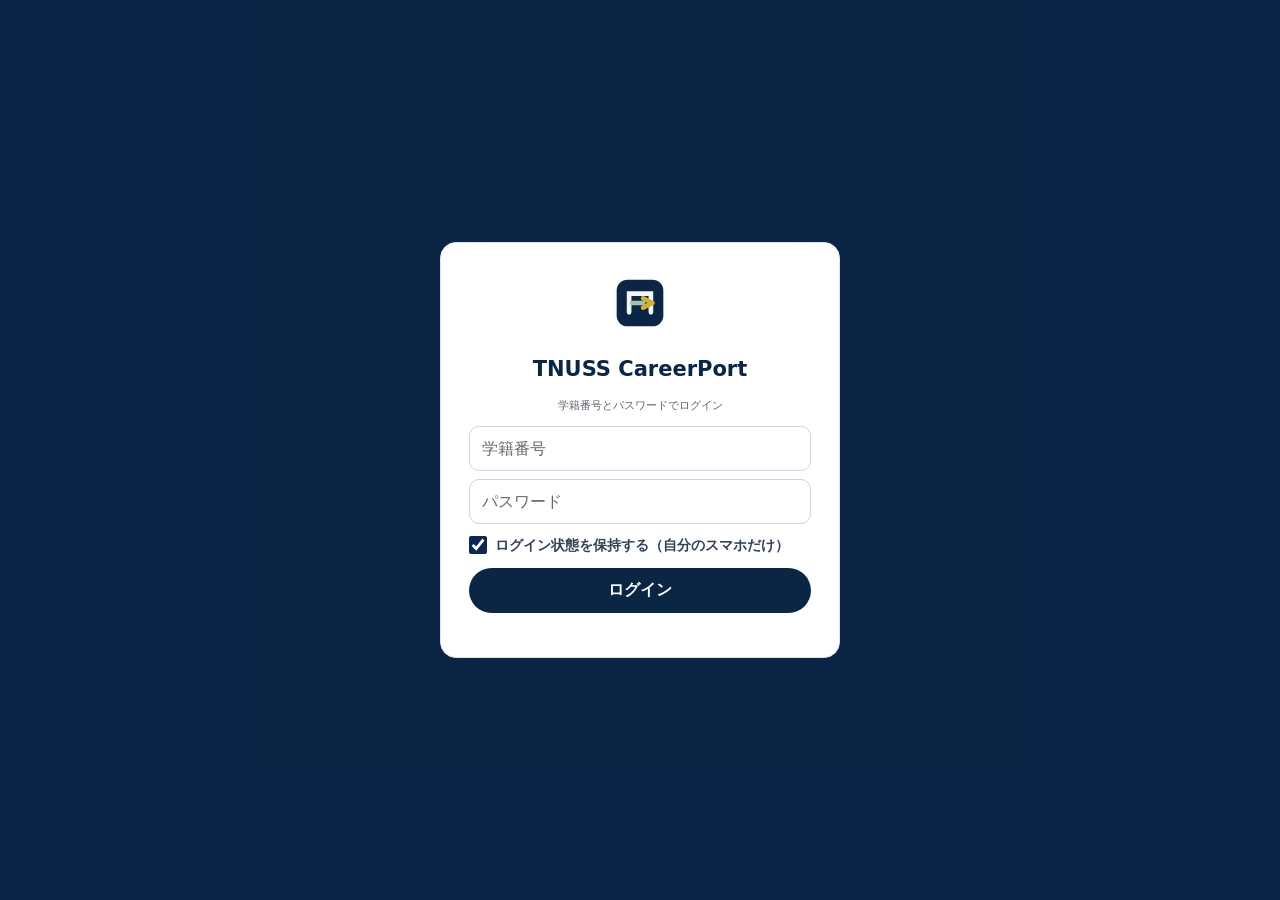
==== commit e321b0ae: "Add files via upload" ====
--- a/app/index.html
+++ b/app/index.html
@@ -1,90 +1,2953 @@
 <!DOCTYPE html>
+<!-- 自動生成: design/build.py が mobile-student.html から作ります。直接編集せず、元の mobile-student.html を直して build.py を再実行してください。 -->
+
 <html lang="ja">
 <head>
-  <meta charset="utf-8">
-  <meta name="viewport" content="width=device-width, initial-scale=1, viewport-fit=cover">
-  <title>TNUSS Bridge</title>
-  <meta name="theme-color" content="#ffffff" media="(prefers-color-scheme: light)">
-  <meta name="theme-color" content="#181c22" media="(prefers-color-scheme: dark)">
-  <meta name="color-scheme" content="light dark">
-  <link rel="manifest" href="manifest.webmanifest">
-  <link rel="icon" type="image/png" href="icons/icon-192.png">
-  <link rel="apple-touch-icon" href="icons/apple-touch-icon.png">
-  <meta name="apple-mobile-web-app-capable" content="yes">
-  <meta name="mobile-web-app-capable" content="yes">
-  <meta name="apple-mobile-web-app-title" content="TNUSS Bridge">
-  <meta name="apple-mobile-web-app-status-bar-style" content="default">
-  <link rel="stylesheet" href="style.css?v=20261102a">
-  <script>
-    // 起動できないときに、原因を画面に表示するための記録
-    window.__errors = [];
-    window.addEventListener('error', function (e) {
-      window.__errors.push((e.message || 'エラー') + (e.filename ? '（' + String(e.filename).split('/').pop() + ':' + e.lineno + '）' : ''));
-    });
-    window.showFatal = function (title, text) {
-      var v = document.getElementById('view');
-      if (!v) return;
-      var esc = function (s) { return String(s).replace(/&/g, '&amp;').replace(/</g, '&lt;').replace(/>/g, '&gt;'); };
-      v.innerHTML = '<div style="padding:96px 28px 28px;text-align:center;font-family:-apple-system,sans-serif;color:#555;line-height:1.7">' +
-        '<div style="font-size:19px;font-weight:700;color:#111;margin-bottom:10px">' + esc(title) + '</div>' +
-        '<div style="white-space:pre-wrap;font-size:14px">' + esc(text) + '</div>' +
-        '<button onclick="location.reload()" style="margin-top:22px;padding:12px 28px;border:0;border-radius:24px;background:#1f4b8f;color:#fff;font-size:16px">再読み込み</button></div>';
-    };
-  </script>
+<base target="_top">
+<meta charset="UTF-8">
+<meta name="viewport" content="width=device-width, initial-scale=1, viewport-fit=cover">
+<meta name="apple-mobile-web-app-capable" content="yes">
+<meta name="apple-mobile-web-app-status-bar-style" content="default">
+<meta name="theme-color" content="#ffffff">
+<title>TNUSS CareerPort</title>
+<style>
+/* ── Reset / Root ── */
+*, *::before, *::after { box-sizing: border-box; margin: 0; padding: 0; }
+:root {
+ --navy: #0B2545;
+ --navy-light: #1e3a5f;
+ --gold: #D4AF37;
+ --bg: #F0F4F8;
+ --card: #fff;
+ --border: #e2e8f0;
+ --muted: #64748b;
+ --ok: #059669;
+ --ng: #dc2626;
+ --radius: 16px;
+ --safe-bottom: env(safe-area-inset-bottom, 0px);
+}
+html { font-size: 16px; -webkit-text-size-adjust: 100%; }
+body { font-family: -apple-system, 'Hiragino Sans', 'Yu Gothic UI', sans-serif; background: var(--bg); color: var(--cp-text); min-height: 100vh; overscroll-behavior: none; }
+
+/* ── Header（Bridge の上のバー） ── */
+header {
+ position: sticky; top: 0; z-index: 50;
+ padding: calc(6px + var(--cp-safe-top)) 14px 6px; min-height: 56px; box-sizing: border-box;
+ background: var(--cp-bar); -webkit-backdrop-filter: saturate(160%) blur(14px); backdrop-filter: saturate(160%) blur(14px);
+ border-bottom: 1px solid var(--cp-border);
+ display: flex; align-items: center; justify-content: space-between; gap: 8px;
+}
+.brand-row { display: flex; align-items: center; gap: 8px; min-width: 0; }
+.brand-mark { width: 30px; height: 30px; flex: none; }
+.brand-text { display: flex; flex-direction: column; line-height: 1.15; min-width: 0; }
+.brand-text strong { color: var(--cp-ink); font-size: 1.05rem; font-weight: 800; letter-spacing: .2px; white-space: nowrap; }
+.brand-text small { color: var(--cp-text-2); font-size: 10px; font-weight: 800; letter-spacing: .16em; }
+.hdr-end { display: flex; align-items: center; gap: 10px; min-width: 0; }
+.hdr-who { display: flex; flex-direction: column; align-items: flex-end; line-height: 1.2; min-width: 0; max-width: 46vw; text-align: right; }
+.hdr-who b { font-size: 13px; font-weight: 700; color: var(--cp-ink); max-width: 100%; overflow: hidden; text-overflow: ellipsis; white-space: nowrap; }
+.hdr-who small { font-size: 11px; color: var(--cp-text-2); white-space: nowrap; }
+.hdr-right { display: flex; align-items: center; gap: 8px; flex: none; }
+.hdr-right .cp-bell { margin: 0; }
+
+/* ── Main scroll area ── */
+main { max-width: 680px; margin: 0 auto; padding: 12px 12px calc(76px + var(--cp-safe-bottom) + 8px); display: flex; flex-direction: column; gap: 12px; }
+
+/* ── Tab pane ── */
+.tab-pane { display: none; flex-direction: column; gap: 12px; }
+.tab-pane.active { display: flex; }
+
+/* ── Card ── */
+.card { background: var(--card); border: 1px solid var(--cp-border); border-radius: var(--radius); padding: 16px; box-shadow: none; }
+.card-title { display: flex; align-items: center; gap: 6px; font-size: 15px; font-weight: 700; color: var(--cp-ink); margin-bottom: 14px; }
+
+/* ── Form elements ── */
+.fg { display: flex; flex-direction: column; gap: 5px; margin-bottom: 12px; }
+.fg:last-of-type { margin-bottom: 0; }
+.fg label { font-size: 12px; font-weight: 600; color: var(--muted); }
+input[type="text"], input[type="date"], input[type="number"], textarea, select {
+ width: 100%; font-size: 16px;
+ padding: 12px 14px;
+ border: 1.5px solid var(--border); border-radius: 10px;
+ background: var(--cp-bg); color: var(--cp-text);
+ -webkit-appearance: none; appearance: none; outline: none;
+ transition: border-color .15s;
+}
+input:focus, textarea:focus, select:focus { border-color: var(--navy); background: var(--cp-surface); }
+textarea { resize: vertical; min-height: 84px; line-height: 1.6; }
+select { background-image: url("data:image/svg+xml,%3Csvg xmlns='http://www.w3.org/2000/svg' width='12' height='8'%3E%3Cpath d='M6 8L0 0h12z' fill='%2364748b'/%3E%3C/svg%3E"); background-repeat: no-repeat; background-position: right 14px center; padding-right: 36px; }
+
+/* Hours quick-select */
+.hours-row { display: flex; gap: 6px; flex-wrap: wrap; }
+.h-btn {
+ flex: 1; min-width: 44px; height: 40px;
+ border: 1.5px solid var(--border); border-radius: 8px;
+ background: var(--cp-bg); color: var(--muted); font-size: 14px; font-weight: 600; cursor: pointer;
+ transition: all .15s;
+}
+.h-btn.sel { border-color: var(--navy); background: var(--navy); color: #fff; }
+
+/* Collapsible optional fields */
+.opt-toggle { display: flex; align-items: center; gap: 4px; background: none; border: none; color: var(--muted); font-size: 13px; cursor: pointer; padding: 4px 0; width: 100%; }
+.opt-toggle .material-symbols-rounded { font-size: 16px; transition: transform .2s; }
+.opt-toggle.open .material-symbols-rounded { transform: rotate(90deg); }
+.opt-fields { display: none; flex-direction: column; gap: 0; margin-top: 8px; }
+.opt-fields.open { display: flex; }
+
+/* Submit button */
+.submit-btn {
+ width: 100%; height: 52px;
+ background: var(--navy); color: #fff;
+ border: none; border-radius: 999px;
+ font-size: 16px; font-weight: 700; cursor: pointer;
+ display: flex; align-items: center; justify-content: center; gap: 8px;
+ margin-top: 16px;
+ transition: opacity .15s, transform .1s;
+ -webkit-tap-highlight-color: transparent;
+}
+.submit-btn:active { opacity: .85; transform: scale(.98); }
+.submit-btn:disabled { opacity: .5; cursor: not-allowed; }
+.submit-btn .material-symbols-rounded { font-size: 20px; }
+
+/* Recent entries */
+.recent-head { display: flex; align-items: center; justify-content: space-between; margin-bottom: 8px; }
+.recent-title { font-size: 13px; font-weight: 700; color: var(--muted); display: flex; align-items: center; gap: 4px; }
+.entry { border-left: 3px solid var(--border); padding: 8px 10px; margin-bottom: 8px; border-radius: 0 8px 8px 0; background: var(--cp-bg); }
+.entry:last-child { margin-bottom: 0; }
+.entry-head { display: flex; align-items: center; gap: 6px; margin-bottom: 3px; }
+.entry-date { font-size: 11px; color: var(--muted); font-weight: 600; }
+.entry-subj { font-size: 10px; padding: 1px 6px; border-radius: 3px; background: var(--cp-info-bg); color: var(--cp-accent-ink); font-weight: 600; }
+.entry-title { font-size: 13px; font-weight: 600; color: var(--cp-text); }
+.entry-body { font-size: 12px; color: var(--cp-text-2); line-height: 1.4; overflow: hidden; display: -webkit-box; -webkit-line-clamp: 2; -webkit-box-orient: vertical; }
+.entry.learning { border-left-color: #38bdf8; }
+.entry.inquiry { border-left-color: #fbbf24; }
+
+/* Goal cards */
+.goal-current { background: linear-gradient(135deg, var(--cp-info-bg), var(--cp-info-bg)); border-radius: 12px; padding: 14px; margin-bottom: 8px; }
+.goal-scope { font-size: 10px; font-weight: 700; color: var(--cp-accent-ink); background: rgba(255,255,255,.7); border-radius: 999px; padding: 1px 8px; display: inline-block; margin-bottom: 6px; }
+.goal-text { font-size: 14px; color: var(--cp-text); line-height: 1.55; }
+.goal-none { color: var(--muted); font-size: 13px; font-style: italic; }
+
+/* Scope toggle */
+.scope-row { display: flex; background: var(--cp-hover); border-radius: 10px; padding: 3px; gap: 3px; }
+.scope-btn { flex: 1; height: 38px; border: none; border-radius: 8px; font-size: 14px; font-weight: 600; cursor: pointer; background: transparent; color: var(--muted); transition: all .2s; }
+.scope-btn.active { background: var(--navy); color: #fff; box-shadow: 0 1px 4px rgba(0,0,0,.2); }
+
+/* Aspiration field chips */
+.field-chips { display:flex; flex-wrap:wrap; gap:5px; margin-bottom:6px; }
+.field-chip { font-size:11px; padding:3px 9px; border-radius:20px; border:1px solid #c4b5fd; background:var(--cp-other-bg); color:var(--cp-other-fg); cursor:pointer; font-weight:600; transition:all .15s; }
+.field-chip.active { background:#7c3aed; color:#fff; border-color:#7c3aed; }
+/* Cert quick-tags */
+.quick-tag { display:inline-block; padding:3px 12px; background:var(--cp-warn-bg); color:var(--cp-warn-fg); border-radius:100px; font-size:11px; font-weight:600; cursor:pointer; border:1px solid #fb923c; user-select:none; }
+.quick-tag:active { background:var(--navy); color:#fff; border-color:var(--navy); }
+/* Kiso collapsible */
+#kiso-card details summary { display:flex; align-items:center; gap:8px; cursor:pointer; list-style:none; -webkit-appearance:none; }
+#kiso-card details summary::-webkit-details-marker { display:none; }
+#kiso-card details[open] #kiso-arrow { transform:rotate(180deg); }
+
+/* Other tab */
+.other-btn {
+ display: flex; align-items: center; gap: 12px;
+ padding: 16px; background: var(--card); border-radius: 14px;
+ border: 1.5px solid var(--border); cursor: pointer;
+ box-shadow: 0 1px 3px rgba(0,0,0,.06);
+ -webkit-tap-highlight-color: transparent;
+ transition: background .15s;
+}
+.other-btn:active { background: var(--cp-bg); }
+.other-btn .ob-icon { width: 44px; height: 44px; border-radius: 12px; display: flex; align-items: center; justify-content: center; flex-shrink: 0; }
+.other-btn .ob-text strong { display: block; font-size: 15px; font-weight: 700; color: var(--cp-text); }
+.other-btn .ob-text span { font-size: 12px; color: var(--muted); }
+.other-btn .material-symbols-rounded.arrow { color: var(--muted); font-size: 20px; margin-left: auto; }
+
+/* Sub-forms */
+.sub-form { display: none; flex-direction: column; gap: 0; padding-top: 4px; }
+.sub-form.open { display: flex; }
+
+/* ── Toast ── */
+#toast {
+ position: fixed; bottom: calc(72px + var(--cp-safe-bottom) + 8px); left: 50%; transform: translateX(-50%) translateY(20px);
+ background: #1e293b; color: #fff; padding: 10px 20px; border-radius: 999px;
+ font-size: 14px; font-weight: 600; white-space: nowrap;
+ opacity: 0; pointer-events: none; transition: all .25s;
+ display: flex; align-items: center; gap: 6px; z-index: 200;
+}
+#toast.show { opacity: 1; transform: translateX(-50%) translateY(0); }
+#toast.ok { background: var(--cp-ok-solid); }
+#toast.err { background: var(--cp-danger-solid); }
+
+/* ── Loading screen ── */
+#loading-screen {
+ position: fixed; inset: 0; background: var(--navy);
+ display: flex; flex-direction: column; align-items: center; justify-content: center; gap: 16px; z-index: 300;
+}
+.spin { width: 36px; height: 36px; border: 3px solid rgba(255,255,255,.3); border-top-color: #fff; border-radius: 50%; animation: spin .7s linear infinite; }
+@keyframes spin { to { transform: rotate(360deg); } }
+#loading-screen p { color: rgba(255,255,255,.8); font-size: 14px; }
+
+/* ── Material icons: デザインシステム側(cp-ui)のインラインSVGを使う ── */
+
+/* Empty state / skeleton */
+.empty-note { text-align: center; color: var(--muted); font-size: 13px; padding: 16px 0; }
+.skel { background: linear-gradient(90deg,var(--cp-hover) 25%,var(--cp-border) 50%,var(--cp-hover) 75%); background-size: 200% 100%; animation: skel 1.4s infinite; border-radius: 6px; height: 14px; }
+@keyframes skel { 0%{background-position:200% 0} 100%{background-position:-200% 0} }
+
+/* ════════════════════════════════════
+ GAMIFICATION STATS CARD
+════════════════════════════════════ */
+.stats-card {
+ background: var(--cp-navy); color: #fff;
+ border-radius: var(--radius); padding: 16px;
+ overflow: hidden; position: relative;
+}
+.stats-card::before {
+ content: ''; position: absolute; top: -30px; right: -30px;
+ width: 120px; height: 120px; background: rgba(212,175,55,.08); border-radius: 50%; pointer-events: none;
+}
+.stats-top { display: flex; align-items: center; justify-content: space-between; margin-bottom: 14px; }
+.streak-block { display: flex; flex-direction: column; gap: 2px; }
+.streak-flame-num { display: flex; align-items: baseline; gap: 4px; line-height: 1; }
+.flame-icon { font-size: 30px; display: inline-block; animation: flicker 2.2s ease-in-out infinite; transform-origin: bottom center; }
+@keyframes flicker { 0%,100%{transform:rotate(-4deg) scale(1)} 50%{transform:rotate(4deg) scale(1.12)} }
+.week-heatmap.long { grid-template-columns: repeat(10, 1fr); gap: 4px; }
+.week-heatmap.long .wday-dot { height: 28px; font-size: 11px; border-radius: 7px; }
+.week-heatmap.long .wday-dot em { display: none; }
+.wday-dot em { font-style: normal; font-size: 8px; font-weight: 600; opacity: .75; }
+.streak-num { font-size: 44px; font-weight: 900; color: var(--gold); line-height: 1; letter-spacing: -1px; }
+.streak-suffix { font-size: 14px; font-weight: 700; color: rgba(212,175,55,.8); align-self: flex-end; padding-bottom: 4px; }
+.streak-label { font-size: 11px; color: rgba(255,255,255,.7); font-weight: 700; letter-spacing: .3px; margin-bottom: 4px; }
+.streak-next { margin-bottom: 12px; }
+.sn-text { font-size: 12px; color: rgba(255,255,255,.85); margin-bottom: 5px; }
+.sn-text b { color: var(--gold); font-weight: 800; }
+.sn-bar { height: 6px; border-radius: 99px; background: rgba(255,255,255,.14); overflow: hidden; }
+.sn-bar span { display: block; height: 100%; width: 0; border-radius: 99px; background: linear-gradient(90deg, #e9c75a, #d4af37); transition: width .5s ease; }
+.hm-legend { display: flex; justify-content: space-between; align-items: center; font-size: 10px; color: rgba(255,255,255,.6); margin-bottom: 4px; }
+.hm-keys { display: inline-flex; align-items: center; gap: 4px; }
+.hm-keys i { width: 10px; height: 10px; border-radius: 3px; display: inline-block; margin-left: 6px; }
+.hm-keys i.k0 { background: rgba(255,255,255,.12); margin-left: 0; }
+.hm-keys i.k1 { background: rgba(56,189,248,.55); }
+.hm-keys i.k3 { background: rgba(212,175,55,.8); }
+.stats-mini-row { display: flex; gap: 16px; align-items: center; }
+.stat-divider { width: 1px; height: 32px; background: rgba(255,255,255,.15); }
+.stat-item { display: flex; flex-direction: column; align-items: flex-end; gap: 1px; }
+.stat-item .si-val { font-size: 22px; font-weight: 800; color: #fff; line-height: 1; }
+.stat-item .si-lbl { font-size: 10px; color: rgba(255,255,255,.45); font-weight: 600; }
+/* 30-day heatmap grid */
+.week-heatmap { display: grid; grid-template-columns: repeat(7, 1fr); gap: 5px; margin-bottom: 8px; }
+.wday { display: flex; }
+.wday-dot {
+ width: 100%; height: 36px; border-radius: 9px;
+ background: rgba(255,255,255,.1);
+ display: flex; flex-direction: column; align-items: center; justify-content: center; line-height: 1.15;
+ font-size: 12px; font-weight: 800; color: rgba(255,255,255,.7);
+ transition: background .2s; border: 1.5px solid transparent;
+}
+/* 記録あり（時間強度 i1/i2/i3） */
+.wday-dot.has-log { background: rgba(56,189,248,.2); color: rgba(255,255,255,.5); }
+.wday-dot.has-log.i2 { background: rgba(56,189,248,.42); color: #93e4fc; }
+.wday-dot.has-log.i3 { background: rgba(56,189,248,.68); color: #fff; }
+/* ストリーク中の日 */
+.wday-dot.streak-day { background: rgba(212,175,55,.28); color: var(--gold); border-color: rgba(212,175,55,.35); }
+.wday-dot.streak-day.i2 { background: rgba(212,175,55,.52); color: var(--gold); border-color: rgba(212,175,55,.55); }
+.wday-dot.streak-day.i3 { background: rgba(212,175,55,.78); color: #fff; border-color: rgba(212,175,55,.7); box-shadow: 0 0 6px rgba(212,175,55,.35); }
+/* 今日のリング */
+.wday-dot.today-ring { border-color: rgba(255,255,255,.55) !important; }
+.wday-lbl { display: none; }
+.wday-lbl.today-lbl { display: none; }
+.moti-msg { font-size: 12px; color: rgba(255,255,255,.65); text-align: center; padding-top: 10px; border-top: 1px solid rgba(255,255,255,.1); font-style: italic; line-height: 1.5; }
+.moti-msg.at-risk { color: #fbbf24; font-style: normal; font-weight: 600; }
+@keyframes streak-pop { 0%{transform:scale(1)} 40%{transform:scale(1.5);color:#ffd700;text-shadow:0 0 16px rgba(255,215,0,.8)} 100%{transform:scale(1)} }
+.streak-pop { animation: streak-pop .55s cubic-bezier(.34,1.56,.64,1); }
+@keyframes save-flash { 0%{box-shadow:0 0 0 0 rgba(5,150,105,.5)} 60%{box-shadow:0 0 0 12px rgba(5,150,105,0)} 100%{box-shadow:0 0 0 0 rgba(5,150,105,0)} }
+.save-flash { animation: save-flash .7s ease-out; }
+
+/* Achievement popup */
+#achieve-pop {
+ position: fixed; bottom: calc(72px + var(--safe-bottom) + 64px); left: 50%;
+ transform: translateX(-50%) scale(.6) translateY(20px);
+ background: linear-gradient(135deg, #D4AF37, #f59e0b); color: var(--cp-ink);
+ padding: 12px 28px; border-radius: 20px; font-size: 14px; font-weight: 800;
+ white-space: nowrap; opacity: 0; pointer-events: none; z-index: 250;
+ box-shadow: 0 6px 24px rgba(212,175,55,.55);
+ transition: all .45s cubic-bezier(.34,1.56,.64,1); text-align: center;
+}
+#achieve-pop.show { opacity: 1; transform: translateX(-50%) scale(1) translateY(0); }
+
+/* ════════════════════════════════════
+ SHARED FEED
+════════════════════════════════════ */
+.feed-header {
+ display: flex; align-items: center; justify-content: space-between;
+ cursor: pointer; user-select: none; -webkit-tap-highlight-color: transparent;
+ margin-bottom: 0;
+}
+.feed-chevron { color: var(--muted); font-size: 20px; transition: transform .25s; }
+.feed-chevron.open { transform: rotate(180deg); }
+.feed-body { margin-top: 12px; }
+.feed-entry {
+ padding: 10px 12px; background: var(--cp-bg); border-radius: 10px;
+ margin-bottom: 8px; border: 1px solid var(--border);
+ border-left: 3px solid #a78bfa;
+}
+.feed-entry:last-child { margin-bottom: 0; }
+.feed-meta { display: flex; align-items: center; gap: 6px; margin-bottom: 4px; flex-wrap: wrap; }
+.feed-grade-cls { font-size: 10px; font-weight: 700; color: var(--cp-other-fg); background: var(--cp-other-bg); border-radius: 3px; padding: 1px 6px; }
+.feed-subject { font-size: 10px; font-weight: 600; padding: 1px 6px; border-radius: 3px; background: var(--cp-info-bg); color: var(--cp-accent-ink); }
+.feed-hours { font-size: 10px; color: var(--muted); }
+.feed-date { font-size: 10px; color: var(--muted); }
+.feed-title { font-size: 13px; font-weight: 600; color: var(--cp-text); margin-bottom: 2px; }
+.feed-content { font-size: 12px; color: var(--cp-text-2); line-height: 1.4; overflow: hidden; display: -webkit-box; -webkit-line-clamp: 2; -webkit-box-orient: vertical; }
+.feed-share-hint {
+ margin-top: 12px; padding: 10px 12px;
+ background: var(--cp-ok-bg); border-radius: 10px; border: 1px solid var(--cp-ok-bd);
+ font-size: 12px; color: var(--cp-ok-fg); line-height: 1.6; text-align: center;
+}
+.feed-share-hint strong { display: block; margin-bottom: 4px; font-size: 13px; }
+
+/* ════════════════════════════════════
+ SHARE TOGGLE SWITCH
+════════════════════════════════════ */
+.toggle-row { display: flex; align-items: center; justify-content: space-between; padding: 10px 0; }
+.toggle-text { font-size: 15px; font-weight: 600; color: var(--cp-text); line-height: 1.4; }
+.toggle-wrap { position: relative; cursor: pointer; flex-shrink: 0; }
+.toggle-wrap input { position: absolute; opacity: 0; width: 0; height: 0; }
+.toggle-track { display: block; width: 52px; height: 30px; background: #d1d5db; border-radius: 999px; transition: background .2s; position: relative; }
+.toggle-track .toggle-thumb { position: absolute; top: 3px; left: 3px; width: 24px; height: 24px; background: var(--cp-surface); border-radius: 50%; transition: transform .25s; box-shadow: 0 1px 4px rgba(0,0,0,.25); }
+.toggle-wrap input:checked + .toggle-track { background: var(--ok); }
+.toggle-wrap input:checked + .toggle-track .toggle-thumb { transform: translateX(22px); }
+
+/* share status chip */
+.share-chip { display: inline-flex; align-items: center; gap: 4px; font-size: 11px; font-weight: 700; padding: 2px 8px; border-radius: 999px; }
+.share-chip.on { background: var(--cp-ok-bg); color: var(--ok); }
+.share-chip.off { background: var(--cp-hover); color: var(--muted); }
+
+/* ════════════════════════════════════
+ FEED FILTER CHIPS + STATS BAR
+════════════════════════════════════ */
+.feed-filters { display: flex; flex-direction: column; gap: 6px; margin-bottom: 12px; }
+.chip-row { display: flex; gap: 4px; align-items: center; flex-wrap: wrap; }
+.chip-label { font-size: 10px; color: var(--muted); font-weight: 700; flex-shrink: 0; min-width: 30px; }
+.chip {
+ padding: 4px 12px; border-radius: 999px;
+ border: 1.5px solid var(--border);
+ font-size: 12px; font-weight: 600; color: var(--muted); background: var(--cp-bg);
+ cursor: pointer; -webkit-tap-highlight-color: transparent; transition: all .15s;
+}
+.chip.active { border-color: #7c3aed; background: var(--cp-other-bg); color: var(--cp-other-fg); }
+.feed-stats {
+ display: flex; background: var(--cp-other-bg); border-radius: 10px;
+ padding: 8px 0; margin-bottom: 12px;
+ align-items: center; justify-content: space-around;
+}
+.feed-stat-item { display: flex; flex-direction: column; align-items: center; gap: 1px; }
+.feed-stat-val { font-size: 18px; font-weight: 800; color: var(--cp-other-fg); }
+.feed-stat-lbl { font-size: 9px; color: var(--muted); font-weight: 600; }
+.feed-stat-div { width: 1px; height: 28px; background: rgba(124,58,237,.2); }
+
+/* ════ 毎日開きたくなる工夫（あいさつ・ミッション・スタンプ・ひとこと） ════ */
+.hello { padding: 2px 4px 0; }
+.hello-main { font-size: 1.25rem; font-weight: 800; color: var(--cp-ink); line-height: 1.3; }
+.hello-sub { font-size: 12.5px; color: var(--cp-text-2); margin-top: 2px; }
+.mission h2, .daily h2 { margin: 0; font-size: 1rem; color: var(--cp-ink); }
+.mission-head { display: flex; align-items: center; justify-content: space-between; gap: 8px; margin-bottom: 8px; }
+.mission-count { font-size: 13px; font-weight: 800; color: var(--cp-ink); background: var(--cp-tint-soft); border-radius: 999px; padding: 2px 10px; }
+.mission-bar { height: 8px; border-radius: 99px; background: var(--cp-hover); overflow: hidden; margin-bottom: 10px; }
+.mission-bar > span { display: block; height: 100%; width: 0; background: var(--cp-sage-600); border-radius: 99px; transition: width .5s ease; }
+.mission-list { display: grid; gap: 6px; }
+.mi { display: flex; align-items: center; gap: 12px; width: 100%; text-align: left; background: transparent; border: 1.5px solid var(--cp-border); border-radius: 12px; padding: 10px 12px; cursor: pointer; font: inherit; color: var(--cp-text); min-height: 52px; }
+.mi:hover { background: var(--cp-hover); }
+.mi .mk { flex: none; width: 26px; height: 26px; border-radius: 50%; border: 2px solid var(--cp-border-strong); display: grid; place-items: center; color: #fff; font-size: 16px; }
+.mi.done { background: var(--cp-ok-bg); border-color: var(--cp-ok-bd); }
+.mi.done .mk { background: var(--cp-ok-solid); border-color: var(--cp-ok-solid); }
+.mi .mt { flex: 1; min-width: 0; font-weight: 700; font-size: 14px; }
+.mi .ms { display: block; font-weight: 500; font-size: 12px; color: var(--cp-text-2); }
+.mi .mg { flex: none; color: var(--cp-muted); }
+.mission-done { margin-top: 10px; padding: 10px 12px; border-radius: 12px; background: var(--cp-warm); color: var(--cp-warm-ink); font-weight: 700; font-size: 13.5px; text-align: center; }
+.week-stamps { margin-top: 14px; padding-top: 12px; border-top: 1px solid var(--cp-border); }
+.ws-title { font-size: 12.5px; font-weight: 700; color: var(--cp-text-2); margin-bottom: 8px; }
+.ws-row { display: grid; grid-template-columns: repeat(7, 1fr); gap: 6px; }
+.ws { display: flex; flex-direction: column; align-items: center; gap: 4px; font-size: 11px; color: var(--cp-text-2); }
+.ws i { width: 34px; height: 34px; border-radius: 50%; border: 2px dashed var(--cp-border-strong); display: grid; place-items: center; font-style: normal; font-size: 16px; }
+.ws.on i { border: 0; background: var(--cp-navy); color: #fff; }
+.ws.today i { outline: 2px solid var(--cp-gold); outline-offset: 2px; }
+.ws.future { opacity: .45; }
+.daily { background: var(--cp-info-bg); border-color: var(--cp-info-bd); }
+.daily-kind { display: flex; align-items: center; gap: 8px; margin-bottom: 6px; }
+.daily-chip { font-size: 11px; font-weight: 800; border-radius: 999px; padding: 2px 10px; background: var(--cp-surface); color: var(--cp-info-fg); border: 1px solid var(--cp-info-bd); }
+.daily-text { margin: 0; font-size: 15px; line-height: 1.7; color: var(--cp-text); }
+.daily-go { margin-top: 10px; display: inline-flex; align-items: center; gap: 6px; min-height: 40px; padding: 0 14px; border-radius: 999px; border: 1.5px solid var(--cp-info-fg); background: var(--cp-surface); color: var(--cp-info-fg); font: inherit; font-weight: 700; font-size: 13px; cursor: pointer; }
+@media (prefers-reduced-motion: reduce) { .mission-bar > span { transition: none; } }
+/* 教科ボタン: 画面の幅に合わせて列を決め、長い名前（保健体育・技術家庭）も、ボタンの中に収める */
+#ll-subj-row { display: grid !important; grid-template-columns: repeat(4, 1fr); gap: 6px !important; }
+#ll-subj-row .h-btn { flex: none; min-width: 0; width: 100%; height: 38px; padding: 0 2px; font-size: clamp(11.5px, 3.3vw, 13px); line-height: 1.15; overflow: hidden; text-overflow: ellipsis; white-space: nowrap; }
+/* 校内成績の「表示する年度」: ラベル + 前へ／次へ + 大きな選択欄 */
+.yr-box { display: flex; align-items: center; justify-content: space-between; gap: 8px; padding: 0; margin-bottom: 10px; }
+.yr-label { position: absolute; width: 1px; height: 1px; overflow: hidden; clip: rect(0 0 0 0); white-space: nowrap; }
+.yr-stepper { display: flex; align-items: center; gap: 6px; width: 100%; }
+.yr-btn { width: 34px; height: 34px; border-radius: 9px; border: 1.5px solid var(--border); background: var(--cp-surface); color: var(--cp-ink); display: inline-flex; align-items: center; justify-content: center; cursor: pointer; padding: 0; }
+.yr-btn .material-symbols-rounded { font-size: 22px; }
+.yr-btn:disabled { opacity: .35; cursor: default; }
+#mob-grade-year { flex: 1; width: auto; min-width: 0; height: 34px; padding: 0 24px 0 10px; font-size: 16px; font-weight: 800; color: var(--cp-ink); text-align: center; text-align-last: center; border-radius: 10px; background-color: var(--cp-surface); }
+/* ── スマホ版の整え（PC版と同じボタン・枠線・フォーカスの規則） ── */
+.h-btn { white-space: nowrap; font-size: 13px; padding-left: 4px; padding-right: 4px; min-width: 0; }
+button:focus-visible, a:focus-visible, input:focus-visible, select:focus-visible, textarea:focus-visible { outline: 2px solid var(--cp-navy); outline-offset: 2px; }
+input:not([type=checkbox], [type=radio], [type=range]), select, textarea { border-color: var(--cp-border-strong); }
+input:focus, select:focus, textarea:focus { border-color: var(--cp-navy); box-shadow: 0 0 0 3px var(--cp-tint-soft); outline: none; }
+
+/* ════ 部品の統一（ボタン・選択肢・入力欄・配色を、アクセントの色に揃える） ════ */
+:root { --cp-other-bg: var(--cp-tint-soft); --cp-other-fg: var(--cp-ink); --ctl-r: 12px; }
+input[type="text"], input[type="date"], input[type="number"], textarea, select { border-color: var(--cp-border-strong); border-radius: var(--ctl-r); }
+/* 選ぶボタン（時間・絞り込み・分野・タグ）は全部同じ形。選ぶと、アクセントの色で塗る */
+.h-btn, .chip, .field-chip, .quick-tag { border: 1.5px solid var(--cp-border-strong); background: var(--cp-surface); color: var(--cp-text-2); font-weight: 700; box-shadow: none; }
+.h-btn { height: 40px; border-radius: var(--ctl-r); font-size: 14px; }
+.chip, .field-chip, .quick-tag { display: inline-flex; align-items: center; min-height: 34px; padding: 0 14px; border-radius: 999px; font-size: 13px; }
+.h-btn.sel, .chip.active, .field-chip.active { background: var(--cp-navy); border-color: var(--cp-navy); color: #fff; }
+.quick-tag:active { background: var(--cp-navy); border-color: var(--cp-navy); color: #fff; }
+.scope-row { border-radius: var(--ctl-r); }
+.scope-btn { border-radius: calc(var(--ctl-r) - 3px); font-weight: 700; }
+.scope-btn.active { background: var(--cp-navy); color: #fff; box-shadow: none; }
+/* 主ボタン・副ボタン */
+.submit-btn { height: 48px; border-radius: var(--ctl-r); background: var(--cp-tint); color: var(--cp-on-tint); font-size: 15px; margin-top: 14px; }
+.submit-btn .material-symbols-rounded { color: inherit; }
+.daily-go, .more-btn { min-height: 40px; border-radius: var(--ctl-r); }
+.more-btn { width: 100%; margin-top: 6px; border: 1.5px solid var(--cp-border-strong); background: var(--cp-surface); color: var(--cp-text-2); font: inherit; font-weight: 700; font-size: 13px; cursor: pointer; }
+.other-btn { border-color: var(--cp-border); border-radius: var(--cp-r, 14px); box-shadow: none; }
+.feed-stats { background: var(--cp-tint-soft); }
+.feed-stat-div { background: var(--cp-border-strong); }
+/* ホームの設定（ふだんは閉じておく） */
+.settings-card { padding: 0; }
+.settings-card > summary { display: flex; align-items: center; gap: 10px; padding: 14px 16px; min-height: 52px; cursor: pointer; list-style: none; font-weight: 700; font-size: 14px; color: var(--cp-ink); }
+.settings-card > summary::-webkit-details-marker { display: none; }
+.settings-card > summary span:nth-child(2) { flex: 1; }
+.settings-card .chev { transition: transform .2s; color: var(--cp-muted); }
+.settings-card[open] .chev { transform: rotate(180deg); }
+.settings-body { padding: 0 12px 14px; display: flex; flex-direction: column; gap: 10px; }
+.settings-body > .cp-group, .settings-body > div > .cp-group { margin: 0; border: 0; background: transparent; box-shadow: none; padding: 0; }
+.settings-body .cp-row { padding: 8px 4px; border-top: 1px solid var(--cp-border); }
+.settings-body #theme-seg { display: flex; width: 100%; margin-top: 8px; }
+.settings-body #theme-seg button { flex: 1; }
+.settings-body .cp-swatches { gap: 8px; }
+.settings-body .cp-sw { width: 34px; height: 34px; }
+/* ダブルタップでの拡大を、ページ全体でなくす（ピンチの拡大は残す） */
+html, body, * { touch-action: manipulation; }
+</style>
+<meta name="color-scheme" content="light dark">
+<link rel="stylesheet" href="cp-design.css">
+<script src="cp-ui.js"></script>
+<link rel="manifest" href="manifest.webmanifest">
+<link rel="apple-touch-icon" href="icons/apple-touch-icon.png">
+<link rel="icon" type="image/png" href="icons/icon-192.png">
+<meta name="apple-mobile-web-app-title" content="CareerPort">
+<meta name="mobile-web-app-capable" content="yes">
 </head>
 <body>
-  <header id="navbar" class="navbar"></header>
-  <main id="view" class="view no-tabbar">
-    <div class="skeleton" style="margin-top:56px"></div><div class="skeleton"></div><div class="skeleton"></div>
-  </main>
-  <nav id="tabbar" class="tabbar hidden" aria-label="メニュー"></nav>
-
-  <script src="config.js"></script>
-  <script src="icons.js?v=20261102a"></script>
-  <script src="ui.js?v=20261102a"></script>
-  <script src="push.js?v=20261102a"></script>
-  <script src="app.js?v=20261102a"></script>
-  <script src="board.js?v=20261102a"></script>
-  <script src="calendar.js?v=20261102a"></script>
-  <script src="teacher.js?v=20261102a"></script>
-  <script>
-    (function () {
-      function has(expr) { try { return !!(new Function('return (' + expr + ')'))(); } catch (e) { return false; } }
-      var checks = [
-        ['config.js', 'typeof GAS_URL === "string"'],
-        ['icons.js', 'window.L && L.iconPaths'],
-        ['ui.js', 'window.L && L.ui'],
-        ['app.js', 'window.L && L.boot'],
-        ['board.js', 'window.L && L.views && L.views.home'],
-        ['calendar.js', 'window.L && L.views && L.views.cal'],
-        ['teacher.js', 'window.L && L.teacher']
-      ];
-      var missing = checks.filter(function (c) { return !has(c[1]); }).map(function (c) { return c[0]; });
-      if (missing.length) {
-        showFatal('アプリを起動できません', '次のファイルが見つからないか、古いままです。\n\n' + missing.join('\n') +
-          '\n\nGitHub に、pwa フォルダの中身がすべてアップロードされているか確認してください。' +
-          (window.__errors.length ? '\n\n（' + window.__errors[0] + '）' : ''));
+
+<!-- Achievement popup -->
+<div id="achieve-pop"></div>
+
+<!-- Loading screen -->
+<div id="loading-screen">
+ <svg width="40" height="40" viewBox="0 0 72 72">
+ <rect x="6" y="6" width="60" height="60" rx="14" fill="rgba(255,255,255,.2)"/>
+ <path d="M22 48V24h28v24" stroke="#F1F5F9" stroke-width="6" stroke-linecap="round" fill="none"/>
+ <path d="M26 36h14" stroke="#A3C1AD" stroke-width="6" stroke-linecap="round"/>
+ <path d="M40 30l12 6-12 6" fill="none" stroke="#D4AF37" stroke-width="6" stroke-linecap="round" stroke-linejoin="round"/>
+ </svg>
+ <div class="spin"></div>
+ <p>データを読み込み中...</p>
+</div>
+
+<!-- Toast -->
+<div id="toast"></div>
+
+<!-- Header -->
+<header>
+ <div class="brand-row">
+ <svg class="brand-mark" viewBox="0 0 72 72" xmlns="http://www.w3.org/2000/svg" aria-hidden="true">
+ <rect x="6" y="6" width="60" height="60" rx="14" fill="var(--cp-navy)"/>
+ <path d="M22 48V24h28v24" stroke="#F1F5F9" stroke-width="6" stroke-linecap="round" fill="none"/>
+ <path d="M26 36h14" stroke="#A3C1AD" stroke-width="6" stroke-linecap="round"/>
+ <path d="M40 30l12 6-12 6" fill="none" stroke="#D4AF37" stroke-width="6" stroke-linecap="round" stroke-linejoin="round"/>
+ </svg>
+ <div class="brand-text">
+ <small>TNUSS</small>
+ <strong>CareerPort</strong>
+ </div>
+ </div>
+ <div class="hdr-end">
+ <div id="hdr-user" class="hdr-who" aria-label="ログイン中の生徒"><b>読み込み中...</b></div>
+ <div id="cp-bell-host" class="hdr-right"></div>
+ </div>
+</header>
+
+<!-- Main -->
+<main>
+
+ <!-- 進路・活動の中の切り替え（目標 | 活動 | 進路情報） -->
+ <div id="career-seg" class="cp-seg" role="group" aria-label="進路・活動の表示切り替え" hidden style="align-self:center;">
+ <button type="button" data-sub="goal" onclick="switchTab('goal')">目標</button>
+ <button type="button" data-sub="activity" onclick="switchTab('activity')">活動</button>
+ <button type="button" data-sub="other" onclick="switchTab('other')">進路情報</button>
+ </div>
+
+ <!-- ══ TAB: ホーム ══ -->
+ <div id="tab-home" class="tab-pane active">
+ <div class="hello" id="home-hello" aria-live="polite"><div class="hello-main" id="hello-main"></div><div class="hello-sub" id="hello-sub"></div></div>
+ <div id="home-stats">
+ <!-- Stats Card (gamification) -->
+ <div class="stats-card" id="ll-stats-card">
+ <div class="stats-top">
+ <div class="streak-block">
+ <div class="streak-label">学習の連続記録</div>
+ <div class="streak-flame-num">
+ <span class="flame-icon" id="flame-icon">🔥</span>
+ <span class="streak-num" id="streak-num">0</span>
+ <span class="streak-suffix">日連続</span>
+ </div>
+ </div>
+ <div class="stats-mini-row">
+ <div class="stat-item">
+ <span class="si-val" id="month-hours">0</span>
+ <span class="si-lbl">今月の時間</span>
+ </div>
+ <div class="stat-divider"></div>
+ <div class="stat-item">
+ <span class="si-val" id="total-entries">0</span>
+ <span class="si-lbl">累計の件数</span>
+ </div>
+ </div>
+ </div>
+ <div class="streak-next"><div class="sn-text" id="streak-next-text"></div><div class="sn-bar" aria-hidden="true"><span id="streak-next-fill"></span></div></div>
+ <div class="week-heatmap" id="week-heatmap" role="img" aria-label="直近14日の学習記録"></div>
+ <div class="hm-legend" aria-hidden="true"><span id="hm-from">14日前</span><span class="hm-keys"><i class="k0"></i>なし<i class="k1"></i>記録あり<i class="k3"></i>連続中</span><span>今日</span></div>
+ <div class="moti-msg" id="moti-msg">読み込み中...</div>
+ </div>
+ </div>
+ <!-- きょうのミッション -->
+ <section class="card mission" id="mission-card" aria-labelledby="mission-title" hidden>
+ <div class="mission-head">
+ <h2 id="mission-title">きょうのミッション</h2>
+ <span class="mission-count" id="mission-count"></span>
+ </div>
+ <div class="mission-bar" aria-hidden="true"><span id="mission-bar-fill"></span></div>
+ <div id="mission-list" class="mission-list"></div>
+ <div id="mission-done" class="mission-done" hidden></div>
+ <div class="week-stamps" aria-label="今週の記録">
+ <div class="ws-title">今週のスタンプ <span id="ws-count"></span></div>
+ <div id="ws-row" class="ws-row"></div>
+ </div>
+ </section>
+ <!-- きょうのひとこと -->
+ <section class="card daily" id="daily-card" aria-labelledby="daily-title" hidden>
+ <div class="daily-kind"><span id="daily-chip" class="daily-chip"></span><h2 id="daily-title">きょうのひとこと</h2></div>
+ <p id="daily-text" class="daily-text"></p>
+ <button type="button" class="daily-go" id="daily-go" hidden onclick="useDailyQuestion()"><span class="material-symbols-rounded">search</span>この問いで探究を書く</button>
+ </section>
+ <details class="card settings-card">
+ <summary><span class="material-symbols-rounded" aria-hidden="true">tune</span><span>設定（明るさ・色・ホーム画面に追加）</span><span class="material-symbols-rounded chev" aria-hidden="true">expand_more</span></summary>
+ <div class="settings-body">
+ <div id="a2hs" class="cp-group" style="display:none">
+ <details class="cp-row" style="display:block;cursor:pointer">
+ <summary style="display:flex;align-items:center;gap:12px;list-style:none;font-weight:600">
+ <span class="cp-row-ic"><span class="material-symbols-rounded">add</span></span>
+ <span class="cp-row-main"><span class="cp-row-title">ホーム画面にアプリとして追加</span><span class="cp-row-sub" style="display:block">アイコンから、すぐ開けるようになります</span></span>
+ </summary>
+ <div style="padding:10px 4px 2px;font-size:13px;line-height:1.7">
+ <p style="margin:0 0 6px"><b>iPhone（Safari）</b><br>下の「共有」ボタン（□に↑）→「ホーム画面に追加」→「追加」</p>
+ <p style="margin:0 0 6px"><b>Android（Chrome）</b><br>右上の「︙」→「ホーム画面に追加」（または「アプリをインストール」）→「追加」</p>
+ <p class="muted" style="margin:0;font-size:12px">追加したアイコンから開くと、アドレスバーのない画面で開きます。最初に1回、学校の Google アカウントでのログインを求められることがあります。</p>
+ </div>
+ </details>
+ </div>
+  <div class="cp-group"><div class="cp-row" style="display:block">
+ <span class="cp-row-main" style="display:block"><span class="cp-row-title">画面の明るさ</span><span class="cp-row-sub" style="display:block">端末の設定に合わせる／ライト／ダーク</span></span>
+ <span id="theme-seg" class="cp-seg" role="group" aria-label="画面の明るさ">
+ <button type="button" data-t="auto" onclick="setThemeUI('auto')">自動</button>
+ <button type="button" data-t="light" onclick="setThemeUI('light')">ライト</button>
+ <button type="button" data-t="dark" onclick="setThemeUI('dark')">ダーク</button>
+ </span>
+ </div></div>
+ <div class="cp-group" style="margin-top:10px"><div class="cp-row" style="display:block">
+ <div class="cp-row-main"><span class="cp-row-title" id="accent-title">テーマカラー</span><span class="cp-row-sub" style="display:block;margin-bottom:10px">好きな色を選ぶと、アプリ全体の色が変わります（この端末に保存）</span></div>
+ <div id="accent-picker" aria-labelledby="accent-title"></div>
+ </div></div>
+ </div>
+ </details>
+ </div><!-- /tab-home -->
+
+ <!-- ══ TAB: 学習ログ ══ -->
+ <div id="tab-learning" class="tab-pane">
+
+ <!-- Input form -->
+ <div class="card">
+ <div class="card-title">
+ <span class="material-symbols-rounded" style="color:#38bdf8;">import_contacts</span>学習ログを記録
+ </div>
+ <div class="fg">
+ <label>日付</label>
+ <input type="date" id="ll-date">
+ </div>
+ <input type="hidden" id="ll-subject" value="">
+ <div class="fg">
+ <label>教科</label>
+ <div class="hours-row" id="ll-subj-row" style="flex-wrap:wrap;gap:5px;">
+ <button class="h-btn" onclick="selSubj('国語',this)">国語</button>
+ <button class="h-btn" onclick="selSubj('数学',this)">数学</button>
+ <button class="h-btn" onclick="selSubj('英語',this)">英語</button>
+ <button class="h-btn" onclick="selSubj('理科',this)">理科</button>
+ <button class="h-btn" onclick="selSubj('社会',this)">社会</button>
+ <button class="h-btn" onclick="selSubj('情報',this)">情報</button>
+ <button class="h-btn" onclick="selSubj('音楽',this)">音楽</button>
+ <button class="h-btn" onclick="selSubj('美術',this)">美術</button>
+ <button class="h-btn" onclick="selSubj('保健体育',this)">保健体育</button>
+ <button class="h-btn" onclick="selSubj('技術家庭',this)">技術家庭</button>
+ <button class="h-btn" onclick="selSubj('総合',this)">総合</button>
+ <button class="h-btn" onclick="selSubj('その他',this)">その他</button>
+ </div>
+ </div>
+ <div class="fg">
+ <label>タイトル（何をしたか）</label>
+ <input type="text" id="ll-title" placeholder="例：二次方程式の練習問題">
+ </div>
+ <div class="fg">
+ <label>内容・気づき</label>
+ <textarea id="ll-content" placeholder="学んだこと、気づいたこと、次にやること…"></textarea>
+ </div>
+ <div class="fg">
+ <label>学習時間</label>
+ <div class="hours-row" id="ll-hours-row">
+ <button class="h-btn" onclick="selHours('ll',0.5,this)">0.5h</button>
+ <button class="h-btn" onclick="selHours('ll',1,this)">1h</button>
+ <button class="h-btn" onclick="selHours('ll',1.5,this)">1.5h</button>
+ <button class="h-btn" onclick="selHours('ll',2,this)">2h</button>
+ <button class="h-btn" onclick="selHours('ll',3,this)">3h</button>
+ <button class="h-btn" onclick="selHours('ll',0,this)" style="font-size:12px;">入力</button>
+ </div>
+ <input type="number" id="ll-hours" min="0" max="24" step="0.5" placeholder="時間" style="display:none;margin-top:6px;">
+ </div>
+ <button class="opt-toggle" id="ll-opt-btn" onclick="toggleOpt('ll')">
+ <span class="material-symbols-rounded">chevron_right</span>タグ・リンクを追加
+ </button>
+ <div class="opt-fields" id="ll-opt">
+ <div class="fg" style="margin-top:8px;"><label>タグ（カンマ区切り）</label><input type="text" id="ll-tags" placeholder="例：受験, 応用, 復習"></div>
+ <div class="fg"><label>参考リンク</label><input type="text" id="ll-links" placeholder="https://..."></div>
+ </div>
+ <button class="submit-btn" id="ll-btn" onclick="submitLearning()">
+ <span class="material-symbols-rounded">save</span>保存する
+ </button>
+ </div>
+
+ <!-- Recent: my logs -->
+ <div class="card" id="ll-recent-card">
+ <div class="recent-head">
+ <div class="recent-title"><span class="material-symbols-rounded" style="font-size:15px;">history</span>最近の学習ログ</div>
+ </div>
+ <div id="ll-recent"><div class="skel" style="margin-bottom:8px;"></div><div class="skel" style="width:70%;"></div></div>
+ </div>
+
+ <!-- Shared feed -->
+ <div class="card" id="feed-card">
+ <div class="feed-header" onclick="toggleFeed()">
+ <div class="recent-title">
+ <span class="material-symbols-rounded" style="font-size:15px;color:var(--cp-other-fg);">people</span>
+ みんなの学習記録
+ </div>
+ <div style="display:flex;gap:6px;align-items:center;">
+ <span id="feed-badge" style="display:none;font-size:10px;font-weight:700;background:var(--cp-other-bg);color:var(--cp-other-fg);border-radius:999px;padding:1px 8px;"></span>
+ <span class="material-symbols-rounded feed-chevron" id="feed-chevron">expand_more</span>
+ </div>
+ </div>
+ <div class="feed-body" id="feed-body" style="display:none;">
+
+ <!-- フィルター：範囲 + 期間 -->
+ <div class="feed-filters">
+ <div class="chip-row">
+ <span class="chip-label">範囲：</span>
+ <button class="chip active" id="fchip-class" onclick="switchFeedFilter('class')">クラス内</button>
+ <button class="chip" id="fchip-grade" onclick="switchFeedFilter('grade')">学年</button>
+ <button class="chip" id="fchip-all" onclick="switchFeedFilter('all')">全校</button>
+ </div>
+ <div class="chip-row">
+ <span class="chip-label">期間：</span>
+ <button class="chip" id="dchip-today" onclick="switchFeedDate('today')">今日</button>
+ <button class="chip active" id="dchip-week" onclick="switchFeedDate('week')">今週</button>
+ <button class="chip" id="dchip-all" onclick="switchFeedDate('all')">すべて</button>
+ </div>
+ </div>
+
+ <!-- 統計バー -->
+ <div class="feed-stats" id="feed-stats" style="display:none;">
+ <div class="feed-stat-item">
+ <span class="feed-stat-val" id="fstat-count">0</span>
+ <span class="feed-stat-lbl">件の記録</span>
+ </div>
+ <div class="feed-stat-div"></div>
+ <div class="feed-stat-item">
+ <span class="feed-stat-val" id="fstat-hours">0</span>
+ <span class="feed-stat-lbl">時間の合計</span>
+ </div>
+ <div class="feed-stat-div"></div>
+ <div class="feed-stat-item">
+ <span class="feed-stat-val" id="fstat-top" style="font-size:13px;">—</span>
+ <span class="feed-stat-lbl">人気教科</span>
+ </div>
+ </div>
+
+ <div id="feed-content">
+ <p class="empty-note" style="padding:8px 0 4px;">タップして読み込みます</p>
+ </div>
+ <div style="text-align:center;margin-top:8px;">
+ <button onclick="loadSharedFeed()" style="background:none;border:none;color:var(--muted);font-size:12px;cursor:pointer;display:inline-flex;align-items:center;gap:3px;">
+ <span class="material-symbols-rounded" style="font-size:14px;">refresh</span>更新
+ </button>
+ </div>
+ <div id="feed-share-prompt" class="feed-share-hint" style="display:none;">
+ <strong>📚 あなたの学習も共有しませんか？</strong>
+ 共有すると、みんなの刺激になります。名前は表示されません。
+ <br>
+ <button onclick="switchTab('other');setTimeout(()=>toggleSub('share'),200)"
+ style="margin-top:8px;font-size:12px;font-weight:700;color:var(--ok);background:none;border:1.5px solid var(--ok);border-radius:999px;padding:5px 14px;cursor:pointer;">
+ 共有設定を開く →
+ </button>
+ </div>
+ </div>
+ </div>
+
+ </div><!-- /tab-learning -->
+
+ <!-- ══ 連絡（ベルから開く。下のタブには出さない） ══ -->
+ <div id="tab-messages" class="tab-pane">
+ <div class="card">
+ <div class="card-title"><span class="material-symbols-rounded">notifications</span>お知らせ<span class="cp-tabbadge" id="msg-tab-badge" hidden></span></div>
+ <div id="msg-mount"></div>
+ </div>
+ </div>
+
+ <!-- ══ TAB: 探究ログ ══ -->
+ <div id="tab-inquiry" class="tab-pane">
+ <!-- 探究のトップ（先生のコメント・フェーズ・e-learning・先輩の作品）: 開いたときに読み込む -->
+ <div id="zemi-mount" style="margin-bottom:12px;"></div>
+ <div id="iq-cards" style="display:flex;flex-direction:column;gap:12px;">
+ <div class="card">
+ <div class="card-title"><span class="material-symbols-rounded" style="color:#fbbf24;">search</span>探究ログを記録</div>
+ <div class="fg"><label>日付</label><input type="date" id="iq-date"></div>
+ <div class="fg"><label>タイトル（テーマ・活動名）</label><input type="text" id="iq-title" placeholder="例：SDGsと地域課題のつながり"></div>
+ <div class="fg">
+ <label>内容・気づき・問い</label>
+ <textarea id="iq-content" placeholder="調べたこと、考えたこと、疑問に思ったこと…" style="min-height:90px;"></textarea>
+ <div id="zemi-ai-mount"></div>
+ </div>
+ <div class="fg">
+ <label>活動時間</label>
+ <div class="hours-row">
+ <button class="h-btn" onclick="selHours('iq',0.5,this)">0.5h</button>
+ <button class="h-btn" onclick="selHours('iq',1,this)">1h</button>
+ <button class="h-btn" onclick="selHours('iq',1.5,this)">1.5h</button>
+ <button class="h-btn" onclick="selHours('iq',2,this)">2h</button>
+ <button class="h-btn" onclick="selHours('iq',3,this)">3h</button>
+ <button class="h-btn" onclick="selHours('iq',0,this)" style="font-size:12px;">入力</button>
+ </div>
+ <input type="number" id="iq-hours" min="0" max="24" step="0.5" placeholder="時間" style="display:none;margin-top:6px;">
+ </div>
+ <button class="opt-toggle" id="iq-opt-btn" onclick="toggleOpt('iq')">
+ <span class="material-symbols-rounded">chevron_right</span>タグ・リンクを追加
+ </button>
+ <div class="opt-fields" id="iq-opt">
+ <div class="fg" style="margin-top:8px;"><label>タグ</label><input type="text" id="iq-tags" placeholder="例：環境, データ分析"></div>
+ <div class="fg"><label>参考リンク</label><input type="text" id="iq-links" placeholder="https://..."></div>
+ </div>
+ <button class="submit-btn" id="iq-btn" onclick="submitInquiry()">
+ <span class="material-symbols-rounded">save</span>保存する
+ </button>
+ </div>
+ <div class="card">
+ <div class="recent-head">
+ <div class="recent-title"><span class="material-symbols-rounded" style="font-size:15px;">history</span>最近の探究ログ</div>
+ </div>
+ <div id="iq-recent"><div class="skel" style="margin-bottom:8px;"></div><div class="skel" style="width:70%;"></div></div>
+ </div>
+ </div><!-- /iq-cards -->
+ <script src="cp-config.js"></script>
+<script src="cp-api.js"></script>
+<script>/* ゼミの画面で「お知らせ」「e-learning」「先輩の作品」を開いている間は、探究ログの記録欄を隠す */
+ document.addEventListener('cz-tab',function(e){ var c=document.getElementById('iq-cards'); if(c) c.hidden=(e.detail!=='now'); });</script>
+ </div>
+
+ <!-- ══ TAB: 目標 ══ -->
+ <div id="tab-goal" class="tab-pane">
+ <div class="card">
+ <div class="card-title"><span class="material-symbols-rounded" style="color:#34d399;">target</span>現在の目標</div>
+ <div id="goal-current-display"><div class="skel" style="margin-bottom:8px;height:60px;border-radius:12px;"></div></div>
+ </div>
+ <div class="card">
+ <div class="card-title"><span class="material-symbols-rounded" style="color:#34d399;">edit</span>目標を設定・更新</div>
+ <div class="fg">
+ <label>種別</label>
+ <div class="scope-row">
+ <button class="scope-btn active" id="scope-month" onclick="setScope('month')">今月の目標</button>
+ <button class="scope-btn" id="scope-year" onclick="setScope('year')">今年度の目標</button>
+ </div>
+ </div>
+ <div class="fg"><label id="period-label">対象期間</label><input type="text" id="goal-period" readonly style="background:var(--cp-hover);color:var(--muted);"></div>
+ <div class="fg"><label>目標の内容</label><textarea id="goal-content" placeholder="例：英単語を毎日30個覚える。" style="min-height:100px;"></textarea></div>
+ <button class="submit-btn" id="goal-btn" onclick="submitGoal()">
+ <span class="material-symbols-rounded">save</span>目標を保存
+ </button>
+ </div>
+ </div>
+
+ <!-- ══ TAB: 活動 ══ -->
+ <div id="tab-activity" class="tab-pane">
+ <div class="card">
+ <div class="card-title"><span class="material-symbols-rounded" style="color:#60a5fa;">groups</span>活動記録を追加</div>
+ <input type="hidden" id="act-id">
+ <div style="display:flex;gap:8px;">
+ <div class="fg" style="flex:0 0 80px;"><label>年度</label><input type="number" id="act-ay" style="text-align:center;"></div>
+ <div class="fg" style="flex:1;"><label>カテゴリ</label>
+ <select id="act-category">
+ <option value="">選択</option>
+ <option>部活動</option><option>生徒会・委員会</option><option>ゼミ活動</option>
+ <option>学外活動</option><option>その他</option>
+ </select>
+ </div>
+ </div>
+ <div class="fg"><label>団体名・活動名</label><input type="text" id="act-name" placeholder="例：サッカー部、Open House実行委員会"></div>
+ <div class="fg"><label>役割</label><input type="text" id="act-role" placeholder="例：部長、広報"></div>
+ <div class="fg"><label>活動内容・成果</label><textarea id="act-content" placeholder="具体的な活動内容を記入…"></textarea></div>
+ <button class="submit-btn" id="act-btn" onclick="submitActivity()">
+ <span class="material-symbols-rounded">save</span>保存する
+ </button>
+ </div>
+ <div class="card">
+ <div class="recent-title" style="margin-bottom:8px;"><span class="material-symbols-rounded" style="font-size:15px;">history</span> 最近の活動記録</div>
+ <div id="act-recent"><div class="skel" style="margin-bottom:8px;"></div><div class="skel" style="width:70%;"></div></div>
+ </div>
+ </div>
+
+ <!-- ══ TAB: その他 ══ -->
+ <div id="tab-other" class="tab-pane">
+
+ <!-- 基礎学力到達度テスト -->
+ <div class="card" id="kiso-card" style="display:none;">
+ <details>
+ <summary>
+ <span class="material-symbols-rounded" style="color:var(--cp-accent-ink);font-size:20px;">school</span>
+ <strong style="font-size:14px;color:var(--cp-text);">基礎学力到達度テスト</strong>
+ <span class="material-symbols-rounded" id="kiso-arrow" style="color:var(--cp-faint);font-size:18px;margin-left:auto;transition:transform .2s;">expand_more</span>
+ </summary>
+ <div id="kiso-results-box" style="padding:10px 0 4px;"></div>
+ </details>
+ </div>
+
+ <!-- 志望先 -->
+ <div class="card">
+ <button class="other-btn" onclick="toggleSub('asp')" style="width:100%;text-align:left;">
+ <div class="ob-icon" style="background:var(--cp-other-bg);"><span class="material-symbols-rounded" style="color:var(--cp-other-fg);">flag</span></div>
+ <div class="ob-text"><strong>志望先を記録</strong><span>志望校・志望分野を更新する</span></div>
+ <span class="material-symbols-rounded arrow" id="asp-arrow">chevron_right</span>
+ </button>
+ <div class="sub-form" id="sub-asp">
+ <div style="height:1px;background:var(--border);margin:12px 0;"></div>
+ <div class="fg"><label>日付</label><input type="date" id="asp-date"></div>
+ <div class="fg">
+ <label>志望分野・学部系統</label>
+ <div id="mob-asp-fields" class="field-chips" style="margin-bottom:4px;"></div>
+ </div>
+ <div class="fg"><label>第1志望校</label><input type="text" id="asp-school1" placeholder="大学名・学部名"></div>
+ <div class="fg"><label>第1志望 入試方式</label><select id="asp-method1"><option value="">選択</option><option>一般選抜</option><option>総合型選抜</option><option>学校推薦型選抜</option><option>その他</option></select></div>
+ <div class="fg"><label>第2志望校</label><input type="text" id="asp-school2" placeholder="大学名・学部名"></div>
+ <div class="fg"><label>第2志望 入試方式</label><select id="asp-method2"><option value="">選択</option><option>一般選抜</option><option>総合型選抜</option><option>学校推薦型選抜</option><option>その他</option></select></div>
+ <div class="fg"><label>第3志望校</label><input type="text" id="asp-school3" placeholder="大学名・学部名"></div>
+ <div class="fg"><label>第3志望 入試方式</label><select id="asp-method3"><option value="">選択</option><option>一般選抜</option><option>総合型選抜</option><option>学校推薦型選抜</option><option>その他</option></select></div>
+ <div class="fg"><label>メモ</label><textarea id="asp-comment" rows="2" placeholder="オープンキャンパス感想など…"></textarea></div>
+ <button class="submit-btn" id="asp-btn" onclick="submitAspirations()"><span class="material-symbols-rounded">save</span>志望先を保存</button>
+ <div id="mob-asp-history" style="margin-top:12px;"></div>
+ </div>
+ </div>
+
+ <!-- 資格・検定 -->
+ <div class="card">
+ <button class="other-btn" onclick="toggleSub('cert')" style="width:100%;text-align:left;">
+ <div class="ob-icon" style="background:var(--cp-warn-bg);"><span class="material-symbols-rounded" style="color:var(--cp-warn-fg);">card_membership</span></div>
+ <div class="ob-text"><strong>資格・検定を記録</strong><span>試験結果を追加する</span></div>
+ <span class="material-symbols-rounded arrow" id="cert-arrow">chevron_right</span>
+ </button>
+ <div class="sub-form" id="sub-cert">
+ <div style="height:1px;background:var(--border);margin:12px 0;"></div>
+ <div class="fg"><label>受験日</label><input type="date" id="cert-date"></div>
+ <div class="fg">
+ <label>資格・検定名</label>
+ <input type="text" id="cert-name" placeholder="例：実用英語技能検定">
+ <div style="display:flex;gap:5px;flex-wrap:wrap;margin-top:6px;">
+ <span class="quick-tag" onclick="fillCertName('実用英語技能検定','日本英語検定協会')">英検</span>
+ <span class="quick-tag" onclick="fillCertName('実用英語技能検定S-CBT','日本英語検定協会')">英検S-CBT</span>
+ <span class="quick-tag" onclick="fillCertName('日本漢字能力検定','日本漢字能力検定協会')">漢検</span>
+ <span class="quick-tag" onclick="fillCertName('実用数学技能検定','日本数学検定協会')">数検</span>
+ <span class="quick-tag" onclick="fillCertName('TOEIC Listening & Reading Test','一般財団法人国際ビジネスコミュニケーション協会')">TOEIC</span>
+ </div>
+ </div>
+ <div class="fg"><label>級・スコア</label><input type="text" id="cert-level" placeholder="例：2級、750点"></div>
+ <div class="fg"><label>結果</label><select id="cert-result"><option value="">選択してください</option><option>合格</option><option>不合格</option><option>スコア取得</option><option>受験済（結果待ち）</option></select></div>
+ <div class="fg"><label>実施団体</label><input type="text" id="cert-org" placeholder="例：日本英語検定協会"></div>
+ <div class="fg"><label>メモ</label><textarea id="cert-comment" rows="2" placeholder="次の目標など…"></textarea></div>
+ <button class="submit-btn" id="cert-btn" onclick="submitCert()"><span class="material-symbols-rounded">save</span>資格・検定を保存</button>
+ <div id="mob-cert-history" style="margin-top:12px;"></div>
+ </div>
+ </div>
+
+ <!-- 模擬試験 -->
+ <div class="card">
+ <button class="other-btn" onclick="toggleSub('mock')" style="width:100%;text-align:left;">
+ <div class="ob-icon" style="background:var(--cp-other-bg);"><span class="material-symbols-rounded" style="color:var(--cp-other-fg);">quiz</span></div>
+ <div class="ob-text"><strong>模擬試験を記録</strong><span>模試の結果を追加する</span></div>
+ <span class="material-symbols-rounded arrow" id="mock-arrow">chevron_right</span>
+ </button>
+ <div class="sub-form" id="sub-mock">
+ <div style="height:1px;background:var(--border);margin:12px 0;"></div>
+ <div style="display:flex;gap:8px;">
+ <div class="fg" style="flex:2;margin-bottom:0;"><label>受験日</label><input type="date" id="mob-mock-date" oninput="mobMockDateChange()"></div>
+ <div class="fg" style="flex:1;margin-bottom:0;"><label>年度</label><input type="text" id="mob-mock-ay" readonly style="background:var(--cp-hover);color:var(--muted);font-size:13px;"></div>
+ </div>
+ <div class="fg"><label>模試名</label><input type="text" id="mob-mock-name" placeholder="例：第1回 全統共通テスト模試"></div>
+ <div class="fg">
+ <label style="font-size:11px;font-weight:700;color:var(--cp-muted);">志望校判定</label>
+ <div style="background:var(--cp-bg);border:1px solid var(--cp-border);border-radius:8px;padding:10px;margin-top:4px;">
+ <div style="display:grid;grid-template-columns:2.5fr 1.5fr 1fr;gap:5px;margin-bottom:5px;">
+ <input type="text" id="mob-mock-t0" placeholder="第1志望 大学・学部" style="font-size:12px;">
+ <input type="text" id="mob-mock-ty0" placeholder="方式" style="font-size:12px;">
+ <select id="mob-mock-e0" style="font-size:12px;"><option value="">判定</option><option>A</option><option>B</option><option>C</option><option>D</option><option>E</option></select>
+ </div>
+ <div style="display:grid;grid-template-columns:2.5fr 1.5fr 1fr;gap:5px;margin-bottom:5px;">
+ <input type="text" id="mob-mock-t1" placeholder="第2志望 大学・学部" style="font-size:12px;">
+ <input type="text" id="mob-mock-ty1" placeholder="方式" style="font-size:12px;">
+ <select id="mob-mock-e1" style="font-size:12px;"><option value="">判定</option><option>A</option><option>B</option><option>C</option><option>D</option><option>E</option></select>
+ </div>
+ <div style="display:grid;grid-template-columns:2.5fr 1.5fr 1fr;gap:5px;">
+ <input type="text" id="mob-mock-t2" placeholder="第3志望 大学・学部" style="font-size:12px;">
+ <input type="text" id="mob-mock-ty2" placeholder="方式" style="font-size:12px;">
+ <select id="mob-mock-e2" style="font-size:12px;"><option value="">判定</option><option>A</option><option>B</option><option>C</option><option>D</option><option>E</option></select>
+ </div>
+ </div>
+ </div>
+ <div class="fg">
+ <label>受験科目</label>
+ <div id="mob-mock-subjects">
+ <div style="border:1px solid var(--cp-border);border-radius:6px;padding:8px;margin-bottom:6px;">
+ <div style="display:grid;grid-template-columns:2fr 1fr 1fr;gap:4px;margin-bottom:4px;">
+ <input type="text" id="mob-mock-subj-0" placeholder="科目名" style="font-size:12px;">
+ <input type="number" id="mob-mock-score-0" placeholder="得点" style="font-size:12px;">
+ <input type="number" id="mob-mock-max-0" placeholder="満点" style="font-size:12px;">
+ </div>
+ <div style="display:grid;grid-template-columns:1fr 1fr 1fr;gap:4px;">
+ <input type="number" step="0.1" id="mob-mock-dev-0" placeholder="偏差値" style="font-size:12px;">
+ <input type="number" id="mob-mock-rank-0" placeholder="順位" style="font-size:12px;">
+ <input type="number" id="mob-mock-total-0" placeholder="受験者数" style="font-size:12px;">
+ </div>
+ </div>
+ </div>
+ <button type="button" onclick="addMobMockSubj()" style="font-size:12px;color:var(--cp-other-fg);background:none;border:none;cursor:pointer;padding:4px 0;">＋ 科目を追加</button>
+ </div>
+ <button class="submit-btn" id="mob-mock-btn" onclick="submitMobMock()"><span class="material-symbols-rounded">save</span>模擬試験を保存</button>
+ <div id="mob-mock-history" style="margin-top:12px;"></div>
+ </div>
+ </div>
+
+ <!-- ── 学習記録の共有設定（NEW） ── -->
+ <div class="card">
+ <button class="other-btn" onclick="toggleSub('share')" style="width:100%;text-align:left;">
+ <div class="ob-icon" style="background:var(--cp-ok-bg);"><span class="material-symbols-rounded" style="color:var(--cp-ok-fg);">share</span></div>
+ <div class="ob-text">
+ <strong>学習記録の共有設定</strong>
+ <span id="share-status-label"><span class="share-chip off">共有 オフ</span></span>
+ </div>
+ <span class="material-symbols-rounded arrow" id="share-arrow">chevron_right</span>
+ </button>
+ <div class="sub-form" id="sub-share">
+ <div style="height:1px;background:var(--border);margin:12px 0;"></div>
+
+ <!-- 説明 -->
+ <div style="background:var(--cp-ok-bg);border-radius:12px;padding:14px;margin-bottom:16px;">
+ <p style="font-size:13px;color:var(--cp-ok-fg);font-weight:700;margin-bottom:8px;">📚 学習記録を仲間と共有しよう</p>
+ <ul style="font-size:12px;color:var(--cp-ok-fg);line-height:1.9;padding-left:16px;">
+ <li>共有されるのは<strong>学習ログのみ</strong>（探究・志望先・資格などは対象外）</li>
+ <li>名前は表示されず、<strong>学年・クラスのみ</strong>表示されます</li>
+ <li>みんなの記録を見ることは<strong>全員</strong>できます</li>
+ <li>いつでもオフに戻せます</li>
+ </ul>
+ </div>
+
+ <!-- Toggle -->
+ <div class="toggle-row">
+ <span class="toggle-text">自分の学習ログを<br>仲間に共有する</span>
+ <label class="toggle-wrap">
+ <input type="checkbox" id="share-toggle" onchange="handleShareToggle(this)">
+ <span class="toggle-track"><span class="toggle-thumb"></span></span>
+ </label>
+ </div>
+
+ <button class="submit-btn" id="share-save-btn" onclick="saveSharePreference()" style="margin-top:12px;">
+ <span class="material-symbols-rounded">save</span>設定を保存する
+ </button>
+ </div>
+ </div>
+
+ </div><!-- /tab-other -->
+
+ <!-- ══ TAB: 成績 ══ -->
+ <div id="tab-grades" class="tab-pane">
+   <div class="card">
+     <div style="display:flex;align-items:center;gap:8px;margin-bottom:10px;">
+       <span class="material-symbols-rounded" style="color:var(--cp-accent-ink);">grade</span>
+       <strong style="font-size:15px;color:var(--cp-ink);">校内成績</strong>
+     </div>
+     <div class="yr-box">
+       <span class="yr-label" id="yr-label">表示する年度</span>
+       <div class="yr-stepper" role="group" aria-labelledby="yr-label">
+         <button type="button" class="yr-btn" id="yr-prev" aria-label="前の年度" onclick="stepGradeYear(-1)"><span class="material-symbols-rounded">chevron_left</span></button>
+         <select id="mob-grade-year" aria-labelledby="yr-label" onchange="onGradeYearChange(this.value)"></select>
+         <button type="button" class="yr-btn" id="yr-next" aria-label="次の年度" onclick="stepGradeYear(1)"><span class="material-symbols-rounded">chevron_right</span></button>
+       </div>
+     </div>
+     <div id="mob-grades-overview"></div>
+   </div>
+   <div id="mob-grades-list" style="display:flex;flex-direction:column;gap:10px;">
+     <div class="skel" style="height:80px;border-radius:12px;"></div>
+   </div>
+ </div><!-- /tab-grades -->
+
+</main>
+
+<!-- Bottom navigation（Bridge と同じ下のタブ） -->
+<nav class="bottom-nav" aria-label="メインメニュー">
+ <button class="nav-btn active" id="nav-home" onclick="switchTab('home')"><span class="material-symbols-rounded">home</span>ホーム</button>
+ <button class="nav-btn" id="nav-learning" onclick="switchTab('learning')"><span class="material-symbols-rounded">import_contacts</span>学習</button>
+ <button class="nav-btn" id="nav-inquiry" onclick="switchTab('inquiry')"><span class="material-symbols-rounded">search</span>探究</button>
+ <button class="nav-btn" id="nav-grades" onclick="switchTab('grades')"><span class="material-symbols-rounded">grade</span>成績</button>
+ <button class="nav-btn" id="nav-career" onclick="switchTab('career')"><span class="material-symbols-rounded">flag</span>進路・活動</button>
+</nav>
+
+<script>
+/* ════════════ STATE ════════════ */
+let ME = null;
+let STUDENT = null;
+let INIT_DATA = null;
+let HOURS_VAL = { ll: null, iq: null };
+let GOAL_SCOPE = 'month';
+let _lastStats = null;
+let SHARE_ENABLED = false; // 共有設定（UserProperties からロード）
+let FEED_LOADED = false; // フィード初回ロード済みフラグ
+let GRADES_LOADED = false; // 成績タブ初回ロード済みフラグ
+let FEED_FILTER = 'class'; // 'class' | 'grade' | 'all'
+let FEED_DATE = 'week'; // 'today' | 'week' | 'all'
+
+/* ── 高速表示：前回のキャッシュを読み込んでデータ取得前に即時反映 ── */
+(function(){
+ try{
+ const c=JSON.parse(localStorage.getItem('cp_stats')||'null');
+ if(c && Date.now()-c.ts < 86400000){ // 24時間以内のキャッシュを使用
+ const sn=document.getElementById('streak-num'); if(sn) sn.textContent=c.streak||0;
+ const mh=document.getElementById('month-hours'); if(mh){ const v=c.monthHours||0; mh.textContent=v%1===0?String(v):Number(v).toFixed(1); }
+ const te=document.getElementById('total-entries'); if(te) te.textContent=c.total||0;
+ }
+ }catch(e){}
+})();
+
+/* ════════════ UTILS ════════════ */
+function esc(s){ return String(s||'').replace(/[&<>"]/g,m=>({'&':'&amp;','<':'&lt;','>':'&gt;','"':'&quot;'}[m])); }
+function today(){ const d=new Date(); return `${d.getFullYear()}-${String(d.getMonth()+1).padStart(2,'0')}-${String(d.getDate()).padStart(2,'0')}`; }
+function curAY(){ const d=new Date(),y=d.getFullYear(),m=d.getMonth()+1; return m>=4?y:y-1; }
+const SUBJECT_COLORS={'国語':{bg:'#fee2e2',c:'#dc2626'},'数学':{bg:'#dbeafe',c:'#2563eb'},'英語':{bg:'#fef3c7',c:'#d97706'},'理科':{bg:'#d1fae5',c:'#059669'},'社会':{bg:'#ede9fe',c:'#7c3aed'},'情報':{bg:'#cffafe',c:'#0891b2'},'音楽':{bg:'#fce7f3',c:'#db2777'},'美術':{bg:'#ecfccb',c:'#65a30d'},'保健体育':{bg:'#ffedd5',c:'#ea580c'},'技術家庭':{bg:'#f1f5f9',c:'#475569'},'総合':{bg:'#e0e7ff',c:'#4f46e5'},'その他':{bg:'#f1f5f9',c:'#64748b'}};
+function subjStyle(s){const c=SUBJECT_COLORS[s];return c?` style="background:color-mix(in srgb, ${c.c} 16%, var(--cp-surface));color:color-mix(in srgb, ${c.c} 55%, var(--cp-text));"`:''}
+function fmtDate(v){ if(!v) return ''; const s=String(v); if(/^\d{4}[\/\-]/.test(s)) return s.slice(0,10).replace(/-/g,'/'); const d=new Date(s); if(isNaN(d)) return s; return `${d.getFullYear()}/${String(d.getMonth()+1).padStart(2,'0')}/${String(d.getDate()).padStart(2,'0')}`; }
+function relTime(iso){ if(!iso) return ''; const d=new Date(iso),now=new Date(); const diff=Math.floor((now-d)/60000); if(diff<1) return 'たった今'; if(diff<60) return diff+'分前'; const h=Math.floor(diff/60); if(h<24) return h+'時間前'; return Math.floor(h/24)+'日前'; }
+
+function api(action, params){
+ return new Promise((res,rej)=>{
+ const r=google.script.run.withSuccessHandler(res).withFailureHandler(rej);
+ switch(action){
+ case 'getInitialData': r.getInitialData(); break;
+ case 'postStudentLearningLog': r.postStudentLearningLog(params); break;
+ case 'postStudentInquiryLog': r.postStudentInquiryLog(params); break;
+ case 'studentSetGoal': r.studentSetGoal(params); break;
+ case 'studentSetAspirations': r.studentSetAspirations(params); break;
+ case 'studentSetCert': r.studentSetCert(params); break;
+ case 'saveActivity': r.saveActivity(params); break;
+ case 'listMyLogs': r.listMyLogs(params); break;
+ /* ── 共有機能 ── */
+ case 'getSharePreference': r.getSharePreference(); break;
+ case 'setSharePreference': r.setSharePreference(params); break;
+ case 'postLearningLogWithShare': r.postLearningLogWithShare(params); break;
+ case 'getSharedFeed': r.getSharedFeed(params); break;
+ case 'studentGetOwnGrades': r.studentGetOwnGrades(); break;
+ default: rej(new Error('unknown action: '+action));
+ }
+ });
+}
+
+/* ════════════ TOAST ════════════ */
+let _toastTimer;
+function toast(msg, type='ok'){
+ const el=document.getElementById('toast');
+ el.textContent='';
+ const icon=document.createElement('span');
+ icon.className='material-symbols-rounded'; icon.style.fontSize='18px';
+ icon.textContent=type==='ok'?'check_circle':'error';
+ el.appendChild(icon);
+ el.appendChild(document.createTextNode(' '+msg));
+ el.className='show '+(type==='ok'?'ok':'err');
+ clearTimeout(_toastTimer);
+ _toastTimer=setTimeout(()=>{ el.className=''; },2800);
+}
+
+/* ════════════ ACHIEVEMENT POPUP ════════════ */
+let _achieveTimer;
+function showAchievement(msg){
+ const el=document.getElementById('achieve-pop'); if(!el) return;
+ el.textContent=msg; el.classList.add('show');
+ clearTimeout(_achieveTimer);
+ _achieveTimer=setTimeout(()=>el.classList.remove('show'), 3200);
+}
+
+/* ════════════ GAMIFICATION ════════════ */
+const SAVE_MSGS = [
+ 'いい調子！その調子で続けよう ✨','記録完了！積み重ねが力になる 📚',
+ '今日も一歩前進！','学習ログ保存完了！明日も頑張ろう 🌟',
+ 'ナイスファイト！ 🎯','記録を積み上げ中！💪',
+ '素晴らしい学習意欲！','Keep going! 継続は力なり 🔥',
+];
+const MILESTONES = [
+ {n:5,msg:'📚 5件達成！順調なスタートだ！'},{n:10,msg:'🎯 10件達成！習慣になってきた！'},
+ {n:20,msg:'⭐ 20件達成！本物の学習者！'},{n:30,msg:'🔥 30件達成！素晴らしい継続力！'},
+ {n:50,msg:'👑 50件達成！学習の王者！'},{n:100,msg:'🏆 100件達成！伝説の記録！'},
+];
+
+function computeStats(logs){
+ const learningOnly=logs.filter(l=>{ const t=String(l.__type||'').toLowerCase(); return t==='learning'||t==='学習'||t===''; });
+ const total=learningOnly.length;
+ const now=new Date();
+ const monthPrefix=`${now.getFullYear()}-${String(now.getMonth()+1).padStart(2,'0')}`;
+
+ // 日付正規化：GASが "yyyy/MM/dd HH:mm" で返す場合も "yyyy-MM-dd" に統一
+ const normD_=v=>String(v||'').slice(0,10).replace(/\//g,'-');
+
+ // 日別時間マップ（ヒートマップ強度用）
+ const dayHoursMap={};
+ let monthHours=0;
+ learningOnly.forEach(l=>{
+ const d=normD_(l.date);
+ const h=parseFloat(l.hours||0);
+ if(d && !isNaN(h) && h>0){
+ dayHoursMap[d]=(dayHoursMap[d]||0)+h;
+ if(d.startsWith(monthPrefix)) monthHours+=h;
+ }
+ });
+
+ const dateSet=new Set(learningOnly.map(l=>normD_(l.date)).filter(s=>/^\d{4}-\d{2}-\d{2}$/.test(s)));
+ const todayStr=today();
+ const todayDt=new Date(); todayDt.setHours(0,0,0,0);
+ let streak=0;
+ const streakAtRisk=!dateSet.has(todayStr);
+ let checkDt=new Date(todayDt);
+ if(streakAtRisk) checkDt.setDate(checkDt.getDate()-1);
+ while(true){ const ds=`${checkDt.getFullYear()}-${String(checkDt.getMonth()+1).padStart(2,'0')}-${String(checkDt.getDate()).padStart(2,'0')}`; if(dateSet.has(ds)){ streak++; checkDt.setDate(checkDt.getDate()-1); } else break; }
+
+ // 30日グリッド（古い順→今日）
+ const grid=[];
+ for(let i=29;i>=0;i--){
+ const d=new Date(todayDt); d.setDate(d.getDate()-i);
+ const ds=`${d.getFullYear()}-${String(d.getMonth()+1).padStart(2,'0')}-${String(d.getDate()).padStart(2,'0')}`;
+ const hours=dayHoursMap[ds]||0;
+ const isToday=(ds===todayStr);
+ const hasLog=dateSet.has(ds);
+ let inStreak=false;
+ if(hasLog&&streak>0){ const diff=Math.round((todayDt-d)/86400000); inStreak=streakAtRisk?(diff>=1&&diff<=streak):(diff<=streak-1); }
+ // 強度: 1=<1h, 2=1-2h, 3=2h以上
+ const intensity=hours>=2?3:hours>=1?2:hours>0?1:0;
+ grid.push({ds,dayNum:d.getDate(),hours,intensity,isToday,hasLog,inStreak});
+ }
+
+ let motiMsg; let atRisk=false;
+ if(streakAtRisk&&streak===0){motiMsg='今日の学習を記録しよう！ 📝';atRisk=true;}
+ else if(streakAtRisk&&streak>0){motiMsg=`${streak}日連続中！今日も記録してストリークを守ろう！`;atRisk=true;}
+ else if(streak>=30)motiMsg='1ヶ月以上連続！圧倒的な継続力！🏆';
+ else if(streak>=14)motiMsg='2週間以上連続！本物の習慣力！💪';
+ else if(streak>=7)motiMsg='1週間連続達成！素晴らしい！🎉';
+ else if(streak>=3)motiMsg=`${streak}日連続！いい習慣が育っています ✨`;
+ else if(streak>=1)motiMsg='いいスタート！明日も続けよう！';
+ else{ const pool=['毎日の積み重ねが、大きな力になります。','記録することは、最高の復習法。','今日気づいたことを残しておこう。','小さな記録が、大きな自信に変わる。']; motiMsg=pool[Math.floor(Math.random()*pool.length)]; }
+ return {total,monthHours,streak,streakAtRisk,grid,motiMsg,atRisk};
+}
+
+function renderStats(stats){
+ const sn=document.getElementById('streak-num'); if(sn) sn.textContent=stats.streak;
+ const fi=document.getElementById('flame-icon'); if(fi) fi.textContent=(stats.streak===0&&stats.streakAtRisk)?'📝':'🔥';
+ const MS=[3,7,14,30,60,100,365], nxt=MS.find(m=>m>stats.streak), prv=[0].concat(MS).filter(m=>m<=stats.streak).pop();
+ const nt=document.getElementById('streak-next-text'), nf=document.getElementById('streak-next-fill');
+ if(nt) nt.innerHTML=nxt?`<b>${nxt}日連続</b>まで あと <b>${nxt-stats.streak}</b> 日`:'<b>1年連続</b>を達成しました！';
+ if(nf) nf.style.width=(nxt?Math.round((stats.streak-prv)/(nxt-prv)*100):100)+'%';
+ const mh=document.getElementById('month-hours'); if(mh){ const v=stats.monthHours; mh.textContent=v===0?'0':(v%1===0?String(v):v.toFixed(1)); }
+ const te=document.getElementById('total-entries'); if(te) te.textContent=stats.total;
+
+ // 30日グリッドをレンダリング
+ const wh=document.getElementById('week-heatmap'), long=stats.streak>=14;   // 14日以上続いたら、30日分を表示
+ if(wh){ wh.classList.toggle('long',long); wh.setAttribute('aria-label',long?'直近30日の学習記録':'直近14日の学習記録'); }
+ const hl=document.getElementById('hm-from'); if(hl) hl.textContent=long?'30日前':'14日前';
+ if(wh) wh.innerHTML=(stats.grid||[]).slice(long?-30:-14).map(d=>{
+ const wd='日月火水木金土'[new Date(d.ds+'T00:00:00').getDay()];
+ const iCls=d.intensity>=3?'i3':d.intensity>=2?'i2':d.intensity>=1?'i1':'';
+ return `<div class="wday"><div class="wday-dot ${d.hasLog?(d.inStreak?'streak-day':'has-log'):''} ${iCls} ${d.isToday?'today-ring':''}" title="${d.ds}${d.hours?'\\n'+d.hours+'h':''}"><em>${wd}</em>${d.dayNum}</div></div>`;
+ }).join('');
+
+ const mm=document.getElementById('moti-msg'); if(mm){ mm.textContent=stats.motiMsg; mm.className='moti-msg'+(stats.atRisk?' at-risk':''); }
+
+ // 次回起動の即時表示用にキャッシュ保存
+ try{
+ localStorage.setItem('cp_stats',JSON.stringify({
+ streak:stats.streak, monthHours:stats.monthHours, total:stats.total, ts:Date.now()
+ }));
+ }catch(e){}
+}
+
+function updateStatsAfterSave(newLogEntry){
+ if(!INIT_DATA) return;
+ INIT_DATA.learningLogs=[newLogEntry,...(INIT_DATA.learningLogs||[])];
+ const stats=computeStats(INIT_DATA.learningLogs);
+ if(_lastStats&&stats.streak>_lastStats.streak){ const sn=document.getElementById('streak-num'); if(sn){sn.classList.remove('streak-pop');void sn.offsetWidth;sn.classList.add('streak-pop');} }
+ _lastStats=stats; renderStats(stats); try{ renderEngage(); }catch(e){}
+ const ms=MILESTONES.find(m=>m.n===stats.total); if(ms) setTimeout(()=>showAchievement(ms.msg),600);
+}
+
+/* ════════════ SHARING ════════════ */
+
+/** 共有設定を UI に反映 */
+function applySharePref(enabled){
+ SHARE_ENABLED=enabled;
+ const toggle=document.getElementById('share-toggle');
+ const label=document.getElementById('share-status-label');
+ const prompt=document.getElementById('feed-share-prompt');
+ if(toggle) toggle.checked=enabled;
+ if(label) label.innerHTML=enabled
+ ? '<span class="share-chip on"><span class="material-symbols-rounded" style="font-size:12px;">check_circle</span> 共有 オン</span>'
+ : '<span class="share-chip off">共有 オフ</span>';
+ if(prompt) prompt.style.display=enabled?'none':'block';
+}
+
+/** init から呼ぶ：共有設定のロード */
+async function loadSharePreference(){
+ try{
+ const res=await api('getSharePreference');
+ applySharePref(!!(res&&res.shareEnabled));
+ } catch(e){
+ applySharePref(false);
+ }
+}
+
+/** toggle onChange */
+function handleShareToggle(checkbox){
+ SHARE_ENABLED=checkbox.checked;
+ const label=document.getElementById('share-status-label');
+ if(label) label.innerHTML=checkbox.checked
+ ? '<span class="share-chip on"><span class="material-symbols-rounded" style="font-size:12px;">check_circle</span> 共有 オン（未保存）</span>'
+ : '<span class="share-chip off">共有 オフ（未保存）</span>';
+}
+
+/** 保存ボタン */
+async function saveSharePreference(){
+ const enabled=document.getElementById('share-toggle')?.checked;
+ const btn=document.getElementById('share-save-btn');
+ btn.disabled=true;
+ btn.innerHTML='<div class="spin" style="width:20px;height:20px;border-width:2px;"></div> 保存中...';
+ try{
+ const res=await api('setSharePreference',{enabled, _studentId:(STUDENT&&STUDENT.studentId)||''});
+ applySharePref(!!res.shareEnabled);
+ toast(res.shareEnabled?'共有をオンにしました ✓':'共有をオフにしました');
+ } catch(e){
+ toast('保存に失敗しました','err');
+ } finally{
+ btn.disabled=false;
+ btn.innerHTML='<span class="material-symbols-rounded">save</span>設定を保存する';
+ }
+}
+
+/* ════════════ SHARED FEED ════════════ */
+
+/** 範囲フィルター切替 */
+function switchFeedFilter(f){
+ FEED_FILTER=f;
+ ['class','grade','all'].forEach(k=>{ const el=document.getElementById('fchip-'+k); if(el) el.classList.toggle('active',k===f); });
+ if(FEED_LOADED) loadSharedFeed();
+}
+
+/** 期間フィルター切替 */
+function switchFeedDate(d){
+ FEED_DATE=d;
+ ['today','week','all'].forEach(k=>{ const el=document.getElementById('dchip-'+k); if(el) el.classList.toggle('active',k===d); });
+ if(FEED_LOADED) loadSharedFeed();
+}
+
+/** フィードの開閉 */
+function toggleFeed(){
+ const body=document.getElementById('feed-body');
+ const chevron=document.getElementById('feed-chevron');
+ const open=body.style.display==='none';
+ body.style.display=open?'block':'none';
+ if(chevron) chevron.classList.toggle('open',open);
+ if(open && !FEED_LOADED) loadSharedFeed();
+}
+
+/** フィードデータを取得して描画 */
+async function loadSharedFeed(){
+ const content=document.getElementById('feed-content');
+ if(!content) return;
+ content.innerHTML='<div class="skel" style="margin-bottom:8px;"></div><div class="skel" style="width:75%;margin-bottom:8px;"></div><div class="skel" style="width:60%;"></div>';
+ try{
+ const myId =(STUDENT&&STUDENT.studentId)||'';
+ const grade=(STUDENT&&STUDENT.grade) ||'';
+ const cls =(STUDENT&&STUDENT.class)||(STUDENT&&STUDENT.className)||'';
+ console.log('[SharedFeed] filter=',FEED_FILTER,'grade=',JSON.stringify(grade),'class=',JSON.stringify(cls));
+ const params={
+ limit: 50,
+ myStudentId: myId,
+ date: FEED_DATE==='all' ? '' : FEED_DATE,
+ };
+ if(FEED_FILTER==='class'){ params.grade=grade; params.class=cls; }
+ else if(FEED_FILTER==='grade'){ params.grade=grade; }
+ // FEED_FILTER==='all' → grade/class フィルターなし
+ const res=await api('getSharedFeed',params);
+ const stats=res.stats||{};
+ renderSharedFeed(res.entries||[], stats);
+ FEED_LOADED=true;
+ const badge=document.getElementById('feed-badge');
+ const cnt=stats.count||0;
+ if(badge){ badge.textContent=cnt?cnt+'件':''; badge.style.display=cnt?'':'none'; }
+ } catch(e){
+ content.innerHTML=`<p class="empty-note">読み込みに失敗しました<br><small style="color:var(--muted);">${esc(String(e.message||e))}</small></p>`;
+ }
+}
+
+function renderSharedFeed(entries, stats){
+ const content=document.getElementById('feed-content');
+ if(!content) return;
+
+ // 統計バーの更新
+ const statsEl=document.getElementById('feed-stats');
+ if(statsEl && stats){
+ const cnt = stats.count || 0;
+ const hrs = stats.totalHours || 0;
+ const tops = (stats.topSubjects||[]).slice(0,2).map(s=>s.subject).join('・');
+ const fv=document.getElementById('fstat-count'); if(fv) fv.textContent=cnt;
+ const fh=document.getElementById('fstat-hours'); if(fh) fh.textContent=hrs===0?'0':(hrs%1===0?String(hrs):hrs.toFixed(1));
+ const ft=document.getElementById('fstat-top'); if(ft) ft.textContent=tops||'—';
+ statsEl.style.display=cnt>0?'':'none';
+ }
+
+ if(!entries.length){
+ const gr=(STUDENT&&STUDENT.grade)||'';
+ const cl=(STUDENT&&STUDENT.class)||(STUDENT&&STUDENT.className)||'';
+ const scopeLabel=FEED_FILTER==='class'
+ ? (gr&&cl ? `${gr}年${cl}組` : 'このクラス')
+ : FEED_FILTER==='grade'
+ ? (gr ? `${gr}年` : 'この学年')
+ : '全校';
+ const dateLabel =FEED_DATE==='today'?'今日':FEED_DATE==='week'?'今週':'';
+ content.innerHTML=`<p class="empty-note">${dateLabel}${scopeLabel}に共有された記録はありません<br><small>共有設定をオンにして最初の記録を共有しよう！</small></p>`;
+ return;
+ }
+ content.innerHTML=entries.map(e=>`
+ <div class="feed-entry">
+ <div class="feed-meta">
+ ${(e.grade||e.class)?`<span class="feed-grade-cls">${esc(e.grade)}年${esc(e.class)}組</span>`:''}
+ ${e.subject?`<span class="feed-subject"${subjStyle(e.subject)}>${esc(e.subject)}</span>`:''}
+ ${e.hours?`<span class="feed-hours">${esc(String(e.hours))}h</span>`:''}
+ <span class="feed-date">${esc(fmtDate(e.date))}</span>
+ </div>
+ ${e.title?`<div class="feed-title">${esc(e.title)}</div>`:''}
+ ${e.content?`<div class="feed-content">${esc(e.content)}</div>`:''}
+ </div>`).join('');
+}
+
+
+/* ════════════ 毎日開きたくなる工夫 ════════════
+   あいさつ・きょうのミッション（4つ）・今週のスタンプ・きょうのひとこと。データは、すでに読み込んだ記録・目標・連絡から作る（追加の通信なし）。 */
+const DAILY_NOTES=[
+ {k:'問い',t:'身のまわりで「ちょっと不便だな」と思うことを1つ見つけて、なぜ不便なのか考えてみよう。'},
+ {k:'ヒント',t:'勉強の最初の5分は、昨日の復習から。思い出す作業が、いちばん記憶に残ります。'},
+ {k:'ことば',t:'昨日の自分より、ほんの少しだけ前へ。それで十分です。'},
+ {k:'問い',t:'いま、いちばん「なぜだろう？」と思っていることは何？ 理由を3つ予想してみよう。'},
+ {k:'ヒント',t:'問題を解いたら、「どこでつまずいたか」を一言メモ。次の自分への最高のヒントになります。'},
+ {k:'問い',t:'最近見たニュースを1つ選んで、「もし自分が当事者だったら」を想像して書いてみよう。'},
+ {k:'ことば',t:'続けることは、才能より強い。'},
+ {k:'ヒント',t:'集中が切れたら、立ち上がって水を一杯。5分休むと、次の25分がはかどります。'},
+ {k:'問い',t:'好きなものを1つ選んで、「それはどうやってできているのか」を調べてみよう。'},
+ {k:'ヒント',t:'教科書を閉じて、今日習ったことを「友だちに説明するつもり」で書き出してみよう。'},
+ {k:'ことば',t:'わからないは、伸びるチャンス。'},
+ {k:'問い',t:'地元（土浦・つくば）の「すごいところ」と「課題」を、1つずつ挙げてみよう。'},
+ {k:'ヒント',t:'苦手な教科は、最初に10分だけ。短くても、毎日触れると苦手意識が薄れます。'},
+ {k:'問い',t:'「当たり前」だと思っていることを1つ選んで、「本当にそう？」と疑ってみよう。'},
+ {k:'ことば',t:'完璧じゃなくていい。今日の1件が、明日の自信になる。'},
+ {k:'ヒント',t:'ノートに書く前に、頭の中で一度、流れをなぞってみよう。理解の穴が見つかります。'},
+ {k:'問い',t:'将来やってみたい仕事を1つ思い浮かべて、その仕事が「誰を助けているか」考えてみよう。'},
+ {k:'ことば',t:'小さな記録の積み重ねが、いつか大きな探究になる。'},
+ {k:'ヒント',t:'寝る前の10分は、記憶が定着しやすい時間。今日の学習を、軽く見返してみよう。'},
+ {k:'問い',t:'ひとつの言葉（例：「ゴミ」）を、別の見方（資源・エネルギー…）で言い換えてみよう。'},
+ {k:'ヒント',t:'目標は「毎日30分」より「英単語を10個」のように、終わりが見えるものにすると続きます。'},
+ {k:'ことば',t:'今日のあなたの記録を、未来のあなたが待っています。'},
+ {k:'問い',t:'最近、うまくいかなかったことは？ 次はどこを変えると、うまくいきそう？'},
+ {k:'ヒント',t:'スマホは、勉強中は別の部屋に。目に入らないだけで、集中力がぐっと上がります。'},
+ {k:'問い',t:'いま気になっている社会の課題を1つ選んで、「自分にできる最初の一歩」を考えよう。'},
+ {k:'ことば',t:'やってみた人だけが、わかることがある。'},
+ {k:'ヒント',t:'調べたことは、必ず「出典（どこで知ったか）」も一緒にメモしよう。探究の力になります。'},
+ {k:'問い',t:'家族や身近な人に、「いま困っていること」を聞いてみよう。そこに探究のタネがあるかも。'},
+ {k:'ことば',t:'迷ったら、まず1行。書き始めれば、考えは動き出す。'},
+ {k:'ヒント',t:'テスト前は、新しいことより「間違えた問題」の見直しが、いちばん点数に直結します。'},
+ {k:'問い',t:'もし1日だけ、何でも調べられるとしたら、何を調べる？ その理由は？'},
+ {k:'ヒント',t:'難しい文章は、段落ごとに「一言でいうと？」とまとめながら読もう。'},
+ {k:'ことば',t:'昨日の続きが、今日の自分をつくる。'},
+ {k:'問い',t:'最近読んだ本・見た動画の中で、「もっと知りたい」と思った言葉は？'},
+ {k:'ヒント',t:'ゼミの発表前は、「聞き手は何を知りたいか」を先に考えよう。伝わり方が変わります。'},
+ {k:'ことば',t:'好奇心は、いちばんの先生。'},
+ {k:'問い',t:'「もっと〇〇だったらいいのに」を1つ書いて、それを実現する方法を3つ考えよう。'},
+ {k:'ヒント',t:'1週間の終わりに、「できたこと」を3つ書き出そう。自信と次の目標が見えてきます。'},
+ {k:'ことば',t:'一歩ずつでも、進んでいれば大丈夫。'},
+ {k:'問い',t:'今日いちばん「へえ！」と思ったことは何？ それはなぜ驚きだった？'},
+];
+function dayKey(d){ d=d||new Date(); return `${d.getFullYear()}-${String(d.getMonth()+1).padStart(2,'0')}-${String(d.getDate()).padStart(2,'0')}`; }
+function normDay(v){ return String(v||'').slice(0,10).replace(/\//g,'-'); }
+function weekDays(){   // 今週の月曜〜日曜（yyyy-mm-dd）
+  const d=new Date(); d.setHours(0,0,0,0); d.setDate(d.getDate()-((d.getDay()+6)%7));
+  return Array.from({length:7},(_,i)=>{ const x=new Date(d); x.setDate(d.getDate()+i); return dayKey(x); });
+}
+function setHeaderWho(){
+  const st=STUDENT||{}, nm=String(st.name||ME&&ME.displayName||ME&&ME.email||'');
+  const cls=st.grade?`${st.grade}年${st.class?st.class+'組':''}`:'';
+  const el=document.getElementById('hdr-user'); if(!el) return;
+  el.textContent=''; const b=document.createElement('b'); b.textContent=nm?nm+'さん':''; el.appendChild(b);
+  if(cls){ const s=document.createElement('small'); s.textContent=cls; el.appendChild(s); }
+  el.setAttribute('aria-label',headerWho());
+}
+function headerWho(){
+  const st=STUDENT||{}, nm=String(st.name||ME&&ME.displayName||ME&&ME.email||'');
+  const cls=st.grade?`${st.grade}年${st.class?st.class+'組':''}`:'';
+  return nm?`${nm}さん${cls?'（'+cls+'）':''}`:'';   // 例: 生徒 花子（3年2組）
+}
+function dailyNote(){
+  const d=new Date(); d.setHours(0,0,0,0);
+  return DAILY_NOTES[Math.floor(d.getTime()/86400000)%DAILY_NOTES.length];
+}
+function useDailyQuestion(){
+  const n=dailyNote(); switchTab('inquiry');
+  setTimeout(()=>{ const t=document.getElementById('iq-title'); if(t&&!t.value.trim()) t.value=n.t.length>40?n.t.slice(0,40)+'…':n.t; const c=document.getElementById('iq-content'); if(c){ if(!c.value.trim()) c.value=n.t+'\n\n'; c.focus(); } },250);
+}
+function missionStreak(done){   // ミッションを全部達成した日の、連続日数（この端末の記録）
+  let days=[]; try{ days=JSON.parse(localStorage.getItem('cp_mission_days')||'[]'); }catch(e){}
+  const t=dayKey();
+  if(done && days.indexOf(t)<0){ days.push(t); days=days.slice(-60); try{ localStorage.setItem('cp_mission_days',JSON.stringify(days)); }catch(e){} }
+  let n=0; const d=new Date(); d.setHours(0,0,0,0);
+  if(days.indexOf(dayKey(d))<0) d.setDate(d.getDate()-1);   // 今日がまだなら、昨日から数える
+  while(days.indexOf(dayKey(d))>=0){ n++; d.setDate(d.getDate()-1); }
+  return n;
+}
+function renderEngage(){
+  if(!INIT_DATA||!STUDENT) return;
+  const now=new Date(), t=dayKey(now), ym=t.slice(0,7), wk=weekDays();
+  const L=INIT_DATA.learningLogs||[], Q=INIT_DATA.inquiryLogs||[], G=INIT_DATA.goals||[];
+  // あいさつ
+  const wd='日月火水木金土'[now.getDay()];
+  const hm=document.getElementById('hello-main'); if(hm) hm.textContent=`${now.getMonth()+1}月${now.getDate()}日（${wd}）`;   // あいさつは出さず、日付だけ
+  const hs=document.getElementById('hello-sub'); if(hs){ hs.textContent=''; hs.hidden=true; }
+  // ミッション
+  const learnToday=L.some(l=>normDay(l.date)===t);
+  const inquiryWeek=Q.some(q=>wk.indexOf(normDay(q.date))>=0);
+  const ymOf=p=>{ const v=String(p||''), m=v.match(/(\d{4})[\/\-](\d{1,2})/); if(m) return m[1]+'-'+m[2].padStart(2,'0'); const d=new Date(v); if(!isNaN(d.getTime())){ const j=new Date(d.getTime()+9*3600000); return `${j.getUTCFullYear()}-${String(j.getUTCMonth()+1).padStart(2,'0')}`; } return ''; };   // 目標の表示と同じ判定（2026/11・日付型どちらも可）
+  const goalMonth=G.some(g=>String(g.scope)==='month'&&ymOf(g.period)===ym&&String(g.content||'').trim()!=='');
+  const inbox=window.cpInboxState?cpInboxState():null;
+  const items=[
+   {ic:'import_contacts',t:'今日の学習を1件記録する',s:learnToday?'記録できました':'教科・時間・ひとこと',done:learnToday,go:'learning'},
+  ];
+  // 探究のミッションは、ゼミに所属している生徒だけ（所属は、ゼミの情報で確認してから出す）
+  if(window.__semis&&window.__semis.length) items.push({ic:'search',t:'探究を1件記録する',s:inquiryWeek?'今週は記録できました':'今週のうちに1件',done:inquiryWeek,go:'inquiry'});
+  if(!goalMonth) items.push({ic:'target',t:'今月の目標を決める',s:'今月の目標がまだ空です',done:false,go:'goal'});   // 決めてあれば、ミッションには出さない
+  if(inbox&&inbox.ready&&inbox.enabled) items.push({ic:'notifications',t:'連絡を確認する',s:inbox.unread?`未読が ${inbox.unread} 件あります`:'すべて確認ずみ',done:!inbox.unread&&!inbox.problem,go:'bell'});
+  const doneN=items.filter(i=>i.done).length, all=doneN===items.length;
+  const card=document.getElementById('mission-card'); if(card) card.hidden=false;
+  const list=document.getElementById('mission-list');
+  if(list) list.innerHTML=items.map((i,ix)=>`<button type="button" class="mi${i.done?' done':''}" data-ix="${ix}" aria-label="${esc(i.t)}（${i.done?'達成ずみ':'未達成'}）"><span class="mk" aria-hidden="true">${i.done?'<span class="material-symbols-rounded" style="font-size:18px">check</span>':''}</span><span class="mt">${esc(i.t)}<span class="ms">${esc(i.s)}</span></span><span class="mg"><span class="material-symbols-rounded">chevron_right</span></span></button>`).join('');
+  if(list) list.querySelectorAll('.mi').forEach(b=>b.onclick=()=>{ const it=items[Number(b.dataset.ix)]; if(it.go==='bell'){ const bl=document.querySelector('.cp-bell'); if(bl) bl.click(); } else switchTab(it.go); });
+  const cnt=document.getElementById('mission-count'); if(cnt) cnt.textContent=`${doneN} / ${items.length}`;
+  const fill=document.getElementById('mission-bar-fill'); if(fill) fill.style.width=Math.round(doneN/items.length*100)+'%';
+  const ms=missionStreak(all);
+  const md=document.getElementById('mission-done');
+  if(md){ md.hidden=!all; if(all) md.textContent=`🎉 きょうのミッション、ぜんぶ達成！${ms>=2?`（${ms}日連続）`:''} また明日も待ってるよ。`; }
+  // 今週のスタンプ
+  const logged=new Set(L.concat(Q).map(l=>normDay(l.date)));
+  const dn=['月','火','水','木','金','土','日'];
+  const ws=document.getElementById('ws-row');
+  if(ws) ws.innerHTML=wk.map((d,i)=>{ const on=logged.has(d), fut=d>t; return `<div class="ws${on?' on':''}${d===t?' today':''}${fut?' future':''}" aria-label="${dn[i]}曜日 ${on?'記録あり':fut?'まだ先':'記録なし'}"><i aria-hidden="true">${on?'★':''}</i><span>${dn[i]}</span></div>`; }).join('');
+  const wc=document.getElementById('ws-count'); if(wc) wc.textContent=`${wk.filter(d=>logged.has(d)).length}/7日`;
+  // きょうのひとこと
+  const n=dailyNote(), dc=document.getElementById('daily-card'); if(dc) dc.hidden=false;
+  const chip=document.getElementById('daily-chip'); if(chip) chip.textContent=n.k;
+  const dt=document.getElementById('daily-text'); if(dt) dt.textContent=n.t;
+  const dg=document.getElementById('daily-go'); if(dg) dg.hidden=n.k!=='問い';
+}
+window.cpInboxAfter=function(){ try{ renderEngage(); }catch(e){} };   // 連絡の読み込み・既読で、ミッションを更新（cp-msglist が呼ぶ）
+/* ゼミの所属を、いちど確認する（探究のミッションを出すかどうか）。失敗したときは、出さない */
+function loadSeminars(){
+  try{
+    google.script.run.withSuccessHandler(function(h){ window.__semis=(h&&h.seminars)||[]; try{ renderEngage(); }catch(e){} })
+      .withFailureHandler(function(){ window.__semis=[]; }).zemiGetHome();
+  }catch(e){ window.__semis=[]; }
+}
+/* アプリを開き直したとき（ホーム画面のアプリは、閉じても裏に残っていて、再読み込みされない）:
+   日付が変わっていたら、日付の入力欄を今日に直し、データを取り直す。長く裏にいたあとも、データを取り直す。 */
+var _lastDay=dayKey(), _hiddenAt=0, _resumeBusy=false;
+function onAppResume(){
+  try{
+    var k=dayKey(), changed=(k!==_lastDay), longAway=_hiddenAt && (Date.now()-_hiddenAt>30*60*1000);
+    if(changed){
+      var prev=_lastDay; _lastDay=k;
+      ['ll-date','iq-date','asp-date','cert-date','mob-mock-date'].forEach(function(id){ var el=document.getElementById(id); if(el&&(!el.value||el.value===prev)) el.value=k; });   // 自分で選んだ日付は残す
+      try{ updateGoalPeriod(); }catch(e){}
+    }
+    renderEngage();
+    if((changed||longAway) && !_resumeBusy && typeof initApply==='function'){
+      _resumeBusy=true;
+      api('getInitialData').then(function(fresh){
+        if(fresh && !fresh.error){ try{ if(window.CP_CACHE) CP_CACHE.write('getInitialData',fresh); }catch(e){} return initApply(fresh); }
+      }).catch(function(){}).then(function(){ _resumeBusy=false; });
+    }
+  }catch(e){}
+}
+document.addEventListener('visibilitychange',function(){ if(document.hidden) _hiddenAt=Date.now(); else { onAppResume(); _hiddenAt=0; } });
+window.addEventListener('pageshow',function(ev){ if(ev.persisted) onAppResume(); });
+
+/* ════════════ INIT ════════════ */
+/* 起動: 前回の取得結果（端末に保存。CP_CACHE は GitHub Pages 版の cp-api.js が提供）があれば、先にそれで画面を出し、
+   裏で最新を取って、変わっていれば描画し直す。保存が無い・GAS 版では、従来どおり（最初の通信を待つ）。 */
+async function init(){
+ var cached=null, shown=false;
+ try{ cached=window.CP_CACHE?CP_CACHE.read('getInitialData'):null; }catch(e){}
+ if(cached && !cached.error && cached.user && cached.user.role==='student'){ shown=await initApply(cached); }
+ var fresh;
+ try{ fresh=await api('getInitialData'); }
+ catch(e){ if(shown) return; fresh={error:String((e&&e.message)||e)}; }
+ if(shown && fresh && fresh.error) return;   // 先に出した画面を、エラーで消さない
+ try{ if(window.CP_CACHE && fresh && !fresh.error) CP_CACHE.write('getInitialData',fresh); }catch(e){}
+ var changed=!shown || JSON.stringify(fresh)!==JSON.stringify(cached);
+ var ok=shown;
+ if(changed) ok=await initApply(fresh);
+ if(ok) loadSharePreference();
+}
+async function initApply(data){
+ try{
+ INIT_DATA=data;
+ if(INIT_DATA.error) throw new Error(INIT_DATA.error);
+
+ ME=INIT_DATA.user;
+ STUDENT=INIT_DATA.student;
+
+ if(ME.role!=='student'){
+ document.getElementById('loading-screen').innerHTML=`
+ <div style="color:#fff;text-align:center;padding:32px;">
+ <div style="font-size:48px;">🚫</div>
+ <h2 style="margin:16px 0 8px;">このページは生徒専用です</h2>
+ <p style="color:rgba(255,255,255,.7);margin-bottom:24px;">${ME.email}</p>
+ <a href="#" data-cp-link="PC_URL" style="color:#D4AF37;font-size:15px;">教員ページへ →</a>
+ </div>`;
+ return;
+ }
+
+ setHeaderWho();
+ renderEngage();
+ loadSeminars();
+
+ // フィードフィルターチップのラベルを実際の学年・クラスで更新
+ (function(){
+ const gr=STUDENT.grade||'';
+ const cl=STUDENT.class||'';
+ const clChip=document.getElementById('fchip-class');
+ const grChip=document.getElementById('fchip-grade');
+ if(clChip && gr && cl) clChip.textContent=`${gr}年${cl}組`;
+ else if(clChip && cl) clChip.textContent=`${cl}組`;
+ if(grChip && gr) grChip.textContent=`${gr}年`;
+ })();
+
+ const td=today();
+ ['ll-date','iq-date','asp-date','cert-date'].forEach(id=>{ const el=document.getElementById(id); if(el) el.value=td; });
+ { const el=document.getElementById('act-ay'); if(el) el.value=String(curAY()); }
+ updateGoalPeriod();
+
+ document.getElementById('loading-screen').style.display='none';
+
+ // ── 学習ログ / 探究ログの取得（複数パターンに対応） ──
+ // getInitialData() は実装によって返すフィールドが異なる:
+ // パターンA: { learningLogs:[...], inquiryLogs:[...] } ← 分割型
+ // パターンB: { logs:[...] } ← __type で区別する統合型
+ const allLogs = INIT_DATA.logs || [];
+ const isArr = function(v){ return Array.isArray(v); };
+
+ // getInitialData の learningLogs は学習+探究の統合配列なので __type で学習のみに絞る
+ const learningLogs = isArr(INIT_DATA.learningLogs) ? INIT_DATA.learningLogs.filter(function(l){ return String(l.__type||'').toLowerCase()!=='inquiry'; })
+ : allLogs.filter(function(l){ var t=String(l.__type||'').toLowerCase(); return t==='learning'||t==='学習'; });
+
+ // 探究ログ：getInitialData が返さない場合は listMyLogs で後追いフェッチ
+ var inquiryLogs = isArr(INIT_DATA.inquiryLogs) ? INIT_DATA.inquiryLogs
+ : allLogs.filter(function(l){ var t=String(l.__type||'').toLowerCase(); return t==='inquiry'||t==='探究'; });
+
+ renderLearningRecent(learningLogs);
+ renderInquiryRecent(inquiryLogs);
+ renderGoalDisplay(INIT_DATA.goals||[]);
+ renderActivityRecent(INIT_DATA.activities||[]);
+ renderKisoResults(INIT_DATA.kisoResults||[]);
+ populateMobAspControls();
+ renderMobAspHistory(INIT_DATA.aspirations||[]);
+ renderMobCertHistory(INIT_DATA.certs||[]);
+ renderMobMockHistory(INIT_DATA.mocks||[]);
+ // mob-mock-ay の初期値（今日の年度）
+ { const d=new Date(); document.getElementById('mob-mock-ay').value=String(d.getMonth()>=3?d.getFullYear():d.getFullYear()-1); }
+
+ // 探究ログが空の場合 → listMyLogs で確実にフェッチ（非同期、失敗しても続行）
+ if(inquiryLogs.length === 0){
+ api('listMyLogs',{type:'inquiry'}).then(function(res){
+ var fetched = (res && res.logs) || [];
+ if(fetched.length > 0){
+ if(INIT_DATA) INIT_DATA.inquiryLogs = fetched;
+ renderInquiryRecent(fetched);
+ }
+ }).catch(function(){});
+ }
+
+ // Gamification stats
+ const stats=computeStats(learningLogs);
+ _lastStats=stats; renderStats(stats);
+
+ } catch(e){
+ document.getElementById('loading-screen').innerHTML=`
+ <div style="color:#fff;text-align:center;padding:32px;">
+ <div style="font-size:40px;">⚠️</div>
+ <p style="margin:16px 0;font-size:15px;">読み込みに失敗しました</p>
+ <p style="color:rgba(255,255,255,.6);font-size:12px;">${esc(String(e.message||e))}</p>
+ <button onclick="location.reload()" style="margin-top:20px;padding:10px 24px;border-radius:999px;background:var(--cp-surface);color:var(--cp-ink);border:none;font-weight:700;font-size:15px;cursor:pointer;">再読み込み</button>
+ </div>`;
+ return; // 以降の処理を中断
+ }
+ return true;
+}
+
+/* ════════════ TAB SWITCH ════════════ */
+var CAREER_SUBS=['goal','activity','other'], LAST_CAREER='goal';
+function switchTab(tab){
+ if(tab==='career') tab=LAST_CAREER;
+ var isCareer=CAREER_SUBS.indexOf(tab)>=0;
+ if(isCareer) LAST_CAREER=tab;
+ document.querySelectorAll('.tab-pane').forEach(el=>el.classList.remove('active'));
+ document.querySelectorAll('.nav-btn').forEach(el=>{el.classList.remove('active');el.removeAttribute('aria-current');});
+ document.getElementById('tab-'+tab).classList.add('active');
+ var nav=document.getElementById('nav-'+(isCareer?'career':tab));
+ if(nav){ nav.classList.add('active'); nav.setAttribute('aria-current','page'); }
+ var seg=document.getElementById('career-seg');
+ if(seg){ seg.hidden=!isCareer; seg.querySelectorAll('button').forEach(b=>b.setAttribute('aria-pressed',String(b.dataset.sub===tab))); }
+ window.scrollTo({top:0,behavior:'smooth'});
+ if(tab==='grades'&&!GRADES_LOADED){ GRADES_LOADED=true; initGradesTab(); }
+}
+function setThemeUI(t){
+ if(window.cpSetTheme) cpSetTheme(t);
+ document.querySelectorAll('#theme-seg button').forEach(b=>b.setAttribute('aria-pressed',String(b.dataset.t===t)));
+}
+document.addEventListener('DOMContentLoaded',function(){
+ setThemeUI(window.cpGetTheme?cpGetTheme():'auto');
+ if(window.cpMountAccentPicker) cpMountAccentPicker(document.getElementById('accent-picker'));
+ // すでにホーム画面のアプリとして開いているときは、追加の案内を出さない
+ var standalone=(window.matchMedia&&matchMedia('(display-mode: standalone)').matches)||window.navigator.standalone===true;
+ var a=document.getElementById('a2hs'); if(a&&!standalone) a.style.display='';
+});
+
+/* ════════════ HOURS SELECTOR ════════════ */
+function selSubj(val,btn){
+ const cur=document.getElementById('ll-subject').value;
+ document.querySelectorAll('#ll-subj-row .h-btn').forEach(b=>b.classList.remove('sel'));
+ if(cur===val){ document.getElementById('ll-subject').value=''; }
+ else { btn.classList.add('sel'); document.getElementById('ll-subject').value=val; }
+}
+function fillCertName(name,org){
+ document.getElementById('cert-name').value=name;
+ if(org) document.getElementById('cert-org').value=org;
+}
+function selHours(prefix,val,btn){
+ btn.parentElement.querySelectorAll('.h-btn').forEach(b=>b.classList.remove('sel'));
+ btn.classList.add('sel');
+ const inp=document.getElementById(prefix+'-hours');
+ if(val===0){ inp.style.display=''; inp.focus(); HOURS_VAL[prefix]=null; }
+ else { inp.style.display='none'; HOURS_VAL[prefix]=val; }
+}
+function getHours(prefix){
+ if(HOURS_VAL[prefix]!=null) return HOURS_VAL[prefix];
+ const v=parseFloat(document.getElementById(prefix+'-hours').value);
+ return isNaN(v)?'':v;
+}
+
+/* ════════════ OPTIONAL FIELDS ════════════ */
+function toggleOpt(prefix){
+ document.getElementById(prefix+'-opt-btn').classList.toggle('open');
+ document.getElementById(prefix+'-opt').classList.toggle('open');
+}
+
+/* ════════════ GOAL SCOPE ════════════ */
+function setScope(scope){
+ GOAL_SCOPE=scope;
+ document.getElementById('scope-month').classList.toggle('active',scope==='month');
+ document.getElementById('scope-year').classList.toggle('active',scope==='year');
+ updateGoalPeriod();
+}
+function updateGoalPeriod(){
+ const d=new Date(); const inp=document.getElementById('goal-period'); if(!inp) return;
+ if(GOAL_SCOPE==='month'){ inp.value=`${d.getFullYear()}-${String(d.getMonth()+1).padStart(2,'0')}`; document.getElementById('period-label').textContent='対象月'; }
+ else { inp.value=String(curAY()); document.getElementById('period-label').textContent='対象年度'; }
+}
+
+/* ════════════ SUB-FORM TOGGLE ════════════ */
+function toggleSub(key){
+ const sub=document.getElementById('sub-'+key);
+ const arrow=document.getElementById(key+'-arrow');
+ const open=sub.classList.toggle('open');
+ if(arrow) arrow.style.transform=open?'rotate(90deg)':'';
+}
+
+/* ════════════ SUBMIT: 学習ログ ════════════ */
+async function submitLearning(){
+ const date = document.getElementById('ll-date').value || today();
+ const subject = document.getElementById('ll-subject').value;
+ const title = document.getElementById('ll-title').value.trim();
+ const content = document.getElementById('ll-content').value.trim();
+ const hours = getHours('ll');
+ const tags = document.getElementById('ll-tags').value;
+ const links = document.getElementById('ll-links').value;
+
+ if(!title&&!content){ toast('タイトルまたは内容を入力してください','err'); return; }
+
+ const btn=document.getElementById('ll-btn');
+ btn.disabled=true;
+ btn.innerHTML='<div class="spin" style="width:20px;height:20px;border-width:2px;"></div> 保存中...';
+ try{
+ // 共有設定 ON なら postLearningLogWithShare を使う
+ // _grade/_class/_studentId をサーバーへ渡し、GAS側で getInitialData再呼び出し不要にする
+ const action = 'postLearningLogWithShare';
+ await api(action,{
+ date, subject, title, content, hours, tags, links,
+ _grade: (STUDENT&&STUDENT.grade) || '',
+ _class: (STUDENT&&STUDENT.class) || '',
+ _studentId: (STUDENT&&STUDENT.studentId) || '',
+ });
+
+ toast(SAVE_MSGS[Math.floor(Math.random()*SAVE_MSGS.length)]);
+ updateStatsAfterSave({__type:'learning',date,subject,title,content,hours});
+ resetForm('ll');
+
+ const rc=document.getElementById('ll-recent-card');
+ if(rc){ rc.classList.remove('save-flash'); void rc.offsetWidth; rc.classList.add('save-flash'); }
+
+ // Refresh recent list
+ try{
+ const res=await api('listMyLogs',{type:'learning'});
+ renderLearningRecent(res.logs||[]);
+ } catch(e2){}
+
+ // フィードが開いていたら更新
+ if(FEED_LOADED&&SHARE_ENABLED) loadSharedFeed();
+
+ } catch(e){
+ toast('保存に失敗しました: '+(e.message||e),'err');
+ } finally{
+ btn.disabled=false;
+ btn.innerHTML='<span class="material-symbols-rounded">save</span>保存する';
+ }
+}
+
+/* ════════════ SUBMIT: 探究ログ ════════════ */
+async function submitInquiry(){
+ const date = document.getElementById('iq-date').value || today();
+ const title = document.getElementById('iq-title').value.trim();
+ const content= document.getElementById('iq-content').value.trim();
+ if(!title&&!content){ toast('タイトルまたは内容を入力してください','err'); return; }
+ const hours = getHours('iq');
+ const btn = document.getElementById('iq-btn');
+ btn.disabled=true;
+ btn.innerHTML='<div class="spin" style="width:20px;height:20px;border-width:2px;"></div> 保存中...';
+ try{
+ await api('postStudentInquiryLog',{
+ date, title, content, hours,
+ tags: document.getElementById('iq-tags').value,
+ links: document.getElementById('iq-links').value,
+ });
+ toast('探究ログを保存しました ✓');
+ // 楽観的更新：サーバー往復なしに即座にリスト反映
+ const saved={date,title,content,hours};
+ if(INIT_DATA){ INIT_DATA.inquiryLogs=[saved,...(INIT_DATA.inquiryLogs||[])]; }
+ renderInquiryRecent(INIT_DATA?.inquiryLogs||[saved]);
+ resetForm('iq');
+ try{ renderEngage(); }catch(e){}
+ } catch(e){
+ toast('保存に失敗しました: '+(e.message||e),'err');
+ } finally{
+ btn.disabled=false;
+ btn.innerHTML='<span class="material-symbols-rounded">save</span>保存する';
+ }
+}
+
+/* ════════════ SUBMIT: 目標 ════════════ */
+async function submitGoal(){
+ const content=document.getElementById('goal-content').value.trim();
+ if(!content){ toast('目標の内容を入力してください','err'); return; }
+ const btn=document.getElementById('goal-btn');
+ btn.disabled=true;
+ btn.innerHTML='<div class="spin" style="width:20px;height:20px;border-width:2px;"></div> 保存中...';
+ try{
+ await api('studentSetGoal',{scope:GOAL_SCOPE,period:document.getElementById('goal-period').value,content});
+ toast('目標を保存しました ✓');
+ document.getElementById('goal-content').value='';
+ renderGoalUpdated(GOAL_SCOPE,content);
+ } catch(e){
+ toast('保存に失敗しました: '+(e.message||e),'err');
+ } finally{
+ btn.disabled=false;
+ btn.innerHTML='<span class="material-symbols-rounded">save</span>目標を保存';
+ }
+}
+
+/* ════════════ SUBMIT: 活動 ════════════ */
+async function submitActivity(){
+ const name=document.getElementById('act-name').value.trim();
+ if(!name){ toast('活動名を入力してください','err'); return; }
+ if(!STUDENT){ toast('生徒情報が取得できません','err'); return; }
+ const btn=document.getElementById('act-btn');
+ btn.disabled=true;
+ btn.innerHTML='<div class="spin" style="width:20px;height:20px;border-width:2px;"></div> 保存中...';
+ try{
+ const actAy=(document.getElementById('act-ay').value||String(curAY())).trim();
+ const category=document.getElementById('act-category').value;
+ const role=document.getElementById('act-role').value;
+ const content=document.getElementById('act-content').value;
+ const itemId='ACT'+Date.now();
+ await api('saveActivity',{studentId:STUDENT.studentId,item:{id:itemId,academicYear:actAy,category,name,role,content}});
+ toast('活動記録を保存しました ✓');
+ ['act-name','act-role','act-content'].forEach(id=>{ document.getElementById(id).value=''; });
+ document.getElementById('act-category').selectedIndex=0;
+ document.getElementById('act-ay').value=String(curAY());
+ document.getElementById('act-id').value='';
+ if(INIT_DATA) INIT_DATA.activities=[{id:itemId,category,name,role,content,academicYear:actAy,updatedAt:new Date().toISOString()},...(INIT_DATA.activities||[])];
+ renderActivityRecent(INIT_DATA?.activities||[]);
+ } catch(e){
+ toast('保存に失敗しました: '+(e.message||e),'err');
+ } finally{
+ btn.disabled=false;
+ btn.innerHTML='<span class="material-symbols-rounded">save</span>保存する';
+ }
+}
+
+/* ════════════ SUBMIT: 志望先 ════════════ */
+async function submitAspirations(){
+ const s1=document.getElementById('asp-school1').value.trim();
+ if(!s1){ toast('第1志望校を入力してください','err'); return; }
+ const btn=document.getElementById('asp-btn');
+ btn.disabled=true;
+ btn.innerHTML='<div class="spin" style="width:20px;height:20px;border-width:2px;"></div> 保存中...';
+ try{
+ await api('studentSetAspirations',{date:document.getElementById('asp-date').value||today(),fields:Array.from(MOB_ASP_SELECTED),school1:s1,method1:document.getElementById('asp-method1').value,school2:document.getElementById('asp-school2').value,method2:document.getElementById('asp-method2').value,school3:document.getElementById('asp-school3').value,method3:document.getElementById('asp-method3').value,comment:document.getElementById('asp-comment').value});
+ toast('志望先を保存しました ✓');
+ ['asp-school1','asp-school2','asp-school3','asp-comment'].forEach(id=>{ document.getElementById(id).value=''; });
+ ['asp-method1','asp-method2','asp-method3'].forEach(id=>{ document.getElementById(id).selectedIndex=0; });
+ MOB_ASP_SELECTED.clear();
+ document.querySelectorAll('#mob-asp-fields .field-chip').forEach(el=>el.classList.remove('active'));
+ toggleSub('asp');
+ } catch(e){ toast('保存に失敗しました: '+(e.message||e),'err'); }
+ finally{ btn.disabled=false; btn.innerHTML='<span class="material-symbols-rounded">save</span>志望先を保存'; }
+}
+
+/* ════════════ SUBMIT: 資格・検定 ════════════ */
+async function submitCert(){
+ const name=document.getElementById('cert-name').value.trim();
+ if(!name){ toast('資格・検定名を入力してください','err'); return; }
+ const btn=document.getElementById('cert-btn');
+ btn.disabled=true;
+ btn.innerHTML='<div class="spin" style="width:20px;height:20px;border-width:2px;"></div> 保存中...';
+ try{
+ await api('studentSetCert',{date:document.getElementById('cert-date').value||today(),ay:String(curAY()),name,level:document.getElementById('cert-level').value,org:document.getElementById('cert-org').value,result:document.getElementById('cert-result').value,comment:document.getElementById('cert-comment').value});
+ toast('資格・検定を保存しました ✓');
+ ['cert-name','cert-level','cert-org','cert-comment'].forEach(id=>{ document.getElementById(id).value=''; });
+ document.getElementById('cert-result').selectedIndex=0;
+ toggleSub('cert');
+ } catch(e){ toast('保存に失敗しました: '+(e.message||e),'err'); }
+ finally{ btn.disabled=false; btn.innerHTML='<span class="material-symbols-rounded">save</span>資格・検定を保存'; }
+}
+
+/* ════════════ ASPIRATIONS: pill chips (same as student page) ════════════ */
+const MOB_ASP_FIELD_OPTIONS=['文・人文','社会・国際','法・政治','経済・経営・商学','教育','理学','工学','農学','医・歯・薬・獣医・保健','生活科学','芸術・スポーツ科学','総合・環境・情報・人間学','その他','オープンキャンパス','キャンパスツアー','説明会','模擬講義','講演会'];
+const MOB_ASP_SELECTED=new Set();
+function populateMobAspControls(){
+ const box=document.getElementById('mob-asp-fields');
+ if(!box) return;
+ box.innerHTML=MOB_ASP_FIELD_OPTIONS.map(f=>`<span class="field-chip" data-val="${esc(f)}" onclick="toggleMobAspField(this,'${esc(f)}')">${esc(f)}</span>`).join('');
+}
+function toggleMobAspField(el,val){
+ if(MOB_ASP_SELECTED.has(val)){ MOB_ASP_SELECTED.delete(val); el.classList.remove('active'); }
+ else { MOB_ASP_SELECTED.add(val); el.classList.add('active'); }
+}
+
+/* ════════════ RENDER: past records (5件ずつ) ════════════ */
+function renderMobAspHistory(list){
+ const el=document.getElementById('mob-asp-history');
+ if(!el||!list||!list.length) return;
+ const items=list.slice(0,5);
+ el.innerHTML='<div style="font-size:11px;font-weight:700;color:var(--muted);margin-bottom:6px;">過去の記録</div>'+
+ items.map(r=>{
+ const fieldsArr=Array.isArray(r.fields)?r.fields:(String(r.fields||'').split('|').filter(Boolean));
+ const chips=fieldsArr.map(f=>`<span style="font-size:10px;background:var(--cp-other-bg);color:var(--cp-other-fg);border-radius:10px;padding:1px 6px;">${esc(f)}</span>`).join(' ');
+ const schools=[r.school1,r.school2,r.school3].filter(Boolean).join(' / ');
+ return `<div class="entry"><div class="entry-head"><span class="entry-date">${esc(fmtDate(r.date||r.updatedAt||''))}</span>${chips}</div>${schools?`<div class="entry-title">${esc(schools)}</div>`:''}</div>`;
+ }).join('');
+}
+function renderMobCertHistory(list){
+ const el=document.getElementById('mob-cert-history');
+ if(!el||!list||!list.length) return;
+ const items=list.slice(0,5);
+ const resBadge=res=>{
+ if(!res) return '';
+ let bg='#f1f5f9',c='#475569';
+ if(res.includes('合格')&&!res.includes('不合格')){ bg='#dcfce7'; c='#166534'; }
+ else if(res.includes('不合格')){ bg='#fee2e2'; c='#991b1b'; }
+ return `<span style="font-size:10px;font-weight:700;padding:1px 7px;border-radius:4px;background:${bg};color:${c};">${esc(res)}</span>`;
+ };
+ el.innerHTML='<div style="font-size:11px;font-weight:700;color:var(--muted);margin:10px 0 6px;">過去の記録</div>'+
+ items.map(r=>`<div class="entry"><div class="entry-head"><span class="entry-date">${esc(fmtDate(r.date||''))}</span>${resBadge(r.result)}</div><div class="entry-title"><strong>${esc(r.name||'')}</strong>${r.level?` <span style="font-size:11px;font-weight:700;background:var(--navy);color:#fff;padding:1px 7px;border-radius:4px;">${esc(r.level)}</span>`:''}</div>${r.org?`<div class="entry-body">${esc(r.org)}</div>`:''}</div>`).join('');
+}
+function renderMobMockHistory(list){
+ const el=document.getElementById('mob-mock-history');
+ if(!el||!list||!list.length) return;
+ const seen=new Map();
+ for(const r of list){
+ const key=`${r.examDate||r.date}_${r.examName||r.name}`;
+ if(!seen.has(key)) seen.set(key,{date:r.examDate||r.date,name:r.examName||r.name,subjects:[]});
+ if(r.subject) seen.get(key).subjects.push(r);
+ if(seen.size>=5) break;
+ }
+ el.innerHTML='<div style="font-size:11px;font-weight:700;color:var(--muted);margin-bottom:6px;">過去の記録</div>'+
+ [...seen.values()].map(g=>`<div class="entry"><div class="entry-head"><span class="entry-date">${esc(fmtDate(g.date||''))}</span></div><div class="entry-title">${esc(g.name||'')}</div>${g.subjects.length?`<div class="entry-body">${g.subjects.map(s=>esc(s.subject)+(s.score?'：'+s.score:'')+(s.deviation?' (偏差値'+s.deviation+')':'')).join(' / ')}</div>`:''}</div>`).join('');
+}
+
+/* ════════════ MOCK EXAM (mobile) ════════════ */
+function mobMockDateChange(){
+ const v=document.getElementById('mob-mock-date').value;
+ if(!v) return;
+ const d=new Date(v); const ay=d.getMonth()>=3?d.getFullYear():d.getFullYear()-1;
+ document.getElementById('mob-mock-ay').value=String(ay);
+}
+let mobMockSubjCount=1;
+function addMobMockSubj(){
+ const i=mobMockSubjCount++;
+ const row=document.createElement('div');
+ row.style.cssText='border:1px solid var(--cp-border);border-radius:6px;padding:8px;margin-bottom:6px;';
+ row.innerHTML=`<div style="display:grid;grid-template-columns:2fr 1fr 1fr;gap:4px;margin-bottom:4px;"><input type="text" id="mob-mock-subj-${i}" placeholder="科目名" style="font-size:12px;"><input type="number" id="mob-mock-score-${i}" placeholder="得点" style="font-size:12px;"><input type="number" id="mob-mock-max-${i}" placeholder="満点" style="font-size:12px;"></div><div style="display:grid;grid-template-columns:1fr 1fr 1fr;gap:4px;"><input type="number" step="0.1" id="mob-mock-dev-${i}" placeholder="偏差値" style="font-size:12px;"><input type="number" id="mob-mock-rank-${i}" placeholder="順位" style="font-size:12px;"><input type="number" id="mob-mock-total-${i}" placeholder="受験者数" style="font-size:12px;"></div>`;
+ document.getElementById('mob-mock-subjects').appendChild(row);
+}
+function resetMobMockSubjects(){
+ document.getElementById('mob-mock-subjects').innerHTML=`<div style="border:1px solid var(--cp-border);border-radius:6px;padding:8px;margin-bottom:6px;"><div style="display:grid;grid-template-columns:2fr 1fr 1fr;gap:4px;margin-bottom:4px;"><input type="text" id="mob-mock-subj-0" placeholder="科目名" style="font-size:12px;"><input type="number" id="mob-mock-score-0" placeholder="得点" style="font-size:12px;"><input type="number" id="mob-mock-max-0" placeholder="満点" style="font-size:12px;"></div><div style="display:grid;grid-template-columns:1fr 1fr 1fr;gap:4px;"><input type="number" step="0.1" id="mob-mock-dev-0" placeholder="偏差値" style="font-size:12px;"><input type="number" id="mob-mock-rank-0" placeholder="順位" style="font-size:12px;"><input type="number" id="mob-mock-total-0" placeholder="受験者数" style="font-size:12px;"></div></div>`;
+ mobMockSubjCount=1;
+}
+async function submitMobMock(){
+ const name=document.getElementById('mob-mock-name').value.trim();
+ if(!name){ toast('模試名を入力してください','err'); return; }
+ const date=document.getElementById('mob-mock-date').value||today();
+ const d=new Date(date); const ay=String(d.getMonth()>=3?d.getFullYear():d.getFullYear()-1);
+ const judges={
+ target1:document.getElementById('mob-mock-t0')?.value.trim()||'',type1:document.getElementById('mob-mock-ty0')?.value.trim()||'',eval1:document.getElementById('mob-mock-e0')?.value||'',
+ target2:document.getElementById('mob-mock-t1')?.value.trim()||'',type2:document.getElementById('mob-mock-ty1')?.value.trim()||'',eval2:document.getElementById('mob-mock-e1')?.value||'',
+ target3:document.getElementById('mob-mock-t2')?.value.trim()||'',type3:document.getElementById('mob-mock-ty2')?.value.trim()||'',eval3:document.getElementById('mob-mock-e2')?.value||''
+ };
+ const subjects=[];
+ for(let i=0;i<mobMockSubjCount;i++){
+ const subj=document.getElementById(`mob-mock-subj-${i}`)?.value.trim();
+ if(subj) subjects.push({date,ay,name,subject:subj,score:document.getElementById(`mob-mock-score-${i}`)?.value.trim()||'',maxScore:document.getElementById(`mob-mock-max-${i}`)?.value.trim()||'',deviation:document.getElementById(`mob-mock-dev-${i}`)?.value.trim()||'',rank:document.getElementById(`mob-mock-rank-${i}`)?.value.trim()||'',total:document.getElementById(`mob-mock-total-${i}`)?.value.trim()||'',comment:'',...judges});
+ }
+ if(!subjects.length){ toast('少なくとも1つの科目を入力してください','err'); return; }
+ const btn=document.getElementById('mob-mock-btn');
+ btn.disabled=true; btn.innerHTML='<div class="spin" style="width:20px;height:20px;border-width:2px;"></div> 保存中...';
+ try{
+ for(const s of subjects) await api('studentSetMock',s);
+ toast('模擬試験を保存しました ✓');
+ ['mob-mock-name','mob-mock-t0','mob-mock-ty0','mob-mock-t1','mob-mock-ty1','mob-mock-t2','mob-mock-ty2'].forEach(id=>{const e=document.getElementById(id);if(e)e.value='';});
+ ['mob-mock-e0','mob-mock-e1','mob-mock-e2'].forEach(id=>{const e=document.getElementById(id);if(e)e.selectedIndex=0;});
+ resetMobMockSubjects();
+ toggleSub('mock');
+ } catch(e){ toast('保存に失敗しました: '+(e.message||e),'err'); }
+ finally{ btn.disabled=false; btn.innerHTML='<span class="material-symbols-rounded">save</span>模擬試験を保存'; }
+}
+
+/* ════════════ RENDER ════════════ */
+function capList(el,n){   // 最近のログは、まず3件だけ。残りは「もっと見る」で
+ const items=[...el.querySelectorAll('.entry')]; if(items.length<=n) return;
+ items.slice(n).forEach(x=>x.hidden=true);
+ const b=document.createElement('button'); b.type='button'; b.className='more-btn'; b.textContent='もっと見る（残り '+(items.length-n)+' 件）';
+ b.onclick=()=>{ items.forEach(x=>x.hidden=false); b.remove(); }; el.appendChild(b);
+}
+function renderLearningRecent(logs){
+ const list=logs.filter(l=>{ const t=String(l.__type||'').toLowerCase(); return t==='learning'||t==='学習'||t===''; }).slice(0,6);
+ const el=document.getElementById('ll-recent');
+ if(!list.length){ el.innerHTML='<p class="empty-note">学習ログはまだありません</p>'; return; }
+ el.innerHTML=list.map(l=>`<div class="entry learning"><div class="entry-head"><span class="entry-date">${esc(fmtDate(l.date))}</span>${l.subject?`<span class="entry-subj"${subjStyle(l.subject)}>${esc(l.subject)}</span>`:''} ${l.hours?`<span style="font-size:10px;color:var(--muted);">${esc(String(l.hours))}h</span>`:''}</div>${l.title?`<div class="entry-title">${esc(l.title)}</div>`:''}${l.content?`<div class="entry-body">${esc(l.content)}</div>`:''}</div>`).join(''); capList(el,3);
+}
+
+// ▼ 探究ログ表示：渡されたログをそのまま表示（呼び出し元で型フィルター済み）
+function renderInquiryRecent(logs){
+ const list=logs.slice(0,6);
+ const el=document.getElementById('iq-recent');
+ if(!list.length){ el.innerHTML='<p class="empty-note">探究ログはまだありません</p>'; return; }
+ el.innerHTML=list.map(l=>`<div class="entry inquiry"><div class="entry-head"><span class="entry-date">${esc(fmtDate(l.date))}</span>${l.hours?`<span style="font-size:10px;color:var(--muted);">${esc(String(l.hours))}h</span>`:''}</div>${l.title?`<div class="entry-title">${esc(l.title)}</div>`:''}${l.content?`<div class="entry-body">${esc(l.content)}</div>`:''}</div>`).join(''); capList(el,3);
+}
+
+function renderGoalDisplay(goals){
+ const now=new Date(); const mk=`${now.getFullYear()}-${String(now.getMonth()+1).padStart(2,'0')}`; const ay=String(curAY());
+ const normYM=p=>{const s=String(p||'');const m=s.match(/(\d{4})[\/\-](\d{2})/);if(m)return m[1]+'-'+m[2];const d=new Date(s);if(!isNaN(d.getTime())){const j=new Date(d.getTime()+9*3600000);return `${j.getUTCFullYear()}-${String(j.getUTCMonth()+1).padStart(2,'0')}`;}return '';};;
+ const mg=goals.find(g=>g.scope==='month'&&normYM(g.period)===mk);
+ const yg=goals.find(g=>g.scope==='year'&&(String(g.period||'')==ay||String(g.period||'').startsWith(ay)));
+ const el=document.getElementById('goal-current-display');
+ el.innerHTML=(mg?`<div class="goal-current"><div class="goal-scope">今月の目標</div><div class="goal-text">${esc(mg.content)}</div></div>`:`<div class="goal-current" style="opacity:.5;"><div class="goal-scope">今月の目標</div><div class="goal-none">未設定</div></div>`)
+ +(yg?`<div class="goal-current" style="background:linear-gradient(135deg,#fef9c3,var(--cp-warn-bg));margin-top:6px;"><div class="goal-scope" style="color:var(--cp-warn-fg);">今年度の目標</div><div class="goal-text">${esc(yg.content)}</div></div>`:`<div class="goal-current" style="background:linear-gradient(135deg,#fef9c3,var(--cp-warn-bg));margin-top:6px;opacity:.5;"><div class="goal-scope" style="color:var(--cp-warn-fg);">今年度の目標</div><div class="goal-none">未設定</div></div>`);
+}
+
+function renderGoalUpdated(scope,content){
+ const period=document.getElementById('goal-period').value;
+ const existing=INIT_DATA?.goals||[];
+ const idx=existing.findIndex(g=>g.scope===scope);
+ const entry={scope,period,content};
+ if(idx>=0) existing[idx]=entry; else existing.push(entry);
+ if(INIT_DATA) INIT_DATA.goals=existing;
+ renderGoalDisplay(existing);
+ try{ renderEngage(); }catch(e){}
+}
+
+function renderActivityRecent(activities){
+ const list=[...activities].sort((a,b)=>new Date(b.updatedAt||0)-new Date(a.updatedAt||0)).slice(0,5);
+ const el=document.getElementById('act-recent');
+ if(!list.length){ el.innerHTML='<p class="empty-note">活動記録はまだありません</p>'; return; }
+ el.innerHTML=list.map(a=>`<div class="entry"><div class="entry-head">${a.category?`<span class="entry-subj" style="background:var(--cp-ok-bg);color:var(--cp-ok-fg);">${esc(a.category)}</span>`:''}<span class="entry-date">${esc(String(a.academicYear||''))}</span></div><div class="entry-title">${esc(a.name||'—')}</div>${a.content?`<div class="entry-body">${esc(a.content)}</div>`:''}</div>`).join('');
+}
+
+function renderKisoResults(records){
+ const box=document.getElementById('kiso-results-box');
+ const card=document.getElementById('kiso-card');
+ if(!box) return;
+ if(!records||records.length===0){
+ if(card) card.style.display='none';
+ return;
+ }
+ if(card) card.style.display='';
+ let html='';
+ records.forEach(function(r){
+ const hasSocial=r.socialName&&r.socialName!=='';
+ const hasScience=r.scienceName&&r.scienceName!=='';
+ const hasTotal=r.totalScore!==''&&r.totalScore!=null;
+ const subjects=[
+ {name:'&#22269;&#35486;',score:r.kokugoScore,std:r.kokugoStd,rank:r.kokugoRank,total:r.kokugoTotal},
+ {name:'&#25968;&#23398;',score:r.mathScore,std:r.mathStd,rank:r.mathRank,total:r.mathTotal},
+ {name:'&#33521;&#35486;',score:r.englishScore,std:r.englishStd,rank:r.englishRank,total:r.englishTotal},
+ ];
+ if(hasSocial) subjects.push({name:esc(r.socialName),score:r.socialScore,std:r.socialStd,rank:r.socialRank,total:r.socialTotal});
+ if(hasScience) subjects.push({name:esc(r.scienceName),score:r.scienceScore,std:r.scienceStd,rank:r.scienceRank,total:r.scienceTotal});
+ if(hasTotal) subjects.push({name:'&#21512;&#35336;',score:r.totalScore,std:r.totalStd,rank:r.totalRank,total:r.totalTotal,isTotal:true});
+ const hasAnyScore=subjects.some(function(s){return s.score!==''&&s.score!=null;});
+ if(!hasAnyScore) return;
+ html+='<div style="margin-bottom:14px;">';
+ html+='<div style="font-size:11px;font-weight:700;color:var(--cp-text);padding:3px 8px;background:var(--cp-info-bg);border-radius:5px;margin-bottom:4px;">';
+ html+=esc(String(r.academicYear||''))+'&#24180;&#24230; '+esc(String(r.session||''))+'&#23455;&#26045;';
+ html+='</div>';
+ html+='<div style="overflow-x:auto;">';
+ html+='<table style="font-size:11px;border-collapse:collapse;width:100%;"><thead><tr style="background:var(--cp-bg);">';
+ html+='<th style="padding:3px 5px;border:1px solid var(--cp-border);text-align:left;min-width:60px;"></th>';
+ subjects.forEach(function(s){
+ const sep=s.isTotal?'border-left:2px solid var(--cp-faint);':'';
+ html+='<th style="padding:3px 5px;border:1px solid var(--cp-border);text-align:center;'+sep+'">'+s.name+'</th>';
+ });
+ html+='</tr></thead><tbody>';
+ html+='<tr>';
+ html+='<td style="padding:3px 5px;border:1px solid var(--cp-border);font-weight:600;color:var(--cp-text-2);white-space:nowrap;">&#24471;&#28857;</td>';
+ subjects.forEach(function(s){
+ const sep=s.isTotal?'border-left:2px solid var(--cp-faint);':'';
+ html+='<td style="padding:3px 5px;border:1px solid var(--cp-border);text-align:center;'+sep+'">'+(s.score!==''&&s.score!=null?s.score:'-')+'</td>';
+ });
+ html+='</tr>';
+ html+='<tr style="background:var(--cp-bg);">';
+ html+='<td style="padding:3px 5px;border:1px solid var(--cp-border);font-weight:600;color:var(--cp-text-2);white-space:nowrap;">&#27161;&#28310;&#21270;&#28857;</td>';
+ subjects.forEach(function(s){
+ const sep=s.isTotal?'border-left:2px solid var(--cp-faint);':'';
+ html+='<td style="padding:3px 5px;border:1px solid var(--cp-border);text-align:center;'+sep+'">'+(s.std!==''&&s.std!=null?s.std:'-')+'</td>';
+ });
+ html+='</tr>';
+ html+='<tr>';
+ html+='<td style="padding:3px 5px;border:1px solid var(--cp-border);font-weight:600;color:var(--cp-text-2);white-space:nowrap;">&#38918;&#20301;/&#21463;&#39443;&#32773;</td>';
+ subjects.forEach(function(s){
+ const rk=(s.rank!==''&&s.rank!=null)?s.rank:null;
+ const tot=(s.total!==''&&s.total!=null)?s.total:null;
+ const sep=s.isTotal?'border-left:2px solid var(--cp-faint);':'';
+ html+='<td style="padding:3px 5px;border:1px solid var(--cp-border);text-align:center;'+sep+'">'+(rk!==null?rk:'-')+'/'+(tot!==null?tot:'-')+'</td>';
+ });
+ html+='</tr>';
+ html+='<tr style="background:var(--cp-bg);">';
+ html+='<td style="padding:3px 5px;border:1px solid var(--cp-border);font-weight:600;color:var(--cp-text-2);white-space:nowrap;">&#38918;&#20301;%</td>';
+ subjects.forEach(function(s){
+ const rk=(s.rank!==''&&s.rank!=null)?Number(s.rank):null;
+ const tot=(s.total!==''&&s.total!=null)?Number(s.total):null;
+ const pct=(rk!==null&&tot!==null&&tot>0)?(Math.round(rk/tot*1000)/10)+'%':'-';
+ const sep=s.isTotal?'border-left:2px solid var(--cp-faint);':'';
+ html+='<td style="padding:3px 5px;border:1px solid var(--cp-border);text-align:center;font-weight:600;color:var(--cp-accent-ink);'+sep+'">'+pct+'</td>';
+ });
+ html+='</tr>';
+ html+='</tbody></table></div></div>';
+ });
+ box.innerHTML=html;
+}
+
+/* ════════════ GRADES TAB ════════════ */
+let GRADES_DATA = null;
+function letter20(p){ if(p==null) return '-'; const n=Math.trunc(p); if(n>=81) return 'A'; if(n>=61) return 'B'; if(n>=41) return 'C'; if(n>=21) return 'D'; return 'E'; }
+function typeLabel(t){ const x=String(t||'').toUpperCase(); if(x==='PF') return 'パフォーマンス'; if(x==='ST') return 'まとめ'; return x; }
+function filterDetailsByYear(details,year){ return (details||[]).filter(d=>String(d.year||'')===String(year)); }
+
+async function initGradesTab(){
+  const list=document.getElementById('mob-grades-list');
+  try{
+    const raw=await api('studentGetOwnGrades');
+    if(!raw||raw.error||!Array.isArray(raw.subjects)) throw new Error((raw&&raw.error)||'成績データを取得できませんでした');
+    const grades=raw;
+    GRADES_DATA=grades;
+    const ys=(grades.years||[]).map(String);
+    const cy=String(curAY());
+    if(!ys.includes(cy)) ys.push(cy);
+    ys.sort();
+    const sel=document.getElementById('mob-grade-year');
+    if(sel){ sel.innerHTML=ys.map(y=>`<option value="${esc(y)}">${esc(y)}年度${y===cy?'（今年度）':''}</option>`).join(''); sel.value=cy; }
+    updateYearButtons();
+    renderMobGrades(grades.subjects||[], cy);
+  }catch(e){
+    console.error('grades load error',e);
+    if(list) list.innerHTML='<p class="empty-note" style="text-align:center;padding:20px;">成績の読み込みに失敗しました</p>';
+  }
+}
+
+function onGradeYearChange(y){ updateYearButtons(); renderMobGrades(GRADES_DATA&&GRADES_DATA.subjects||[], y); }
+function stepGradeYear(d){
+  const sel=document.getElementById('mob-grade-year'); if(!sel) return;
+  const i=sel.selectedIndex+d; if(i<0||i>=sel.options.length) return;
+  sel.selectedIndex=i; onGradeYearChange(sel.value);
+}
+function updateYearButtons(){
+  const sel=document.getElementById('mob-grade-year'); if(!sel) return;
+  const p=document.getElementById('yr-prev'), n=document.getElementById('yr-next');
+  if(p) p.disabled=sel.selectedIndex<=0; if(n) n.disabled=sel.selectedIndex>=sel.options.length-1;
+}
+
+function renderMobGrades(subjects, year){
+  /* ── overall overview ── */
+  let totalPts=0, utCount=0;
+  const counts={A:0,B:0,C:0,D:0,E:0};
+  (subjects||[]).forEach(s=>{
+    filterDetailsByYear(s.details,year).forEach(d=>{
+      if(d.type==='UT'){ utCount++;
+        if(d.absence!=='yes'){ let p=d.percent!=null?d.percent:(d.maxPoints>0?Math.trunc(d.points/d.maxPoints*100):0); if(p>=70) totalPts+=1; else if(p>=20) totalPts+=0.5; }
+      } else if(['PT','PF','ST'].includes(d.type)&&d.absence!=='yes'){
+        let p=d.percent!=null?d.percent:(d.maxPoints>0?Math.trunc(d.points/d.maxPoints*100):null);
+        const g=letter20(p); if(counts[g]!==undefined) counts[g]++;
+      }
+    });
+  });
+  const avgRate=utCount>0?Math.round((totalPts/utCount)*100):0;
+  const ov=document.getElementById('mob-grades-overview');
+  if(ov){
+    const total=counts.A+counts.B+counts.C+counts.D+counts.E;
+    const GCOL={A:'var(--cp-grade-a)',B:'#1d4ed8',C:'#b45309',D:'#c2410c',E:'var(--cp-grade-e)'};   // 白い文字を載せる面: 十分なコントラストの濃い色
+    const segs=total?['A','B','C','D','E'].filter(k=>counts[k]>0).map(k=>`<div style="flex:${counts[k]};background:${GCOL[k]};display:flex;align-items:center;justify-content:center;font-size:10px;font-weight:700;color:#fff;min-width:18px;">${k} ${counts[k]}</div>`).join(''):'';
+    ov.innerHTML=utCount?`
+      <div style="display:flex;align-items:center;gap:10px;margin-bottom:${total?'8px':'0'};">
+        <div style="flex:1;">
+          <div style="display:flex;justify-content:space-between;font-size:11px;font-weight:700;color:var(--cp-text-2);margin-bottom:4px;"><span>UT合格度</span><span>${totalPts} / ${utCount} pt</span></div>
+          <div style="height:8px;background:var(--cp-border);border-radius:4px;overflow:hidden;"><div style="width:${avgRate}%;height:100%;background:linear-gradient(90deg,#f59e0b,#fbbf24);transition:width .4s;"></div></div>
+        </div>
+        <div style="background:var(--cp-info-bg);padding:4px 12px;border-radius:16px;font-size:16px;font-weight:800;color:var(--cp-accent-ink);">${avgRate}%</div>
+      </div>
+      ${total?`<div style="height:20px;border-radius:6px;overflow:hidden;display:flex;">${segs}</div>`:''}
+    `:'<p class="empty-note">評価データなし</p>';
+  }
+  /* ── subject cards ── */
+  const list=document.getElementById('mob-grades-list');
+  if(!list) return;
+  const noUtSet=new Set((INIT_DATA&&INIT_DATA.settings&&INIT_DATA.settings.subjectNoUT)||[]);
+  const GLCOL={A:'#dcfce7,#166534',B:'#dbeafe,#1d4ed8',C:'#fef9c3,#854d0e',D:'#fed7aa,#9a3412',E:'#fee2e2,#991b1b'};
+  const filtered=(subjects||[]).map(s=>({...s,details:filterDetailsByYear(s.details,year)})).filter(s=>s.details.length>0);
+  if(!filtered.length){ list.innerHTML='<p class="empty-note" style="text-align:center;padding:20px;">この年度の成績データがありません</p>'; return; }
+  list.innerHTML=filtered.map(s=>{
+    const d=s.details;
+    const uts=d.filter(x=>x.type==='UT');
+    const others=d.filter(x=>['PT','PF','ST'].includes(x.type)&&x.absence!=='yes');
+    const noUT=noUtSet.has(s.subjectName)||noUtSet.has(s.subjectCode);
+    const sc=SUBJECT_COLORS&&SUBJECT_COLORS[s.subjectName];
+    const accentColor=sc?`color-mix(in srgb, ${sc.c} 55%, var(--cp-text))`:'var(--cp-text-2)';   // 教科の色を、ライト／ダークどちらでも読める濃さにする
+
+    /* subject-level UT summary + detail chips */
+    let utSummaryHtml='', utDetailHtml='';
+    if(!noUT && uts.length>0){
+      let subTotal=0;
+      uts.forEach(u=>{
+        if(u.absence==='yes') return;
+        const p=u.percent!=null?u.percent:(u.maxPoints>0?Math.trunc(u.points/u.maxPoints*100):0);
+        if(p>=70) subTotal+=1; else if(p>=20) subTotal+=0.5;
+      });
+      const subPct=Math.round((subTotal/uts.length)*100);
+      let stars='<div style="display:flex;flex-wrap:wrap;gap:2px;">';
+      let rem=subTotal;
+      for(let i=0;i<uts.length;i++){
+        const w=rem>=1?100:(rem>0?Math.round(rem*100):0); rem=Math.max(0,rem-1);
+        stars+=`<div style="position:relative;width:16px;height:16px;font-size:16px;line-height:1;"><span style="color:#e2e8f0;position:absolute;left:0;top:0;">★</span><span style="color:#f59e0b;position:absolute;left:0;top:0;width:${w}%;overflow:hidden;white-space:nowrap;z-index:1;">★</span></div>`;
+      }
+      stars+='</div>';
+      utSummaryHtml=`<div style="background:linear-gradient(135deg,var(--cp-learning-bg),var(--cp-info-bg));padding:10px;border-radius:10px;margin-bottom:8px;display:flex;align-items:center;gap:10px;border:1px solid var(--cp-info-bd);">
+        <div style="text-align:center;min-width:52px;border-right:2px solid var(--cp-info-bd);padding-right:10px;">
+          <div style="font-size:20px;font-weight:800;color:var(--cp-accent-ink);line-height:1;">${subPct}<span style="font-size:10px;">%</span></div>
+          <div style="font-size:9px;color:#60a5fa;font-weight:bold;">合格度</div>
+        </div>
+        <div style="flex:1;">
+          <div style="font-size:11px;font-weight:bold;color:var(--cp-accent-ink);margin-bottom:4px;">${subTotal} / ${uts.length} pt</div>
+          ${stars}
+        </div>
+      </div>`;
+      utDetailHtml='<div style="display:flex;gap:5px;flex-wrap:wrap;margin-bottom:6px;">'+uts.map(u=>{
+        const abs=u.absence==='yes';
+        const p=abs?0:(u.percent!=null?u.percent:(u.maxPoints>0?Math.trunc(u.points/u.maxPoints*100):0));
+        const bg=abs?'#f1f5f9':(p>=70?'#dcfce7':(p>=20?'#fef9c3':'#fee2e2'));
+        const c=abs?'#64748b':(p>=70?'#166534':(p>=20?'#854d0e':'#991b1b'));
+        const icon=abs?'mail':(p>=70?'check_circle':(p>=20?'motion_photos_on':'cancel'));
+        const score=abs?'欠席':(u.points!=null?`${u.points}/${u.maxPoints}`:(p!=null&&!isNaN(p)?`${Math.trunc(p)}%`:'—'));
+        return `<span style="font-size:11px;padding:4px 8px;border-radius:8px;background:${bg};color:${c};font-weight:700;display:inline-flex;align-items:center;gap:3px;"><span class="material-symbols-rounded" style="font-size:13px;">${icon}</span>UT ${esc(u.name)}: <strong>${esc(score)}</strong></span>`;
+      }).join('')+'</div>';
+    }
+    const otherChips=others.map(o=>{
+      const p=o.percent!=null?o.percent:(o.maxPoints>0?Math.trunc(o.points/o.maxPoints*100):null);
+      const l=letter20(p); const [bg,c]=(GLCOL[l]||'#f1f5f9,#64748b').split(',');
+      return `<span style="font-size:11px;padding:4px 8px;border-radius:8px;background:${bg};color:${c};font-weight:700;">${esc(typeLabel(o.type))} ${esc(o.name)}: ${esc(l)}</span>`;
+    }).join('');
+    return `<div class="card" style="padding:14px;margin-bottom:10px;">
+      <div style="display:flex;justify-content:space-between;align-items:flex-start;margin-bottom:10px;gap:8px;">
+        <strong style="font-size:15px;color:${accentColor};">${esc(s.subjectName)}</strong>
+        ${s.subjectCode&&s.subjectCode!=='-'?`<span style="font-size:10px;color:var(--cp-faint);background:var(--cp-hover);padding:2px 6px;border-radius:4px;white-space:nowrap;">${esc(s.subjectCode)}</span>`:''}
+      </div>
+      ${utSummaryHtml}
+      ${utDetailHtml}
+      ${otherChips?`<div style="${utDetailHtml?'border-top:1px solid var(--cp-border);padding-top:8px;':''}display:flex;gap:5px;flex-wrap:wrap;">${otherChips}</div>`:''}
+    </div>`;
+  }).join('');
+}
+
+/* ════════════ FORM RESET ════════════ */
+function resetForm(prefix){
+ if(prefix==='ll'){
+ ['ll-title','ll-content','ll-tags','ll-links'].forEach(id=>{ document.getElementById(id).value=''; });
+ document.getElementById('ll-subject').value='';
+ document.querySelectorAll('#ll-subj-row .h-btn').forEach(b=>b.classList.remove('sel'));
+ document.getElementById('ll-hours').value='';
+ document.getElementById('ll-hours').style.display='none';
+ document.querySelectorAll('#ll-hours-row .h-btn').forEach(b=>b.classList.remove('sel'));
+ HOURS_VAL.ll=null;
+ } else if(prefix==='iq'){
+ ['iq-title','iq-content','iq-tags','iq-links'].forEach(id=>{ document.getElementById(id).value=''; });
+ document.getElementById('iq-hours').value='';
+ document.getElementById('iq-hours').style.display='none';
+ document.querySelectorAll('#tab-inquiry .h-btn').forEach(b=>b.classList.remove('sel'));
+ HOURS_VAL.iq=null;
+ }
+}
+
+/* ════════════ START ════════════ */
+init();
+</script>
+<meta charset="utf-8">
+<!-- TNUSS CareerPort 共通部品: お知らせの一覧（教員の「お知らせ」タブ／生徒の「お知らせ」タブで同じ見え方）
+     使い方: body 終了タグの直前で include('cp-msglist')。
+       var ml = cpMsgList.mount(要素, { onOpen: function (id, m) {}, onMarkAll: function () {}, showState: true });
+       ml.set(items, { problem: '', loading: false, note: '' });
+     items: { id, createdAt, senderName, category, title, body, read, priority, eventDate, eventEndDate, attachments[], notShown[], scheduled }
+     生徒のタブ: cpMsgList.bindStudent(要素, { badge: 件数を出す要素 }) と、cp-inbox が呼ぶ window.cpInboxTab を、ページ側で定義する。 -->
+<style>
+.cml-bar { display: flex; align-items: center; gap: 6px; flex-wrap: wrap; margin-bottom: 10px; }
+.cml-chip { height: 30px; padding: 0 12px; border-radius: 15px; border: 1px solid var(--cp-border); background: var(--cp-surface); color: var(--cp-text); font-size: 12px; font-weight: 700; cursor: pointer; }
+.cml-chip[aria-pressed=true] { background: var(--cp-navy); color: #fff; border-color: var(--cp-navy); }
+.cml-chip .n { margin-left: 4px; font-weight: 600; opacity: .8; }
+.cml-bar .cml-all { margin-left: auto; }
+.cml-list { display: grid; gap: 8px; }
+#cp-app .cml-bar button, .cml-bar button, .cml-more { width: auto; flex: 0 0 auto; }
+.cml-msg, .cml-msg * { text-align: left; }
+.cml-msg { display: block; width: 100%; box-sizing: border-box; }
+.cml-msg .cml-body { text-align: left; }
+.cml-msg { background: var(--cp-surface); border: 1px solid var(--cp-border); border-left: 4px solid var(--cp-border-strong); border-radius: 12px; padding: 12px 14px; cursor: pointer; }
+.cml-msg.unread { border-left-color: var(--cp-navy); }
+.cml-msg.important { border-left-color: var(--cp-gold); background: var(--cp-gold-50); }
+.cml-msg:focus-visible { outline: 2px solid var(--cp-navy); outline-offset: 1px; }
+.cml-top { display: flex; align-items: center; gap: 6px; flex-wrap: wrap; font-size: 11px; color: var(--cp-muted); }
+.cml-dot { width: 8px; height: 8px; border-radius: 50%; background: var(--cp-danger); flex: none; }
+.cml-imp { font-weight: 800; color: #8a6d0b; background: var(--cp-surface); border: 1px solid var(--cp-gold); border-radius: 999px; padding: 0 8px; font-size: 10px; }
+.cml-cat { font-size: 10px; font-weight: 700; padding: 0 8px; border-radius: 999px; background: var(--cp-hover); color: var(--cp-text-2); }
+.cml-state { margin-left: auto; }
+.cml-title { font-weight: 700; font-size: 14px; color: var(--cp-text); margin: 4px 0 2px; display: flex; align-items: center; gap: 6px; }
+.cml-msg:not(.unread) .cml-title { font-weight: 600; }
+.cml-title .chev { margin-left: auto; font-size: 18px; color: var(--cp-muted); transition: transform .15s; }
+.cml-msg.open .cml-title .chev { transform: rotate(180deg); }
+.cml-ev { font-size: 12px; font-weight: 700; color: var(--cp-ink); margin: 2px 0; }
+.cml-body { font-size: 13px; color: var(--cp-text-2); white-space: pre-wrap; word-break: break-word; display: -webkit-box; -webkit-line-clamp: 2; -webkit-box-orient: vertical; overflow: hidden; }
+.cml-msg.open .cml-body { display: block; -webkit-line-clamp: unset; }
+.cml-extra { display: none; }
+.cml-msg.open .cml-extra { display: block; margin-top: 8px; }
+.cml-atts { display: flex; flex-wrap: wrap; gap: 8px; }
+.cml-warn { font-size: 12px; color: var(--cp-warn-fg); background: var(--cp-warn-bg); border: 1px solid var(--cp-warn-bd); border-radius: 8px; padding: 6px 10px; margin-top: 6px; }
+.cml-more { margin: 10px auto 0; display: flex; }
+/* ページ送り（10件ごと） */
+.cml-pager { display: flex; align-items: center; justify-content: center; gap: 10px; padding: 10px 6px; }
+.cml-pager button { min-height: 40px; padding: 0 14px; border-radius: 999px; border: 1.5px solid var(--cp-border-strong); background: var(--cp-surface); color: var(--cp-text); font: inherit; font-weight: 700; font-size: 13px; cursor: pointer; width: auto; flex: none; }
+.cml-pager button:disabled { opacity: .4; cursor: default; }
+.cml-pager .pg { font-size: 13px; font-weight: 700; color: var(--cp-text-2); min-width: 4.5em; text-align: center; }
+.cml-mlist .cml-pager { position: sticky; bottom: 0; background: var(--cp-bg); border-top: 1px solid var(--cp-border); }
+.cml-empty { text-align: center; color: var(--cp-muted); padding: 32px 12px; font-size: 13px; }
+.cml-foot { text-align: center; color: var(--cp-muted); font-size: 12px; margin-top: 10px; }
+.cml-mail { display: grid; grid-template-columns: minmax(250px, 340px) minmax(0, 1fr); border: 1px solid var(--cp-border); border-radius: 12px; overflow: hidden; background: var(--cp-surface); height: min(68vh, 620px); min-height: 360px; }
+.cml-mlist { overflow-y: auto; border-right: 1px solid var(--cp-border); background: var(--cp-bg); }
+.cml-row { display: block; width: 100%; text-align: left; border: 0 !important; border-bottom: 1px solid var(--cp-border) !important; border-radius: 0 !important; background: transparent !important; padding: 10px 14px 10px 22px !important; cursor: pointer; position: relative; height: auto !important; box-shadow: none !important; color: var(--cp-text) !important; font: inherit; min-width: 0 !important; }
+.cml-row:hover { background: var(--cp-hover) !important; }
+.cml-row[aria-selected="true"] { background: var(--cp-tint-soft) !important; box-shadow: inset 3px 0 0 var(--cp-navy) !important; }
+.cml-row .dot { position: absolute; left: 8px; top: 16px; width: 8px; height: 8px; border-radius: 50%; background: transparent; }
+.cml-row.unread .dot { background: var(--cp-danger); }
+.cml-row .r1 { display: flex; justify-content: space-between; gap: 8px; font-size: 12px; color: var(--cp-text-2); }
+.cml-row .r1 b { font-weight: 700; color: var(--cp-text); overflow: hidden; text-overflow: ellipsis; white-space: nowrap; min-width: 0; }
+.cml-row.unread .r1 b, .cml-row.unread .r2 { font-weight: 800; color: var(--cp-ink); }
+.cml-row .r1 span { flex: none; font-variant-numeric: tabular-nums; }
+.cml-row .r2 { font-size: 13px; font-weight: 600; margin: 2px 0; overflow: hidden; text-overflow: ellipsis; white-space: nowrap; }
+.cml-row .r3 { font-size: 12px; color: var(--cp-muted); overflow: hidden; text-overflow: ellipsis; white-space: nowrap; }
+.cml-row .imp { color: #8a6d0b; font-weight: 800; margin-right: 4px; }
+.cml-mread { overflow-y: auto; padding: 18px 22px; min-width: 0; }
+.cml-mread h3 { margin: 0 0 8px; font-size: 18px; color: var(--cp-ink); line-height: 1.35; }
+.cml-mhead { display: flex; flex-wrap: wrap; gap: 6px 10px; align-items: center; font-size: 12px; color: var(--cp-text-2); padding-bottom: 12px; margin-bottom: 14px; border-bottom: 1px solid var(--cp-border); }
+.cml-mhead .fr { display: inline-flex; align-items: center; gap: 6px; font-weight: 700; color: var(--cp-text); }
+.cml-mhead .av { width: 28px; height: 28px; border-radius: 50%; background: var(--cp-navy); color: #fff; display: inline-flex; align-items: center; justify-content: center; font-size: 12px; font-weight: 800; }
+.cml-mbody { font-size: 14px; line-height: 1.7; white-space: pre-wrap; word-break: break-word; color: var(--cp-text); }
+.cml-mempty { display: flex; align-items: center; justify-content: center; height: 100%; color: var(--cp-muted); font-size: 13px; padding: 20px; text-align: center; }
+body.cp-has-sidenav .cml-back, .cml-back { display: none !important; margin-bottom: 8px; }
+@media (max-width: 760px) {
+  .cml-mail { grid-template-columns: 1fr; height: auto; min-height: 0; }
+  .cml-mail .cml-mread { display: none; }
+  .cml-mail.has-sel .cml-mlist { display: none; }
+  .cml-mail.has-sel .cml-mread { display: block; }
+  body.cp-has-sidenav .cml-back, .cml-back { display: inline-flex !important; }
+}
+.cp-tabbadge { display: inline-flex; align-items: center; justify-content: center; min-width: 20px; height: 20px; padding: 0 6px; margin-left: 6px; border-radius: 10px; vertical-align: middle; box-sizing: border-box;
+  background: linear-gradient(180deg, var(--cp-danger-solid, #c0392b), color-mix(in srgb, var(--cp-danger-solid, #c0392b) 78%, #000)); color: #fff; font: 800 11px/1 var(--cp-font, inherit); font-variant-numeric: tabular-nums; box-shadow: 0 1px 3px rgba(0,0,0,.22); }
+.cp-tabbadge[hidden] { display: none; }
+</style>
+<script>
+(function () {
+  if (window.cpMsgList) return;
+  var PAGE = 10, LIMIT = 100;
+  function esc(s) { return String(s == null ? '' : s).replace(/&/g, '&amp;').replace(/</g, '&lt;').replace(/>/g, '&gt;').replace(/"/g, '&quot;').replace(/'/g, '&#39;'); }
+  function safeUrl(u) { return /^https?:\/\/[^\s]+$/i.test(String(u || '')) ? String(u) : ''; }
+  function when(iso) {
+    var d = new Date(iso); if (isNaN(d)) return String(iso || '').slice(0, 16);
+    var p = function (n) { return (n < 10 ? '0' : '') + n; };
+    return d.getFullYear() + '/' + (d.getMonth() + 1) + '/' + d.getDate() + ' ' + p(d.getHours()) + ':' + p(d.getMinutes());
+  }
+  function shortWhen(iso) {
+    var d = new Date(iso); if (isNaN(d)) return '';
+    var t = new Date(), same = d.getFullYear() === t.getFullYear() && d.getMonth() === t.getMonth() && d.getDate() === t.getDate();
+    var p = function (n) { return (n < 10 ? '0' : '') + n; };
+    return same ? p(d.getHours()) + ':' + p(d.getMinutes()) : (d.getMonth() + 1) + '/' + d.getDate();
+  }
+  function md(s) { return String(s || '').replace(/^(\d{4})-0?(\d+)-0?(\d+)$/, '$2/$3'); }
+
+  function mount(root, opts) {
+    opts = opts || {};
+    var items = [], extra = {}, filter = 'all', page = 0, selId = null;
+    var openIds = {};
+
+    function card(m) {
+      var atts = (m.attachments || []).map(safeUrl).filter(String);
+      var ev = m.eventDate ? '📅 ' + md(m.eventDate) + (m.eventEndDate && m.eventEndDate !== m.eventDate ? '〜' + md(m.eventEndDate) : '') : '';
+      var imp = m.priority === 'important' || m.category === '緊急';
+      var ns = (m.notShown || []).length ? '<div class="cml-warn">生徒の画面には出ていません: ' + esc(m.notShown.join(' / ')) + '</div>' : '';
+      return '<div class="cml-msg' + (m.read ? '' : ' unread') + (imp ? ' important' : '') + (openIds[m.id] ? ' open' : '') + '" role="button" tabindex="0" aria-expanded="' + (!!openIds[m.id]) + '" data-id="' + esc(m.id) + '">' +
+        '<div class="cml-top">' + (m.read ? '' : '<span class="cml-dot"></span>') + (imp ? '<span class="cml-imp">重要</span>' : '') +
+        (m.category && m.category !== '緊急' ? '<span class="cml-cat">' + esc(m.category) + '</span>' : '') +
+        '<span>' + esc(m.senderName) + (m.senderName ? ' ・ ' : '') + esc(when(m.createdAt)) + '</span>' +
+        (opts.showState && !m.noState ? '<span class="cml-state">' + (m.read ? '既読' : '<b>未読</b>') + '</span>' : '') + '</div>' +
+        '<div class="cml-title"><span>' + esc(m.title) + '</span><span class="material-symbols-rounded chev" aria-hidden="true">expand_more</span></div>' +
+        (ev ? '<div class="cml-ev">' + esc(ev) + '</div>' : '') +
+        '<div class="cml-body">' + esc(m.body) + '</div>' +
+        '<div class="cml-extra">' +
+          (m.optionType ? '<div class="cml-warn">' + (m.optionType === 'survey' ? 'アンケート' : '面談') + 'の回答・予約は、保護者の方が Bridge から行います。</div>' : '') +
+          (atts.length ? '<div class="cml-atts">' + atts.map(function (u, i) { return '<a class="btn-secondary" href="' + esc(u) + '" target="_blank" rel="noopener"><span class="material-symbols-rounded">attach_file</span><span style="min-width:0;max-width:min(60vw,320px);overflow:hidden;text-overflow:ellipsis;white-space:nowrap">' + esc((m.attachmentNames || [])[i] || ('添付ファイル ' + (i + 1))) + '</span></a>'; }).join('') + '</div>' : '') +
+        '</div>' + ns + '</div>';
+    }
+
+    // 10件ごとのページ送り。件数が10件以内なら、何も出さない
+    function pager(total) {
+      var pages = Math.ceil(total / PAGE); if (pages <= 1) return '';
+      return '<nav class="cml-pager" aria-label="ページ送り"><button type="button" class="cp-keep" data-pg="-1"' + (page <= 0 ? ' disabled' : '') + '>‹ 前へ</button>' +
+        '<span class="pg" aria-live="polite">' + (page + 1) + ' / ' + pages + '</span>' +
+        '<button type="button" class="cp-keep" data-pg="1"' + (page >= pages - 1 ? ' disabled' : '') + '>次へ ›</button></nav>';
+    }
+    function draw() {
+      if (extra.loading) { root.innerHTML = '<div class="cml-empty">読み込み中…</div>'; return; }
+      if (extra.problem) { root.innerHTML = '<div class="cml-empty" role="alert">' + esc(extra.problem) + '</div>'; return; }
+      var unread = items.filter(function (m) { return !m.read; }).length;
+      var list = filter === 'unread' ? items.filter(function (m) { return !m.read; }) : items;
+      var bar = '<div class="cml-bar" role="group" aria-label="表示の絞り込み">' +
+        '<button type="button" class="cml-chip cp-keep" data-f="all" aria-pressed="' + (filter === 'all') + '">すべて<span class="n">' + items.length + '</span></button>' +
+        '<button type="button" class="cml-chip cp-keep" data-f="unread" aria-pressed="' + (filter === 'unread') + '">未読<span class="n">' + unread + '</span></button>' +
+        (opts.onMarkAll && unread ? '<button type="button" class="btn-secondary cp-keep cml-all" data-all="1">すべて既読にする</button>' : '') + '</div>';
+      if (opts.layout === 'mail') {
+        if (!items.length) { root.innerHTML = bar + '<div class="cml-empty">' + esc(extra.empty || 'お知らせはありません') + '</div>'; return; }
+        var maxPage = Math.max(0, Math.ceil(list.length / PAGE) - 1); if (page > maxPage) page = maxPage;
+        var mlist = list.slice(page * PAGE, page * PAGE + PAGE);
+        var sel = items.filter(function (m) { return String(m.id) === String(selId); })[0] || null;
+        var rows = mlist.map(function (m) {
+          var imp = m.priority === 'important' || m.category === '緊急';
+          return '<button type="button" class="cml-row cp-keep' + (m.read ? '' : ' unread') + '" data-mid="' + esc(m.id) + '" role="option" aria-selected="' + (sel && String(sel.id) === String(m.id)) + '"><span class="dot" aria-hidden="true"></span>' +
+            '<div class="r1"><b>' + esc(m.senderName || m.category || 'お知らせ') + '</b><span>' + esc(shortWhen(m.createdAt)) + '</span></div>' +
+            '<div class="r2">' + (imp ? '<span class="imp">重要</span>' : '') + esc(m.title) + '</div><div class="r3">' + esc(String(m.body || '').replace(/\s+/g, ' ').slice(0, 70)) + '</div></button>';
+        }).join('') || '<div class="cml-empty">該当するお知らせはありません</div>';
+        rows += pager(list.length);
+        var det;
+        if (sel) {
+          var atts = (sel.attachments || []).map(safeUrl).filter(String);
+          var ev = sel.eventDate ? '📅 ' + md(sel.eventDate) + (sel.eventEndDate && sel.eventEndDate !== sel.eventDate ? '〜' + md(sel.eventEndDate) : '') : '';
+          var nm = String(sel.senderName || sel.category || '連').trim();
+          det = '<button type="button" class="btn-secondary cp-keep cml-back" data-back="1"><span class="material-symbols-rounded">arrow_back</span>一覧へ</button>' +
+            '<h3>' + esc(sel.title) + '</h3><div class="cml-mhead"><span class="fr"><span class="av">' + esc(nm.charAt(0)) + '</span>' + esc(sel.senderName || '') + '</span>' +
+            (sel.category ? '<span class="cml-cat">' + esc(sel.category) + '</span>' : '') + '<span>' + esc(when(sel.createdAt)) + '</span></div>' +
+            (ev ? '<div class="cml-ev" style="font-size:13px;margin-bottom:8px">' + esc(ev) + '</div>' : '') +
+            '<div class="cml-mbody">' + esc(sel.body) + '</div>' +
+            (sel.optionType ? '<div class="cml-warn" style="margin-top:12px">' + (sel.optionType === 'survey' ? 'アンケート' : '面談') + 'の回答・予約は、保護者の方が Bridge から行います。</div>' : '') +
+            (atts.length ? '<div class="cml-atts" style="margin-top:14px">' + atts.map(function (u, i) { return '<a class="btn-secondary" href="' + esc(u) + '" target="_blank" rel="noopener"><span class="material-symbols-rounded">attach_file</span><span style="min-width:0;max-width:min(60vw,320px);overflow:hidden;text-overflow:ellipsis;white-space:nowrap">' + esc((sel.attachmentNames || [])[i] || ('添付ファイル ' + (i + 1))) + '</span></a>'; }).join('') + '</div>' : '');
+        } else det = '<div class="cml-mempty">左の一覧から、読みたいお知らせを選んでください。</div>';
+        var prevScroll = 0; var old = root.querySelector('.cml-mlist'); if (old) prevScroll = old.scrollTop;
+        root.innerHTML = bar + '<div class="cml-mail' + (sel ? ' has-sel' : '') + '"><div class="cml-mlist" role="listbox" aria-label="お知らせの一覧">' + rows + '</div><div class="cml-mread">' + det + '</div></div>';
+        var nl = root.querySelector('.cml-mlist'); if (nl) nl.scrollTop = prevScroll;
         return;
       }
-      try {
-        L.boot();
-      } catch (e) {
-        showFatal('アプリを起動できません', String(e && e.message || e));
+      var body;
+      if (!items.length) body = '<div class="cml-empty">' + esc(extra.empty || 'お知らせはありません') + '</div>';
+      else if (!list.length) body = '<div class="cml-empty">未読のお知らせはありません</div>';
+      else {
+        var maxP = Math.max(0, Math.ceil(list.length / PAGE) - 1); if (page > maxP) page = maxP;
+        body = '<div class="cml-list">' + list.slice(page * PAGE, page * PAGE + PAGE).map(card).join('') + '</div>' + pager(list.length);
+      }
+      var foot = items.length >= LIMIT ? '<div class="cml-foot">新しい ' + LIMIT + ' 件までを表示しています。これより古いお知らせは表示されません。</div>' : '';
+      root.innerHTML = bar + body + foot;
+    }
+
+    function toggle(card) {
+      var id = card.getAttribute('data-id'), m = items.filter(function (x) { return String(x.id) === id; })[0];
+      var on = !card.classList.contains('open');
+      card.classList.toggle('open', on); card.setAttribute('aria-expanded', String(on)); openIds[id] = on;
+      if (on && m && !m.read && opts.onOpen) { m.read = true; opts.onOpen(id, m); draw(); }   // 開いた＝既読（生徒側のみ onOpen を渡す）
+    }
+    function selectMail(id) {
+      selId = id;
+      var m = items.filter(function (x) { return String(x.id) === String(id); })[0];
+      if (m && !m.read && opts.onOpen) { m.read = true; opts.onOpen(id, m); }   // 開いた＝既読
+      draw();
+    }
+    root.addEventListener('click', function (e) {
+      var rowEl = e.target.closest('[data-mid]'); if (rowEl) { selectMail(rowEl.getAttribute('data-mid')); return; }
+      if (e.target.closest('[data-back]')) { selId = null; draw(); return; }
+      var f = e.target.closest('[data-f]'); if (f) { filter = f.getAttribute('data-f'); page = 0; draw(); return; }
+      var pg = e.target.closest('[data-pg]'); if (pg) { page += Number(pg.getAttribute('data-pg')); draw(); var ml = root.querySelector('.cml-mlist'); if (ml) ml.scrollTop = 0; else if (root.scrollIntoView) root.scrollIntoView({ block: 'start' }); return; }
+      if (e.target.closest('[data-all]')) { if (opts.onMarkAll) opts.onMarkAll(); return; }
+      if (e.target.closest('a')) return;
+      var c = e.target.closest('.cml-msg'); if (c) toggle(c);
+    });
+    root.addEventListener('keydown', function (e) {
+      if (opts.layout === 'mail' && (e.key === 'ArrowDown' || e.key === 'ArrowUp') && e.target.closest && e.target.closest('.cml-mlist')) {
+        var ids = Array.prototype.map.call(root.querySelectorAll('.cml-row'), function (b) { return b.getAttribute('data-mid'); });
+        var i = ids.indexOf(String(selId)), n = ids[Math.max(0, Math.min(ids.length - 1, (i < 0 ? 0 : i + (e.key === 'ArrowDown' ? 1 : -1))))];
+        if (n != null) { e.preventDefault(); selectMail(n); var b = root.querySelector('.cml-row[data-mid="' + n + '"]'); if (b) b.focus(); }
         return;
       }
-      // 起動後も画面が読み込み中のまま止まっているとき（スクリプトのエラー）は、内容を表示する
-      setTimeout(function () {
-        var v = document.getElementById('view');
-        if (window.__errors.length && v && v.querySelector('.skeleton') && !(window.L && L.S && L.S.role)) {
-          showFatal('アプリを起動できません', window.__errors.slice(0, 3).join('\n'));
-        }
-      }, 6000);
-    })();
-    if ('serviceWorker' in navigator) {
-      window.addEventListener('load', function () {
-        navigator.serviceWorker.register('sw.js').catch(function () {});
-      });
+      if (e.key !== 'Enter' && e.key !== ' ') return;
+      var c = e.target.closest && e.target.closest('.cml-msg'); if (c && e.target === c) { e.preventDefault(); toggle(c); }
+    });
+    return {
+      set: function (list, ex) {
+        items = list || []; extra = ex || {}; draw();
+        if (selId) { var pm = items.filter(function (x) { return String(x.id) === String(selId); })[0]; if (pm && !pm.read && opts.onOpen) { pm.read = true; opts.onOpen(selId, pm); } }   // 先に開く指定をしていた連絡が届いたら、既読にする
+      },
+      redraw: draw,
+      open: function (id) {   // 指定した連絡を開く（他のタブのお知らせから飛んでくるとき）。まだ読み込み前でも、届き次第、開く
+        if (opts.layout === 'mail') selectMail(id);
+        else { openIds[id] = true; selId = id; draw(); var el = root.querySelector('.cml-msg[data-id="' + id + '"]'); if (el && el.scrollIntoView) el.scrollIntoView({ block: 'center' }); }
+      }
+    };
+  }
+
+  /* 生徒の「お知らせ」タブ: cp-inbox（ベル）のデータを、同じ見え方でタブに出す。ベルを押すとこのタブが開く */
+  function bindStudent(root, o) {
+    o = o || {};
+    var ml = mount(root, { onOpen: function (id) { if (window.cpInboxApi) cpInboxApi.markRead(id); }, onMarkAll: function () { if (window.cpInboxApi) cpInboxApi.markAll(); }, showState: false, layout: 'mail' });
+    function refresh() {
+      var s = window.cpInboxApi ? cpInboxApi.get() : null; if (!s) return;
+      ml.set(s.items.map(function (m) { return Object.assign({}, m); }), { problem: s.problem });
+      if (o.badge) { o.badge.hidden = s.unread <= 0; o.badge.textContent = s.unread > 99 ? '99+' : String(s.unread); }
+      if (typeof window.cpInboxAfter === 'function') { try { window.cpInboxAfter(); } catch (e) {} }   // ページ側の追加表示（トップの未読カードなど）
     }
-  </script>
+    window.cpInboxUpdated = refresh;
+    window.cpMsgOpen = function (id) { ml.open(id); };   // ゼミのお知らせなどから、本文へ飛ぶ
+    ml.set([], { loading: true });
+    refresh();
+    return { refresh: refresh };
+  }
+  window.cpMsgList = { mount: mount, bindStudent: bindStudent };
+})();
+</script>
+
+<script>
+/* 連絡: ベルを押すと「連絡」の画面が開く（下のタブには出さない） */
+(function () {
+  var root = document.getElementById('msg-mount'); if (!root) return;
+  cpMsgList.bindStudent(root, { badge: document.getElementById('msg-tab-badge') });
+  window.cpInboxTab = function () { switchTab('messages'); };
+})();
+</script>
+<meta charset="utf-8">
+<!-- TNUSS CareerPort 共通部品: 生徒の「お知らせ」受信箱（ベル + 未読バッジ + 一覧パネル）
+     使い方: 生徒向けページの body 終了タグの直前で include('cp-inbox') を読み込む（GAS のスクリプトレット）
+     依存: cp-design（トークン）, google.script.run（GAS / PWA どちらでも可）
+     ベルは ヘッダー右側（#hdr-user の親、または .user-meta）に自動で差し込む。 -->
+<style>
+.cp-bell { position: relative; display: inline-flex; align-items: center; justify-content: center; width: 38px; height: 38px; flex-shrink: 0;
+  border-radius: 50%; border: 1px solid var(--cp-border); background: var(--cp-surface); color: var(--cp-ink); cursor: pointer; padding: 0; margin: 0 6px 0 0; }
+.cp-bell:hover { background: var(--cp-hover); }
+.cp-bell.problem { border-color: var(--cp-warn-bd); color: var(--cp-warn-fg); }
+.cp-bell.problem::after { content: "!"; position: absolute; top: -4px; right: -4px; width: 16px; height: 16px; border-radius: 50%; background: var(--cp-warn-solid); color: #fff; font: 800 11px/16px var(--cp-font); text-align: center; }
+.cp-bell .material-symbols-rounded { font-size: 22px; }
+.cp-bell.ring { animation: cp-ring .8s ease 1; }
+@keyframes cp-ring { 0%,100% { transform: rotate(0) } 20% { transform: rotate(14deg) } 40% { transform: rotate(-12deg) } 60% { transform: rotate(8deg) } 80% { transform: rotate(-4deg) } }
+.cp-badge { position: absolute; top: -6px; right: -6px; min-width: 20px; height: 20px; padding: 0 6px; border-radius: 10px; box-sizing: border-box; display: inline-flex; align-items: center; justify-content: center;
+  background: linear-gradient(180deg, var(--cp-danger-solid), color-mix(in srgb, var(--cp-danger-solid) 78%, #000)); color: #fff; font: 800 11px/1 var(--cp-font); font-variant-numeric: tabular-nums; letter-spacing: 0;
+  border: 2px solid var(--cp-surface); box-shadow: 0 1px 3px rgba(0,0,0,.28); }
+.cp-badge[hidden] { display: none; }
+
+#cp-inbox[hidden] { display: none; }
+#cp-inbox { position: fixed; inset: 0; z-index: 9000; }
+#cp-inbox .cp-in-back { position: absolute; inset: 0; background: rgba(15,23,42,.4); backdrop-filter: blur(2px); }
+#cp-inbox .cp-in-sheet { position: absolute; background: var(--cp-bg); display: flex; flex-direction: column; box-shadow: var(--cp-shadow-lg);
+  left: 0; right: 0; bottom: 0; max-height: 88vh; border-radius: 18px 18px 0 0; padding-bottom: env(safe-area-inset-bottom, 0); animation: cp-up .22s ease; }
+@keyframes cp-up { from { transform: translateY(40px); opacity: .4 } to { transform: none; opacity: 1 } }
+@media (min-width: 721px) {
+  #cp-inbox .cp-in-sheet { left: auto; top: 0; width: 420px; max-height: none; border-radius: 0; animation: cp-left .22s ease; }
+  @keyframes cp-left { from { transform: translateX(40px); opacity: .4 } to { transform: none; opacity: 1 } }
+}
+.cp-in-head { display: flex; align-items: center; gap: 8px; padding: 14px 16px; background: var(--cp-surface); border-bottom: 1px solid var(--cp-border); border-radius: inherit; }
+.cp-in-head h3 { margin: 0; font-size: 16px; flex: 1; font-family: var(--cp-font-display); }
+.cp-in-head button { border: none; background: transparent; cursor: pointer; color: var(--cp-muted); font-size: 12px; font-weight: 700; padding: 6px 8px; border-radius: 8px; }
+.cp-in-head button:hover { background: var(--cp-hover); }
+.cp-in-list { overflow-y: auto; padding: 10px; display: grid; gap: 8px; align-content: start; -webkit-overflow-scrolling: touch; }
+.cp-msg { background: var(--cp-surface); border: 1px solid var(--cp-border); border-left: 4px solid var(--cp-border-strong); border-radius: 12px; padding: 12px 14px; cursor: pointer; }
+.cp-msg.unread { border-left-color: var(--cp-navy); }
+.cp-msg.important { border-left-color: var(--cp-gold); background: var(--cp-gold-50); }
+.cp-msg .cp-m-top { display: flex; align-items: center; gap: 6px; font-size: 11px; color: var(--cp-muted); }
+.cp-msg .cp-m-dot { width: 8px; height: 8px; border-radius: 50%; background: var(--cp-danger); flex-shrink: 0; }
+.cp-msg .cp-m-imp { font-weight: 800; color: #8a6d0b; background: var(--cp-surface); border: 1px solid var(--cp-gold); border-radius: 999px; padding: 0 8px; font-size: 10px; }
+.cp-msg .cp-m-title { font-weight: 700; font-size: 14px; color: var(--cp-text); margin: 4px 0 2px; }
+.cp-msg:not(.unread) .cp-m-title { font-weight: 600; }
+.cp-msg .cp-m-body { font-size: 13px; color: var(--cp-text-2); white-space: pre-wrap; word-break: break-word; display: -webkit-box; -webkit-line-clamp: 2; -webkit-box-orient: vertical; overflow: hidden; }
+.cp-msg.open .cp-m-body { display: block; -webkit-line-clamp: unset; }
+.cp-msg .cp-m-atts, .cp-msg .cp-m-note { display: none; }
+.cp-msg.open .cp-m-atts { display: flex; flex-wrap: wrap; gap: 8px; margin-top: 10px; }
+.cp-msg.open .cp-m-note { display: block; margin-top: 8px; font-size: 12px; color: var(--cp-warn-fg); background: var(--cp-warn-bg); border-radius: 8px; padding: 6px 10px; }
+.cp-msg .cp-m-cat { font-size: 10px; font-weight: 700; padding: 0 8px; border-radius: 999px; background: var(--cp-hover); color: var(--cp-text-2); }
+.cp-msg .cp-m-ev { font-size: 12px; font-weight: 700; color: var(--cp-ink); margin: 2px 0; }
+.cp-in-empty { text-align: center; color: var(--cp-muted); padding: 40px 16px; font-size: 13px; }
+#cp-imp-banner { margin: 8px 12px 0; cursor: pointer; }
+#cp-toast { position: fixed; left: 50%; bottom: 76px; transform: translateX(-50%); z-index: 9500; background: var(--cp-navy); color: #fff; padding: 10px 18px; border-radius: 999px; font-size: 13px; font-weight: 700; box-shadow: var(--cp-shadow-lg); }
+</style>
+<script>
+(function () {
+  if (window.__cpInbox) return; window.__cpInbox = true;
+  var items = [], unread = 0, lastUnread = null, bell, badge, panel, list, timer, problem = '', loaded = false;
+
+  function esc(s) { return String(s == null ? '' : s).replace(/&/g, '&amp;').replace(/</g, '&lt;').replace(/>/g, '&gt;').replace(/"/g, '&quot;').replace(/'/g, '&#39;'); }
+  function safeUrl(u) { return /^https?:\/\/[^\s]+$/i.test(String(u || '')) ? u : ''; }
+  function when(iso) {
+    var d = new Date(iso); if (isNaN(d)) return '';
+    var p = function (n) { return (n < 10 ? '0' : '') + n; };
+    return (d.getMonth() + 1) + '/' + d.getDate() + ' ' + p(d.getHours()) + ':' + p(d.getMinutes());
+  }
+  function run(fn, args) {
+    return new Promise(function (ok, ng) { var r = google.script.run.withSuccessHandler(ok).withFailureHandler(ng); r[fn].apply(r, args || []); });
+  }
+  function toast(t) {
+    var el = document.getElementById('cp-toast') || document.body.appendChild(Object.assign(document.createElement('div'), { id: 'cp-toast' }));
+    el.textContent = t; el.hidden = false; clearTimeout(el._t); el._t = setTimeout(function () { el.hidden = true; }, 3500);
+  }
+
+  function setBadge() {
+    if (!badge) return;
+    badge.hidden = unread <= 0; badge.textContent = unread > 99 ? '99+' : String(unread);
+    bell.setAttribute('aria-label', unread > 0 ? 'お知らせ（未読 ' + unread + ' 件）' : 'お知らせ');
+    try { if (navigator.setAppBadge) { unread > 0 ? navigator.setAppBadge(unread) : navigator.clearAppBadge(); } } catch (e) {}   // PWA: ホーム画面アイコンの数字
+  }
+
+  function render() {
+    if (!list) return;
+    if (problem) { list.innerHTML = '<div class="cp-in-empty" role="alert">' + esc(problem) + '</div>'; if (bell) bell.classList.add('problem'); return; }
+    if (bell) bell.classList.remove('problem');
+    if (!items.length) { list.innerHTML = '<div class="cp-in-empty">お知らせはありません</div>'; return; }
+    list.innerHTML = items.map(function (m) {
+      var atts = (m.attachments || []).map(safeUrl).filter(String);
+      var ev = m.eventDate ? ('📅 ' + m.eventDate.replace(/^(\d{4})-(\d{2})-(\d{2})$/, function (a, y, mo, d) { return Number(mo) + '/' + Number(d); }) +
+        (m.eventEndDate && m.eventEndDate !== m.eventDate ? '〜' + m.eventEndDate.replace(/^\d{4}-0?(\d+)-0?(\d+)$/, '$1/$2') : '')) : '';
+      return '<div class="cp-msg ' + (m.read ? '' : 'unread ') + (m.priority === 'important' ? 'important' : '') + '" data-id="' + esc(m.id) + '">' +
+        '<div class="cp-m-top">' + (m.read ? '' : '<span class="cp-m-dot"></span>') + (m.priority === 'important' ? '<span class="cp-m-imp">重要</span>' : '') +
+        (m.category && m.category !== '緊急' ? '<span class="cp-m-cat">' + esc(m.category) + '</span>' : '') +
+        '<span>' + esc(m.senderName) + (m.senderName ? ' ・ ' : '') + esc(when(m.createdAt)) + '</span></div>' +
+        '<div class="cp-m-title">' + esc(m.title) + '</div>' +
+        (ev ? '<div class="cp-m-ev">' + esc(ev) + '</div>' : '') +
+        '<div class="cp-m-body">' + esc(m.body) + '</div>' +
+        (m.optionType ? '<div class="cp-m-note">' + (m.optionType === 'survey' ? 'アンケート' : '面談') + 'の回答・予約は、保護者の方が Bridge から行います。</div>' : '') +
+        (atts.length ? '<div class="cp-m-atts">' + atts.map(function (u, i) { return '<a class="cp-m-link btn-secondary" href="' + esc(u) + '" target="_blank" rel="noopener" onclick="event.stopPropagation()"><span class="material-symbols-rounded">attach_file</span><span style="min-width:0;max-width:min(60vw,320px);overflow:hidden;text-overflow:ellipsis;white-space:nowrap">' + esc((m.attachmentNames || [])[i] || ('添付ファイル ' + (i + 1))) + '</span></a>'; }).join('') + '</div>' : '') + '</div>';
+    }).join('');
+  }
+
+  function banner() {
+    var imp = items.filter(function (m) { return !m.read && m.priority === 'important'; }).length;
+    var el = document.getElementById('cp-imp-banner');
+    try { if (sessionStorage.getItem('cp_imp_seen') === '1') imp = 0; } catch (e) {}
+    if (imp && !el) {
+      el = document.createElement('div'); el.id = 'cp-imp-banner'; el.className = 'cp-notice warn';
+      el.innerHTML = '<span class="material-symbols-rounded">campaign</span><div class="cp-notice-body"><b>重要なお知らせが ' + imp + ' 件あります</b></div><span class="cp-notice-act">確認する</span>';
+      el.onclick = function () { open(); };
+      var host = document.querySelector('main') || document.body; host.insertBefore(el, host.firstChild);
+    } else if (!imp && el) el.remove();
+  }
+
+  function load(first) {
+    return run('getMyMessages').then(function (r) {
+      if (r && r.disabled) { loaded = true; if (bell) bell.style.display = 'none'; clearInterval(timer); changed(); return; }   // Bridge 未接続（設定なし）だけは、ベルを出さない
+      problem = (r && r.problem) || '';   // 接続・登録の問題は、ベルを消さずに、中で理由を知らせる
+      items = (r && r.messages) || []; unread = (r && r.unread) || 0;
+      if (!first && lastUnread !== null && unread > lastUnread) { toast('新しいお知らせがあります'); bell.classList.remove('ring'); void bell.offsetWidth; bell.classList.add('ring'); }
+      lastUnread = unread; setBadge(); render(); banner(); loaded = true; changed(); changed();
+    }).catch(function (e) {
+      // 生徒以外（教員の確認画面など）では出さない。それ以外の一時的な失敗では、ベルを消さずに、理由を出す
+      if (/生徒として|ログインしてください/.test(String((e && e.message) || e))) { if (first && bell) bell.style.display = 'none'; return; }
+      problem = 'お知らせを読み込めませんでした。しばらくしてから、もう一度開いてください。'; items = []; unread = 0; setBadge(); render(); changed();
+    });
+  }
+
+  function changed() { try { if (window.cpInboxUpdated) cpInboxUpdated(); } catch (e) {} }
+  function open() {
+    if (window.cpInboxTab) {                              // お知らせのタブがある画面では、ベルでそのタブを開く
+      try { sessionStorage.setItem('cp_imp_seen', '1'); } catch (e) {}
+      var bn = document.getElementById('cp-imp-banner'); if (bn) bn.remove();
+      window.cpInboxTab(); load(false); return;
+    }
+    panel.hidden = false; document.body.style.overflow = 'hidden';
+    try { sessionStorage.setItem('cp_imp_seen', '1'); } catch (e) {}
+    var b = document.getElementById('cp-imp-banner'); if (b) b.remove();
+    load(false);
+  }
+  function close() { panel.hidden = true; document.body.style.overflow = ''; }
+
+  function markAll() {
+    if (!unread) return;
+    items.forEach(function (m) { m.read = true; }); unread = 0; setBadge(); render(); banner(); changed();
+    run('markAllMessagesRead').catch(function () { load(false); });
+  }
+
+  function build() {
+    var host = document.querySelector('#cp-bell-host') || document.querySelector('#hdr-user'); host = host && host.id === 'hdr-user' ? host.parentElement : (host || (document.querySelector('header .user-meta') || document.querySelector('header .header-inner')));
+    if (!host) return;
+    bell = document.createElement('button'); bell.className = 'cp-bell cp-keep'; bell.type = 'button'; bell.setAttribute('aria-label', 'お知らせ');
+    bell.innerHTML = '<span class="material-symbols-rounded">notifications</span><span class="cp-badge" hidden></span>';
+    badge = bell.querySelector('.cp-badge'); host.insertBefore(bell, host.firstChild);
+    panel = document.createElement('div'); panel.id = 'cp-inbox'; panel.hidden = true; panel.setAttribute('role', 'dialog'); panel.setAttribute('aria-modal', 'true'); panel.setAttribute('aria-label', 'お知らせ');
+    panel.innerHTML = '<div class="cp-in-back"></div><div class="cp-in-sheet"><div class="cp-in-head"><h3>お知らせ</h3><button type="button" class="cp-keep" id="cp-in-all">すべて既読</button><button type="button" class="cp-keep" id="cp-in-close" aria-label="閉じる"><span class="material-symbols-rounded">close</span></button></div><div class="cp-in-list" id="cp-in-list"></div></div>';
+    document.body.appendChild(panel); list = panel.querySelector('#cp-in-list');
+    bell.onclick = open; panel.querySelector('.cp-in-back').onclick = close; panel.querySelector('#cp-in-close').onclick = close; panel.querySelector('#cp-in-all').onclick = markAll;
+    document.addEventListener('keydown', function (e) { if (e.key === 'Escape' && !panel.hidden) close(); });
+    list.addEventListener('click', function (e) {
+      var card = e.target.closest('.cp-msg'); if (!card) return;
+      var id = card.getAttribute('data-id'), m = items.filter(function (x) { return String(x.id) === id; })[0];
+      card.classList.toggle('open');
+      if (m && !m.read) {                                   // 開いた＝既読
+        m.read = true; unread = Math.max(0, unread - 1); setBadge(); card.classList.remove('unread'); var dot = card.querySelector('.cp-m-dot'); if (dot) dot.remove();
+        run('markMessageRead', [id]).catch(function () {});
+      }
+    });
+    window.cpInboxState = function () { return { ready: loaded, enabled: !!bell && bell.style.display !== 'none', unread: unread, problem: !!problem }; };   // 画面側（ミッション）が、連絡の状態を読む
+    window.cpInboxApi = {
+      get: function () { return { items: items, unread: unread, problem: problem }; },
+      reload: function () { return load(false); },
+      markRead: function (id) { var m = items.filter(function (x) { return String(x.id) === String(id); })[0]; if (m && !m.read) { m.read = true; unread = Math.max(0, unread - 1); setBadge(); render(); banner(); changed(); } run('markMessageRead', [String(id)]).catch(function () {}); },   // changed(): お知らせタブのバッジ・サイドバー・トップのカードも更新する
+      markAll: function () { markAll(); }
+    };
+    setTimeout(function () { load(true); }, 800);           // 起動直後の通信と競合しないよう少し遅らせる
+    timer = setInterval(function () { if (!document.hidden && panel.hidden) load(false); }, 180000);   // Bridge への問い合わせは重いので、3分おき
+    document.addEventListener('visibilitychange', function () { if (!document.hidden) load(false); });
+  }
+  if (document.readyState === 'loading') document.addEventListener('DOMContentLoaded', build); else build();
+})();
+</script>
+
+<meta charset="utf-8">
+<!-- TNUSS CareerPort 共通部品: 生徒の「探究」パネル（旧ゼミ活動支援の生徒画面）
+     表示するもの: 先生からのコメント／探究フェーズ／お知らせ／探究基礎 e-learning／先輩の作品検索
+     さらに、探究の入力欄の下に「AIにアドバイスをもらう」を出す（#zemi-ai-mount と #iq-content がある画面）。
+     使い方: 画面に <div id="zemi-mount"></div>（と、入力欄の下に <div id="zemi-ai-mount"></div>）を置き、
+             body 終了タグの直前で include('cp-zemi') を読み込む。依存: cp-design・google.script.run -->
+<style>
+.cz section { margin: 0 0 14px; }
+.cz h2 { margin: 0 0 8px; font-size: 14px; color: var(--cp-ink); display: flex; align-items: center; gap: 6px; }
+.cz .cz-card { background: var(--cp-surface); border: 1px solid var(--cp-border); border-radius: var(--cp-r-md); padding: 12px 14px; }
+.cz .cz-fb { background: var(--cp-info-bg); border-color: var(--cp-info-bd); }
+.cz .cz-fb b { color: var(--cp-info-fg); font-size: 12px; }
+.cz .cz-fb p { margin: 6px 0 0; white-space: pre-wrap; word-break: break-word; font-size: 14px; }
+.cz .cz-phase { font-size: 22px; font-weight: 800; color: var(--cp-ink); line-height: 1.3; }
+.cz .cz-meta { font-size: 12px; color: var(--cp-muted); margin-top: 2px; }
+.cz .cz-bar { height: 8px; border-radius: 4px; background: var(--cp-hover); overflow: hidden; margin-top: 10px; }
+.cz .cz-bar i { display: block; height: 100%; background: var(--cp-navy); border-radius: 4px; }
+.cz .cz-steps { display: flex; margin: 12px 0 2px; }
+.cz .cz-step { flex: 1; position: relative; padding-top: 18px; text-align: center; font-size: 11px; color: var(--cp-muted); min-width: 0; }
+.cz .cz-step::before { content: ""; position: absolute; top: 3px; left: 50%; width: 12px; height: 12px; margin-left: -6px; border-radius: 50%; background: var(--cp-border-strong); z-index: 1; }
+.cz .cz-step::after { content: ""; position: absolute; top: 8px; left: 50%; right: -50%; height: 2px; background: var(--cp-border-strong); }
+.cz .cz-step:last-child::after { display: none; }
+.cz .cz-step.on { color: var(--cp-ink); font-weight: 700; }
+.cz .cz-step.on::before, .cz .cz-step.on::after { background: var(--cp-navy); }
+.cz .cz-step.cur::before { box-shadow: 0 0 0 4px var(--cp-tint-mid); }
+.cz .cz-hero { padding: 14px 16px; }
+.cz .cz-tabs { display: flex; gap: 2px; padding: 3px; border-radius: 10px; background: var(--cp-hover); margin: 0 0 14px; overflow-x: auto; scrollbar-width: none; }   /* 進路・活動の切り替え（.cp-seg）と同じ見た目にそろえる */
+.cz .cz-tab { flex: 1 0 auto; border: 0 !important; background: transparent !important; color: var(--cp-text-2) !important; padding: 6px 16px !important; font: 700 13px/1.2 inherit; cursor: pointer; border-radius: 8px !important; box-shadow: none !important; white-space: nowrap; min-height: 32px; }
+.cz .cz-tab .n { margin-left: 6px; font-size: 11px; font-weight: 600; color: var(--cp-muted); }
+.cz .cz-tab:hover { color: var(--cp-ink) !important; }
+.cz .cz-tab[aria-selected="true"] { background: var(--cp-surface) !important; color: var(--cp-ink) !important; box-shadow: 0 1px 2px rgba(0,0,0,.12) !important; }
+.cz .cz-panel[hidden] { display: none; }
+.cz .cz-who { margin: 0 0 12px; padding: 12px 14px; border-radius: 14px; background: var(--cp-tint-soft); }
+.cz .cz-who .k { font-size: 11px; font-weight: 700; color: var(--cp-text-2); letter-spacing: .3px; }
+.cz .cz-who .n { font-size: 22px; font-weight: 800; color: var(--cp-ink); line-height: 1.3; word-break: break-word; }
+.cz .cz-who .t { font-size: 12px; color: var(--cp-text-2); margin-top: 2px; }
+.cz .cz-hero .cz-phase { font-size: 24px; }
+.cz .cz-note { padding: 8px 0; border-bottom: 1px solid var(--cp-hover); }
+.cz .cz-note:last-child { border-bottom: 0; }
+.cz .cz-note .t { font-weight: 700; font-size: 13px; }
+.cz .cz-note .d { font-size: 11px; color: var(--cp-muted); }
+.cz .cz-note .c { font-size: 13px; color: var(--cp-text-2); white-space: pre-wrap; word-break: break-word; }
+.cz .cz-note[data-nid] { cursor: pointer; border-radius: 10px; padding-left: 6px; padding-right: 6px; }
+.cz .cz-note[data-nid]:hover, .cz .cz-note[data-nid]:focus-visible { background: var(--cp-tint-soft); outline: none; }
+.cz .cz-note[data-nid] .c { display: -webkit-box; -webkit-line-clamp: 2; -webkit-box-orient: vertical; overflow: hidden; }   /* 一覧では2行まで。本文は、タップして開く */
+.cz .cz-note .cz-go { float: right; color: var(--cp-muted); font-weight: 400; }
+.cz details { border: 1px solid var(--cp-border); border-radius: var(--cp-r-md); background: var(--cp-surface); margin-bottom: 8px; }
+.cz summary { cursor: pointer; padding: 10px 14px; font-weight: 700; font-size: 13px; color: var(--cp-ink); list-style: none; display: flex; align-items: center; gap: 8px; }
+.cz summary::-webkit-details-marker { display: none; }
+.cz summary .n { margin-left: auto; font-weight: 600; font-size: 12px; color: var(--cp-muted); }
+.cz .step { padding: 10px 14px; border-top: 1px solid var(--cp-hover); display: grid; gap: 4px; }
+.cz .step .tt { font-weight: 700; font-size: 13px; }
+.cz .step .ds { font-size: 12px; color: var(--cp-text-2); }
+.cz .step .bt { display: flex; gap: 8px; flex-wrap: wrap; margin-top: 4px; }
+.cz .st { display: inline-flex; align-items: center; gap: 3px; font-size: 11px; font-weight: 700; padding: 1px 9px; border-radius: 999px; border: 1px solid var(--cp-border); width: fit-content; }
+.cz .st.done { color: var(--cp-ok-fg); background: var(--cp-ok-bg); border-color: var(--cp-ok-bd); }
+.cz .st.todo { color: var(--cp-text-2); background: var(--cp-bg); }
+.cz .chips { display: flex; gap: 6px; flex-wrap: wrap; margin: 8px 0; }
+.cz .chip-b { height: 30px; padding: 0 12px; border-radius: 15px; border: 1px solid var(--cp-border); background: var(--cp-surface); font-size: 12px; font-weight: 600; cursor: pointer; color: var(--cp-text); }
+.cz .chip-b[aria-pressed=true] { background: var(--cp-navy); color: #fff; border-color: var(--cp-navy); }
+.cz .work { padding: 10px 12px; border: 1px solid var(--cp-border); border-radius: var(--cp-r-md); background: var(--cp-surface); margin-top: 8px; font-size: 13px; }
+.cz .work .a { font-size: 11px; color: var(--cp-muted); display: flex; gap: 8px; flex-wrap: wrap; align-items: center; }
+.cz .work .aw { font-weight: 700; color: var(--cp-warn-fg); background: var(--cp-warn-bg); border: 1px solid var(--cp-warn-bd); padding: 0 8px; border-radius: 999px; }
+.cz .work .tt { font-weight: 700; margin: 2px 0; }
+.cz .cz-sec > summary { font-size: 14px; font-family: var(--cp-font-display); }
+.cz .cz-sec-b { padding: 0 10px 10px; }
+.cz .cz-sec[open] > summary { border-bottom: 1px solid var(--cp-hover); margin-bottom: 8px; }
+.cz-empty { color: var(--cp-muted); font-size: 12px; padding: 6px 0; }
+#zemi-ai-mount { margin: 8px 0; }
+.cz-ai { margin-top: 8px; padding: 12px 14px; border-radius: var(--cp-r-md); background: var(--cp-sage-50); border: 1px solid var(--cp-sage); display: grid; gap: 6px; font-size: 13px; }
+.cz-ai .sc { display: flex; align-items: center; gap: 10px; font-weight: 800; }
+.cz-ai .sc .g { display: inline-flex; align-items: center; justify-content: center; min-width: 32px; height: 28px; border-radius: 14px; background: var(--cp-ok); color: #fff; }
+.cz-ai .mets { display: flex; gap: 6px; flex-wrap: wrap; }
+.cz-ai .mets span { font-size: 11px; font-weight: 700; padding: 1px 9px; border-radius: 999px; background: var(--cp-surface); border: 1px solid var(--cp-border); }
+.cz-ai .cm { white-space: pre-wrap; word-break: break-word; }
+</style>
+<script>
+(function () {
+  if (window.__cpZemi) return; window.__cpZemi = true;
+  var CATS = ['すべて', 'ポスター', '論文', '口頭発表', '研究報告書'];
+
+  function esc(s) { return String(s == null ? '' : s).replace(/&/g, '&amp;').replace(/</g, '&lt;').replace(/>/g, '&gt;').replace(/"/g, '&quot;').replace(/'/g, '&#39;'); }
+  function safeUrl(u) { return /^https?:\/\/[^\s]+$/i.test(String(u || '')) ? String(u) : ''; }
+  function run(fn, args) {
+    return new Promise(function (ok, ng) { var r = google.script.run.withSuccessHandler(ok).withFailureHandler(ng); r[fn].apply(r, args || []); });
+  }
+  function errText(e) { return String((e && e.message) || e || '').replace(/^Error:\s*/, ''); }
+
+  // ───────── 探究のトップ ─────────
+  function renderHome(h, root) {
+    var out = '', P = { now: '', note: '', el: '', works: '' }, member = !!(h.seminars && h.seminars.length);   // ゼミ未所属なら、フェーズ・先生のコメントは出さない
+    var syl0 = (h.elearning && h.elearning.syllabus) || [], prog0 = (h.elearning && h.elearning.progress) || [];
+    var done0 = prog0.filter(function (v) { return v === 1; }).length, pct0 = syl0.length ? Math.round(done0 / syl0.length * 100) : null;
+    // まず「いまの探究」（フェーズ・進み具合・e-learning）を1枚にまとめて出し、そのあとに先生のコメント
+    var phases = (h.phases && h.phases.length) ? h.phases : ['課題設定', '情報収集', '分析・考察', 'まとめ・発表', '振り返り'], curI = phases.indexOf(h.phase);
+    if (member) P.now += '<section><h2><span class="material-symbols-rounded">flag</span>いまの探究</h2><div class="cz-card cz-hero">' +
+      '<div class="cz-phase">' + esc(h.phase || '（フェーズ未設定）') + '</div>' +
+      (h.status ? '<div class="cz-meta">' + esc(h.status) + '</div>' : '') +
+      '<div class="cz-steps" role="list" aria-label="探究のフェーズ">' + phases.map(function (p, i) { return '<div class="cz-step' + (i <= curI ? ' on' : '') + (i === curI ? ' cur' : '') + '" role="listitem"' + (i === curI ? ' aria-current="step"' : '') + '>' + esc(p) + '</div>'; }).join('') + '</div>' +
+      (h.progressPct != null ? '<div class="cz-meta" style="margin-top:10px;display:flex;justify-content:space-between"><span>探究の進み具合</span><b>' + Math.round(h.progressPct) + '%</b></div><div class="cz-bar" role="progressbar" aria-valuemin="0" aria-valuemax="100" aria-valuenow="' + h.progressPct + '" aria-label="探究の進み具合" style="margin-top:4px"><i style="width:' + Math.max(0, Math.min(100, h.progressPct)) + '%"></i></div>' : '') +
+      (pct0 != null ? '<div class="cz-meta" style="margin-top:10px;display:flex;justify-content:space-between"><span>探究基礎 e-learning</span><b>' + done0 + ' / ' + syl0.length + '</b></div><div class="cz-bar" role="progressbar" aria-valuemin="0" aria-valuemax="100" aria-valuenow="' + pct0 + '" aria-label="e-learning の進み具合" style="margin-top:4px"><i style="width:' + pct0 + '%"></i></div>' : '') +
+      '</div></section>';
+    if (member && h.feedback && h.feedback.comment) {
+      P.now += '<section><h2><span class="material-symbols-rounded">forum</span>先生からのコメント</h2><div class="cz-card cz-fb"><b>' + esc(h.feedback.teacherName || '担当') + ' 先生より' + (h.feedback.date ? '（' + esc(h.feedback.date) + ' 更新）' : '') + '</b><p>' + esc(h.feedback.comment) + '</p></div></section>';
+    }
+
+    var NSHOW = 5;   // お知らせは5件ずつ表示し、「さらに表示」で続きを出す
+    if (h.notices && h.notices.length) {
+      P.note += '<section><h2><span class="material-symbols-rounded">info</span>学校・ゼミからのお知らせ</h2><div class="cz-card">' +
+        h.notices.map(function (n, i) { return '<div class="cz-note"' + (i >= NSHOW ? ' hidden' : '') + (n.id ? ' role="button" tabindex="0" data-nid="' + esc(n.id) + '" aria-label="' + esc(n.title) + '（タップで本文を開く）"' : '') + '><div class="d">' + esc(n.date) + ' ・ ' + esc(n.category) + '</div><div class="t">' + esc(n.title) + (n.id ? '<span class="cz-go" aria-hidden="true">›</span>' : '') + '</div><div class="c">' + esc(n.content) + '</div></div>'; }).join('') + '</div>' +
+        (h.notices.length > NSHOW ? '<button type="button" class="btn-secondary cp-keep cz-more" style="width:100%;margin-top:10px">さらに表示（残り ' + (h.notices.length - NSHOW) + ' 件）</button>' : '') + '</section>';
+    }
+
+    var syl = (h.elearning && h.elearning.syllabus) || [], prog = (h.elearning && h.elearning.progress) || [];
+    if (syl.length) {
+      var done = prog.filter(function (v) { return v === 1; }).length, pct = Math.round(done / syl.length * 100);
+      var groups = [], idx = {};
+      syl.forEach(function (st, i) { var c = st.category || '探究基礎'; if (!(c in idx)) { idx[c] = groups.length; groups.push({ name: c, items: [] }); } groups[idx[c]].items.push({ st: st, i: i }); });
+      P.el += '<section><div class="cz-sec-b"><div class="cz-card" style="margin-bottom:8px"><div style="display:flex;justify-content:space-between;font-weight:700"><span>スキル習得状況</span><span>' + done + ' / ' + syl.length + '（' + pct + '%）</span></div><div class="cz-bar" role="progressbar" aria-valuemin="0" aria-valuemax="100" aria-valuenow="' + pct + '" aria-label="e-learning の進み具合"><i style="width:' + pct + '%"></i></div></div>' +
+        groups.map(function (g, gi) {
+          var gd = g.items.filter(function (x) { return prog[x.i] === 1; }).length;
+          return '<details' + (gi === 0 ? ' open' : '') + '><summary><span class="material-symbols-rounded">folder_open</span>' + esc(g.name) + '<span class="n">' + gd + ' / ' + g.items.length + '</span></summary>' +
+            g.items.map(function (x) {
+              var isDone = prog[x.i] === 1, st = x.st, v = safeUrl(st.video), u = safeUrl(st.url);
+              return '<div class="step"><span class="st ' + (isDone ? 'done' : 'todo') + '"><span class="material-symbols-rounded" style="font-size:14px">' + (isDone ? 'check_circle' : (st.type === 'artifact' ? 'upload_file' : 'play_circle')) + '</span>' + (isDone ? '完了' : (st.type === 'artifact' ? '提出待ち' : '未完了')) + '</span>' +
+                '<div class="tt">' + esc(String(st.id).padStart ? String(st.id).padStart(2, '0') : st.id) + '　' + esc(st.title) + '</div><div class="ds">' + esc(st.desc) + '</div>' +
+                '<div class="bt">' + (v ? '<a class="btn-secondary" href="' + esc(v) + '" target="_blank" rel="noopener"><span class="material-symbols-rounded">play_circle</span>動画</a>' : '') +
+                (u ? '<a class="btn-secondary" href="' + esc(u) + '" target="_blank" rel="noopener">' + (isDone ? '復習・再提出' : '課題へ') + '</a>' : '') + '</div></div>';
+            }).join('') + '</details>';
+        }).join('') + '</div></section>';
+    }
+
+    P.works += '<section><div class="cz-sec-b">' +
+      '<div class="cz-card"><label for="cz-q" style="display:block;font-size:12px;margin-bottom:4px">キーワード（テーマ・ゼミ名など）</label>' +
+      '<div style="display:flex;gap:8px"><input id="cz-q" type="search" placeholder="例：地域活性化" style="flex:1;min-width:0"><button class="btn-primary" id="cz-go" type="button">検索</button></div>' +
+      '<div class="chips" id="cz-cats" role="group" aria-label="作品の種類">' + CATS.map(function (c, i) { return '<button type="button" class="chip-b cp-keep" data-cat="' + (i ? esc(c) : '') + '" aria-pressed="' + (i === 0) + '">' + esc(c) + '</button>'; }).join('') + '</div>' +
+      '<div id="cz-results" aria-live="polite"><div class="cz-empty">キーワードか種類を選んで検索してください</div></div></div></div></section>';
+    // 画面を4つのタブに分ける: いまの探究／お知らせ／e-learning／先輩の作品
+    var TABS = [['now', member ? 'いまの探究' : '探究ログ', ''], ['note', 'お知らせ', (h.notices && h.notices.length) ? String(h.notices.length) : ''], ['el', 'e-learning', syl.length ? done + '/' + syl.length : ''], ['works', '先輩の作品', '']];
+    var cur = 'now'; try { cur = sessionStorage.getItem('cz-tab') || 'now'; } catch (e) {}
+    if (!member && !P.now) P.now = '<!-- 記録欄は、この下に出る -->';
+    if (!TABS.some(function (t) { return t[0] === cur; })) cur = 'now';
+    out = (member ? '<div class="cz-who"><div class="k">所属ゼミ</div><div class="n">' + esc(h.seminars.join('・')) + '</div>' + (h.teachers && h.teachers.length ? '<div class="t">担当：' + esc(h.teachers.join('・')) + ' 先生</div>' : '') + '</div>' : '') +
+      '<div class="cz-tabs" role="tablist" aria-label="探究・ゼミ">' + TABS.map(function (t) { return '<button type="button" role="tab" class="cz-tab cp-keep" data-t="' + t[0] + '" aria-selected="' + (t[0] === cur) + '">' + esc(t[1]) + (t[2] ? '<span class="n">' + esc(t[2]) + '</span>' : '') + '</button>'; }).join('') + '</div>' +
+      TABS.map(function (t) { return '<div class="cz-panel" role="tabpanel" data-p="' + t[0] + '"' + (t[0] === cur ? '' : ' hidden') + '>' + (P[t[0]] || '<div class="cz-empty" style="padding:24px 0;text-align:center">まだ表示するものがありません。</div>') + '</div>'; }).join('');
+    root.innerHTML = '<div class="cz">' + out + '</div>';
+    root.addEventListener('click', function (e) {
+      var nt = e.target.closest('.cz-note[data-nid]');   // お知らせをタップ → お知らせタブで、その本文を開く
+      if (nt) { var nid = nt.getAttribute('data-nid'); if (window.cpInboxTab) { cpInboxTab(); setTimeout(function () { if (window.cpMsgOpen) cpMsgOpen(nid); }, 0); } return; }
+      var mo = e.target.closest('.cz-more'); if (!mo) return;
+      var hid = root.querySelectorAll('.cz-note[hidden]'); for (var k = 0; k < hid.length && k < NSHOW; k++) hid[k].hidden = false;
+      var left = root.querySelectorAll('.cz-note[hidden]').length; if (left) mo.textContent = 'さらに表示（残り ' + left + ' 件）'; else mo.remove();
+    });
+    root.querySelector('.cz-tabs').addEventListener('click', function (e) {
+      var b = e.target.closest('.cz-tab'); if (!b) return; var t = b.getAttribute('data-t');
+      root.querySelectorAll('.cz-tab').forEach(function (x) { x.setAttribute('aria-selected', String(x === b)); });
+      root.querySelectorAll('.cz-panel').forEach(function (x) { x.hidden = x.getAttribute('data-p') !== t; });
+      try { sessionStorage.setItem('cz-tab', t); } catch (er) {}
+      document.dispatchEvent(new CustomEvent('cz-tab', { detail: t }));
+    });
+    document.dispatchEvent(new CustomEvent('cz-tab', { detail: cur }));
+
+    bindWorks(root);
+  }
+
+  var cat = '';
+  function searchWorks(root) {
+    var q = (root.querySelector('#cz-q').value || '').trim(), box = root.querySelector('#cz-results');
+    box.innerHTML = '<div class="cz-empty">検索中…</div>';
+    run('zemiSearchWorks', [q, cat]).then(function (list) {
+      if (!list || !list.length) { box.innerHTML = '<div class="cz-empty">該当する作品はありません</div>'; return; }
+      box.innerHTML = list.map(function (w) {
+        var u = safeUrl(w.url);
+        return '<div class="work"><div class="a"><span>' + esc(w.year) + '年度 ／ ' + esc(w.zemiName) + '</span>' + (w.category ? '<span class="st todo">' + esc(w.category) + '</span>' : '') + (w.award ? '<span class="aw">🏆 ' + esc(w.award) + '</span>' : '') + '<span>' + esc(w.author) + 'さん</span></div>' +
+          '<div class="tt">' + esc(w.title) + '</div><div style="color:var(--cp-text-2)">' + esc(w.summary) + '</div>' + (u ? '<a href="' + esc(u) + '" target="_blank" rel="noopener" style="font-size:12px;font-weight:700">作品を見る</a>' : '') + '</div>';
+      }).join('');
+    }).catch(function (e) { box.innerHTML = '<div class="cz-empty">検索できませんでした：' + esc(errText(e)) + '</div>'; });
+  }
+  function bindWorks(root) {
+    root.querySelector('#cz-go').onclick = function () { searchWorks(root); };
+    root.querySelector('#cz-q').addEventListener('keydown', function (e) { if (e.key === 'Enter') searchWorks(root); });
+    root.querySelector('#cz-cats').addEventListener('click', function (e) {
+      var b = e.target.closest('.chip-b'); if (!b) return;
+      cat = b.getAttribute('data-cat') || '';
+      root.querySelectorAll('.chip-b').forEach(function (x) { x.setAttribute('aria-pressed', x === b ? 'true' : 'false'); });
+      searchWorks(root);
+    });
+  }
+
+  // ───────── AI アドバイス（探究の入力欄の下） ─────────
+  function buildAi(mount) {
+    mount.innerHTML = '<button class="btn-secondary cp-keep" type="button" id="cz-ai-btn"><span class="material-symbols-rounded">bolt</span>AIにアドバイスをもらう</button><div id="cz-ai-out" aria-live="polite"></div>';
+    var btn = mount.querySelector('#cz-ai-btn'), out = mount.querySelector('#cz-ai-out');
+    btn.onclick = function () {
+      var ta = document.getElementById('iq-content'), text = ta ? ta.value.trim() : '';
+      if (text.length < 15) { out.innerHTML = '<div class="cz-ai">AIが分析できるように、もう少し詳しく（15文字以上）書いてみよう。</div>'; return; }
+      btn.disabled = true; var label = btn.innerHTML; btn.innerHTML = '分析中…';
+      run('zemiAiAdvice', [text]).then(function (res) {
+        var d; try { d = JSON.parse(res); } catch (e) { d = { score: '', comment: String(res) }; }
+        var m = d.metrics || {};
+        out.innerHTML = '<div class="cz-ai"><div class="sc">' + (d.score ? '<span class="g">' + esc(d.score) + '</span>' : '') + '<span>AIからのアドバイス</span></div>' +
+          ((m.detail || m.depth || m.action) ? '<div class="mets">' + (m.detail ? '<span>具体性 ' + esc(m.detail) + '</span>' : '') + (m.depth ? '<span>深さ ' + esc(m.depth) + '</span>' : '') + (m.action ? '<span>次の行動 ' + esc(m.action) + '</span>' : '') + '</div>' : '') +
+          '<div class="cm">' + esc(d.comment || '') + '</div></div>';
+      }).catch(function (e) { out.innerHTML = '<div class="cz-ai">アドバイスを取得できませんでした：' + esc(errText(e)) + '</div>'; })
+        .then(function () { btn.disabled = false; btn.innerHTML = label; });
+    };
+  }
+
+  // ───────── 起動 ─────────
+  var loaded = false;
+  function load(root) {
+    if (loaded) return; loaded = true;
+    root.innerHTML = '<div class="cz-empty">読み込み中…</div>';
+    run('zemiGetHome').then(function (h) { renderHome(h, root); })
+      .catch(function (e) { loaded = false; root.innerHTML = '<div class="cz"><div class="cz-card">探究のデータを読み込めませんでした（' + esc(errText(e)) + '）。 <button class="btn-secondary cp-keep" type="button" id="cz-retry">もう一度</button></div></div>'; var b = root.querySelector('#cz-retry'); if (b) b.onclick = function () { load(root); }; });
+  }
+  function start() {
+    var root = document.getElementById('zemi-mount');
+    try { var ai = document.getElementById('zemi-ai-mount'); if (ai) buildAi(ai); } catch (e) { if (window.console) console.error('zemi ai:', e); }   // AI ボタンの失敗で、探究の表示まで止めない
+    if (!root) return;
+    if (!(window.google && google.script && google.script.run)) { root.innerHTML = '<div class="cz"><div class="cz-card">この画面では、探究のデータを読み込めません（google.script.run が使えません）。ページを開き直してください。</div></div>'; return; }
+    // 見えたとき（タブを開いたとき）に読み込む。起動直後の通信を増やさない
+    if ('IntersectionObserver' in window) {
+      var io = new IntersectionObserver(function (es) { if (es.some(function (x) { return x.isIntersecting; })) { io.disconnect(); load(root); } });
+      io.observe(root);
+    } else setTimeout(function () { load(root); }, 2500);
+    // 念のため: 可視判定が遅れる/効かない環境でも、見えていれば読み込む（1秒おき・最大5分）
+    var tries = 0, poll = setInterval(function () {
+      if (loaded || ++tries > 300) { clearInterval(poll); return; }
+      if (root.offsetParent !== null) { clearInterval(poll); load(root); }
+    }, 1000);
+  }
+  function startSafe() {
+    try { start(); } catch (e) {
+      if (window.console) console.error('zemi start:', e);
+      var r = document.getElementById('zemi-mount'); if (r) r.innerHTML = '<div class="cz"><div class="cz-card">探究の表示を始められませんでした（' + esc(errText(e)) + '）。ページを再読み込みしてください。</div></div>';
+    }
+  }
+  if (document.readyState === 'loading') document.addEventListener('DOMContentLoaded', startSafe); else startSafe();
+})();
+</script>
+
+<script>
+document.querySelectorAll('[data-cp-link]').forEach(function(a){
+  var u = (window.CP_CONFIG||{})[a.getAttribute('data-cp-link')];
+  if (u) { a.href = u; a.target = '_blank'; a.rel = 'noopener'; } else { a.style.display = 'none'; }
+});
+if ('serviceWorker' in navigator) window.addEventListener('load', function(){ navigator.serviceWorker.register('sw.js').catch(function(){}); });
+</script>
 </body>
 </html>
--- a/app/cp-design.css
+++ b/app/cp-design.css
@@ -0,0 +1,532 @@
+/* =====================================================================
+   TNUSS CareerPort Design System  v2.0（Bridge と同じ世界観）
+   - 紺(#0d2850)・生成り(#feede0)・セージ(#9ebba5)。ライト / ダーク / コントラスト強調 / 動きを減らす / 文字サイズ追従
+   - 階層を明確に、内容を主役に、色だけで伝えない。スマホ＝上のバー＋下のタブ / PC＝サイドバー＋一覧＋詳細
+   - 旧クラス名（header.app, .card, .btn-primary …）はそのまま使える。新部品は .cp-group / .cp-row / .cp-tabbar など
+   使い方: 各ページの <head> 末尾で <?!= include('cp-design') ?> を読み込む（ページ固有CSSより後）。
+   ===================================================================== */
+
+/* ───────── 1. Tokens（Bridge と同じ設計：ライト / ダーク / コントラスト強調） ───────── */
+:root {
+  color-scheme: light dark;
+  /* Brand */
+  --cp-navy: #0d2850;            /* 面の色（白文字を載せる） */
+  --cp-navy-600: #1c3d73;        /* hover */
+  --cp-navy-50: #eef2f8;         /* 薄い面 */
+  --cp-ink: #0d2850;             /* 文字としての紺（ダークでは明るい青になる） */
+  --cp-tint: #0d2850;            /* 主ボタンの面 */
+  --cp-on-tint: #ffffff;
+  --cp-tint-soft: rgba(13,40,80,.09);
+  --cp-tint-mid: rgba(13,40,80,.16);
+  --cp-gold: #c79a1f;
+  --cp-gold-50: #fbf3dc;
+  --cp-sage: #9ebba5;
+  --cp-sage-600: #4f8764;
+  --cp-sage-50: #eef5f0;
+  --cp-warm: #feede0;  --cp-warm-ink: #7a3410;
+
+  /* Neutrals */
+  --cp-bg: #f4f5f7;
+  --cp-surface: #ffffff;
+  --cp-border: #e0e3e8;
+  --cp-border-strong: #c9ced6;
+  --cp-text: #191919;
+  --cp-text-2: #565b63;
+  --cp-muted: #5f656d;
+  --cp-faint: #626870;
+  --cp-hover: #eceef2;
+  --cp-bar: rgba(255,255,255,.92);
+
+  /* Semantic */
+  --cp-accent: #1d5fd0;  --cp-accent-ink: #1d4ed8;
+  --cp-ok: #1b6b2e;     --cp-ok-bg: #e9f6ec;   --cp-ok-bd: #9bd4a8;   --cp-ok-fg: #14532d;
+  --cp-warn: #9a4500;   --cp-warn-bg: #fff4e0; --cp-warn-bd: #f0c987; --cp-warn-fg: #8a3f00;
+  --cp-danger: #c62828; --cp-danger-bg: #fdecec; --cp-danger-bd: #f1a9a9; --cp-danger-fg: #a11d1d;
+  --cp-info-bg: #eaf1fd; --cp-info-bd: #b5cdf5; --cp-info-fg: #1a4aa8;
+  --cp-other-fg: #6d28d9;
+  --cp-danger-solid: #c62828;  --cp-ok-solid: #1b6b2e;  --cp-warn-solid: #9a4500;   /* 白い文字を載せる面用 */
+
+  /* Activity categories（学習 / 探究 / 部活 / 委員会 / その他） */
+  --cp-learning: #38bdf8;  --cp-learning-bg: #eef8fe;
+  --cp-inquiry: #f0b429;   --cp-inquiry-bg: #fff8e6;
+  --cp-club: #7fae8c;      --cp-club-bg: #eef7f0;
+  --cp-committee: #4a7fd8; --cp-committee-bg: #edf3fd;
+  --cp-other: #a06ad8;     --cp-other-bg: #f6f0fd;
+
+  /* Grades A–E */
+  --cp-grade-a: #166534; --cp-grade-b: #15803d; --cp-grade-c: #fde68a; --cp-grade-d: #fcd34d; --cp-grade-e: #b91c1c;
+
+  /* Shape & depth */
+  --cp-r-sm: 6px;  --cp-r: 8px;  --cp-r-md: 12px;  --cp-r-lg: 16px;  --cp-r-pill: 999px;
+  --cp-shadow-sm: 0 1px 2px rgba(13,40,80,.06);
+  --cp-shadow: 0 1px 2px rgba(13,40,80,.06);
+  --cp-shadow-lg: 0 12px 40px rgba(13,40,80,.22);
+  --cp-skel-a: #eceef2; --cp-skel-b: #e0e3e8;
+  --cp-safe-top: env(safe-area-inset-top, 0px);
+  --cp-safe-bottom: env(safe-area-inset-bottom, 0px);
+
+  /* Typography（外部フォントは使わない＝速い・オフラインでも同じ見た目） */
+  --cp-font: system-ui, -apple-system, "Segoe UI", Roboto, "Hiragino Sans", "Hiragino Kaku Gothic ProN", "Noto Sans JP", "Yu Gothic UI", Meiryo, sans-serif;
+  --cp-font-display: var(--cp-font);
+
+  /* Spacing (4px grid) */
+  --cp-s1: 4px; --cp-s2: 8px; --cp-s3: 12px; --cp-s4: 16px; --cp-s5: 24px; --cp-s6: 32px;
+
+  /* 旧トークン名の互換（ページ側CSSが参照している名前を新トークンへ寄せる） */
+  --brand-navy: var(--cp-navy);
+  --navy: var(--cp-navy);
+  --brand-gold: var(--cp-gold);
+  --gold: var(--cp-gold);
+  --brand-sage: var(--cp-sage);
+  --slate-50: var(--cp-bg);
+  --bg: var(--cp-bg);
+  --card: var(--cp-surface);
+  --card-border: var(--cp-border);
+  --border: var(--cp-border);
+  --text-muted: var(--cp-muted);
+  --muted: var(--cp-muted);
+  --radius: var(--cp-r-md);
+  --chip-border: var(--cp-border);
+  --chip-bg: var(--cp-bg);
+  --text-main: var(--cp-text);
+  /* 各ページ固有の旧トークン名（ライト固定値だったもの）も、ダーク対応のトークンへ寄せる */
+  --pass-bg: var(--cp-ok-bg);   --pass-fg: var(--cp-ok-fg);   --pass-bd: var(--cp-ok-bd);
+  --ok-bg: var(--cp-ok-bg);     --ok-fg: var(--cp-ok-fg);     --ok-bd: var(--cp-ok-bd);
+  --warn-bg: var(--cp-warn-bg); --warn-fg: var(--cp-warn-fg); --warn-bd: var(--cp-warn-bd);
+  --fail-bg: var(--cp-danger-bg); --fail-fg: var(--cp-danger-fg); --fail-bd: var(--cp-danger-bd);
+  --learning-bg: var(--cp-learning-bg); --learning-border: var(--cp-learning);
+  --inquiry-bg: var(--cp-other-bg);     --inquiry-border: var(--cp-other);
+  --color-learning: var(--cp-learning); --color-learning-bg: var(--cp-learning-bg);
+  --color-inquiry: var(--cp-inquiry);   --color-inquiry-bg: var(--cp-inquiry-bg);
+  --committee-bg: var(--cp-committee-bg); --committee-fg: var(--cp-info-fg); --committee-bd: var(--cp-info-bd);
+  --club-bg: var(--cp-club-bg); --club-fg: var(--cp-ok-fg); --club-bd: var(--cp-ok-bd);
+  --navy-light: var(--cp-navy-600); --navy2: var(--cp-navy-600);
+  --ok: var(--cp-ok); --ng: var(--cp-danger); --warn: var(--cp-warn);
+  --success: var(--cp-ok); --alert-red: var(--cp-danger-solid); --notice-amber: var(--cp-warn); --brand-blue: var(--cp-accent-ink);
+  --slate-100: var(--cp-hover); --slate-500: var(--cp-muted); --card-bg: var(--cp-surface); --accent: var(--cp-accent);
+  --color-ut: var(--cp-info-bg); --border-ut: var(--cp-info-bd);
+  --color-pt: var(--cp-ok-bg);   --border-pt: var(--cp-ok-bd);
+  --color-pf: var(--cp-warn-bg); --border-pf: var(--cp-warn-bd);
+  --color-st: var(--cp-other-bg); --border-st: var(--cp-border);
+  --grade-A: var(--cp-grade-a); --grade-B: var(--cp-grade-b); --grade-C: var(--cp-grade-c); --grade-D: var(--cp-grade-d); --grade-E: var(--cp-grade-e);
+  --r: var(--cp-r-md);
+}
+@media (prefers-color-scheme: dark) {
+  :root:not([data-theme="light"]) {
+    --cp-navy: #2f5597;  --cp-navy-600: #3b66b0;  --cp-navy-50: rgba(169,196,242,.12);
+    --cp-ink: #a9c4f2;
+    --cp-tint: #a9c4f2;  --cp-on-tint: #0b1d3a;
+    --cp-tint-soft: rgba(169,196,242,.14);  --cp-tint-mid: rgba(169,196,242,.24);
+    --cp-gold: #e0b94a;  --cp-gold-50: rgba(224,185,74,.16);
+    --cp-sage: #6f9478;  --cp-sage-600: #7fb08a;  --cp-sage-50: rgba(111,148,120,.18);
+    --cp-warm: #3a2b21;  --cp-warm-ink: #f2c9a8;
+    --cp-bg: #0e1115;  --cp-surface: #181c22;
+    --cp-border: #2b3038;  --cp-border-strong: #3c424c;
+    --cp-text: #ececec;  --cp-text-2: #a8aeb7;  --cp-muted: #9aa1ab;  --cp-faint: #8a919b;
+    --cp-hover: #20252c;  --cp-bar: rgba(24,28,34,.92);
+    --cp-accent: #8ab4ff;  --cp-accent-ink: #9bbcff;
+    --cp-ok: #5fd07c;     --cp-ok-bg: rgba(95,208,124,.14);   --cp-ok-bd: rgba(95,208,124,.4);   --cp-ok-fg: #8fe3a5;
+    --cp-warn: #ffb35c;   --cp-warn-bg: rgba(255,179,92,.14); --cp-warn-bd: rgba(255,179,92,.4); --cp-warn-fg: #ffc98a;
+    --cp-danger: #ff6b6b; --cp-danger-bg: rgba(255,107,107,.14); --cp-danger-bd: rgba(255,107,107,.4); --cp-danger-fg: #ff9a9a;
+    --cp-info-bg: rgba(138,180,255,.14); --cp-info-bd: rgba(138,180,255,.4); --cp-info-fg: #a9c4f2;
+    --cp-other-fg: #c4a3f5;
+    --cp-danger-solid: #d64545;  --cp-ok-solid: #2a8445;  --cp-warn-solid: #b2650f;
+    --cp-learning-bg: rgba(56,189,248,.12);  --cp-inquiry-bg: rgba(240,180,41,.12);
+    --cp-club-bg: rgba(127,174,140,.14);     --cp-committee-bg: rgba(74,127,216,.16);  --cp-other-bg: rgba(160,106,216,.14);
+    --cp-grade-c: #8a7a2c; --cp-grade-d: #9a7a1e;
+    --cp-shadow-sm: 0 0 0 1px rgba(255,255,255,.03);  --cp-shadow: 0 0 0 1px rgba(255,255,255,.03);
+    --cp-shadow-lg: 0 12px 40px rgba(0,0,0,.6);
+    --cp-skel-a: #20252c; --cp-skel-b: #2b3038;
+  }
+}
+/* 手動切り替え（アカウント画面の「表示」）: data-theme="dark" */
+:root[data-theme="dark"] {
+  --cp-navy: #2f5597;  --cp-navy-600: #3b66b0;  --cp-navy-50: rgba(169,196,242,.12);
+  --cp-ink: #a9c4f2;
+  --cp-tint: #a9c4f2;  --cp-on-tint: #0b1d3a;
+  --cp-tint-soft: rgba(169,196,242,.14);  --cp-tint-mid: rgba(169,196,242,.24);
+  --cp-gold: #e0b94a;  --cp-gold-50: rgba(224,185,74,.16);
+  --cp-sage: #6f9478;  --cp-sage-600: #7fb08a;  --cp-sage-50: rgba(111,148,120,.18);
+  --cp-warm: #3a2b21;  --cp-warm-ink: #f2c9a8;
+  --cp-bg: #0e1115;  --cp-surface: #181c22;
+  --cp-border: #2b3038;  --cp-border-strong: #3c424c;
+  --cp-text: #ececec;  --cp-text-2: #a8aeb7;  --cp-muted: #9aa1ab;  --cp-faint: #8a919b;
+  --cp-hover: #20252c;  --cp-bar: rgba(24,28,34,.92);
+  --cp-accent: #8ab4ff;  --cp-accent-ink: #9bbcff;
+  --cp-ok: #5fd07c;     --cp-ok-bg: rgba(95,208,124,.14);   --cp-ok-bd: rgba(95,208,124,.4);   --cp-ok-fg: #8fe3a5;
+  --cp-warn: #ffb35c;   --cp-warn-bg: rgba(255,179,92,.14); --cp-warn-bd: rgba(255,179,92,.4); --cp-warn-fg: #ffc98a;
+  --cp-danger: #ff6b6b; --cp-danger-bg: rgba(255,107,107,.14); --cp-danger-bd: rgba(255,107,107,.4); --cp-danger-fg: #ff9a9a;
+  --cp-info-bg: rgba(138,180,255,.14); --cp-info-bd: rgba(138,180,255,.4); --cp-info-fg: #a9c4f2;
+  --cp-other-fg: #c4a3f5;
+  --cp-danger-solid: #d64545;  --cp-ok-solid: #2a8445;  --cp-warn-solid: #b2650f;
+  --cp-learning-bg: rgba(56,189,248,.12);  --cp-inquiry-bg: rgba(240,180,41,.12);
+  --cp-club-bg: rgba(127,174,140,.14);     --cp-committee-bg: rgba(74,127,216,.16);  --cp-other-bg: rgba(160,106,216,.14);
+  --cp-grade-c: #8a7a2c; --cp-grade-d: #9a7a1e;
+  --cp-shadow-sm: 0 0 0 1px rgba(255,255,255,.03);  --cp-shadow: 0 0 0 1px rgba(255,255,255,.03);
+  --cp-shadow-lg: 0 12px 40px rgba(0,0,0,.6);
+  --cp-skel-a: #20252c; --cp-skel-b: #2b3038;
+}
+:root[data-theme="light"] { color-scheme: light; }
+:root[data-theme="dark"] { color-scheme: dark; }
+/* 「コントラストを上げる」設定のとき */
+@media (prefers-contrast: more) {
+  :root { --cp-text-2: #2f343b; --cp-muted: #3d434b; --cp-border: #8b9097; --cp-border-strong: #6b7078; }
+  @media (prefers-color-scheme: dark) { :root:not([data-theme="light"]) { --cp-text-2: #d4d8de; --cp-muted: #c2c8d0; --cp-border: #8b929d; --cp-border-strong: #a0a7b2; } }
+}
+
+/* ───────── 2. Base ───────── */
+* { -webkit-tap-highlight-color: transparent; }
+html { font-size: 14px; -webkit-text-size-adjust: 100%; background: var(--cp-bg); }
+@supports (-webkit-touch-callout: none) {
+  html { font: -apple-system-body; }   /* iPhone の「文字サイズ」設定に従う */
+}
+body {
+  font-family: var(--cp-font);
+  color: var(--cp-text);
+  background: var(--cp-bg) !important;
+  line-height: 1.6;
+  -webkit-font-smoothing: antialiased;
+}
+a { color: var(--cp-accent-ink); }
+h1, h2, h3 { color: var(--cp-ink); }
+.cp-display { font-family: var(--cp-font-display); }
+.meta, .muted { color: var(--cp-muted); }
+.meta { font-size: 11px; }
+/* アイコン: <span class="material-symbols-rounded">name</span> を、cp-icons が <svg> に置き換える（フォントは読み込まない） */
+.material-symbols-rounded {
+  display: inline-block; width: 1em; height: 1em; font-size: 18px; line-height: 1; vertical-align: middle;
+  font-style: normal; overflow: hidden; color: inherit; flex: none;
+}
+.material-symbols-rounded:not([data-mi]) { color: transparent; }          /* 置き換え前に名前の文字が一瞬見えるのを防ぐ */
+.material-symbols-rounded > svg { width: 1em; height: 1em; fill: currentColor; display: block; }
+:focus-visible { outline: 3px solid var(--cp-tint-mid); outline-offset: 1px; border-radius: 6px; }
+button:focus-visible, a:focus-visible, [tabindex]:focus-visible { outline: 2px solid var(--cp-ink); outline-offset: 2px; }
+/* hidden 属性は、display を指定した他のルール（flex/grid 等）に負けないようにする */
+[hidden] { display: none !important; }
+.cp-sr, .sr-only { position: absolute; width: 1px; height: 1px; margin: -1px; padding: 0; overflow: hidden; clip: rect(0 0 0 0); white-space: nowrap; border: 0; }
+@media (prefers-reduced-motion: reduce) {
+  *, *::before, *::after { animation-duration: .01ms !important; animation-iteration-count: 1 !important; transition-duration: .01ms !important; scroll-behavior: auto !important; }
+}
+
+/* ───────── 3. Layout ───────── */
+.container, .container-max { max-width: 1080px; margin-inline: auto; padding: var(--cp-s3); width: 100%; box-sizing: border-box; }
+/* グリッドの子が中身の幅に引きずられて横にはみ出すのを防ぐ（minmax(0,1fr) が定石） */
+.container[style*="grid"], main.container { grid-template-columns: minmax(0, 1fr); }
+.container > *, .tab-content { min-width: 0; }
+img, svg, canvas, video { max-width: 100%; }
+iframe { max-width: 100%; }
+
+/* ───────── 4. Header（全ページ共通 = Bridge の上のバー） ───────── */
+header.app, .cp-header {
+  padding-top: var(--cp-safe-top);
+  position: sticky; top: 0; z-index: 100;
+  background: var(--cp-bar);
+  -webkit-backdrop-filter: saturate(160%) blur(14px); backdrop-filter: saturate(160%) blur(14px);
+  border-bottom: 1px solid var(--cp-border);
+  box-shadow: none;
+  margin: 0;
+}
+header.app .header-inner, .cp-header .header-inner {
+  display: flex; align-items: center; justify-content: space-between; gap: var(--cp-s3);
+  max-width: 1080px; margin: 0 auto; padding: 8px var(--cp-s3); min-height: 56px; box-sizing: border-box;
+}
+.brand { display: flex; align-items: center; gap: 10px; min-width: 0; text-decoration: none; }
+.brand .logo { width: 32px; height: 32px; flex-shrink: 0; }
+.brand-title { display: flex; flex-direction: column; line-height: 1.1; min-width: 0; }
+.brand-title strong { font-size: 1.2rem; font-weight: 800; letter-spacing: .2px; color: var(--cp-ink); white-space: nowrap; }
+.brand-title small { font-size: 11px; color: var(--cp-muted); font-weight: 600; white-space: nowrap; }
+.user-meta { font-size: 12px; color: var(--cp-text-2); display: flex; align-items: center; gap: var(--cp-s3); flex-wrap: wrap; justify-content: flex-end; }
+
+/* ───────── 5. Tabs（PC: 下線つきのタブ列） ───────── */
+.tab-navigation, .cp-tabs {
+  display: flex; gap: 2px; padding: 0 var(--cp-s3);
+  background: var(--cp-bar);
+  -webkit-backdrop-filter: saturate(160%) blur(14px); backdrop-filter: saturate(160%) blur(14px);
+  border-bottom: 1px solid var(--cp-border);
+  overflow-x: auto; -webkit-overflow-scrolling: touch; scrollbar-width: none;
+  max-width: none; width: 100%; margin: 0; box-sizing: border-box;
+  position: sticky; top: 57px; z-index: 99;
+}
+.tab-navigation::-webkit-scrollbar, .cp-tabs::-webkit-scrollbar { display: none; }
+.tab-btn {
+  flex: 0 0 auto; white-space: nowrap;
+  background: transparent !important; color: var(--cp-text-2) !important;
+  border: 0 !important; border-bottom: 3px solid transparent !important; border-radius: 0 !important;
+  padding: 11px 14px 8px !important; font-size: 13px !important; font-weight: 700 !important;
+  font-family: var(--cp-font) !important; cursor: pointer; transition: color .15s, background .15s;
+  margin: 0 !important; box-shadow: none !important; width: auto !important; min-width: 0 !important; max-width: none !important;
+}
+.tab-btn:hover { background: var(--cp-tint-soft) !important; color: var(--cp-ink) !important; transform: none !important; }
+.tab-btn.active, .tab-btn[aria-selected="true"] { background: transparent !important; color: var(--cp-ink) !important; border-bottom-color: var(--cp-ink) !important; }
+@media (min-width: 900px) {
+  .tab-navigation, .cp-tabs { justify-content: center; flex-wrap: wrap; overflow: visible; }
+}
+
+/* ───────── 6. Card / Section（面は影ではなく、線とやわらかい面で区切る） ───────── */
+.card, .cp-card {
+  background: var(--cp-surface); border: 1px solid var(--cp-border); border-radius: var(--cp-r-md);
+  padding: var(--cp-s4); box-shadow: var(--cp-shadow-sm); box-sizing: border-box;
+}
+.card > header, .cp-card-title { color: var(--cp-ink); font-weight: 700; }
+.list { display: grid; gap: 8px; }
+.list-item { border: 1px solid var(--cp-border); border-radius: 10px; padding: 12px; background: var(--cp-surface); }
+.fieldset { border: 1px dashed var(--cp-border-strong); border-radius: 10px; padding: 12px; }
+.edit-box { background: var(--cp-bg); border: 1px dashed var(--cp-border-strong); border-radius: 10px; padding: 12px; margin-top: 8px; }
+.row { display: flex; flex-wrap: wrap; gap: 8px; align-items: center; }
+.grid2 { display: grid; grid-template-columns: 1fr 1fr; gap: 12px; }
+@media (max-width: 720px) { .grid2 { grid-template-columns: 1fr; } }
+.pager { display: flex; align-items: center; gap: 8px; justify-content: flex-end; }
+
+/* カテゴリ色の記録カード（左ライン＋淡い背景） */
+.log { border-left: 5px solid var(--cp-border-strong); }
+.log.learning,  .cp-cat-learning  { background: var(--cp-learning-bg) !important;  border-left-color: var(--cp-learning) !important; }
+.log.inquiry,   .cp-cat-inquiry   { background: var(--cp-inquiry-bg) !important;   border-left-color: var(--cp-inquiry) !important; }
+.log.category-club,      .cp-cat-club      { background: var(--cp-club-bg) !important;      border-left: 5px solid var(--cp-club) !important; }
+.log.category-committee, .cp-cat-committee { background: var(--cp-committee-bg) !important; border-left: 5px solid var(--cp-committee) !important; }
+.log.category-other,     .cp-cat-other     { background: var(--cp-other-bg) !important;     border-left: 5px solid var(--cp-other) !important; }
+
+/* ───────── 7. Buttons ───────── */
+/* 主ボタン＝紺（ダークでは明るい青 + 濃い文字）/ 副ボタン＝面 + 線 / 危険＝赤 / ピル型の小ボタン */
+.btn-primary, .btn-save, .cp-btn {
+  display: inline-flex; align-items: center; justify-content: center; gap: 6px;
+  min-height: 36px; padding: 0 18px; border-radius: var(--cp-r) !important; border: 1px solid var(--cp-tint) !important;
+  background: var(--cp-tint) !important; color: var(--cp-on-tint) !important;
+  font-family: var(--cp-font); font-size: 13px; font-weight: 700; letter-spacing: .2px; line-height: 1;
+  cursor: pointer; width: auto; box-shadow: none; transition: filter .15s, transform .1s;
+  text-decoration: none;
+}
+.btn-primary:hover, .btn-save:hover, .cp-btn:hover:not(:disabled) { filter: brightness(1.12); }
+.btn-primary:active, .btn-save:active { transform: translateY(1px); }
+.btn-primary:disabled, .btn-save:disabled, .cp-btn:disabled { opacity: .5; cursor: not-allowed; filter: none; }
+.btn-primary .material-symbols-rounded, .btn-save .material-symbols-rounded { color: var(--cp-on-tint) !important; }
+
+.btn-secondary, .btn-outline, .cp-btn-secondary {
+  display: inline-flex; align-items: center; justify-content: center; gap: 6px;
+  min-height: 36px; padding: 0 16px; border-radius: var(--cp-r) !important;
+  background: var(--cp-surface) !important; color: var(--cp-text) !important; border: 1px solid var(--cp-border-strong) !important;
+  font-family: var(--cp-font); font-size: 13px; font-weight: 600; cursor: pointer; width: auto; box-shadow: none; text-decoration: none;
+}
+.btn-secondary:hover, .btn-outline:hover, .cp-btn-secondary:hover { background: var(--cp-hover) !important; }
+
+.btn-danger, .cp-btn-danger { background: var(--cp-danger-solid) !important; border-color: var(--cp-danger-solid) !important; color: #fff !important; }
+.btn-danger:hover { filter: brightness(.92); }
+
+.icon-btn, .btn-sm {
+  display: inline-flex; align-items: center; justify-content: center; gap: 4px;
+  height: 30px; padding: 0 12px; border-radius: var(--cp-r-pill) !important; margin: 0;
+  background: var(--cp-surface) !important; color: var(--cp-text) !important; border: 1px solid var(--cp-border) !important;
+  font-size: 12px; font-weight: 600; line-height: 1; cursor: pointer; width: auto; box-shadow: none; font-family: var(--cp-font);
+}
+.icon-btn:hover, .btn-sm:hover { background: var(--cp-hover) !important; }
+.icon-btn.btn-save, .icon-btn.btn-primary, .btn-sm.btn-save, .btn-sm.btn-primary { background: var(--cp-tint) !important; color: var(--cp-on-tint) !important; border-color: var(--cp-tint) !important; }
+.icon-btn.btn-save:hover, .icon-btn.btn-primary:hover { filter: brightness(1.12); background: var(--cp-tint) !important; }
+.icon-btn.danger { color: var(--cp-danger) !important; border-color: var(--cp-danger-bd) !important; }
+.icon-btn.danger .material-symbols-rounded { color: var(--cp-danger) !important; }
+.icon-btn .material-symbols-rounded { color: inherit; }
+
+/* ───────── 8. Chips / Badges / Pills ───────── */
+.badge, .chip, .pill {
+  display: inline-flex; align-items: center; gap: 4px; padding: 2px 10px;
+  border: 1px solid var(--cp-border); border-radius: var(--cp-r-pill);
+  font-size: 11px; font-weight: 600; background: var(--cp-surface); color: var(--cp-text-2); white-space: nowrap;
+}
+.pill.selectable { cursor: pointer; }
+.pill.selectable.selected { background: var(--cp-gold-50); border-color: var(--cp-gold); color: var(--cp-ink); }
+.chip.pass { background: var(--cp-ok-bg); border-color: var(--cp-ok-bd); color: var(--cp-ok-fg); }
+.chip.fail { background: var(--cp-danger-bg); border-color: var(--cp-danger-bd); color: var(--cp-danger-fg); }
+.chip.grade-A { color: #fff; background: var(--cp-grade-a); border-color: var(--cp-grade-a); }
+.chip.grade-B { color: #fff; background: var(--cp-grade-b); border-color: var(--cp-grade-b); }
+.chip.grade-C { color: #111827; background: var(--cp-grade-c); border-color: #d9a21b; }
+.chip.grade-D { color: #111827; background: var(--cp-grade-d); border-color: #d9a21b; }
+.chip.grade-E { color: #fff; background: var(--cp-grade-e); border-color: var(--cp-grade-e); }
+:root[data-theme="dark"] .chip.grade-C, :root[data-theme="dark"] .chip.grade-D { color: #fff; }
+@media (prefers-color-scheme: dark) { :root:not([data-theme="light"]) .chip.grade-C, :root:not([data-theme="light"]) .chip.grade-D { color: #fff; } }
+.cp-status-ok   { background: var(--cp-ok-bg);     color: var(--cp-ok-fg);     border-color: var(--cp-ok-bd); }
+.cp-status-warn { background: var(--cp-warn-bg);   color: var(--cp-warn-fg);   border-color: var(--cp-warn-bd); }
+.cp-status-ng   { background: var(--cp-danger-bg); color: var(--cp-danger-fg); border-color: var(--cp-danger-bd); }
+.cp-status-info { background: var(--cp-info-bg);   color: var(--cp-info-fg);   border-color: var(--cp-info-bd); }
+
+.progress { height: 8px; background: var(--cp-hover); border-radius: var(--cp-r-pill); overflow: hidden; }
+.progress > span { display: block; height: 100%; background: var(--cp-sage-600); }
+
+/* ───────── 9. Forms ───────── */
+input:not([type=checkbox]):not([type=radio]):not([type=range]):not([type=file]), select, textarea {
+  font-family: var(--cp-font); font-size: 14px; color: var(--cp-text);
+  background: var(--cp-surface); border: 1px solid var(--cp-border-strong); border-radius: var(--cp-r);
+  padding: 8px 10px; box-sizing: border-box; box-shadow: none;
+}
+input:focus, select:focus, textarea:focus { outline: none; border-color: var(--cp-ink); box-shadow: 0 0 0 3px var(--cp-tint-mid); }
+label { font-size: 12px; font-weight: 700; color: var(--cp-text-2); }
+::placeholder { color: var(--cp-faint); }
+input[type=checkbox], input[type=radio], input[type=range] { accent-color: var(--cp-navy); }
+
+/* ───────── 10. Tables ───────── */
+.cp-table, .status-table, .admin-table, .dash-table { border-collapse: collapse; width: 100%; font-size: 12px; }
+.cp-table th, .status-table th, .admin-table th, .dash-table th {
+  background: var(--cp-navy-50); color: var(--cp-ink); font-weight: 700; text-align: left;
+  padding: 8px; border-bottom: 1px solid var(--cp-border);
+}
+.cp-table td, .status-table td, .admin-table td, .dash-table td { padding: 8px; border-bottom: 1px solid var(--cp-hover); }
+.cp-table tbody tr:hover, .status-table tbody tr:hover, .admin-table tbody tr:hover, .dash-table tbody tr:hover { background: var(--cp-hover); }
+
+/* ───────── 11. Drawer / Modal / Toast ───────── */
+.cp-drawer, #sidebar, .side-panel { background: var(--cp-surface); color: var(--cp-text); box-shadow: var(--cp-shadow-lg); }
+.cp-backdrop, #sb-backdrop { background: rgba(8,14,26,.45); -webkit-backdrop-filter: blur(2px); backdrop-filter: blur(2px); }
+
+/* ───────── 12. States ───────── */
+.loading { opacity: .6; pointer-events: none; }
+.skeleton { background: linear-gradient(90deg, var(--cp-skel-a) 25%, var(--cp-skel-b) 50%, var(--cp-skel-a) 75%); background-size: 200% 100%; animation: cp-sk 1.4s infinite; border-radius: var(--cp-r); }
+@keyframes cp-sk { 0% { background-position: 200% 0; } 100% { background-position: -200% 0; } }
+.ring { width: 34px; height: 34px; border: 3px solid var(--cp-border); border-top-color: var(--cp-ink); border-radius: 50%; animation: cp-spin .8s linear infinite; }
+@keyframes cp-spin { to { transform: rotate(360deg); } }
+.cp-empty { text-align: center; color: var(--cp-muted); padding: 32px 16px; }
+
+/* ───────── 13. Auth / Login card ───────── */
+.cp-auth-card {
+  background: var(--cp-surface); border: 1px solid var(--cp-border); border-radius: var(--cp-r-lg); padding: 32px 28px;
+  width: 92%; max-width: 400px; box-shadow: var(--cp-shadow-lg); text-align: center; box-sizing: border-box;
+}
+
+/* ───────── 14. Mobile（スマホ最適化 — タッチ操作前提） ───────── */
+@media (max-width: 720px) {
+  html { font-size: 15px; }
+  .container, .container-max { padding: 10px; }
+  header.app .header-inner, .cp-header .header-inner { padding: 6px 12px; flex-wrap: wrap; }
+  .brand .logo { width: 30px; height: 30px; }
+  .brand-title strong { font-size: 1.1rem; }
+  .brand-title small { display: none; }
+  .user-meta { font-size: 11px; min-width: 0; flex: 1 1 auto; overflow-wrap: anywhere; }
+  header.app .header-inner > div { min-width: 0; }
+  header.app .header-inner > div[style*="display:flex"] { flex-wrap: wrap; }
+  .tab-navigation, .cp-tabs { top: 50px; padding: 0 6px; }
+  .tab-btn { padding: 10px 12px 7px !important; font-size: 12.5px !important; }
+  .card, .cp-card { padding: 12px; border-radius: 12px; }
+  /* iOS は 16px 未満の入力で自動ズームする */
+  input:not([type=checkbox]):not([type=radio]):not([type=range]):not([type=file]), select, textarea { font-size: 16px; padding: 10px 12px; }
+  .btn-primary, .btn-save, .btn-secondary, .btn-outline, .cp-btn, .cp-btn-secondary { min-height: 44px; font-size: 14px; }
+  .icon-btn, .btn-sm { height: 36px; padding: 0 14px; }
+}
+
+/* スマホ専用ページ（mobile-student）: Bridge と同じ下のタブ（アイコン + 短いラベル） */
+.cp-bottom-nav, .bottom-nav, .cp-tabbar {
+  position: fixed; left: 0; right: 0; bottom: 0; z-index: 200;
+  display: flex; background: var(--cp-bar);
+  -webkit-backdrop-filter: saturate(160%) blur(14px); backdrop-filter: saturate(160%) blur(14px);
+  border-top: 1px solid var(--cp-border);
+  padding-bottom: var(--cp-safe-bottom);
+}
+.nav-btn, .cp-tabbar > button, .cp-tabbar > a {
+  flex: 1; display: flex; flex-direction: column; align-items: center; justify-content: center; gap: 2px;
+  min-height: 56px; border: none; background: transparent; color: var(--cp-text-2); font-size: 10.5px; font-weight: 700; cursor: pointer; text-decoration: none; position: relative;
+}
+.nav-btn .material-symbols-rounded, .cp-tabbar .material-symbols-rounded { font-size: 24px; }
+.nav-btn.active, .cp-tabbar .active { color: var(--cp-ink); }
+.nav-btn.active::before, .cp-tabbar .active::before { content: ""; position: absolute; top: 6px; width: 56px; height: 30px; border-radius: 15px; background: var(--cp-tint-soft); z-index: 0; }
+.nav-btn > *, .cp-tabbar > * > * { position: relative; z-index: 1; }
+.nav-btn.active .material-symbols-rounded { color: var(--cp-ink); }
+
+/* ───────── 15. ツールバー型ヘッダー（面談 / 分析: #top-bar） ───────── */
+#top-bar {
+  background: var(--cp-bar) !important; color: var(--cp-text);
+  -webkit-backdrop-filter: saturate(160%) blur(14px); backdrop-filter: saturate(160%) blur(14px);
+  border-bottom: 1px solid var(--cp-border); box-shadow: none !important;
+  padding: 8px 14px !important; gap: 10px;
+}
+#top-bar .brand { margin-right: 10px; }
+#top-bar .brand svg { width: 32px; height: 32px; }
+#top-bar .brand svg rect { fill: var(--cp-navy); }               /* 暗背景用の半透明塗りを置き換え */
+#top-bar .brand strong { color: var(--cp-ink) !important; font-size: 1.1rem !important; font-weight: 800; letter-spacing: .2px; }
+#top-bar .brand small { color: var(--cp-muted) !important; font-size: 11px !important; font-weight: 600; }
+#top-bar select {
+  height: 36px !important; background: var(--cp-surface) !important; color: var(--cp-text) !important;
+  border: 1px solid var(--cp-border-strong) !important; border-radius: var(--cp-r) !important; font-size: 13px !important; font-weight: 600;
+}
+#top-bar select option { background: var(--cp-surface); color: var(--cp-text); }
+#top-bar .bar-sep { background: var(--cp-border) !important; }
+#sel-data-year { background: var(--cp-gold-50) !important; border-color: var(--cp-gold) !important; color: var(--cp-ink) !important; }
+#btn-print, #btn-run {
+  height: 36px !important; padding: 0 16px !important; border-radius: var(--cp-r) !important;
+  background: var(--cp-tint) !important; color: var(--cp-on-tint) !important; border: 1px solid var(--cp-tint) !important;
+  font-size: 13px !important; font-weight: 700 !important; box-shadow: none !important;
+}
+#btn-print:hover, #btn-run:hover { filter: brightness(1.12); }
+@media (max-width: 720px) {
+  #top-bar { padding: 8px 10px !important; }
+  #top-bar select { flex: 1 1 42%; min-width: 0 !important; max-width: none !important; height: 40px !important; font-size: 16px !important; }
+  #top-bar .right-group { margin-left: 0; width: 100%; }
+  #top-bar .right-group select { flex: 1; }
+}
+
+/* ───────── 16. お知らせバー ───────── */
+.cp-notice {
+  display: flex; align-items: center; gap: 10px; padding: 10px 14px; border-radius: var(--cp-r-md);
+  border: 1px solid var(--cp-info-bd); background: var(--cp-info-bg); color: var(--cp-info-fg); font-size: 13px;
+}
+.cp-notice.warn { border-color: var(--cp-warn-bd); background: var(--cp-warn-bg); color: var(--cp-warn-fg); }
+.cp-notice.ok   { border-color: var(--cp-ok-bd);   background: var(--cp-ok-bg);   color: var(--cp-ok-fg); }
+.cp-notice .cp-notice-body { flex: 1; min-width: 0; line-height: 1.45; }
+.cp-notice > .material-symbols-rounded { flex: none; font-size: 22px; }
+.cp-notice .cp-notice-body small { display: block; opacity: .85; margin-top: 2px; }
+.cp-notice .cp-notice-act { flex-shrink: 0; font-weight: 700; white-space: nowrap; text-decoration: none; padding: 0 14px; min-height: 32px; display: inline-flex; align-items: center; line-height: 1; border-radius: var(--cp-r-pill); background: var(--cp-surface); border: 1px solid currentColor; color: inherit; }
+
+/* ───────── 17. v2 の新部品（Bridge と同じ「グループ化された一覧」） ───────── */
+/* 使い方:  <div class="cp-group"><div class="cp-row">…</div><div class="cp-row">…</div></div> */
+.cp-group-title { margin: 18px 4px 6px; font-size: 12px; font-weight: 700; color: var(--cp-muted); letter-spacing: .4px; }
+.cp-group { background: var(--cp-surface); border: 1px solid var(--cp-border); border-radius: var(--cp-r-md); overflow: hidden; }
+.cp-row {
+  display: flex; align-items: center; gap: 12px; padding: 12px 14px; min-height: 48px; width: 100%; box-sizing: border-box;
+  color: var(--cp-text); text-decoration: none; background: transparent; border: 0; text-align: left; cursor: default; font: inherit;
+}
+.cp-row + .cp-row { border-top: 1px solid var(--cp-border); }
+a.cp-row, button.cp-row, .cp-row.tappable { cursor: pointer; }
+a.cp-row:hover, button.cp-row:hover, .cp-row.tappable:hover { background: var(--cp-hover); }
+.cp-row .cp-row-ic { width: 32px; height: 32px; border-radius: 8px; display: grid; place-items: center; background: var(--cp-tint-soft); color: var(--cp-ink); flex: none; font-size: 20px; }
+.cp-row .cp-row-main { flex: 1; min-width: 0; }
+.cp-row .cp-row-main > span { display: block; }
+.cp-row .cp-row-title { font-weight: 600; overflow: hidden; text-overflow: ellipsis; }
+.cp-row .cp-row-sub { font-size: 12px; color: var(--cp-text-2); overflow: hidden; text-overflow: ellipsis; }
+.cp-row .cp-row-end { color: var(--cp-muted); font-size: 13px; display: flex; align-items: center; gap: 4px; flex: none; }
+.cp-seg { display: inline-flex; padding: 3px; border-radius: 10px; background: var(--cp-hover); gap: 2px; }
+.cp-seg > button { border: 0; background: transparent; color: var(--cp-text-2); padding: 6px 16px; border-radius: 8px; font-weight: 700; font-size: 13px; cursor: pointer; min-height: 32px; }
+.cp-seg > button[aria-pressed="true"], .cp-seg > button.active { background: var(--cp-surface); color: var(--cp-ink); box-shadow: 0 1px 2px rgba(0,0,0,.12); }
+.cp-banner { display: flex; gap: 10px; align-items: flex-start; padding: 12px 14px; border-radius: var(--cp-r-md); background: var(--cp-warm); color: var(--cp-warm-ink); font-size: 13px; }
+/* PC: サイドバー + 一覧 + 詳細（先生向けの画面） */
+.cp-shell { display: grid; grid-template-columns: 220px minmax(0, 1fr); min-height: 100vh; }
+.cp-sidebar { background: var(--cp-surface); border-right: 1px solid var(--cp-border); padding: 12px 8px; position: sticky; top: 0; height: 100vh; overflow-y: auto; box-sizing: border-box; }
+.cp-sb-item { display: flex; align-items: center; gap: 10px; padding: 9px 12px; border-radius: 8px; color: var(--cp-text); text-decoration: none; font-weight: 600; font-size: 13px; }
+.cp-sb-item:hover { background: var(--cp-hover); }
+.cp-sb-item.active { background: var(--cp-tint-soft); color: var(--cp-ink); }
+@media (max-width: 900px) { .cp-shell { grid-template-columns: minmax(0, 1fr); } .cp-sidebar { display: none; } }
+
+/* 先生の画面（左サイドバーあり）は、本文の最大幅を外して、画面いっぱいにデータを広げる（cp-sidenav が body に cp-has-sidenav を付ける） */
+@media (min-width: 960px) {
+  body.cp-has-sidenav .container, body.cp-has-sidenav .container-max, body.cp-has-sidenav main.container { max-width: none; margin-inline: 0; }
+  body.cp-has-sidenav header.app .header-inner, body.cp-has-sidenav .cp-header .header-inner { max-width: none; }
+}
+
+/* ───────── 18. ダークモードの補正（画像・外部ウィジェット） ───────── */
+@media (prefers-color-scheme: dark) {
+  :root:not([data-theme="light"]) img:not([src$=".svg"]):not(.cp-keep-img) { filter: brightness(.9); }
+}
+:root[data-theme="dark"] img:not([src$=".svg"]):not(.cp-keep-img) { filter: brightness(.9); }
+
+/* テーマカラーの選択（cp-ui の cpMountAccentPicker が作るボタン） */
+.cp-swatches { display: flex; flex-wrap: wrap; gap: 10px; }
+.cp-sw { width: 38px; height: 38px; border-radius: 50%; border: 3px solid transparent; background: var(--sw, #0d2850); cursor: pointer; padding: 0; box-shadow: 0 0 0 1px var(--cp-border-strong); position: relative; }
+.cp-sw[aria-pressed="true"] { border-color: var(--cp-surface); box-shadow: 0 0 0 3px var(--sw, #0d2850); }
+.cp-sw[aria-pressed="true"]::after { content: "✓"; position: absolute; inset: 0; display: grid; place-items: center; color: #fff; font-weight: 800; font-size: 16px; }
+
+/* ───────── 18b. スマホ: タップでの自動拡大を防ぐ ─────────
+   iPhone は、16px より小さい入力欄を押すと、画面を勝手に拡大する。また、すばやい2回タップでも拡大する。
+   → タッチ端末では、入力欄を16px以上にし、2回タップの拡大は無効にする（ピンチでの拡大は、見えにくい人のために残す）。 */
+@media (pointer: coarse) {
+  input:not([type=checkbox]):not([type=radio]):not([type=range]), select, textarea { font-size: 16px !important; }
+  html, body, button, a, input, select, textarea, label, summary, [role=button] { touch-action: manipulation; }
+}
+
+/* ───────── 19. 印刷は常にライト配色 ───────── */
+@media print {
+  :root { --cp-bg: #fff; --cp-surface: #fff; --cp-text: #111; --cp-text-2: #333; --cp-muted: #444; --cp-border: #bbb; --cp-ink: #0d2850; --cp-hover: #f2f2f2; --cp-navy: #0d2850; }
+  header.app, .cp-header, .tab-navigation, .cp-tabs, .cp-bottom-nav, .bottom-nav, .cp-tabbar { position: static; box-shadow: none; }
+  body { background: #fff !important; }
+}
